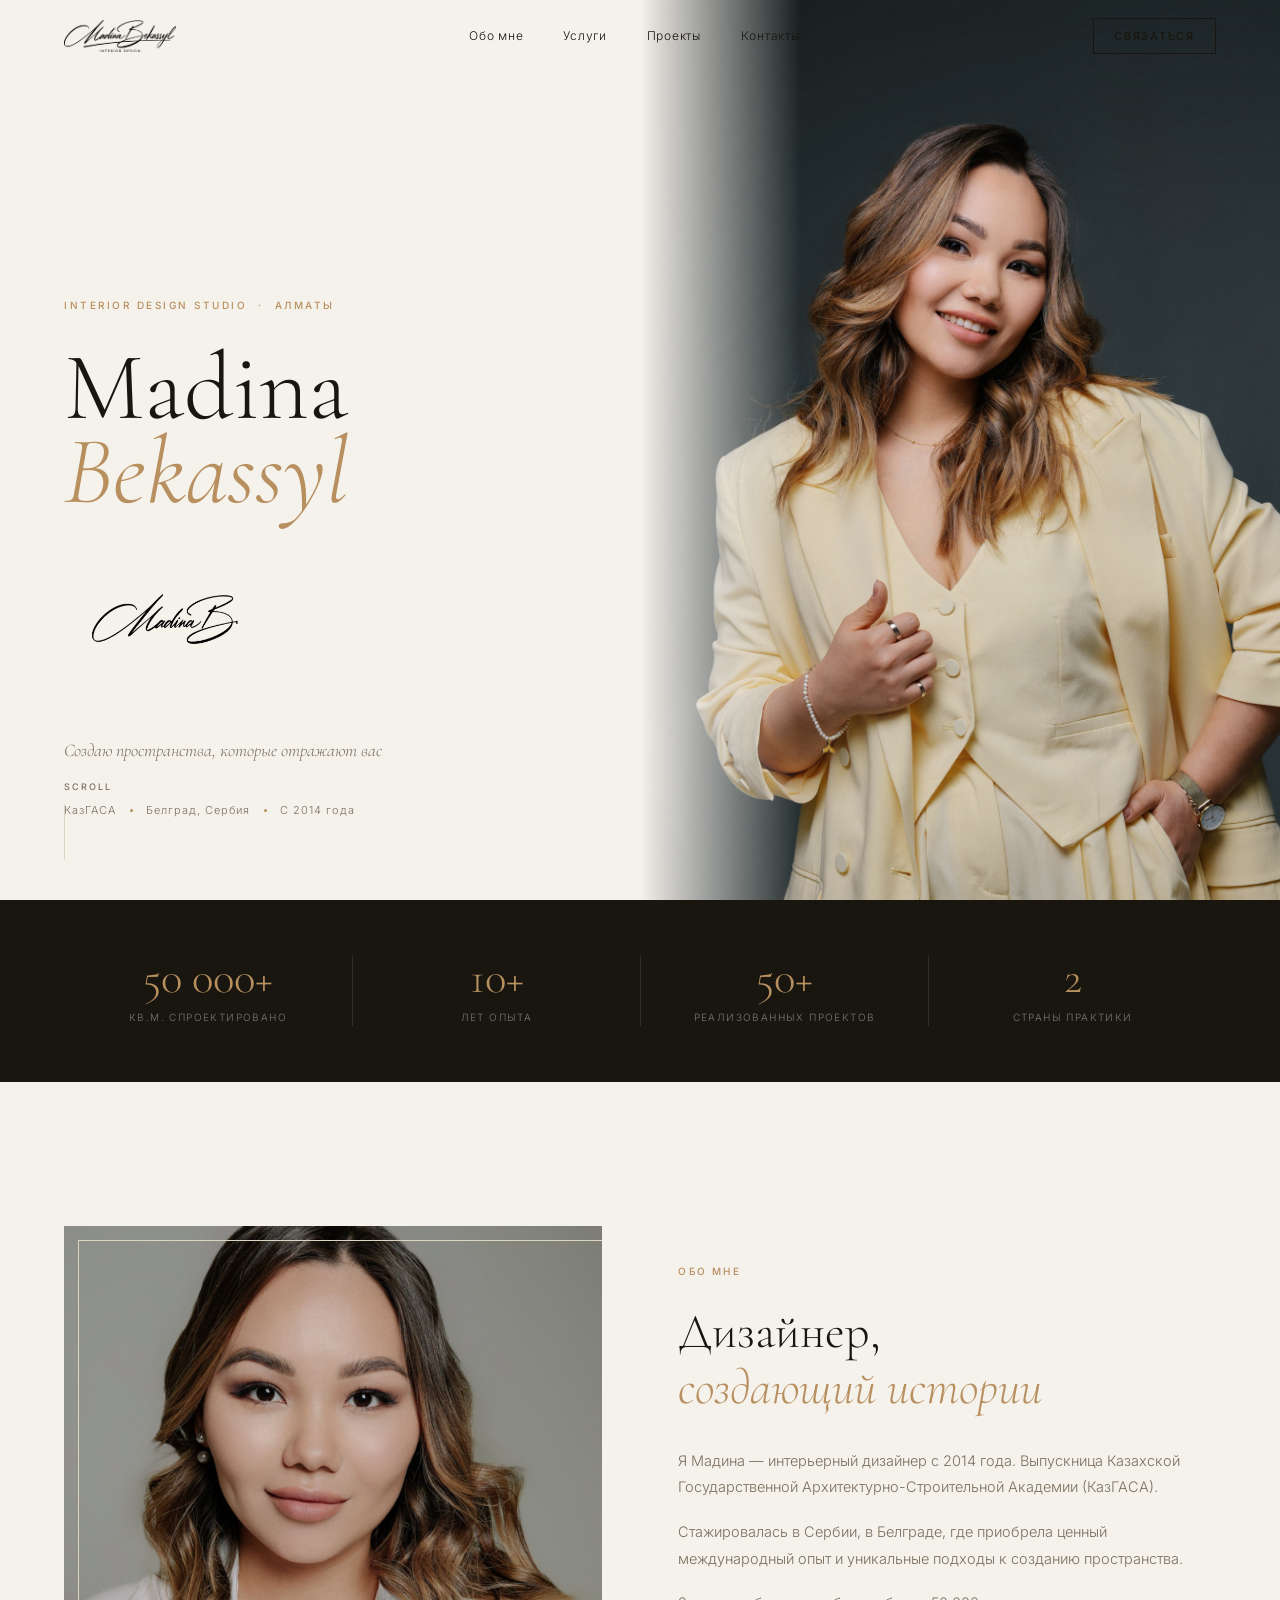
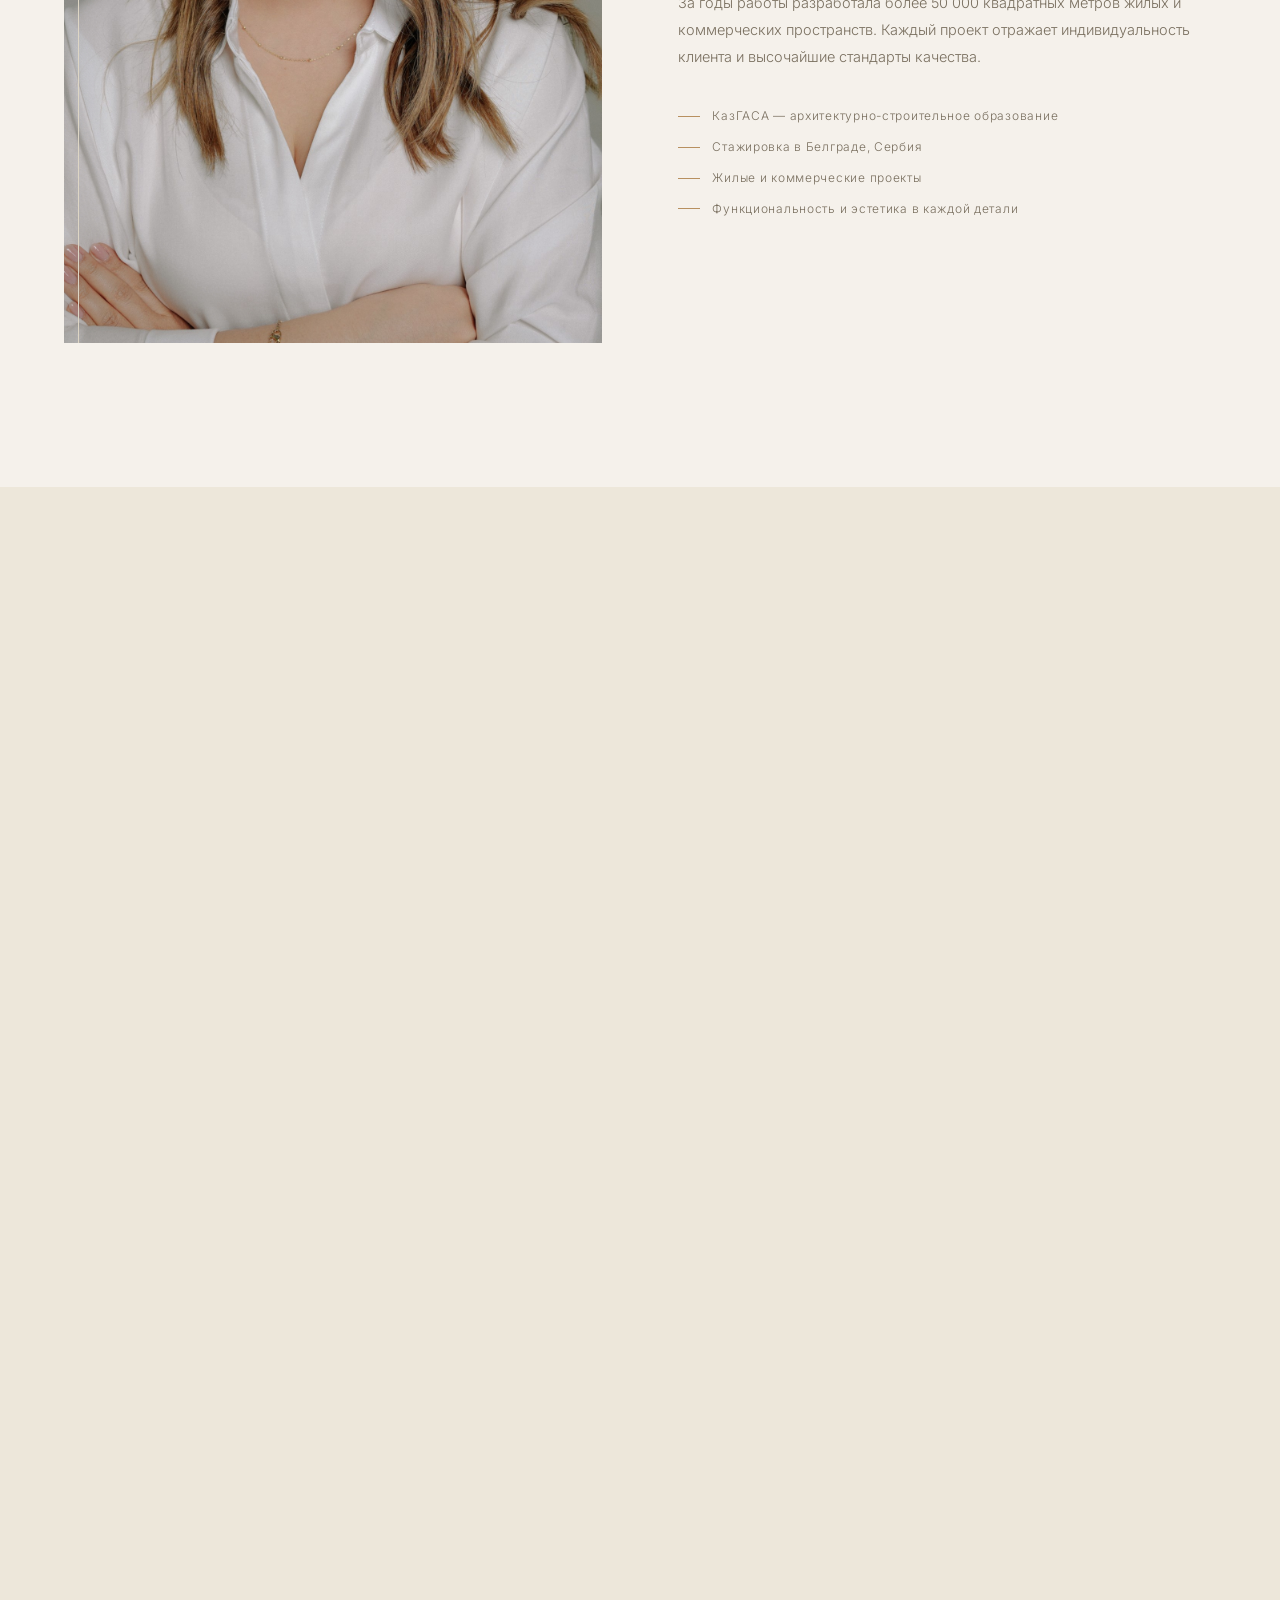
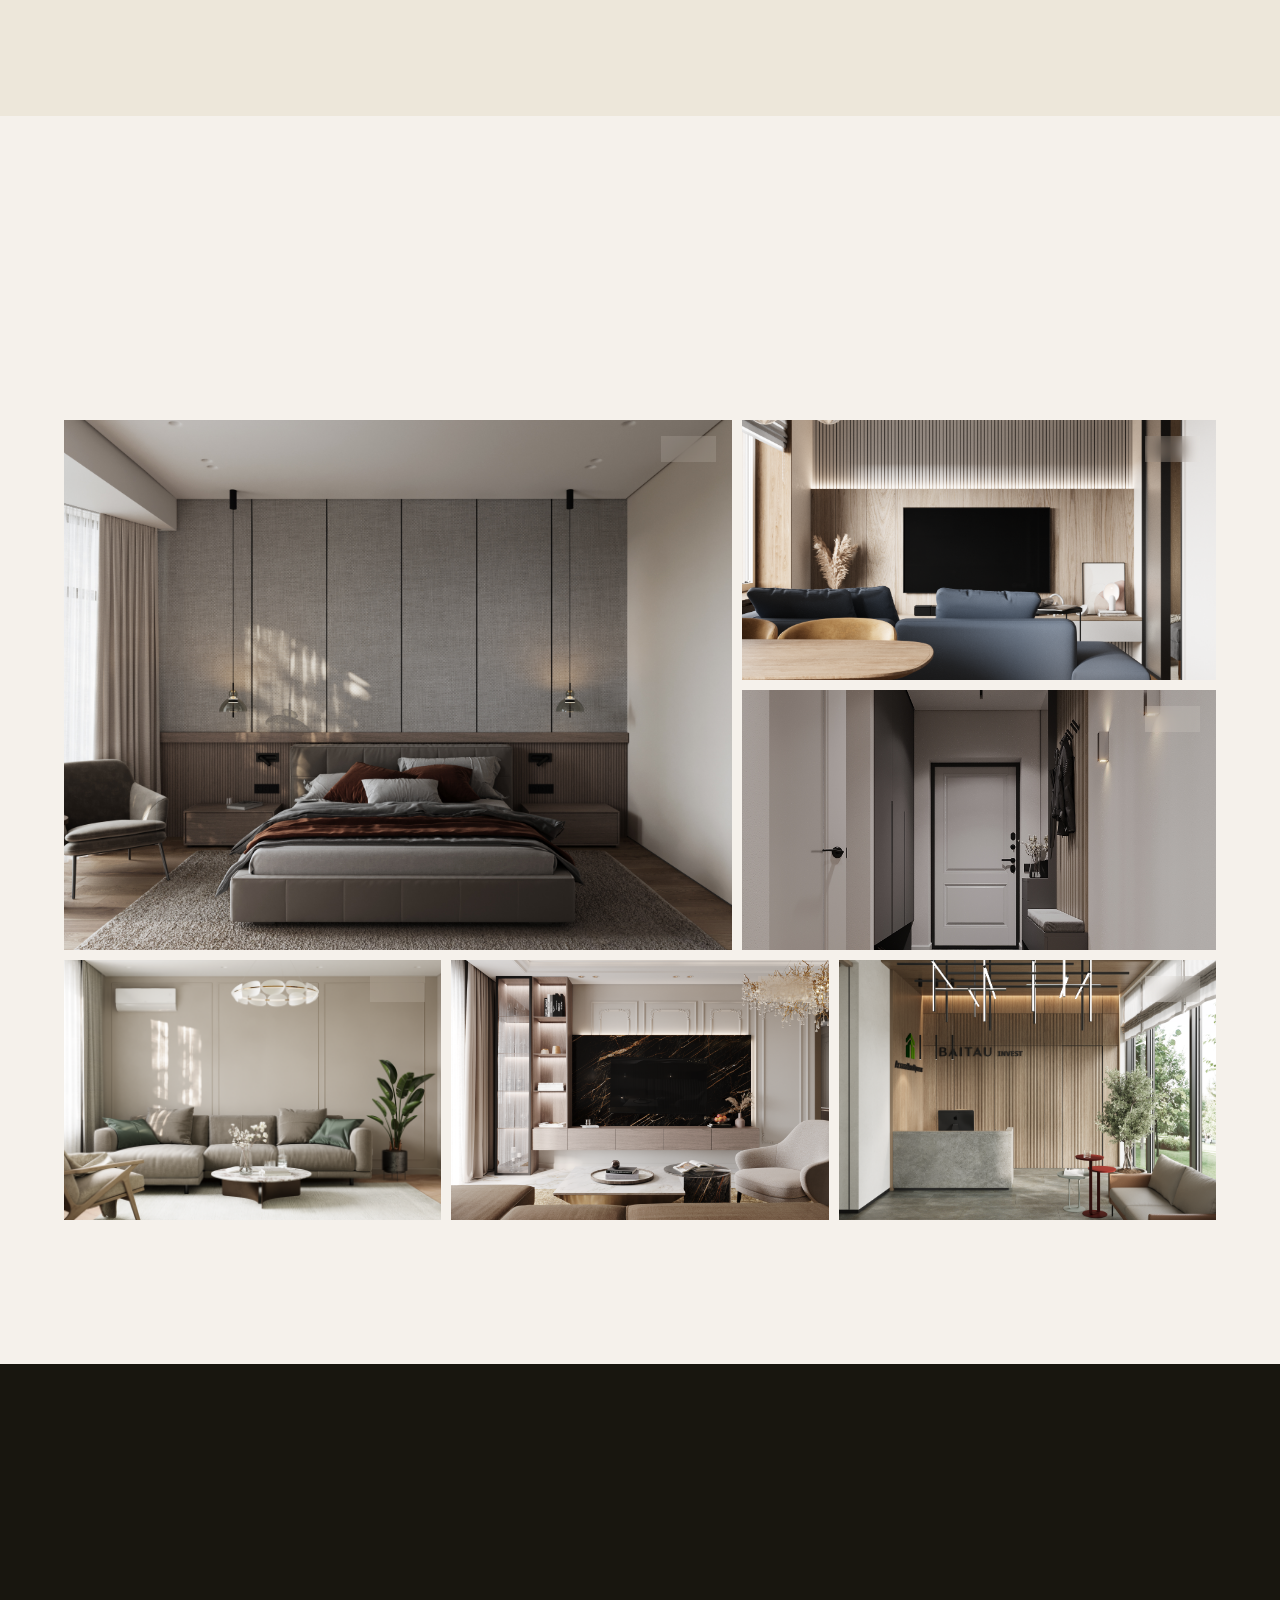
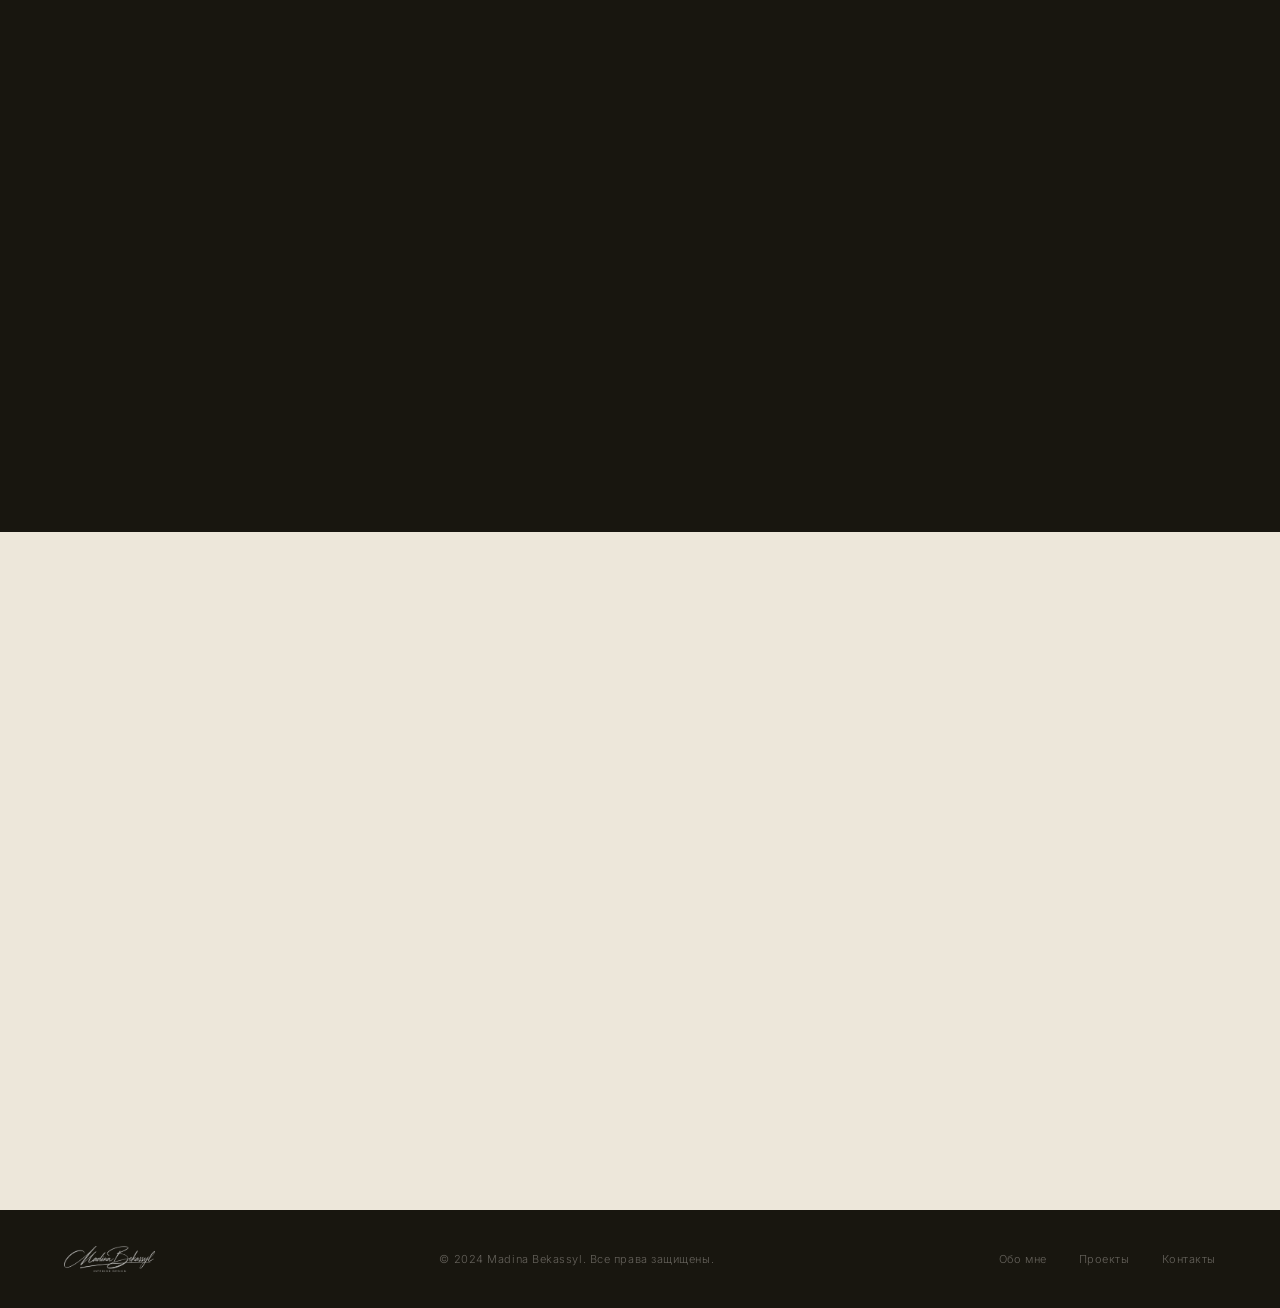
==== docs/index.html @ 517160d8 "feat: add docs/ for GitHub Pages Co-Authored-By: Claude Sonnet 4.6 <noreply@anthropic.com>" ====
<!DOCTYPE html>
<html lang="ru">
<head>
  <meta charset="UTF-8">
  <meta name="viewport" content="width=device-width, initial-scale=1.0">
  <meta name="description" content="Madina Bekassyl — интерьерный дизайнер. Жилые и коммерческие пространства в Алматы. С 2014 года.">
  <title>Madina Bekassyl — Interior Design</title>

  <link rel="preconnect" href="https://fonts.googleapis.com">
  <link rel="preconnect" href="https://fonts.gstatic.com" crossorigin>
  <link href="https://fonts.googleapis.com/css2?family=Cormorant+Garamond:ital,wght@0,300;0,400;0,500;1,300;1,400;1,500&family=Inter:wght@300;400;500&display=swap" rel="stylesheet">

  <style>
    /* ─── Tokens ─────────────────────────────────────────────────── */
    :root {
      --bg:          #F5F1EB;
      --bg-warm:     #EDE7DA;
      --bg-dark:     #18160F;
      --text:        #18160F;
      --muted:       #7A7060;
      --gold:        #B89060;
      --gold-dim:    #9A7448;
      --border:      #DDD5C4;
      --white:       #FFFFFF;

      --serif: 'Cormorant Garamond', Georgia, serif;
      --sans:  'Inter', system-ui, sans-serif;

      --pad:   clamp(1.25rem, 5vw, 5rem);
      --max:   1440px;
      --nav-h: 72px;

      --ease-out: cubic-bezier(0.22, 1, 0.36, 1);
    }

    /* ─── Reset ──────────────────────────────────────────────────── */
    *, *::before, *::after { box-sizing: border-box; margin: 0; padding: 0; }
    html { scroll-behavior: smooth; }
    body {
      background: var(--bg);
      color: var(--text);
      font-family: var(--sans);
      font-size: 16px;
      font-weight: 300;
      line-height: 1.7;
      -webkit-font-smoothing: antialiased;
      overflow-x: hidden;
    }
    img { display: block; max-width: 100%; height: auto; }
    a   { color: inherit; text-decoration: none; }
    button { background: none; border: none; cursor: pointer; font: inherit; }

    /* ─── Helpers ─────────────────────────────────────────────────── */
    .label {
      display: inline-block;
      font-size: 10px;
      font-weight: 500;
      letter-spacing: .22em;
      text-transform: uppercase;
      color: var(--gold);
      margin-bottom: 1.5rem;
    }

    /* Scroll reveal */
    .r { opacity: 0; transform: translateY(28px); transition: opacity .75s var(--ease-out), transform .75s var(--ease-out); }
    .r.d1 { transition-delay: .12s; }
    .r.d2 { transition-delay: .24s; }
    .r.d3 { transition-delay: .36s; }
    .r.d4 { transition-delay: .48s; }
    .r.on { opacity: 1; transform: none; }

    /* ─── NAV ─────────────────────────────────────────────────────── */
    .nav {
      position: fixed;
      inset: 0 0 auto;
      z-index: 200;
      height: var(--nav-h);
      transition: background .35s var(--ease-out), box-shadow .35s var(--ease-out);
    }
    .nav.s {
      background: rgba(245,241,235,.94);
      backdrop-filter: blur(14px);
      -webkit-backdrop-filter: blur(14px);
      box-shadow: 0 1px 0 var(--border);
    }
    .nav__i {
      max-width: var(--max);
      margin: auto;
      padding: 0 var(--pad);
      height: 100%;
      display: flex;
      align-items: center;
      justify-content: space-between;
    }
    .nav__logo { height: 32px; }
    .nav__logo img { height: 100%; width: auto; }

    .nav__links { display: flex; gap: 2.5rem; align-items: center; }
    .nav__lk {
      font-size: 12px;
      letter-spacing: .06em;
      color: var(--text);
      position: relative;
      transition: color .2s;
    }
    .nav__lk::after {
      content: '';
      position: absolute;
      bottom: -3px; left: 0; right: 0;
      height: 1px;
      background: var(--gold);
      transform: scaleX(0);
      transform-origin: right;
      transition: transform .3s var(--ease-out);
    }
    .nav__lk:hover { color: var(--gold); }
    .nav__lk:hover::after { transform: scaleX(1); transform-origin: left; }

    .nav__cta {
      font-size: 11px;
      font-weight: 500;
      letter-spacing: .16em;
      text-transform: uppercase;
      border: 1px solid var(--text);
      padding: .45rem 1.25rem;
      transition: background .2s, color .2s;
    }
    .nav__cta:hover { background: var(--text); color: var(--bg); }

    /* burger */
    .nav__burger { display: none; flex-direction: column; gap: 5px; width: 28px; }
    .nav__burger span { display: block; height: 1px; background: var(--text); transition: transform .3s, opacity .3s; }
    .nav__burger.o span:nth-child(1) { transform: rotate(45deg) translate(4px, 4px); }
    .nav__burger.o span:nth-child(2) { opacity: 0; }
    .nav__burger.o span:nth-child(3) { transform: rotate(-45deg) translate(4px, -4px); }

    /* ─── MOBILE MENU ─────────────────────────────────────────────── */
    .mob {
      position: fixed; inset: 0; z-index: 190;
      background: var(--bg);
      display: flex; flex-direction: column;
      align-items: center; justify-content: center; gap: 2rem;
      transform: translateX(100%);
      transition: transform .4s var(--ease-out);
    }
    .mob.o { transform: none; }
    .mob__lk {
      font-family: var(--serif);
      font-size: clamp(2rem, 7vw, 3rem);
      font-weight: 300;
      color: var(--text);
      transition: color .2s;
    }
    .mob__lk:hover { color: var(--gold); }

    /* ─── HERO ────────────────────────────────────────────────────── */
    .hero {
      display: grid;
      grid-template-columns: 1fr 1fr;
      min-height: 100vh;
      overflow: hidden;
    }

    .hero__l {
      display: flex;
      flex-direction: column;
      justify-content: flex-end;
      padding: calc(var(--nav-h) + 5rem) var(--pad) 5rem;
      position: relative; z-index: 2;
    }

    .hero__eyebrow {
      font-size: 10px; font-weight: 500;
      letter-spacing: .25em; text-transform: uppercase;
      color: var(--gold); margin-bottom: 2rem;
      opacity: 0; transform: translateY(18px);
      animation: up .8s var(--ease-out) .15s forwards;
    }

    .hero__title {
      font-family: var(--serif);
      font-size: clamp(4.5rem, 7.5vw, 9rem);
      font-weight: 300; line-height: .88;
      margin-bottom: 2.25rem;
      opacity: 0; transform: translateY(30px);
      animation: up .9s var(--ease-out) .3s forwards;
    }
    .hero__title em { font-style: italic; color: var(--gold); display: block; }

    .hero__sig {
      width: clamp(180px, 20vw, 280px);
      margin-bottom: 2.5rem;
      opacity: 0;
      animation: fi 1.1s var(--ease-out) .55s forwards;
    }
    .hero__sig img { width: 100%; }

    .hero__tagline {
      font-family: var(--serif);
      font-size: clamp(1.05rem, 1.4vw, 1.35rem);
      font-style: italic; font-weight: 300;
      color: var(--muted); margin-bottom: 2.25rem;
      opacity: 0; transform: translateY(18px);
      animation: up .8s var(--ease-out) .7s forwards;
    }

    .hero__meta {
      display: flex; align-items: center; gap: .85rem;
      font-size: 11px; letter-spacing: .09em; color: var(--muted);
      opacity: 0;
      animation: fi .8s var(--ease-out) .88s forwards;
    }
    .hero__dot { width: 3px; height: 3px; border-radius: 50%; background: var(--gold); flex-shrink: 0; }

    /* right photo */
    .hero__r { position: relative; overflow: hidden; }
    .hero__r img {
      position: absolute; inset: 0;
      width: 100%; height: 100%;
      object-fit: cover; object-position: center top;
    }
    .hero__r::before {
      content: '';
      position: absolute; inset: 0; z-index: 1;
      background: linear-gradient(to right, var(--bg) 0%, transparent 25%);
    }

    /* scroll indicator */
    .hero__scroll {
      position: absolute;
      bottom: 2.5rem; left: var(--pad);
      display: flex; flex-direction: column;
      align-items: flex-start; gap: .6rem;
      font-size: 9px; font-weight: 500;
      letter-spacing: .22em; text-transform: uppercase;
      color: var(--muted); z-index: 3;
      opacity: 0;
      animation: fi 1s var(--ease-out) 1.2s forwards;
    }
    .hero__scroll-ln {
      width: 1px; height: 56px;
      background: var(--border); overflow: hidden; position: relative;
    }
    .hero__scroll-ln::after {
      content: '';
      position: absolute; top: -100%; left: 0; right: 0; height: 100%;
      background: var(--gold);
      animation: sl 2s ease-in-out 1.6s infinite;
    }

    @keyframes up { to { opacity:1; transform:none; } }
    @keyframes fi { to { opacity:1; } }
    @keyframes sl { 0%{top:-100%} 100%{top:100%} }

    /* ─── STATS BAR ───────────────────────────────────────────────── */
    .stats {
      background: var(--bg-dark);
      padding: 3.5rem var(--pad);
    }
    .stats__i {
      max-width: var(--max); margin: auto;
      display: grid; grid-template-columns: repeat(4,1fr);
    }
    .stats__cell {
      text-align: center;
      padding: 0 1.5rem;
      border-left: 1px solid rgba(255,255,255,.1);
    }
    .stats__cell:first-child { border-left: none; }
    .stats__n {
      display: block;
      font-family: var(--serif);
      font-size: clamp(2rem, 3.5vw, 3.25rem);
      font-weight: 300; color: var(--gold);
      line-height: 1; margin-bottom: .5rem;
    }
    .stats__l {
      display: block;
      font-size: 10px; letter-spacing: .14em; text-transform: uppercase;
      color: rgba(245,241,235,.45);
    }

    /* ─── ABOUT ───────────────────────────────────────────────────── */
    .about {
      padding: 9rem var(--pad);
      max-width: var(--max); margin: auto;
      display: grid; grid-template-columns: 1fr 1fr;
      gap: clamp(3rem, 6vw, 7rem);
      align-items: center;
    }

    .about__img {
      position: relative;
      aspect-ratio: 3/4; overflow: hidden;
    }
    .about__img img {
      width: 100%; height: 100%; object-fit: cover;
      transition: transform .8s var(--ease-out);
    }
    .about__img:hover img { transform: scale(1.04); }
    .about__img-frame {
      position: absolute; inset: 0;
      border: 1px solid var(--border);
      transform: translate(14px, 14px);
      pointer-events: none;
    }

    .about__h {
      font-family: var(--serif);
      font-size: clamp(2.4rem, 3.8vw, 3.5rem);
      font-weight: 300; line-height: 1.15;
      margin-bottom: 2rem;
    }
    .about__h em { font-style: italic; color: var(--gold); }

    .about__body { margin-bottom: 2.25rem; }
    .about__body p { font-size: 14.5px; color: var(--muted); line-height: 1.85; margin-bottom: 1.1rem; }

    .about__creds { display: flex; flex-direction: column; gap: .65rem; margin-bottom: 2.75rem; }
    .about__cred {
      display: flex; align-items: center; gap: .75rem;
      font-size: 12px; letter-spacing: .06em; color: var(--muted);
    }
    .about__cred::before { content: ''; width: 22px; height: 1px; background: var(--gold); flex-shrink: 0; }

    /* Buttons */
    .btn {
      display: inline-flex; align-items: center; gap: .65rem;
      font-size: 11px; font-weight: 500;
      letter-spacing: .18em; text-transform: uppercase;
      transition: all .25s;
    }
    .btn::after { content: '→'; transition: transform .25s; }
    .btn:hover::after { transform: translateX(5px); }
    .btn--border {
      padding: .9rem 2rem;
      border: 1px solid var(--text); color: var(--text);
    }
    .btn--border:hover { background: var(--text); color: var(--bg); }
    .btn--gold {
      padding: .9rem 2rem;
      background: var(--gold); border: 1px solid var(--gold); color: var(--white);
    }
    .btn--gold:hover { background: var(--gold-dim); border-color: var(--gold-dim); }

    /* ─── SERVICES ────────────────────────────────────────────────── */
    .svcs { background: var(--bg-warm); padding: 9rem var(--pad); }
    .svcs__i { max-width: var(--max); margin: auto; }

    .svcs__hd { margin-bottom: 4.5rem; }
    .svcs__hd h2 {
      font-family: var(--serif);
      font-size: clamp(2.4rem, 3.8vw, 3.5rem);
      font-weight: 300; line-height: 1.15;
    }

    .svcs__grid {
      display: grid; grid-template-columns: repeat(2,1fr); gap: 2px;
    }

    .svc {
      background: var(--white);
      padding: 3rem;
      display: flex; flex-direction: column;
      transition: background .3s, color .3s;
    }
    .svc:hover { background: var(--bg-dark); color: var(--bg); }

    .svc__n {
      font-family: var(--serif);
      font-size: 4.5rem; font-weight: 300; line-height: 1;
      color: var(--border); margin-bottom: 1.5rem;
      transition: color .3s;
    }
    .svc:hover .svc__n { color: rgba(255,255,255,.06); }

    .svc__title {
      font-family: var(--serif);
      font-size: 1.55rem; font-weight: 400;
      margin-bottom: .9rem; line-height: 1.25;
    }

    .svc__desc {
      font-size: 13.5px; line-height: 1.8;
      color: var(--muted); flex: 1; margin-bottom: 1.75rem;
      transition: color .3s;
    }
    .svc:hover .svc__desc { color: rgba(245,241,235,.5); }

    .svc__price {
      font-family: var(--serif);
      font-size: 1.15rem; font-weight: 500;
      color: var(--gold); letter-spacing: .02em;
    }

    /* ─── PORTFOLIO ───────────────────────────────────────────────── */
    .folio { padding: 9rem var(--pad); max-width: var(--max); margin: auto; }

    .folio__hd {
      display: flex; justify-content: space-between;
      align-items: flex-end; margin-bottom: 3.5rem;
    }
    .folio__hd h2 {
      font-family: var(--serif);
      font-size: clamp(2.4rem, 3.8vw, 3.5rem);
      font-weight: 300; line-height: 1.15;
    }
    .folio__count {
      font-size: 11px; letter-spacing: .12em; color: var(--muted);
      text-transform: uppercase; padding-bottom: .5rem;
    }

    .folio__grid {
      display: grid;
      grid-template-columns: repeat(12, 1fr);
      grid-auto-rows: 260px;
      gap: 10px;
    }

    /* layout: big-small-small / small-small-small */
    .pi:nth-child(1) { grid-column: span 7; grid-row: span 2; }
    .pi:nth-child(2) { grid-column: span 5; }
    .pi:nth-child(3) { grid-column: span 5; }
    .pi:nth-child(4) { grid-column: span 4; }
    .pi:nth-child(5) { grid-column: span 4; }
    .pi:nth-child(6) { grid-column: span 4; }

    .pi {
      position: relative; overflow: hidden;
      cursor: pointer;
      background: var(--bg-warm);
    }

    .pi__img { position: absolute; inset: 0; width: 100%; height: 100%; }
    .pi__img img {
      width: 100%; height: 100%; object-fit: cover;
      transition: transform .85s var(--ease-out);
    }
    .pi:hover .pi__img img { transform: scale(1.07); }

    .pi__ov {
      position: absolute; inset: 0;
      background: linear-gradient(to top, rgba(18,16,10,.82) 0%, rgba(18,16,10,.15) 55%, transparent 100%);
      display: flex; flex-direction: column; justify-content: flex-end;
      padding: 1.75rem 2rem;
      opacity: 0; transition: opacity .4s var(--ease-out);
    }
    .pi:hover .pi__ov { opacity: 1; }

    .pi__name {
      font-family: var(--serif);
      font-size: 1.5rem; font-weight: 300;
      color: var(--white); line-height: 1.2;
      margin-bottom: .3rem;
    }
    .pi__sub { font-size: 11px; letter-spacing: .1em; color: rgba(255,255,255,.6); }

    .pi__tag {
      position: absolute; top: 1rem; right: 1rem;
      font-size: 10px; font-weight: 500; letter-spacing: .15em;
      text-transform: uppercase;
      background: rgba(245,241,235,.14);
      backdrop-filter: blur(8px);
      color: transparent; padding: .3rem .75rem;
      transition: color .3s;
    }
    .pi:hover .pi__tag { color: var(--white); }

    /* ─── PROCESS ─────────────────────────────────────────────────── */
    .proc { background: var(--bg-dark); padding: 9rem var(--pad); }
    .proc__i { max-width: var(--max); margin: auto; }

    .proc__hd { margin-bottom: 5rem; }
    .proc__hd .label { color: var(--gold); }
    .proc__hd h2 {
      font-family: var(--serif);
      font-size: clamp(2.4rem, 3.8vw, 3.5rem);
      font-weight: 300; line-height: 1.15; color: var(--bg);
    }
    .proc__hd h2 em { font-style: italic; color: var(--gold); }

    .proc__steps { display: grid; grid-template-columns: repeat(3,1fr); gap: 4rem; }

    .pstep { border-top: 1px solid rgba(255,255,255,.1); padding-top: 2rem; }
    .pstep__n {
      font-family: var(--serif);
      font-size: 3.5rem; font-weight: 300;
      color: var(--gold); line-height: 1; margin-bottom: 1.1rem;
    }
    .pstep__t {
      font-size: .9rem; font-weight: 500;
      letter-spacing: .06em; color: var(--bg);
      margin-bottom: .75rem;
    }
    .pstep__d { font-size: 13.5px; line-height: 1.8; color: rgba(245,241,235,.45); }

    /* ─── CONTACT ─────────────────────────────────────────────────── */
    .contact { background: var(--bg-warm); padding: 9rem var(--pad); }
    .contact__i {
      max-width: var(--max); margin: auto;
      display: grid; grid-template-columns: 1fr 1fr;
      gap: clamp(3rem, 8vw, 9rem); align-items: start;
    }

    .contact__h {
      font-family: var(--serif);
      font-size: clamp(2.5rem, 4.5vw, 4.5rem);
      font-weight: 300; line-height: 1.08;
      margin-bottom: 1.75rem;
    }
    .contact__h em { font-style: italic; color: var(--gold); }

    .contact__p {
      font-size: 14px; color: var(--muted); line-height: 1.85;
      margin-bottom: 2.75rem;
    }

    .contact__r { padding-top: 3.5rem; }
    .contact__items { display: flex; flex-direction: column; gap: 2.25rem; }

    .ci__label {
      font-size: 9px; font-weight: 600;
      letter-spacing: .24em; text-transform: uppercase;
      color: var(--gold); margin-bottom: .45rem;
    }
    .ci__val {
      font-family: var(--serif);
      font-size: 1.25rem; font-weight: 400; color: var(--text);
    }
    .ci__val a { transition: color .2s; }
    .ci__val a:hover { color: var(--gold); }

    /* ─── FOOTER ──────────────────────────────────────────────────── */
    .ft {
      background: var(--bg-dark);
      padding: 2.25rem var(--pad);
    }
    .ft__i {
      max-width: var(--max); margin: auto;
      display: flex; align-items: center; justify-content: space-between;
    }
    .ft__logo img { height: 26px; width: auto; opacity: .65; }
    .ft__copy { font-size: 11px; letter-spacing: .05em; color: rgba(245,241,235,.35); }
    .ft__links { display: flex; gap: 2rem; }
    .ft__lk {
      font-size: 11px; letter-spacing: .05em;
      color: rgba(245,241,235,.35); transition: color .2s;
    }
    .ft__lk:hover { color: var(--gold); }

    /* ─── RESPONSIVE ──────────────────────────────────────────────── */
    @media (max-width: 1100px) {
      .hero { grid-template-columns: 1fr; }
      .hero__r { height: 55vw; min-height: 280px; }
      .hero__r::before { background: linear-gradient(to bottom, var(--bg) 0%, transparent 25%); }
      .hero__scroll { display: none; }

      .about { grid-template-columns: 1fr; }

      .stats__i { grid-template-columns: repeat(2,1fr); }
      .stats__cell:nth-child(2n+1) { border-left: none; }
      .stats__cell:nth-child(n+3) { border-top: 1px solid rgba(255,255,255,.1); padding-top: 1.5rem; margin-top: 1.5rem; }

      .proc__steps { grid-template-columns: repeat(2,1fr); }

      .contact__i { grid-template-columns: 1fr; }
      .contact__r { padding-top: 0; }
    }

    @media (max-width: 768px) {
      :root { --pad: 1.25rem; }

      .nav__links, .nav__cta { display: none; }
      .nav__burger { display: flex; }

      .hero__l { padding: calc(var(--nav-h) + 2rem) var(--pad) 2.5rem; }
      .hero__title { font-size: clamp(3.5rem, 14vw, 5.5rem); }
      .hero__sig { width: 180px; }

      .svcs__grid { grid-template-columns: 1fr; }
      .svc { padding: 2rem; }

      .folio__grid { grid-template-columns: 1fr; grid-auto-rows: 58vw; }
      .pi:nth-child(n) { grid-column: span 1; grid-row: span 1; }
      .folio__hd { flex-direction: column; align-items: flex-start; gap: .5rem; }

      .proc__steps { grid-template-columns: 1fr; gap: 2.5rem; }

      .ft__i { flex-direction: column; gap: 1.25rem; text-align: center; }
      .ft__links { justify-content: center; }
    }
  </style>
</head>
<body>

<!-- ─── MOBILE MENU ────────────────────────────────────────────────────── -->
<div class="mob" id="mob">
  <a href="#about"     class="mob__lk" data-ml>Обо мне</a>
  <a href="#services"  class="mob__lk" data-ml>Услуги</a>
  <a href="#portfolio" class="mob__lk" data-ml>Проекты</a>
  <a href="#contact"   class="mob__lk" data-ml>Контакты</a>
</div>

<!-- ─── NAV ────────────────────────────────────────────────────────────── -->
<nav class="nav" id="nav">
  <div class="nav__i">
    <a href="./" class="nav__logo">
      <img src="static/images/logo/logo-black.png" alt="Madina Bekassyl">
    </a>
    <div class="nav__links">
      <a href="#about"     class="nav__lk">Обо мне</a>
      <a href="#services"  class="nav__lk">Услуги</a>
      <a href="#portfolio" class="nav__lk">Проекты</a>
      <a href="#contact"   class="nav__lk">Контакты</a>
    </div>
    <a href="#contact" class="nav__cta">Связаться</a>
    <button class="nav__burger" id="burger" aria-label="Menu">
      <span></span><span></span><span></span>
    </button>
  </div>
</nav>

<!-- ─── HERO ────────────────────────────────────────────────────────────── -->
<section class="hero" id="home">
  <div class="hero__l">
    <span class="hero__eyebrow">Interior Design Studio &nbsp;·&nbsp; Алматы</span>
    <h1 class="hero__title">
      Madina<br>
      <em>Bekassyl</em>
    </h1>
    <div class="hero__sig">
      <img src="static/images/logo/signature-black.gif" alt="Signature">
    </div>
    <p class="hero__tagline">Создаю пространства, которые отражают вас</p>
    <div class="hero__meta">
      <span>КазГАСА</span>
      <span class="hero__dot"></span>
      <span>Белград, Сербия</span>
      <span class="hero__dot"></span>
      <span>С 2014 года</span>
    </div>
  </div>
  <div class="hero__r">
    <img src="static/images/photos/portrait.jpg" alt="Madina Bekassyl — Interior Designer">
  </div>
  <a href="#about" class="hero__scroll">
    <span>Scroll</span>
    <div class="hero__scroll-ln"></div>
  </a>
</section>

<!-- ─── STATS ────────────────────────────────────────────────────────────── -->
<div class="stats">
  <div class="stats__i">
    <div class="stats__cell r">
      <strong class="stats__n">50 000+</strong>
      <span class="stats__l">кв.м. спроектировано</span>
    </div>
    <div class="stats__cell r d1">
      <strong class="stats__n">10+</strong>
      <span class="stats__l">лет опыта</span>
    </div>
    <div class="stats__cell r d2">
      <strong class="stats__n">50+</strong>
      <span class="stats__l">реализованных проектов</span>
    </div>
    <div class="stats__cell r d3">
      <strong class="stats__n">2</strong>
      <span class="stats__l">страны практики</span>
    </div>
  </div>
</div>

<!-- ─── ABOUT ────────────────────────────────────────────────────────────── -->
<section id="about">
  <div class="about">
    <div class="about__img r">
      <img src="static/images/photos/portrait-2.jpg" alt="Madina Bekassyl">
      <div class="about__img-frame"></div>
    </div>
    <div class="about__content">
      <span class="label">Обо мне</span>
      <h2 class="about__h r">
        Дизайнер,<br><em>создающий истории</em>
      </h2>
      <div class="about__body r d1">
        <p>Я Мадина — интерьерный дизайнер с 2014 года. Выпускница Казахской Государственной Архитектурно-Строительной Академии (КазГАСА).</p>
        <p>Стажировалась в Сербии, в Белграде, где приобрела ценный международный опыт и уникальные подходы к созданию пространства.</p>
        <p>За годы работы разработала более 50 000 квадратных метров жилых и коммерческих пространств. Каждый проект отражает индивидуальность клиента и высочайшие стандарты качества.</p>
      </div>
      <div class="about__creds r d2">
        <div class="about__cred">КазГАСА — архитектурно-строительное образование</div>
        <div class="about__cred">Стажировка в Белграде, Сербия</div>
        <div class="about__cred">Жилые и коммерческие проекты</div>
        <div class="about__cred">Функциональность и эстетика в каждой детали</div>
      </div>
      <a href="#contact" class="btn btn--border r d3">Обсудить проект</a>
    </div>
  </div>
</section>

<!-- ─── SERVICES ──────────────────────────────────────────────────────────── -->
<section id="services" class="svcs">
  <div class="svcs__i">
    <div class="svcs__hd r">
      <span class="label">Услуги</span>
      <h2>Что я предлагаю</h2>
    </div>
    <div class="svcs__grid">
      <div class="svc r">
        <span class="svc__n">01</span>
        <h3 class="svc__title">Полный дизайн-проект</h3>
        <p class="svc__desc">Максимально наполненный проект: планировочные решения, коллажи, реалистичные 3D-визуализации (4–8 ракурсов), рабочие чертежи для строительной бригады, ведомость и техзадание по индивидуальной мебели.</p>
        <div class="svc__price">12 000 ₸ / кв.м.</div>
      </div>
      <div class="svc r d1">
        <span class="svc__n">02</span>
        <h3 class="svc__title">Эскизный проект</h3>
        <p class="svc__desc">Планировочное решение, коллажи с реальными материалами и мебелью в рамках бюджета, рабочие чертежи и ведомость к проекту. Идеально для объектов до 150 кв.м. Гибкая система расчёта.</p>
        <div class="svc__price">9 000 ₸ / кв.м.</div>
      </div>
      <div class="svc r d2">
        <span class="svc__n">03</span>
        <h3 class="svc__title">Планировочное решение</h3>
        <p class="svc__desc">Замер помещения, обмерный план, разработка 2–3 вариантов планировки на основе брифа. Расстановка мебели и сантехники с габаритными размерами. Можно заказать отдельно.</p>
        <div class="svc__price">2 000 ₸ / кв.м.</div>
      </div>
      <div class="svc r d3">
        <span class="svc__n">04</span>
        <h3 class="svc__title">Авторское сопровождение</h3>
        <p class="svc__desc">Контроль соответствия проекту, выезды в салоны, согласование материалов и отделки, постоянная связь с прорабом, приёмка ключевых этапов стройки, оперативное решение вопросов.</p>
        <div class="svc__price">150 000 ₸ / мес.</div>
      </div>
    </div>
  </div>
</section>

<!-- ─── PORTFOLIO ─────────────────────────────────────────────────────────── -->
<section id="portfolio" class="folio">
  <div class="folio__hd r">
    <div>
      <span class="label">Портфолио</span>
      <h2>Избранные проекты</h2>
    </div>
    <span class="folio__count">6 проектов</span>
  </div>

  <div class="folio__grid">

    <div class="pi r">
      <div class="pi__img">
        <img src="static/images/projects/belle-view/bedroom-1.jpg" alt="Belle View" loading="lazy">
      </div>
      <div class="pi__ov">
        <h3 class="pi__name">Belle View</h3>
        <p class="pi__sub">2024 &nbsp;·&nbsp; Современный стиль</p>
      </div>
      <span class="pi__tag">2024</span>
    </div>

    <div class="pi r d1">
      <div class="pi__img">
        <img src="static/images/projects/kazybek/cover.png" alt="Kazybek Bi" loading="lazy">
      </div>
      <div class="pi__ov">
        <h3 class="pi__name">Kazybek Bi</h3>
        <p class="pi__sub">2024 &nbsp;·&nbsp; Современный стиль</p>
      </div>
      <span class="pi__tag">2024</span>
    </div>

    <div class="pi r d2">
      <div class="pi__img">
        <img src="static/images/projects/arena-park/cover.jpg" alt="Arena Park" loading="lazy">
      </div>
      <div class="pi__ov">
        <h3 class="pi__name">Arena Park</h3>
        <p class="pi__sub">2024 &nbsp;·&nbsp; Минимализм</p>
      </div>
      <span class="pi__tag">2024</span>
    </div>

    <div class="pi r">
      <div class="pi__img">
        <img src="static/images/projects/arena-park-2/cover.png" alt="Arena Park II" loading="lazy">
      </div>
      <div class="pi__ov">
        <h3 class="pi__name">Arena Park II</h3>
        <p class="pi__sub">2024 &nbsp;·&nbsp; Современный стиль</p>
      </div>
      <span class="pi__tag">2024</span>
    </div>

    <div class="pi r d1">
      <div class="pi__img">
        <img src="static/images/projects/arman/cover.png" alt="Arman" loading="lazy">
      </div>
      <div class="pi__ov">
        <h3 class="pi__name">Arman</h3>
        <p class="pi__sub">2024 &nbsp;·&nbsp; Современный с классикой</p>
      </div>
      <span class="pi__tag">2024</span>
    </div>

    <div class="pi r d2">
      <div class="pi__img">
        <img src="static/images/projects/office/cover.png" alt="Office" loading="lazy">
      </div>
      <div class="pi__ov">
        <h3 class="pi__name">Office</h3>
        <p class="pi__sub">Коммерческий &nbsp;·&nbsp; Современный</p>
      </div>
      <span class="pi__tag">2024</span>
    </div>

  </div>
</section>

<!-- ─── PROCESS ───────────────────────────────────────────────────────────── -->
<section class="proc">
  <div class="proc__i">
    <div class="proc__hd r">
      <span class="label">Как я работаю</span>
      <h2>Процесс создания<br><em>вашего пространства</em></h2>
    </div>
    <div class="proc__steps">
      <div class="pstep r">
        <div class="pstep__n">01</div>
        <h3 class="pstep__t">Знакомство и бриф</h3>
        <p class="pstep__d">Встреча, обсуждение пожеланий, стиля, бюджета и сроков. Заполнение подробного брифа для точного понимания задачи и характера будущего пространства.</p>
      </div>
      <div class="pstep r d1">
        <div class="pstep__n">02</div>
        <h3 class="pstep__t">Концепция и планировка</h3>
        <p class="pstep__d">Разработка 2–3 планировочных решений. Выбор и детальная проработка концепции с коллажами, референсами и подбором реальных материалов в рамках бюджета.</p>
      </div>
      <div class="pstep r d2">
        <div class="pstep__n">03</div>
        <h3 class="pstep__t">Визуализация и сдача</h3>
        <p class="pstep__d">Реалистичные 3D-визуализации по утверждённым коллажам, полный комплект рабочих чертежей, ведомость материалов и авторское сопровождение реализации.</p>
      </div>
    </div>
  </div>
</section>

<!-- ─── CONTACT ───────────────────────────────────────────────────────────── -->
<section id="contact" class="contact">
  <div class="contact__i">
    <div class="contact__l r">
      <span class="label">Контакты</span>
      <h2 class="contact__h">
        Готовы создать<br>
        <em>ваше пространство?</em>
      </h2>
      <p class="contact__p">
        Если вы думаете о дизайн-проекте или просто хотите узнать больше — напишите мне. Я отвечу в течение 24 часов и с удовольствием обсужу вашу идею.
      </p>
      <a href="mailto:madinabks.interiordesign@gmail.com" class="btn btn--border">Написать письмо</a>
    </div>
    <div class="contact__r r d1">
      <div class="contact__items">
        <div>
          <div class="ci__label">Email</div>
          <div class="ci__val">
            <a href="mailto:madinabks.interiordesign@gmail.com">madinabks.interiordesign@gmail.com</a>
          </div>
        </div>
        <div>
          <div class="ci__label">Телефон</div>
          <div class="ci__val">
            <a href="tel:+77072067072">+7 (707) 206 70 72</a>
          </div>
        </div>
        <div>
          <div class="ci__label">Instagram</div>
          <div class="ci__val">
            <a href="https://instagram.com/madinabks.interiors" target="_blank" rel="noopener">@madinabks.interiors</a>
          </div>
        </div>
        <div>
          <div class="ci__label">Локация</div>
          <div class="ci__val">Алматы, Казахстан</div>
        </div>
      </div>
    </div>
  </div>
</section>

<!-- ─── FOOTER ────────────────────────────────────────────────────────────── -->
<footer class="ft">
  <div class="ft__i">
    <div class="ft__logo">
      <img src="static/images/logo/logo-white.png" alt="Madina Bekassyl">
    </div>
    <span class="ft__copy">© 2024 Madina Bekassyl. Все права защищены.</span>
    <div class="ft__links">
      <a href="#about"     class="ft__lk">Обо мне</a>
      <a href="#portfolio" class="ft__lk">Проекты</a>
      <a href="#contact"   class="ft__lk">Контакты</a>
    </div>
  </div>
</footer>

<script>
  // Nav scroll shadow
  const nav = document.getElementById('nav');
  window.addEventListener('scroll', () => {
    nav.classList.toggle('s', window.scrollY > 40);
  }, { passive: true });

  // Mobile menu
  const burger = document.getElementById('burger');
  const mob    = document.getElementById('mob');
  burger.addEventListener('click', () => {
    const open = mob.classList.toggle('o');
    burger.classList.toggle('o', open);
    document.body.style.overflow = open ? 'hidden' : '';
  });
  document.querySelectorAll('[data-ml]').forEach(lk => {
    lk.addEventListener('click', () => {
      mob.classList.remove('o');
      burger.classList.remove('o');
      document.body.style.overflow = '';
    });
  });

  // Scroll reveal
  const io = new IntersectionObserver((entries) => {
    entries.forEach(e => {
      if (e.isIntersecting) {
        e.target.classList.add('on');
        io.unobserve(e.target);
      }
    });
  }, { threshold: 0.08, rootMargin: '0px 0px -40px 0px' });
  document.querySelectorAll('.r').forEach(el => io.observe(el));
</script>

</body>
</html>
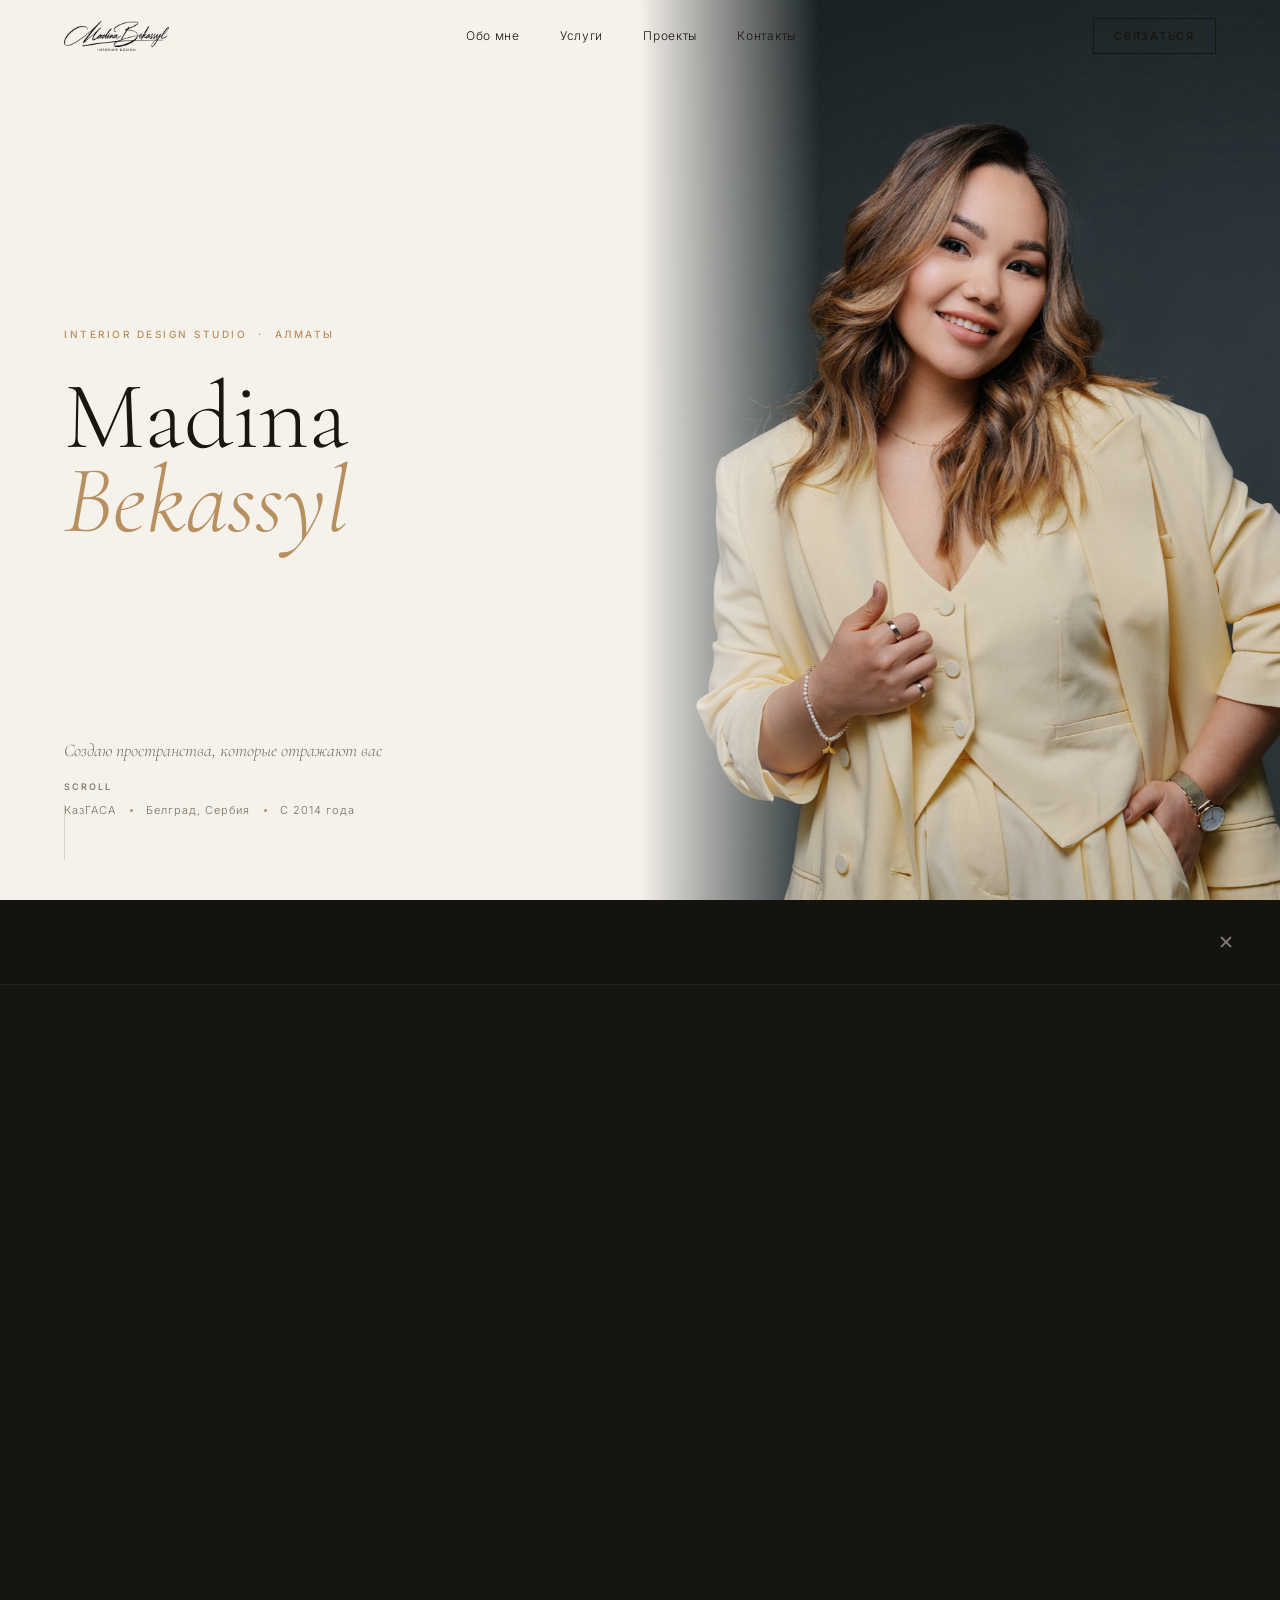
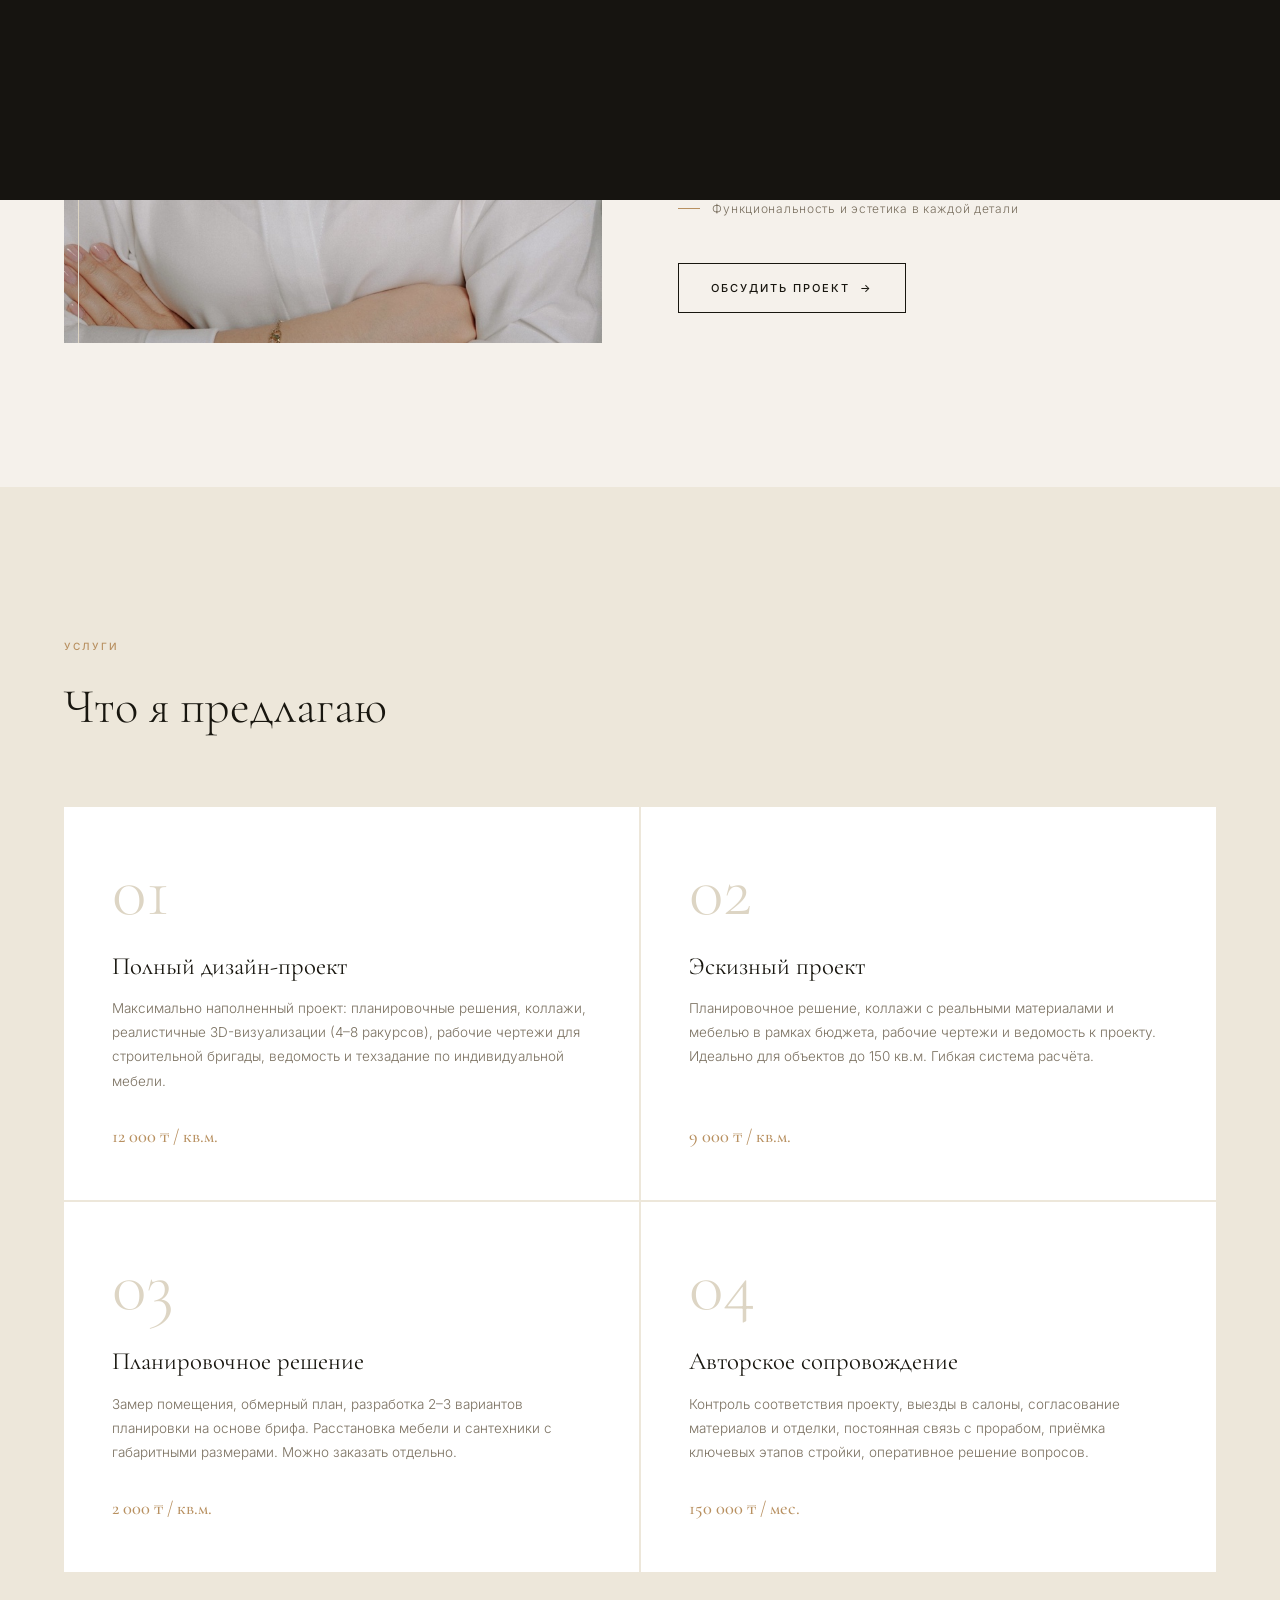
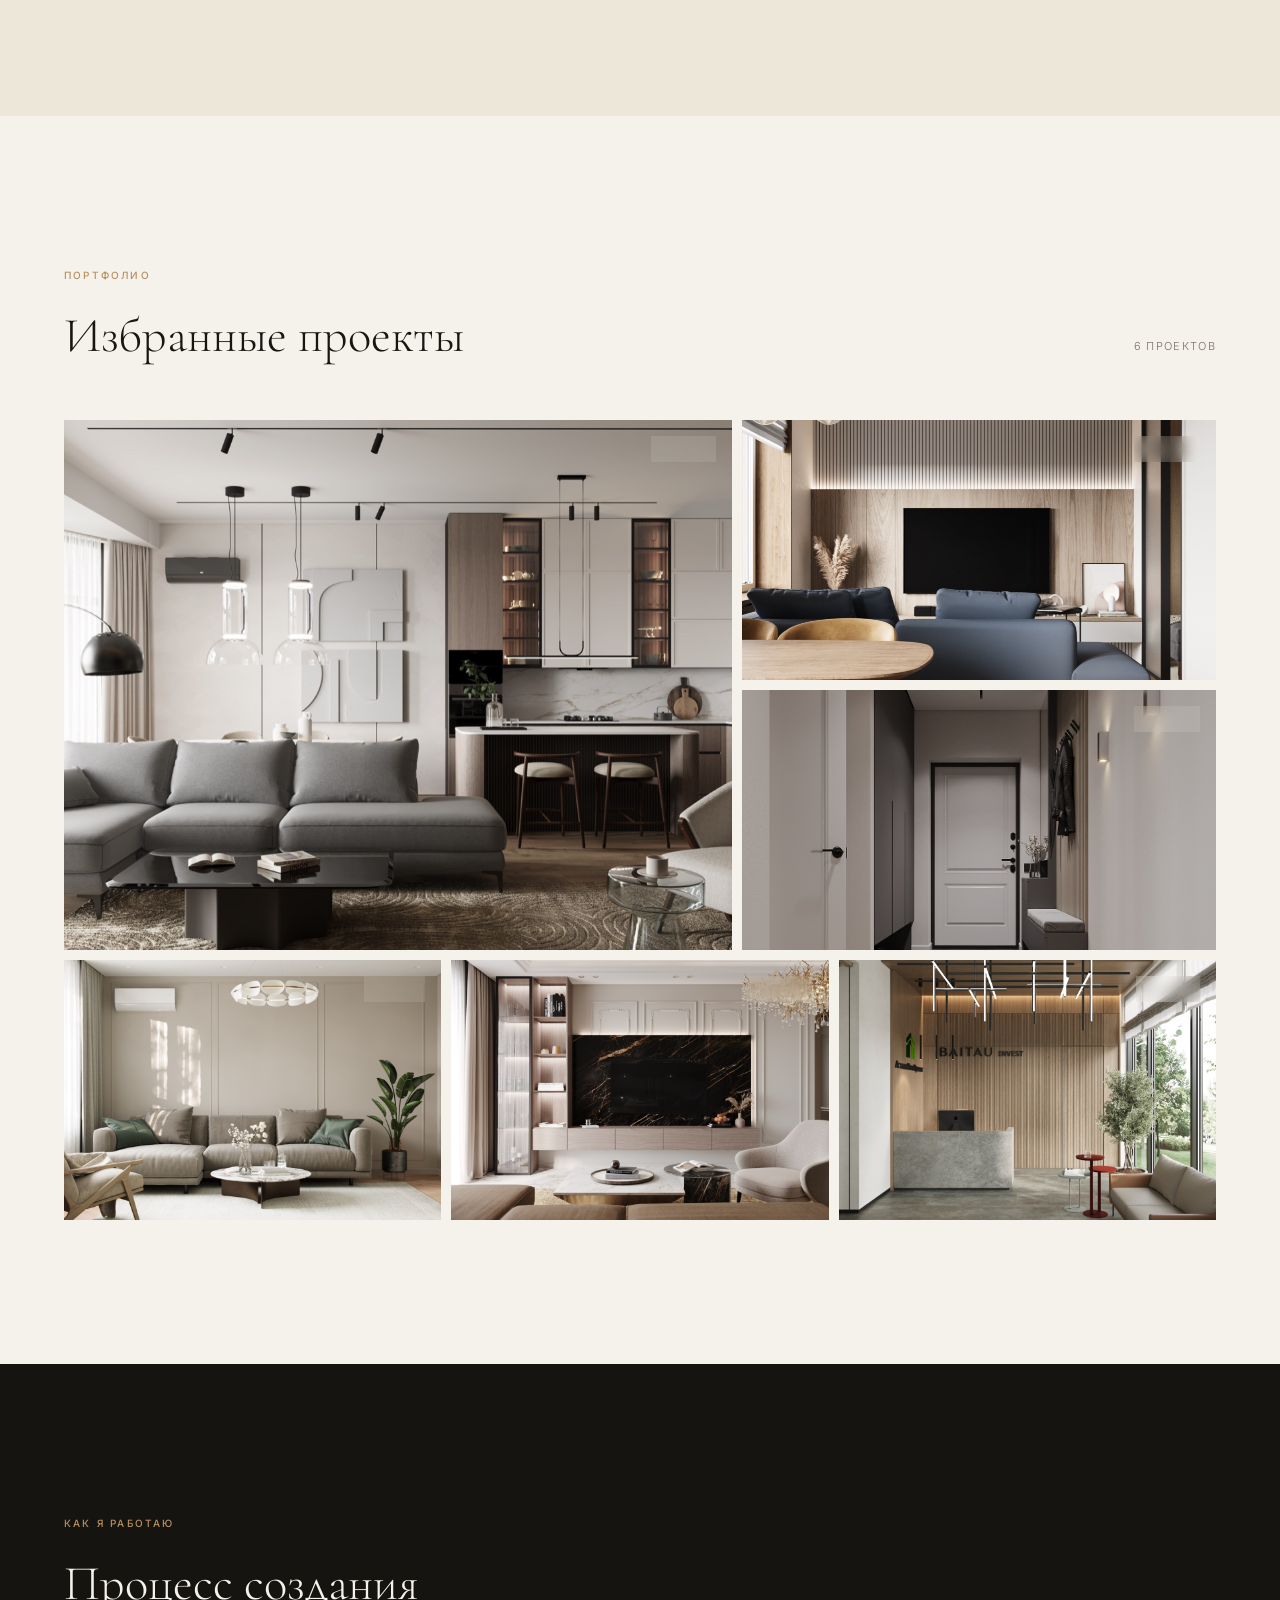
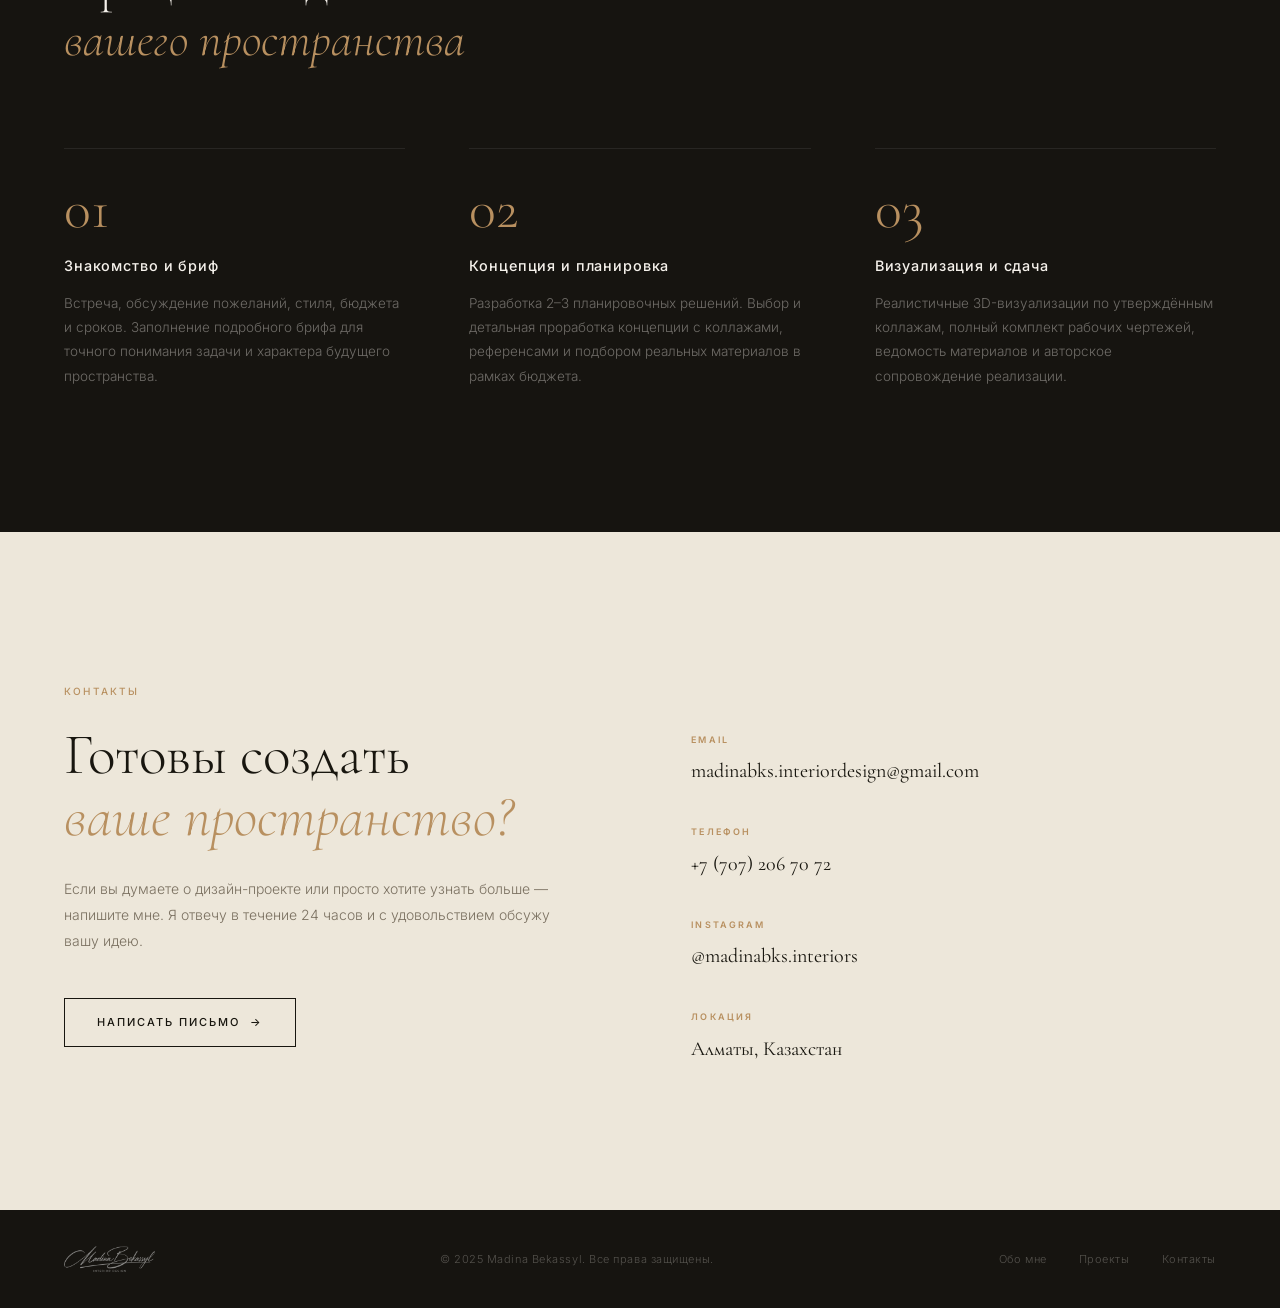
==== commit 4e8f32d2: "feat: redesign portfolio site with full gallery and lightbox - Rewrote docs/index.html with project " ====
--- a/docs/index.html
+++ b/docs/index.html
@@ -11,17 +11,17 @@
   <link href="https://fonts.googleapis.com/css2?family=Cormorant+Garamond:ital,wght@0,300;0,400;0,500;1,300;1,400;1,500&family=Inter:wght@300;400;500&display=swap" rel="stylesheet">
 
   <style>
-    /* ─── Tokens ─────────────────────────────────────────────────── */
+    /* ─── Tokens ─────────────────────────────────────────── */
     :root {
-      --bg:          #F5F1EB;
-      --bg-warm:     #EDE7DA;
-      --bg-dark:     #18160F;
-      --text:        #18160F;
-      --muted:       #7A7060;
-      --gold:        #B89060;
-      --gold-dim:    #9A7448;
-      --border:      #DDD5C4;
-      --white:       #FFFFFF;
+      --bg:       #F5F1EB;
+      --bg-warm:  #EDE7DA;
+      --bg-dark:  #161410;
+      --text:     #18160F;
+      --muted:    #7A7060;
+      --gold:     #B89060;
+      --gold-dim: #9A7448;
+      --border:   #DDD5C4;
+      --white:    #FFFFFF;
 
       --serif: 'Cormorant Garamond', Georgia, serif;
       --sans:  'Inter', system-ui, sans-serif;
@@ -29,11 +29,10 @@
       --pad:   clamp(1.25rem, 5vw, 5rem);
       --max:   1440px;
       --nav-h: 72px;
-
-      --ease-out: cubic-bezier(0.22, 1, 0.36, 1);
-    }
-
-    /* ─── Reset ──────────────────────────────────────────────────── */
+      --ease:  cubic-bezier(0.22, 1, 0.36, 1);
+    }
+
+    /* ─── Reset ──────────────────────────────────────────── */
     *, *::before, *::after { box-sizing: border-box; margin: 0; padding: 0; }
     html { scroll-behavior: smooth; }
     body {
@@ -46,36 +45,62 @@
       -webkit-font-smoothing: antialiased;
       overflow-x: hidden;
     }
-    img { display: block; max-width: 100%; height: auto; }
-    a   { color: inherit; text-decoration: none; }
+    img, video { display: block; max-width: 100%; height: auto; }
+    a { color: inherit; text-decoration: none; }
     button { background: none; border: none; cursor: pointer; font: inherit; }
 
-    /* ─── Helpers ─────────────────────────────────────────────────── */
+    /* ─── Custom cursor ──────────────────────────────────── */
+    .cur-ring {
+      position: fixed; top: 0; left: 0;
+      width: 36px; height: 36px;
+      border: 1px solid rgba(184,144,96,.5);
+      border-radius: 50%;
+      pointer-events: none; z-index: 9999;
+      transform: translate(-50%, -50%);
+      transition: width .22s var(--ease), height .22s var(--ease),
+                  border-color .22s, background .22s, opacity .3s;
+      will-change: left, top;
+      opacity: 0;
+    }
+    .cur-dot {
+      position: fixed; top: 0; left: 0;
+      width: 5px; height: 5px;
+      background: var(--gold);
+      border-radius: 50%;
+      pointer-events: none; z-index: 9999;
+      transform: translate(-50%, -50%);
+      will-change: left, top;
+      opacity: 0; transition: opacity .3s;
+    }
+    .has-cursor .cur-ring,
+    .has-cursor .cur-dot { opacity: 1; }
+    .cur-hover .cur-ring {
+      width: 52px; height: 52px;
+      border-color: rgba(184,144,96,.7);
+      background: rgba(184,144,96,.04);
+    }
+
+    /* ─── Helpers ────────────────────────────────────────── */
     .label {
       display: inline-block;
-      font-size: 10px;
-      font-weight: 500;
-      letter-spacing: .22em;
-      text-transform: uppercase;
-      color: var(--gold);
-      margin-bottom: 1.5rem;
-    }
-
-    /* Scroll reveal */
-    .r { opacity: 0; transform: translateY(28px); transition: opacity .75s var(--ease-out), transform .75s var(--ease-out); }
-    .r.d1 { transition-delay: .12s; }
-    .r.d2 { transition-delay: .24s; }
-    .r.d3 { transition-delay: .36s; }
-    .r.d4 { transition-delay: .48s; }
+      font-size: 10px; font-weight: 500;
+      letter-spacing: .22em; text-transform: uppercase;
+      color: var(--gold); margin-bottom: 1.5rem;
+    }
+    .r {
+      opacity: 0; transform: translateY(26px);
+      transition: opacity .75s var(--ease), transform .75s var(--ease);
+    }
+    .r.d1 { transition-delay: .1s; }
+    .r.d2 { transition-delay: .2s; }
+    .r.d3 { transition-delay: .3s; }
     .r.on { opacity: 1; transform: none; }
 
-    /* ─── NAV ─────────────────────────────────────────────────────── */
+    /* ─── Nav ────────────────────────────────────────────── */
     .nav {
-      position: fixed;
-      inset: 0 0 auto;
-      z-index: 200;
+      position: fixed; inset: 0 0 auto; z-index: 200;
       height: var(--nav-h);
-      transition: background .35s var(--ease-out), box-shadow .35s var(--ease-out);
+      transition: background .35s var(--ease), box-shadow .35s var(--ease);
     }
     .nav.s {
       background: rgba(245,241,235,.94);
@@ -84,135 +109,108 @@
       box-shadow: 0 1px 0 var(--border);
     }
     .nav__i {
-      max-width: var(--max);
-      margin: auto;
-      padding: 0 var(--pad);
-      height: 100%;
-      display: flex;
-      align-items: center;
-      justify-content: space-between;
-    }
-    .nav__logo { height: 32px; }
+      max-width: var(--max); margin: auto;
+      padding: 0 var(--pad); height: 100%;
+      display: flex; align-items: center; justify-content: space-between;
+    }
+    .nav__logo { height: 30px; }
     .nav__logo img { height: 100%; width: auto; }
-
     .nav__links { display: flex; gap: 2.5rem; align-items: center; }
     .nav__lk {
-      font-size: 12px;
-      letter-spacing: .06em;
-      color: var(--text);
-      position: relative;
-      transition: color .2s;
+      font-size: 12px; letter-spacing: .06em; color: var(--text);
+      position: relative; transition: color .2s;
     }
     .nav__lk::after {
-      content: '';
-      position: absolute;
-      bottom: -3px; left: 0; right: 0;
-      height: 1px;
+      content: ''; position: absolute;
+      bottom: -3px; left: 0; right: 0; height: 1px;
       background: var(--gold);
-      transform: scaleX(0);
-      transform-origin: right;
-      transition: transform .3s var(--ease-out);
+      transform: scaleX(0); transform-origin: right;
+      transition: transform .3s var(--ease);
     }
     .nav__lk:hover { color: var(--gold); }
     .nav__lk:hover::after { transform: scaleX(1); transform-origin: left; }
-
     .nav__cta {
-      font-size: 11px;
-      font-weight: 500;
-      letter-spacing: .16em;
-      text-transform: uppercase;
-      border: 1px solid var(--text);
-      padding: .45rem 1.25rem;
+      font-size: 11px; font-weight: 500;
+      letter-spacing: .16em; text-transform: uppercase;
+      border: 1px solid var(--text); padding: .45rem 1.25rem;
       transition: background .2s, color .2s;
     }
     .nav__cta:hover { background: var(--text); color: var(--bg); }
-
-    /* burger */
     .nav__burger { display: none; flex-direction: column; gap: 5px; width: 28px; }
-    .nav__burger span { display: block; height: 1px; background: var(--text); transition: transform .3s, opacity .3s; }
+    .nav__burger span {
+      display: block; height: 1px; background: var(--text);
+      transition: transform .3s, opacity .3s;
+    }
     .nav__burger.o span:nth-child(1) { transform: rotate(45deg) translate(4px, 4px); }
     .nav__burger.o span:nth-child(2) { opacity: 0; }
     .nav__burger.o span:nth-child(3) { transform: rotate(-45deg) translate(4px, -4px); }
 
-    /* ─── MOBILE MENU ─────────────────────────────────────────────── */
+    /* ─── Mobile menu ────────────────────────────────────── */
     .mob {
       position: fixed; inset: 0; z-index: 190;
       background: var(--bg);
       display: flex; flex-direction: column;
       align-items: center; justify-content: center; gap: 2rem;
       transform: translateX(100%);
-      transition: transform .4s var(--ease-out);
+      transition: transform .45s var(--ease);
     }
     .mob.o { transform: none; }
     .mob__lk {
-      font-family: var(--serif);
-      font-size: clamp(2rem, 7vw, 3rem);
-      font-weight: 300;
-      color: var(--text);
-      transition: color .2s;
+      font-family: var(--serif); font-size: clamp(2rem, 7vw, 3rem);
+      font-weight: 300; transition: color .2s;
     }
     .mob__lk:hover { color: var(--gold); }
 
-    /* ─── HERO ────────────────────────────────────────────────────── */
+    /* ─── Hero ───────────────────────────────────────────── */
     .hero {
-      display: grid;
-      grid-template-columns: 1fr 1fr;
-      min-height: 100vh;
-      overflow: hidden;
-    }
-
+      display: grid; grid-template-columns: 1fr 1fr;
+      min-height: 100vh; overflow: hidden;
+    }
     .hero__l {
-      display: flex;
-      flex-direction: column;
-      justify-content: flex-end;
+      display: flex; flex-direction: column; justify-content: flex-end;
       padding: calc(var(--nav-h) + 5rem) var(--pad) 5rem;
       position: relative; z-index: 2;
     }
-
     .hero__eyebrow {
       font-size: 10px; font-weight: 500;
       letter-spacing: .25em; text-transform: uppercase;
       color: var(--gold); margin-bottom: 2rem;
       opacity: 0; transform: translateY(18px);
-      animation: up .8s var(--ease-out) .15s forwards;
-    }
-
+      animation: up .8s var(--ease) .15s forwards;
+    }
     .hero__title {
       font-family: var(--serif);
       font-size: clamp(4.5rem, 7.5vw, 9rem);
       font-weight: 300; line-height: .88;
       margin-bottom: 2.25rem;
       opacity: 0; transform: translateY(30px);
-      animation: up .9s var(--ease-out) .3s forwards;
+      animation: up .9s var(--ease) .3s forwards;
     }
     .hero__title em { font-style: italic; color: var(--gold); display: block; }
-
     .hero__sig {
-      width: clamp(180px, 20vw, 280px);
+      width: clamp(160px, 18vw, 250px);
       margin-bottom: 2.5rem;
-      opacity: 0;
-      animation: fi 1.1s var(--ease-out) .55s forwards;
-    }
+      opacity: 0; animation: fi 1.1s var(--ease) .55s forwards;
+    }
+    .hero__sig video,
     .hero__sig img { width: 100%; }
-
     .hero__tagline {
       font-family: var(--serif);
       font-size: clamp(1.05rem, 1.4vw, 1.35rem);
       font-style: italic; font-weight: 300;
       color: var(--muted); margin-bottom: 2.25rem;
       opacity: 0; transform: translateY(18px);
-      animation: up .8s var(--ease-out) .7s forwards;
-    }
-
+      animation: up .8s var(--ease) .7s forwards;
+    }
     .hero__meta {
       display: flex; align-items: center; gap: .85rem;
       font-size: 11px; letter-spacing: .09em; color: var(--muted);
-      opacity: 0;
-      animation: fi .8s var(--ease-out) .88s forwards;
-    }
-    .hero__dot { width: 3px; height: 3px; border-radius: 50%; background: var(--gold); flex-shrink: 0; }
-
-    /* right photo */
+      opacity: 0; animation: fi .8s var(--ease) .88s forwards;
+    }
+    .hero__dot {
+      width: 3px; height: 3px;
+      border-radius: 50%; background: var(--gold); flex-shrink: 0;
+    }
     .hero__r { position: relative; overflow: hidden; }
     .hero__r img {
       position: absolute; inset: 0;
@@ -220,22 +218,16 @@
       object-fit: cover; object-position: center top;
     }
     .hero__r::before {
-      content: '';
-      position: absolute; inset: 0; z-index: 1;
-      background: linear-gradient(to right, var(--bg) 0%, transparent 25%);
-    }
-
-    /* scroll indicator */
+      content: ''; position: absolute; inset: 0; z-index: 1;
+      background: linear-gradient(to right, var(--bg) 0%, transparent 28%);
+    }
     .hero__scroll {
-      position: absolute;
-      bottom: 2.5rem; left: var(--pad);
-      display: flex; flex-direction: column;
-      align-items: flex-start; gap: .6rem;
+      position: absolute; bottom: 2.5rem; left: var(--pad);
+      display: flex; flex-direction: column; align-items: flex-start; gap: .6rem;
       font-size: 9px; font-weight: 500;
       letter-spacing: .22em; text-transform: uppercase;
       color: var(--muted); z-index: 3;
-      opacity: 0;
-      animation: fi 1s var(--ease-out) 1.2s forwards;
+      opacity: 0; animation: fi 1s var(--ease) 1.2s forwards;
     }
     .hero__scroll-ln {
       width: 1px; height: 56px;
@@ -247,83 +239,73 @@
       background: var(--gold);
       animation: sl 2s ease-in-out 1.6s infinite;
     }
-
-    @keyframes up { to { opacity:1; transform:none; } }
-    @keyframes fi { to { opacity:1; } }
-    @keyframes sl { 0%{top:-100%} 100%{top:100%} }
-
-    /* ─── STATS BAR ───────────────────────────────────────────────── */
-    .stats {
-      background: var(--bg-dark);
-      padding: 3.5rem var(--pad);
-    }
+    @keyframes up { to { opacity: 1; transform: none; } }
+    @keyframes fi { to { opacity: 1; } }
+    @keyframes sl { 0% { top: -100%; } 100% { top: 100%; } }
+
+    /* ─── Stats ──────────────────────────────────────────── */
+    .stats { background: var(--bg-dark); padding: 3.5rem var(--pad); }
     .stats__i {
       max-width: var(--max); margin: auto;
-      display: grid; grid-template-columns: repeat(4,1fr);
+      display: grid; grid-template-columns: repeat(4, 1fr);
     }
     .stats__cell {
-      text-align: center;
-      padding: 0 1.5rem;
-      border-left: 1px solid rgba(255,255,255,.1);
+      text-align: center; padding: 0 1.5rem;
+      border-left: 1px solid rgba(255,255,255,.08);
     }
     .stats__cell:first-child { border-left: none; }
     .stats__n {
-      display: block;
-      font-family: var(--serif);
+      display: block; font-family: var(--serif);
       font-size: clamp(2rem, 3.5vw, 3.25rem);
       font-weight: 300; color: var(--gold);
       line-height: 1; margin-bottom: .5rem;
     }
     .stats__l {
-      display: block;
-      font-size: 10px; letter-spacing: .14em; text-transform: uppercase;
-      color: rgba(245,241,235,.45);
-    }
-
-    /* ─── ABOUT ───────────────────────────────────────────────────── */
+      display: block; font-size: 10px;
+      letter-spacing: .14em; text-transform: uppercase;
+      color: rgba(245,241,235,.4);
+    }
+
+    /* ─── About ──────────────────────────────────────────── */
     .about {
       padding: 9rem var(--pad);
       max-width: var(--max); margin: auto;
       display: grid; grid-template-columns: 1fr 1fr;
-      gap: clamp(3rem, 6vw, 7rem);
-      align-items: center;
-    }
-
-    .about__img {
-      position: relative;
-      aspect-ratio: 3/4; overflow: hidden;
-    }
+      gap: clamp(3rem, 6vw, 7rem); align-items: center;
+    }
+    .about__img { position: relative; aspect-ratio: 3/4; overflow: hidden; }
     .about__img img {
       width: 100%; height: 100%; object-fit: cover;
-      transition: transform .8s var(--ease-out);
+      transition: transform .8s var(--ease);
     }
     .about__img:hover img { transform: scale(1.04); }
     .about__img-frame {
       position: absolute; inset: 0;
       border: 1px solid var(--border);
-      transform: translate(14px, 14px);
-      pointer-events: none;
-    }
-
+      transform: translate(14px, 14px); pointer-events: none;
+    }
     .about__h {
       font-family: var(--serif);
       font-size: clamp(2.4rem, 3.8vw, 3.5rem);
-      font-weight: 300; line-height: 1.15;
-      margin-bottom: 2rem;
+      font-weight: 300; line-height: 1.15; margin-bottom: 2rem;
     }
     .about__h em { font-style: italic; color: var(--gold); }
-
     .about__body { margin-bottom: 2.25rem; }
-    .about__body p { font-size: 14.5px; color: var(--muted); line-height: 1.85; margin-bottom: 1.1rem; }
-
+    .about__body p {
+      font-size: 14.5px; color: var(--muted);
+      line-height: 1.85; margin-bottom: 1.1rem;
+    }
     .about__creds { display: flex; flex-direction: column; gap: .65rem; margin-bottom: 2.75rem; }
     .about__cred {
       display: flex; align-items: center; gap: .75rem;
       font-size: 12px; letter-spacing: .06em; color: var(--muted);
     }
-    .about__cred::before { content: ''; width: 22px; height: 1px; background: var(--gold); flex-shrink: 0; }
-
-    /* Buttons */
+    .about__cred::before {
+      content: ''; width: 22px; height: 1px;
+      background: var(--gold); flex-shrink: 0;
+    }
+
+    /* ─── Buttons ────────────────────────────────────────── */
     .btn {
       display: inline-flex; align-items: center; gap: .65rem;
       font-size: 11px; font-weight: 500;
@@ -343,59 +325,45 @@
     }
     .btn--gold:hover { background: var(--gold-dim); border-color: var(--gold-dim); }
 
-    /* ─── SERVICES ────────────────────────────────────────────────── */
+    /* ─── Services ───────────────────────────────────────── */
     .svcs { background: var(--bg-warm); padding: 9rem var(--pad); }
     .svcs__i { max-width: var(--max); margin: auto; }
-
     .svcs__hd { margin-bottom: 4.5rem; }
     .svcs__hd h2 {
       font-family: var(--serif);
       font-size: clamp(2.4rem, 3.8vw, 3.5rem);
       font-weight: 300; line-height: 1.15;
     }
-
-    .svcs__grid {
-      display: grid; grid-template-columns: repeat(2,1fr); gap: 2px;
-    }
-
+    .svcs__grid { display: grid; grid-template-columns: repeat(2, 1fr); gap: 2px; }
     .svc {
-      background: var(--white);
-      padding: 3rem;
+      background: var(--white); padding: 3rem;
       display: flex; flex-direction: column;
       transition: background .3s, color .3s;
     }
     .svc:hover { background: var(--bg-dark); color: var(--bg); }
-
     .svc__n {
-      font-family: var(--serif);
-      font-size: 4.5rem; font-weight: 300; line-height: 1;
-      color: var(--border); margin-bottom: 1.5rem;
-      transition: color .3s;
-    }
-    .svc:hover .svc__n { color: rgba(255,255,255,.06); }
-
+      font-family: var(--serif); font-size: 4.5rem;
+      font-weight: 300; line-height: 1; color: var(--border);
+      margin-bottom: 1.5rem; transition: color .3s;
+    }
+    .svc:hover .svc__n { color: rgba(255,255,255,.05); }
     .svc__title {
-      font-family: var(--serif);
-      font-size: 1.55rem; font-weight: 400;
-      margin-bottom: .9rem; line-height: 1.25;
-    }
-
+      font-family: var(--serif); font-size: 1.55rem;
+      font-weight: 400; margin-bottom: .9rem; line-height: 1.25;
+    }
     .svc__desc {
       font-size: 13.5px; line-height: 1.8;
       color: var(--muted); flex: 1; margin-bottom: 1.75rem;
       transition: color .3s;
     }
-    .svc:hover .svc__desc { color: rgba(245,241,235,.5); }
-
+    .svc:hover .svc__desc { color: rgba(245,241,235,.45); }
     .svc__price {
       font-family: var(--serif);
-      font-size: 1.15rem; font-weight: 500;
-      color: var(--gold); letter-spacing: .02em;
-    }
-
-    /* ─── PORTFOLIO ───────────────────────────────────────────────── */
+      font-size: 1.15rem; font-weight: 500; color: var(--gold);
+    }
+
+    /* ─── Portfolio ──────────────────────────────────────── */
     .folio { padding: 9rem var(--pad); max-width: var(--max); margin: auto; }
-
     .folio__hd {
       display: flex; justify-content: space-between;
       align-items: flex-end; margin-bottom: 3.5rem;
@@ -406,70 +374,67 @@
       font-weight: 300; line-height: 1.15;
     }
     .folio__count {
-      font-size: 11px; letter-spacing: .12em; color: var(--muted);
-      text-transform: uppercase; padding-bottom: .5rem;
-    }
-
+      font-size: 11px; letter-spacing: .12em;
+      color: var(--muted); text-transform: uppercase; padding-bottom: .5rem;
+    }
     .folio__grid {
-      display: grid;
-      grid-template-columns: repeat(12, 1fr);
-      grid-auto-rows: 260px;
-      gap: 10px;
-    }
-
-    /* layout: big-small-small / small-small-small */
+      display: grid; grid-template-columns: repeat(12, 1fr);
+      grid-auto-rows: 260px; gap: 10px;
+    }
     .pi:nth-child(1) { grid-column: span 7; grid-row: span 2; }
     .pi:nth-child(2) { grid-column: span 5; }
     .pi:nth-child(3) { grid-column: span 5; }
     .pi:nth-child(4) { grid-column: span 4; }
     .pi:nth-child(5) { grid-column: span 4; }
     .pi:nth-child(6) { grid-column: span 4; }
-
     .pi {
-      position: relative; overflow: hidden;
-      cursor: pointer;
+      position: relative; overflow: hidden; cursor: pointer;
       background: var(--bg-warm);
     }
-
     .pi__img { position: absolute; inset: 0; width: 100%; height: 100%; }
     .pi__img img {
       width: 100%; height: 100%; object-fit: cover;
-      transition: transform .85s var(--ease-out);
+      transition: transform .85s var(--ease);
     }
     .pi:hover .pi__img img { transform: scale(1.07); }
-
     .pi__ov {
       position: absolute; inset: 0;
-      background: linear-gradient(to top, rgba(18,16,10,.82) 0%, rgba(18,16,10,.15) 55%, transparent 100%);
+      background: linear-gradient(to top,
+        rgba(14,11,7,.9) 0%, rgba(14,11,7,.25) 50%, transparent 100%);
       display: flex; flex-direction: column; justify-content: flex-end;
       padding: 1.75rem 2rem;
-      opacity: 0; transition: opacity .4s var(--ease-out);
+      opacity: 0; transition: opacity .4s var(--ease);
     }
     .pi:hover .pi__ov { opacity: 1; }
-
     .pi__name {
-      font-family: var(--serif);
-      font-size: 1.5rem; font-weight: 300;
-      color: var(--white); line-height: 1.2;
-      margin-bottom: .3rem;
-    }
-    .pi__sub { font-size: 11px; letter-spacing: .1em; color: rgba(255,255,255,.6); }
-
-    .pi__tag {
+      font-family: var(--serif); font-size: 1.6rem;
+      font-weight: 300; color: var(--white); line-height: 1.2; margin-bottom: .25rem;
+    }
+    .pi__sub {
+      font-size: 11px; letter-spacing: .09em;
+      color: rgba(255,255,255,.5); margin-bottom: 1rem;
+    }
+    .pi__cta {
+      display: inline-flex; align-items: center; gap: .5rem;
+      font-size: 10px; font-weight: 500;
+      letter-spacing: .18em; text-transform: uppercase;
+      color: var(--gold); transition: gap .25s;
+    }
+    .pi__cta::after { content: '→'; }
+    .pi:hover .pi__cta { gap: .75rem; }
+    .pi__badge {
       position: absolute; top: 1rem; right: 1rem;
-      font-size: 10px; font-weight: 500; letter-spacing: .15em;
-      text-transform: uppercase;
-      background: rgba(245,241,235,.14);
-      backdrop-filter: blur(8px);
-      color: transparent; padding: .3rem .75rem;
+      font-size: 10px; font-weight: 500; letter-spacing: .1em;
+      background: rgba(245,241,235,.12);
+      backdrop-filter: blur(8px); -webkit-backdrop-filter: blur(8px);
+      color: transparent; padding: .3rem .7rem;
       transition: color .3s;
     }
-    .pi:hover .pi__tag { color: var(--white); }
-
-    /* ─── PROCESS ─────────────────────────────────────────────────── */
+    .pi:hover .pi__badge { color: rgba(255,255,255,.8); }
+
+    /* ─── Process ────────────────────────────────────────── */
     .proc { background: var(--bg-dark); padding: 9rem var(--pad); }
     .proc__i { max-width: var(--max); margin: auto; }
-
     .proc__hd { margin-bottom: 5rem; }
     .proc__hd .label { color: var(--gold); }
     .proc__hd h2 {
@@ -478,122 +443,243 @@
       font-weight: 300; line-height: 1.15; color: var(--bg);
     }
     .proc__hd h2 em { font-style: italic; color: var(--gold); }
-
-    .proc__steps { display: grid; grid-template-columns: repeat(3,1fr); gap: 4rem; }
-
-    .pstep { border-top: 1px solid rgba(255,255,255,.1); padding-top: 2rem; }
+    .proc__steps { display: grid; grid-template-columns: repeat(3, 1fr); gap: 4rem; }
+    .pstep { border-top: 1px solid rgba(255,255,255,.08); padding-top: 2rem; }
     .pstep__n {
-      font-family: var(--serif);
-      font-size: 3.5rem; font-weight: 300;
-      color: var(--gold); line-height: 1; margin-bottom: 1.1rem;
+      font-family: var(--serif); font-size: 3.5rem;
+      font-weight: 300; color: var(--gold); line-height: 1; margin-bottom: 1.1rem;
     }
     .pstep__t {
       font-size: .9rem; font-weight: 500;
-      letter-spacing: .06em; color: var(--bg);
-      margin-bottom: .75rem;
-    }
-    .pstep__d { font-size: 13.5px; line-height: 1.8; color: rgba(245,241,235,.45); }
-
-    /* ─── CONTACT ─────────────────────────────────────────────────── */
+      letter-spacing: .06em; color: var(--bg); margin-bottom: .75rem;
+    }
+    .pstep__d { font-size: 13.5px; line-height: 1.8; color: rgba(245,241,235,.4); }
+
+    /* ─── Contact ────────────────────────────────────────── */
     .contact { background: var(--bg-warm); padding: 9rem var(--pad); }
     .contact__i {
       max-width: var(--max); margin: auto;
       display: grid; grid-template-columns: 1fr 1fr;
       gap: clamp(3rem, 8vw, 9rem); align-items: start;
     }
-
     .contact__h {
       font-family: var(--serif);
       font-size: clamp(2.5rem, 4.5vw, 4.5rem);
-      font-weight: 300; line-height: 1.08;
-      margin-bottom: 1.75rem;
+      font-weight: 300; line-height: 1.08; margin-bottom: 1.75rem;
     }
     .contact__h em { font-style: italic; color: var(--gold); }
-
     .contact__p {
-      font-size: 14px; color: var(--muted); line-height: 1.85;
-      margin-bottom: 2.75rem;
-    }
-
+      font-size: 14px; color: var(--muted);
+      line-height: 1.85; margin-bottom: 2.75rem;
+    }
     .contact__r { padding-top: 3.5rem; }
     .contact__items { display: flex; flex-direction: column; gap: 2.25rem; }
-
     .ci__label {
       font-size: 9px; font-weight: 600;
       letter-spacing: .24em; text-transform: uppercase;
       color: var(--gold); margin-bottom: .45rem;
     }
     .ci__val {
-      font-family: var(--serif);
-      font-size: 1.25rem; font-weight: 400; color: var(--text);
+      font-family: var(--serif); font-size: 1.25rem;
+      font-weight: 400; color: var(--text);
     }
     .ci__val a { transition: color .2s; }
     .ci__val a:hover { color: var(--gold); }
 
-    /* ─── FOOTER ──────────────────────────────────────────────────── */
-    .ft {
-      background: var(--bg-dark);
-      padding: 2.25rem var(--pad);
-    }
+    /* ─── Footer ─────────────────────────────────────────── */
+    .ft { background: var(--bg-dark); padding: 2.25rem var(--pad); }
     .ft__i {
       max-width: var(--max); margin: auto;
       display: flex; align-items: center; justify-content: space-between;
     }
-    .ft__logo img { height: 26px; width: auto; opacity: .65; }
-    .ft__copy { font-size: 11px; letter-spacing: .05em; color: rgba(245,241,235,.35); }
+    .ft__logo img { height: 26px; width: auto; opacity: .5; }
+    .ft__copy { font-size: 11px; letter-spacing: .05em; color: rgba(245,241,235,.28); }
     .ft__links { display: flex; gap: 2rem; }
     .ft__lk {
       font-size: 11px; letter-spacing: .05em;
-      color: rgba(245,241,235,.35); transition: color .2s;
+      color: rgba(245,241,235,.28); transition: color .2s;
     }
     .ft__lk:hover { color: var(--gold); }
 
-    /* ─── RESPONSIVE ──────────────────────────────────────────────── */
+    /* ─── Gallery modal ──────────────────────────────────── */
+    .gal {
+      position: fixed; inset: 0; z-index: 300;
+      background: var(--bg-dark);
+      transform: translateY(100%);
+      transition: transform .6s var(--ease);
+      display: flex; flex-direction: column;
+      overflow: hidden;
+    }
+    .gal.open { transform: none; }
+
+    .gal__head {
+      flex-shrink: 0;
+      background: rgba(22,20,16,.92);
+      backdrop-filter: blur(20px); -webkit-backdrop-filter: blur(20px);
+      padding: 1.25rem 2rem;
+      display: flex; align-items: center;
+      justify-content: space-between; gap: 2rem;
+      border-bottom: 1px solid rgba(255,255,255,.06);
+    }
+    .gal__name {
+      font-family: var(--serif); font-size: 1.65rem;
+      font-weight: 300; color: var(--white); line-height: 1.1;
+    }
+    .gal__meta {
+      font-size: 11px; letter-spacing: .07em;
+      color: rgba(255,255,255,.35); margin-top: .2rem;
+    }
+    .gal__close {
+      flex-shrink: 0; width: 44px; height: 44px;
+      display: flex; align-items: center; justify-content: center;
+      color: rgba(255,255,255,.45); font-size: 1.2rem;
+      transition: color .2s, transform .35s var(--ease);
+    }
+    .gal__close:hover { color: var(--white); transform: rotate(90deg); }
+
+    .gal__body {
+      flex: 1; overflow-y: auto;
+      padding: 1.5rem 2rem 3rem;
+    }
+    .gal__grid { columns: 3; column-gap: 8px; }
+    .gal__item {
+      break-inside: avoid; margin-bottom: 8px;
+      overflow: hidden; cursor: zoom-in; position: relative;
+      opacity: 0; transform: translateY(16px);
+      transition: opacity .5s var(--ease), transform .5s var(--ease);
+    }
+    .gal__item.vis { opacity: 1; transform: none; }
+    .gal__item img {
+      width: 100%; height: auto; display: block;
+      transition: transform .6s var(--ease);
+    }
+    .gal__item:hover img { transform: scale(1.04); }
+    .gal__item::after {
+      content: ''; position: absolute; inset: 0;
+      background: rgba(184,144,96,.06);
+      opacity: 0; transition: opacity .25s;
+    }
+    .gal__item:hover::after { opacity: 1; }
+
+    /* ─── Lightbox ───────────────────────────────────────── */
+    .lb {
+      position: fixed; inset: 0; z-index: 400;
+      background: rgba(9,7,5,.97);
+      opacity: 0; visibility: hidden;
+      transition: opacity .28s, visibility .28s;
+      display: flex; flex-direction: column;
+    }
+    .lb.open { opacity: 1; visibility: visible; }
+
+    .lb__head {
+      flex-shrink: 0; padding: 1.25rem 1.5rem;
+      display: flex; align-items: center; justify-content: space-between;
+    }
+    .lb__counter {
+      font-size: 12px; letter-spacing: .12em;
+      color: rgba(255,255,255,.3);
+    }
+    .lb__close {
+      width: 44px; height: 44px;
+      display: flex; align-items: center; justify-content: center;
+      color: rgba(255,255,255,.38); font-size: 1.1rem;
+      transition: color .2s, transform .35s var(--ease);
+    }
+    .lb__close:hover { color: var(--white); transform: rotate(90deg); }
+
+    .lb__stage {
+      flex: 1; display: flex; align-items: center; justify-content: center;
+      position: relative; padding: 0 4.5rem; min-height: 0;
+    }
+    .lb__img {
+      max-width: 100%; max-height: 100%;
+      object-fit: contain; display: block;
+      transition: opacity .18s;
+    }
+    .lb__img.fade { opacity: 0; }
+
+    .lb__btn {
+      position: absolute; top: 50%; transform: translateY(-50%);
+      width: 52px; height: 52px;
+      display: flex; align-items: center; justify-content: center;
+      border: 1px solid rgba(255,255,255,.1);
+      color: rgba(255,255,255,.45); font-size: 1.25rem;
+      transition: border-color .2s, color .2s, background .2s;
+    }
+    .lb__btn:hover {
+      border-color: rgba(255,255,255,.35); color: var(--white);
+      background: rgba(255,255,255,.04);
+    }
+    .lb__prev { left: 1rem; }
+    .lb__next { right: 1rem; }
+
+    .lb__thumbs {
+      flex-shrink: 0; height: 82px;
+      display: flex; align-items: center; gap: 5px;
+      padding: 0 1.5rem; overflow-x: auto; scrollbar-width: none;
+    }
+    .lb__thumbs::-webkit-scrollbar { display: none; }
+    .lb__thumb {
+      flex-shrink: 0; width: 60px; height: 56px;
+      overflow: hidden; opacity: .3;
+      border: 1px solid transparent; cursor: pointer;
+      transition: opacity .22s, border-color .22s;
+    }
+    .lb__thumb.a { opacity: 1; border-color: var(--gold); }
+    .lb__thumb img { width: 100%; height: 100%; object-fit: cover; }
+
+    /* ─── Responsive ─────────────────────────────────────── */
     @media (max-width: 1100px) {
       .hero { grid-template-columns: 1fr; }
       .hero__r { height: 55vw; min-height: 280px; }
-      .hero__r::before { background: linear-gradient(to bottom, var(--bg) 0%, transparent 25%); }
+      .hero__r::before { background: linear-gradient(to bottom, var(--bg) 0%, transparent 28%); }
       .hero__scroll { display: none; }
-
       .about { grid-template-columns: 1fr; }
-
-      .stats__i { grid-template-columns: repeat(2,1fr); }
+      .stats__i { grid-template-columns: repeat(2, 1fr); }
       .stats__cell:nth-child(2n+1) { border-left: none; }
-      .stats__cell:nth-child(n+3) { border-top: 1px solid rgba(255,255,255,.1); padding-top: 1.5rem; margin-top: 1.5rem; }
-
-      .proc__steps { grid-template-columns: repeat(2,1fr); }
-
+      .stats__cell:nth-child(n+3) {
+        border-top: 1px solid rgba(255,255,255,.08);
+        padding-top: 1.5rem; margin-top: 1.5rem;
+      }
+      .proc__steps { grid-template-columns: repeat(2, 1fr); }
       .contact__i { grid-template-columns: 1fr; }
       .contact__r { padding-top: 0; }
+      .gal__grid { columns: 2; }
     }
 
     @media (max-width: 768px) {
       :root { --pad: 1.25rem; }
-
       .nav__links, .nav__cta { display: none; }
       .nav__burger { display: flex; }
-
+      .cur-ring, .cur-dot { display: none !important; }
       .hero__l { padding: calc(var(--nav-h) + 2rem) var(--pad) 2.5rem; }
       .hero__title { font-size: clamp(3.5rem, 14vw, 5.5rem); }
-      .hero__sig { width: 180px; }
-
+      .hero__sig { width: 150px; }
       .svcs__grid { grid-template-columns: 1fr; }
       .svc { padding: 2rem; }
-
       .folio__grid { grid-template-columns: 1fr; grid-auto-rows: 58vw; }
       .pi:nth-child(n) { grid-column: span 1; grid-row: span 1; }
       .folio__hd { flex-direction: column; align-items: flex-start; gap: .5rem; }
-
       .proc__steps { grid-template-columns: 1fr; gap: 2.5rem; }
-
       .ft__i { flex-direction: column; gap: 1.25rem; text-align: center; }
       .ft__links { justify-content: center; }
+      .gal__grid { columns: 1; }
+      .gal__body { padding: 1rem 1rem 2.5rem; }
+      .gal__head { padding: 1rem 1.25rem; }
+      .lb__stage { padding: 0 3rem; }
+      .lb__btn { width: 42px; height: 42px; font-size: 1rem; }
+      .lb__prev { left: .3rem; }
+      .lb__next { right: .3rem; }
     }
   </style>
 </head>
 <body>
 
-<!-- ─── MOBILE MENU ────────────────────────────────────────────────────── -->
+<!-- ─── Custom cursor ──────────────────────────────────── -->
+<div class="cur-ring" id="curRing"></div>
+<div class="cur-dot"  id="curDot"></div>
+
+<!-- ─── Mobile menu ───────────────────────────────────── -->
 <div class="mob" id="mob">
   <a href="#about"     class="mob__lk" data-ml>Обо мне</a>
   <a href="#services"  class="mob__lk" data-ml>Услуги</a>
@@ -601,7 +687,7 @@
   <a href="#contact"   class="mob__lk" data-ml>Контакты</a>
 </div>
 
-<!-- ─── NAV ────────────────────────────────────────────────────────────── -->
+<!-- ─── Nav ───────────────────────────────────────────── -->
 <nav class="nav" id="nav">
   <div class="nav__i">
     <a href="./" class="nav__logo">
@@ -620,16 +706,18 @@
   </div>
 </nav>
 
-<!-- ─── HERO ────────────────────────────────────────────────────────────── -->
+<!-- ─── Hero ──────────────────────────────────────────── -->
 <section class="hero" id="home">
   <div class="hero__l">
     <span class="hero__eyebrow">Interior Design Studio &nbsp;·&nbsp; Алматы</span>
     <h1 class="hero__title">
-      Madina<br>
-      <em>Bekassyl</em>
+      Madina<br><em>Bekassyl</em>
     </h1>
     <div class="hero__sig">
-      <img src="static/images/logo/signature-black.gif" alt="Signature">
+      <video autoplay loop muted playsinline>
+        <source src="static/images/logo/signature-black.mp4" type="video/mp4">
+        <img src="static/images/logo/signature-black.gif" alt="Signature">
+      </video>
     </div>
     <p class="hero__tagline">Создаю пространства, которые отражают вас</p>
     <div class="hero__meta">
@@ -649,7 +737,7 @@
   </a>
 </section>
 
-<!-- ─── STATS ────────────────────────────────────────────────────────────── -->
+<!-- ─── Stats ─────────────────────────────────────────── -->
 <div class="stats">
   <div class="stats__i">
     <div class="stats__cell r">
@@ -671,7 +759,7 @@
   </div>
 </div>
 
-<!-- ─── ABOUT ────────────────────────────────────────────────────────────── -->
+<!-- ─── About ─────────────────────────────────────────── -->
 <section id="about">
   <div class="about">
     <div class="about__img r">
@@ -680,9 +768,7 @@
     </div>
     <div class="about__content">
       <span class="label">Обо мне</span>
-      <h2 class="about__h r">
-        Дизайнер,<br><em>создающий истории</em>
-      </h2>
+      <h2 class="about__h r">Дизайнер,<br><em>создающий истории</em></h2>
       <div class="about__body r d1">
         <p>Я Мадина — интерьерный дизайнер с 2014 года. Выпускница Казахской Государственной Архитектурно-Строительной Академии (КазГАСА).</p>
         <p>Стажировалась в Сербии, в Белграде, где приобрела ценный международный опыт и уникальные подходы к созданию пространства.</p>
@@ -699,7 +785,7 @@
   </div>
 </section>
 
-<!-- ─── SERVICES ──────────────────────────────────────────────────────────── -->
+<!-- ─── Services ──────────────────────────────────────── -->
 <section id="services" class="svcs">
   <div class="svcs__i">
     <div class="svcs__hd r">
@@ -735,7 +821,7 @@
   </div>
 </section>
 
-<!-- ─── PORTFOLIO ─────────────────────────────────────────────────────────── -->
+<!-- ─── Portfolio ──────────────────────────────────────── -->
 <section id="portfolio" class="folio">
   <div class="folio__hd r">
     <div>
@@ -747,76 +833,82 @@
 
   <div class="folio__grid">
 
-    <div class="pi r">
+    <div class="pi r" onclick="openGallery('belle-view')">
       <div class="pi__img">
-        <img src="static/images/projects/belle-view/bedroom-1.jpg" alt="Belle View" loading="lazy">
+        <img src="static/images/projects/belle-view/01.jpg" alt="Belle View" loading="lazy">
       </div>
       <div class="pi__ov">
         <h3 class="pi__name">Belle View</h3>
-        <p class="pi__sub">2024 &nbsp;·&nbsp; Современный стиль</p>
-      </div>
-      <span class="pi__tag">2024</span>
-    </div>
-
-    <div class="pi r d1">
+        <p class="pi__sub">2024 &nbsp;·&nbsp; Жилой &nbsp;·&nbsp; Современный стиль</p>
+        <span class="pi__cta">Открыть галерею</span>
+      </div>
+      <span class="pi__badge">11 фото</span>
+    </div>
+
+    <div class="pi r d1" onclick="openGallery('kazybek')">
       <div class="pi__img">
-        <img src="static/images/projects/kazybek/cover.png" alt="Kazybek Bi" loading="lazy">
+        <img src="static/images/projects/kazybek/01.jpg" alt="Kazybek Bi" loading="lazy">
       </div>
       <div class="pi__ov">
         <h3 class="pi__name">Kazybek Bi</h3>
-        <p class="pi__sub">2024 &nbsp;·&nbsp; Современный стиль</p>
-      </div>
-      <span class="pi__tag">2024</span>
-    </div>
-
-    <div class="pi r d2">
+        <p class="pi__sub">2024 &nbsp;·&nbsp; Жилой &nbsp;·&nbsp; Современный стиль</p>
+        <span class="pi__cta">Открыть галерею</span>
+      </div>
+      <span class="pi__badge">10 фото</span>
+    </div>
+
+    <div class="pi r d2" onclick="openGallery('arena-park')">
       <div class="pi__img">
-        <img src="static/images/projects/arena-park/cover.jpg" alt="Arena Park" loading="lazy">
+        <img src="static/images/projects/arena-park/01.jpg" alt="Arena Park" loading="lazy">
       </div>
       <div class="pi__ov">
         <h3 class="pi__name">Arena Park</h3>
-        <p class="pi__sub">2024 &nbsp;·&nbsp; Минимализм</p>
-      </div>
-      <span class="pi__tag">2024</span>
-    </div>
-
-    <div class="pi r">
+        <p class="pi__sub">2024 &nbsp;·&nbsp; Жилой &nbsp;·&nbsp; Минимализм</p>
+        <span class="pi__cta">Открыть галерею</span>
+      </div>
+      <span class="pi__badge">13 фото</span>
+    </div>
+
+    <div class="pi r" onclick="openGallery('arena-park-2')">
       <div class="pi__img">
-        <img src="static/images/projects/arena-park-2/cover.png" alt="Arena Park II" loading="lazy">
+        <img src="static/images/projects/arena-park-2/02.jpg" alt="Arena Park II" loading="lazy">
       </div>
       <div class="pi__ov">
         <h3 class="pi__name">Arena Park II</h3>
-        <p class="pi__sub">2024 &nbsp;·&nbsp; Современный стиль</p>
-      </div>
-      <span class="pi__tag">2024</span>
-    </div>
-
-    <div class="pi r d1">
+        <p class="pi__sub">2024 &nbsp;·&nbsp; Жилой &nbsp;·&nbsp; Современный стиль</p>
+        <span class="pi__cta">Открыть галерею</span>
+      </div>
+      <span class="pi__badge">9 фото</span>
+    </div>
+
+    <div class="pi r d1" onclick="openGallery('arman')">
       <div class="pi__img">
-        <img src="static/images/projects/arman/cover.png" alt="Arman" loading="lazy">
+        <img src="static/images/projects/arman/01.jpg" alt="Arman" loading="lazy">
       </div>
       <div class="pi__ov">
         <h3 class="pi__name">Arman</h3>
-        <p class="pi__sub">2024 &nbsp;·&nbsp; Современный с классикой</p>
-      </div>
-      <span class="pi__tag">2024</span>
-    </div>
-
-    <div class="pi r d2">
+        <p class="pi__sub">2024 &nbsp;·&nbsp; Жилой &nbsp;·&nbsp; Современный с классикой</p>
+        <span class="pi__cta">Открыть галерею</span>
+      </div>
+      <span class="pi__badge">12 фото</span>
+    </div>
+
+    <div class="pi r d2" onclick="openGallery('office')">
       <div class="pi__img">
-        <img src="static/images/projects/office/cover.png" alt="Office" loading="lazy">
+        <img src="static/images/projects/office/01.jpg" alt="Office" loading="lazy">
       </div>
       <div class="pi__ov">
         <h3 class="pi__name">Office</h3>
         <p class="pi__sub">Коммерческий &nbsp;·&nbsp; Современный</p>
-      </div>
-      <span class="pi__tag">2024</span>
+        <span class="pi__cta">Открыть галерею</span>
+      </div>
+      <span class="pi__badge">11 фото</span>
     </div>
 
   </div>
 </section>
 
-<!-- ─── PROCESS ───────────────────────────────────────────────────────────── -->
+<!-- ─── Process ───────────────────────────────────────── -->
 <section class="proc">
   <div class="proc__i">
     <div class="proc__hd r">
@@ -843,14 +935,13 @@
   </div>
 </section>
 
-<!-- ─── CONTACT ───────────────────────────────────────────────────────────── -->
+<!-- ─── Contact ───────────────────────────────────────── -->
 <section id="contact" class="contact">
   <div class="contact__i">
     <div class="contact__l r">
       <span class="label">Контакты</span>
       <h2 class="contact__h">
-        Готовы создать<br>
-        <em>ваше пространство?</em>
+        Готовы создать<br><em>ваше пространство?</em>
       </h2>
       <p class="contact__p">
         Если вы думаете о дизайн-проекте или просто хотите узнать больше — напишите мне. Я отвечу в течение 24 часов и с удовольствием обсужу вашу идею.
@@ -867,9 +958,7 @@
         </div>
         <div>
           <div class="ci__label">Телефон</div>
-          <div class="ci__val">
-            <a href="tel:+77072067072">+7 (707) 206 70 72</a>
-          </div>
+          <div class="ci__val"><a href="tel:+77072067072">+7 (707) 206 70 72</a></div>
         </div>
         <div>
           <div class="ci__label">Instagram</div>
@@ -886,13 +975,13 @@
   </div>
 </section>
 
-<!-- ─── FOOTER ────────────────────────────────────────────────────────────── -->
+<!-- ─── Footer ────────────────────────────────────────── -->
 <footer class="ft">
   <div class="ft__i">
     <div class="ft__logo">
       <img src="static/images/logo/logo-white.png" alt="Madina Bekassyl">
     </div>
-    <span class="ft__copy">© 2024 Madina Bekassyl. Все права защищены.</span>
+    <span class="ft__copy">© 2025 Madina Bekassyl. Все права защищены.</span>
     <div class="ft__links">
       <a href="#about"     class="ft__lk">Обо мне</a>
       <a href="#portfolio" class="ft__lk">Проекты</a>
@@ -901,39 +990,216 @@
   </div>
 </footer>
 
+<!-- ─── Gallery modal ─────────────────────────────────── -->
+<div class="gal" id="gal" role="dialog" aria-modal="true" aria-label="Галерея проекта">
+  <header class="gal__head">
+    <div>
+      <div class="gal__name" id="galName"></div>
+      <div class="gal__meta" id="galMeta"></div>
+    </div>
+    <button class="gal__close" id="galClose" aria-label="Закрыть галерею">✕</button>
+  </header>
+  <div class="gal__body">
+    <div class="gal__grid" id="galGrid"></div>
+  </div>
+</div>
+
+<!-- ─── Lightbox ──────────────────────────────────────── -->
+<div class="lb" id="lb" role="dialog" aria-modal="true" aria-label="Просмотр фото">
+  <header class="lb__head">
+    <div class="lb__counter" id="lbCounter"></div>
+    <button class="lb__close" id="lbClose" aria-label="Закрыть">✕</button>
+  </header>
+  <div class="lb__stage">
+    <button class="lb__btn lb__prev" id="lbPrev" aria-label="Предыдущее">&#8249;</button>
+    <img class="lb__img" id="lbImg" src="" alt="">
+    <button class="lb__btn lb__next" id="lbNext" aria-label="Следующее">&#8250;</button>
+  </div>
+  <div class="lb__thumbs" id="lbThumbs"></div>
+</div>
+
 <script>
-  // Nav scroll shadow
-  const nav = document.getElementById('nav');
-  window.addEventListener('scroll', () => {
-    nav.classList.toggle('s', window.scrollY > 40);
-  }, { passive: true });
-
-  // Mobile menu
-  const burger = document.getElementById('burger');
-  const mob    = document.getElementById('mob');
-  burger.addEventListener('click', () => {
-    const open = mob.classList.toggle('o');
-    burger.classList.toggle('o', open);
-    document.body.style.overflow = open ? 'hidden' : '';
+/* ── Project registry ─────────────────────────────────── */
+const PROJECTS = {
+  'belle-view':   { name: 'Belle View',    meta: '2024 · Жилой · Современный стиль', count: 11 },
+  'kazybek':      { name: 'Kazybek Bi',    meta: '2024 · Жилой · Современный стиль', count: 10 },
+  'arena-park':   { name: 'Arena Park',    meta: '2024 · Жилой · Минимализм',        count: 13 },
+  'arena-park-2': { name: 'Arena Park II', meta: '2024 · Жилой · Современный стиль', count: 9  },
+  'arman':        { name: 'Arman',         meta: '2024 · Жилой · Современный стиль', count: 12 },
+  'office':       { name: 'Office',        meta: 'Коммерческий · Современный',       count: 11 },
+};
+
+function projectImages(id, count) {
+  return Array.from({ length: count }, (_, i) =>
+    `static/images/projects/${id}/${String(i + 1).padStart(2, '0')}.jpg`
+  );
+}
+
+/* ── Gallery state ────────────────────────────────────── */
+let curProject = null;
+
+function openGallery(id) {
+  const p = PROJECTS[id];
+  if (!p) return;
+  curProject = { id, ...p, images: projectImages(id, p.count) };
+
+  document.getElementById('galName').textContent = p.name;
+  document.getElementById('galMeta').textContent = `${p.meta} · ${p.count} фото`;
+
+  const grid = document.getElementById('galGrid');
+  grid.innerHTML = curProject.images.map((src, i) =>
+    `<div class="gal__item" data-idx="${i}">
+       <img src="${src}" alt="${p.name} — фото ${i + 1}" loading="lazy">
+     </div>`
+  ).join('');
+
+  const modal = document.getElementById('gal');
+  modal.classList.add('open');
+  document.getElementById('gal').querySelector('.gal__body').scrollTop = 0;
+  document.body.style.overflow = 'hidden';
+
+  /* Stagger items into view using IntersectionObserver */
+  const io = new IntersectionObserver(entries => {
+    entries.forEach(e => {
+      if (e.isIntersecting) { e.target.classList.add('vis'); io.unobserve(e.target); }
+    });
+  }, { threshold: 0.05, root: document.getElementById('gal').querySelector('.gal__body') });
+
+  grid.querySelectorAll('.gal__item').forEach((el, i) => {
+    el.style.transitionDelay = Math.min(i, 9) * 55 + 'ms';
+    io.observe(el);
+    el.addEventListener('click', () => openLightbox(+el.dataset.idx));
   });
-  document.querySelectorAll('[data-ml]').forEach(lk => {
-    lk.addEventListener('click', () => {
-      mob.classList.remove('o');
-      burger.classList.remove('o');
-      document.body.style.overflow = '';
-    });
+}
+
+function closeGallery() {
+  document.getElementById('gal').classList.remove('open');
+  document.body.style.overflow = '';
+  curProject = null;
+}
+
+/* ── Lightbox state ───────────────────────────────────── */
+let lbIdx = 0;
+
+function openLightbox(idx) {
+  lbIdx = idx;
+  renderLightbox();
+  document.getElementById('lb').classList.add('open');
+}
+
+function renderLightbox() {
+  const { images, name } = curProject;
+  const img = document.getElementById('lbImg');
+
+  img.classList.add('fade');
+  const src = images[lbIdx];
+  const loader = new Image();
+  loader.onload = () => {
+    img.src = src;
+    img.alt = `${name} — фото ${lbIdx + 1}`;
+    img.classList.remove('fade');
+  };
+  loader.src = src;
+  if (img.src === loader.src) img.classList.remove('fade'); /* already cached */
+
+  document.getElementById('lbCounter').textContent = `${lbIdx + 1} / ${images.length}`;
+
+  const thumbs = document.getElementById('lbThumbs');
+  thumbs.innerHTML = images.map((s, i) =>
+    `<div class="lb__thumb${i === lbIdx ? ' a' : ''}" data-i="${i}">
+       <img src="${s}" alt="">
+     </div>`
+  ).join('');
+
+  thumbs.querySelectorAll('.lb__thumb').forEach(t =>
+    t.addEventListener('click', () => { lbIdx = +t.dataset.i; renderLightbox(); })
+  );
+
+  const active = thumbs.querySelector('.a');
+  if (active) active.scrollIntoView({ behavior: 'smooth', block: 'nearest', inline: 'center' });
+}
+
+function lbNext() { lbIdx = (lbIdx + 1) % curProject.images.length; renderLightbox(); }
+function lbPrev() { lbIdx = (lbIdx - 1 + curProject.images.length) % curProject.images.length; renderLightbox(); }
+function closeLb() { document.getElementById('lb').classList.remove('open'); }
+
+document.getElementById('galClose').addEventListener('click', closeGallery);
+document.getElementById('lbClose').addEventListener('click', closeLb);
+document.getElementById('lbNext').addEventListener('click', lbNext);
+document.getElementById('lbPrev').addEventListener('click', lbPrev);
+
+document.addEventListener('keydown', e => {
+  if (document.getElementById('lb').classList.contains('open')) {
+    if (e.key === 'ArrowRight') lbNext();
+    else if (e.key === 'ArrowLeft') lbPrev();
+    else if (e.key === 'Escape') closeLb();
+  } else if (document.getElementById('gal').classList.contains('open')) {
+    if (e.key === 'Escape') closeGallery();
+  }
+});
+
+/* Swipe on lightbox */
+let tsX = 0;
+const lbEl = document.getElementById('lb');
+lbEl.addEventListener('touchstart', e => { tsX = e.touches[0].clientX; }, { passive: true });
+lbEl.addEventListener('touchend',   e => {
+  const dx = e.changedTouches[0].clientX - tsX;
+  if (Math.abs(dx) > 48) { dx < 0 ? lbNext() : lbPrev(); }
+});
+
+/* ── Nav scroll shadow ────────────────────────────────── */
+const navEl = document.getElementById('nav');
+window.addEventListener('scroll', () => {
+  navEl.classList.toggle('s', window.scrollY > 40);
+}, { passive: true });
+
+/* ── Mobile menu ──────────────────────────────────────── */
+const burger = document.getElementById('burger');
+const mob    = document.getElementById('mob');
+burger.addEventListener('click', () => {
+  const open = mob.classList.toggle('o');
+  burger.classList.toggle('o', open);
+  document.body.style.overflow = open ? 'hidden' : '';
+});
+document.querySelectorAll('[data-ml]').forEach(lk =>
+  lk.addEventListener('click', () => {
+    mob.classList.remove('o'); burger.classList.remove('o');
+    document.body.style.overflow = '';
+  })
+);
+
+/* ── Scroll reveal ────────────────────────────────────── */
+const revealIO = new IntersectionObserver(entries => {
+  entries.forEach(e => {
+    if (e.isIntersecting) { e.target.classList.add('on'); revealIO.unobserve(e.target); }
   });
-
-  // Scroll reveal
-  const io = new IntersectionObserver((entries) => {
-    entries.forEach(e => {
-      if (e.isIntersecting) {
-        e.target.classList.add('on');
-        io.unobserve(e.target);
-      }
-    });
-  }, { threshold: 0.08, rootMargin: '0px 0px -40px 0px' });
-  document.querySelectorAll('.r').forEach(el => io.observe(el));
+}, { threshold: 0.08, rootMargin: '0px 0px -40px 0px' });
+document.querySelectorAll('.r').forEach(el => revealIO.observe(el));
+
+/* ── Custom cursor ────────────────────────────────────── */
+const ring = document.getElementById('curRing');
+const dot  = document.getElementById('curDot');
+let mx = 0, my = 0, rx = 0, ry = 0;
+
+window.addEventListener('mousemove', e => {
+  mx = e.clientX; my = e.clientY;
+  dot.style.left = mx + 'px';
+  dot.style.top  = my + 'px';
+  document.body.classList.add('has-cursor');
+}, { passive: true });
+
+(function tick() {
+  rx += (mx - rx) * 0.1;
+  ry += (my - ry) * 0.1;
+  ring.style.left = rx + 'px';
+  ring.style.top  = ry + 'px';
+  requestAnimationFrame(tick);
+})();
+
+document.querySelectorAll('a, button, .pi, .svc').forEach(el => {
+  el.addEventListener('mouseenter', () => document.body.classList.add('cur-hover'));
+  el.addEventListener('mouseleave', () => document.body.classList.remove('cur-hover'));
+});
 </script>
 
 </body>
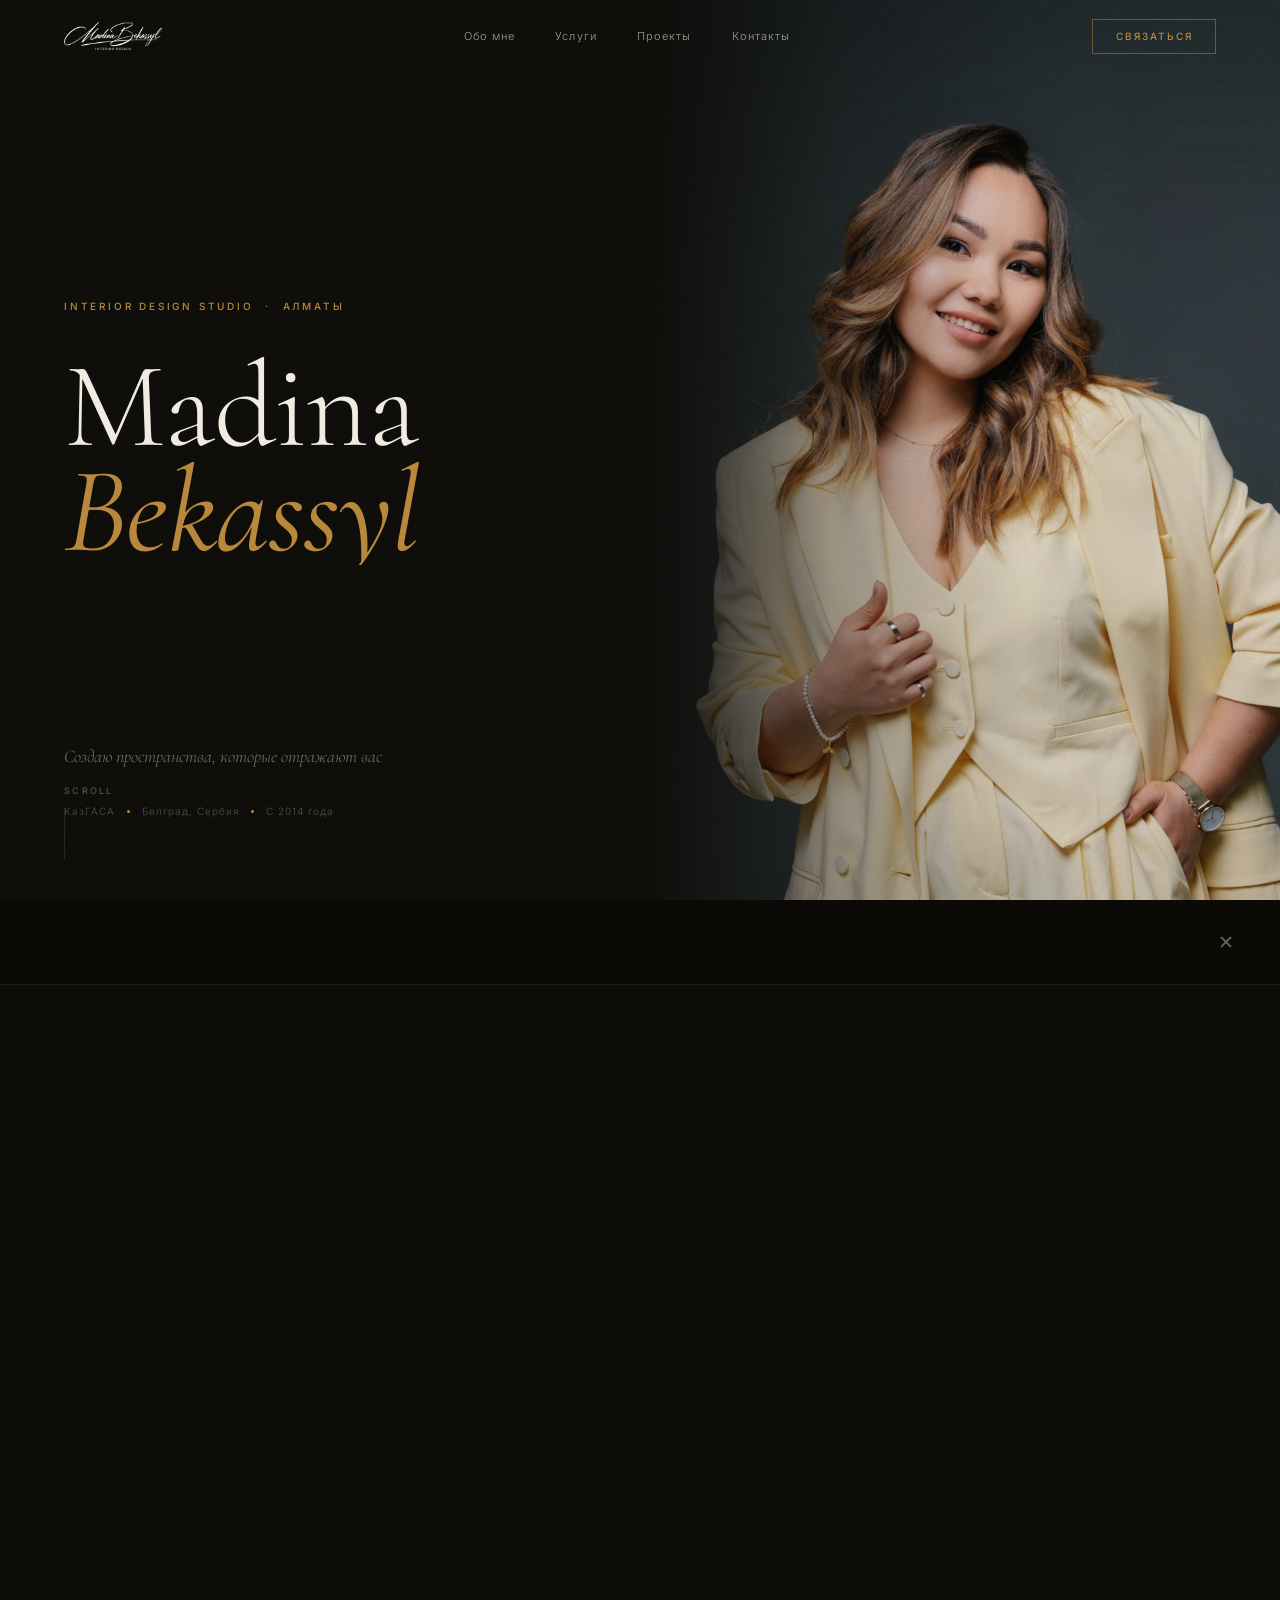
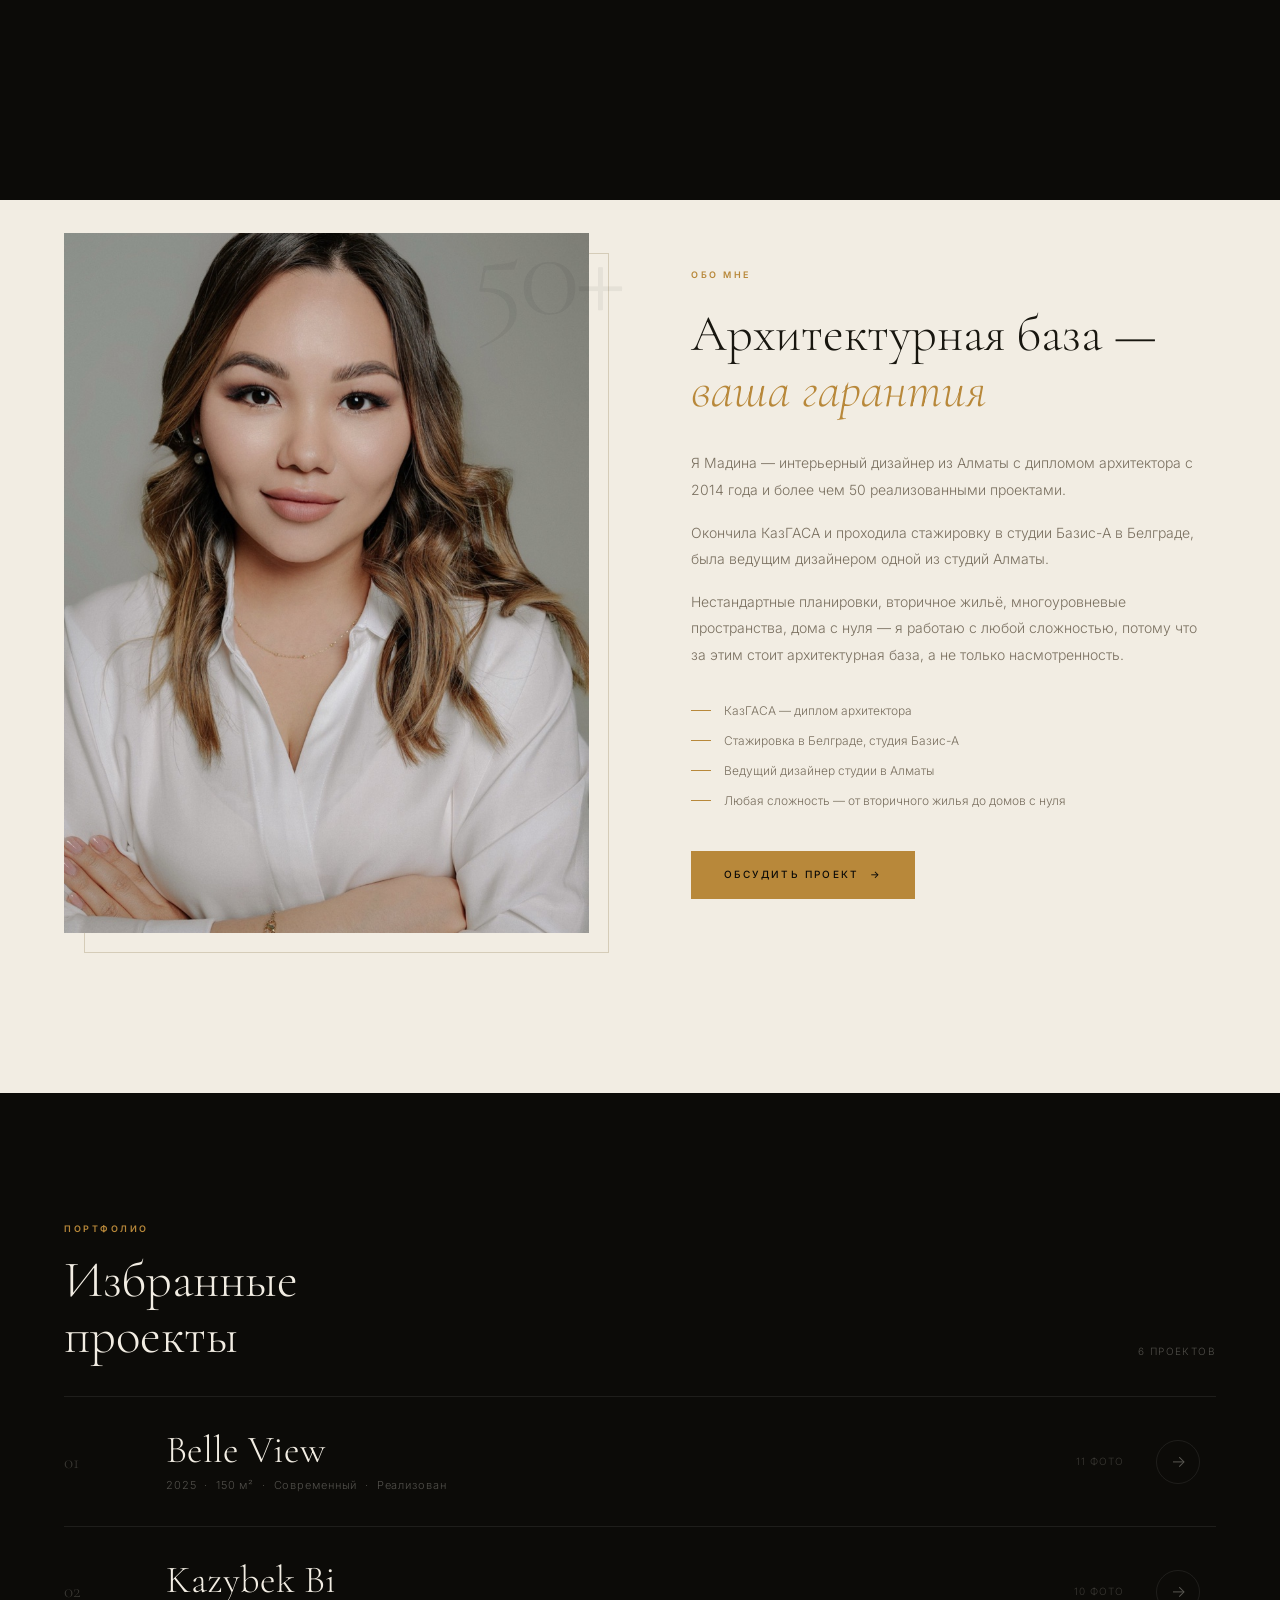
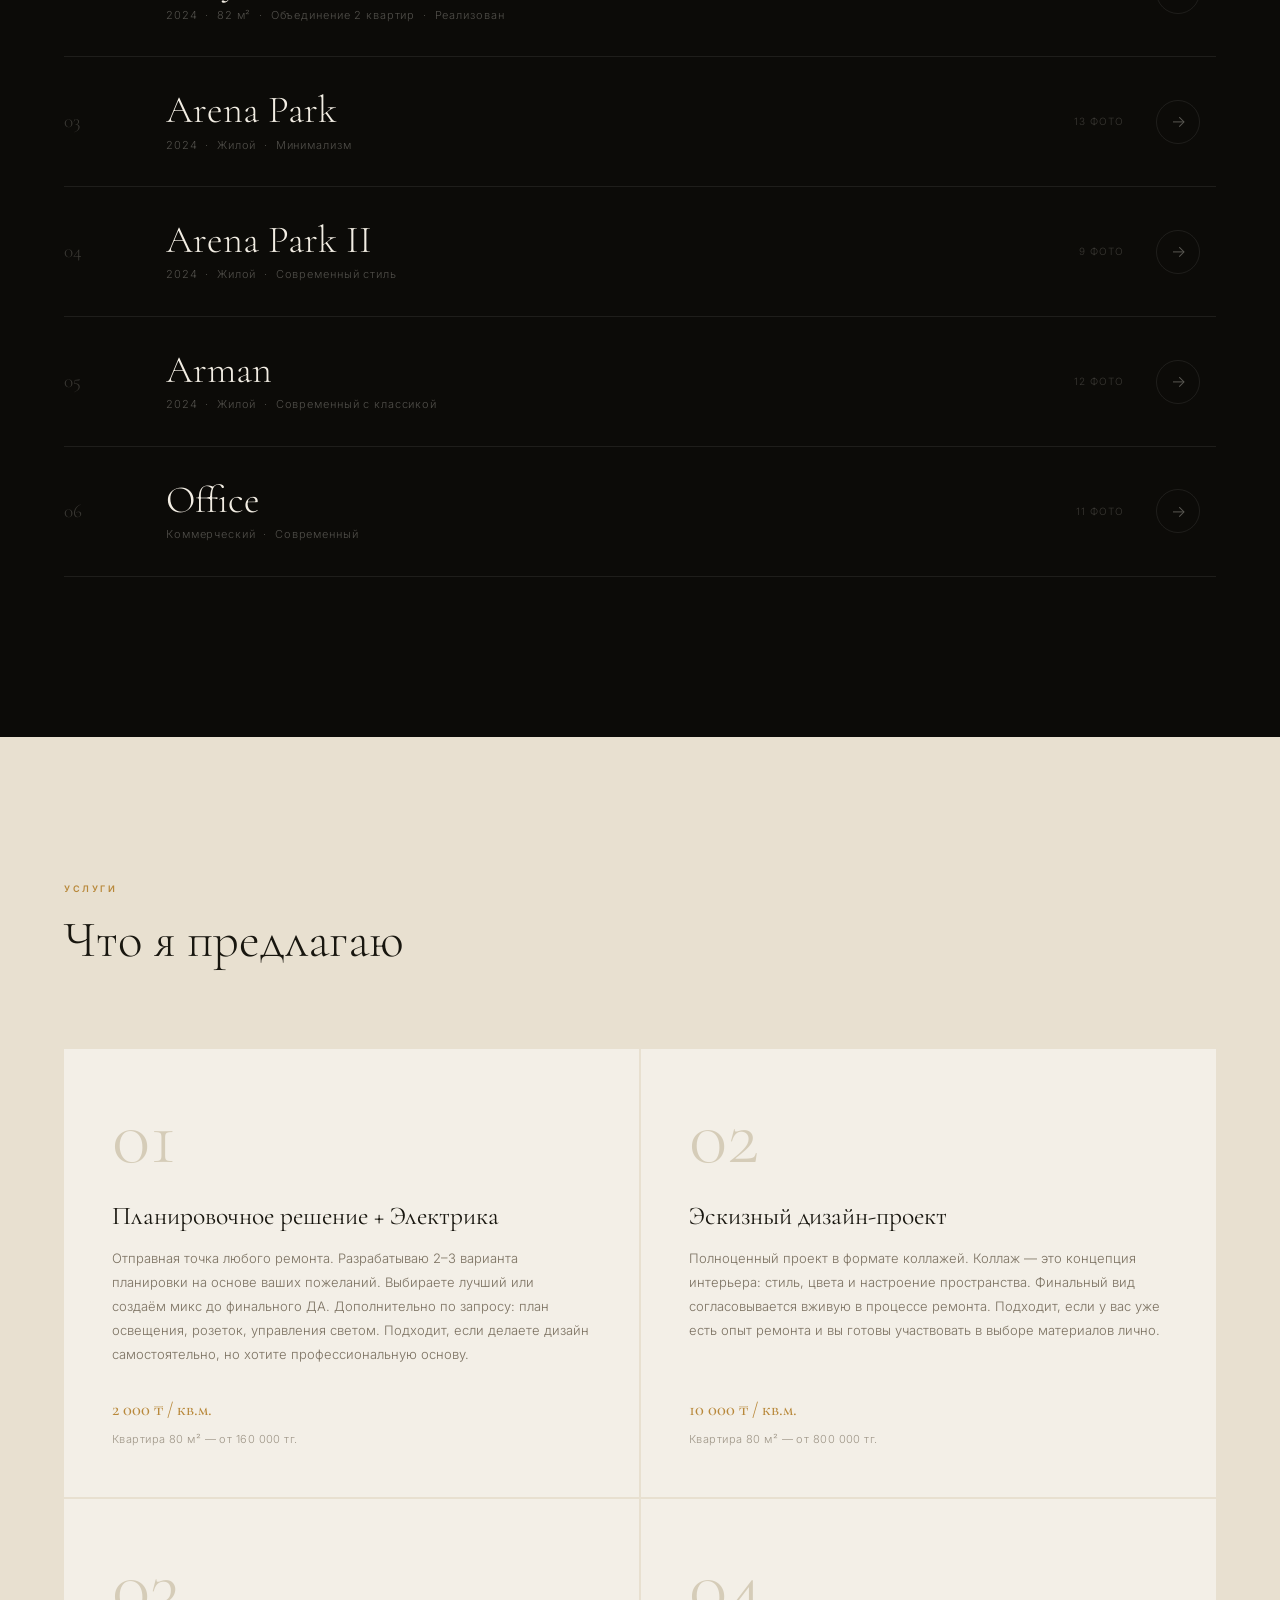
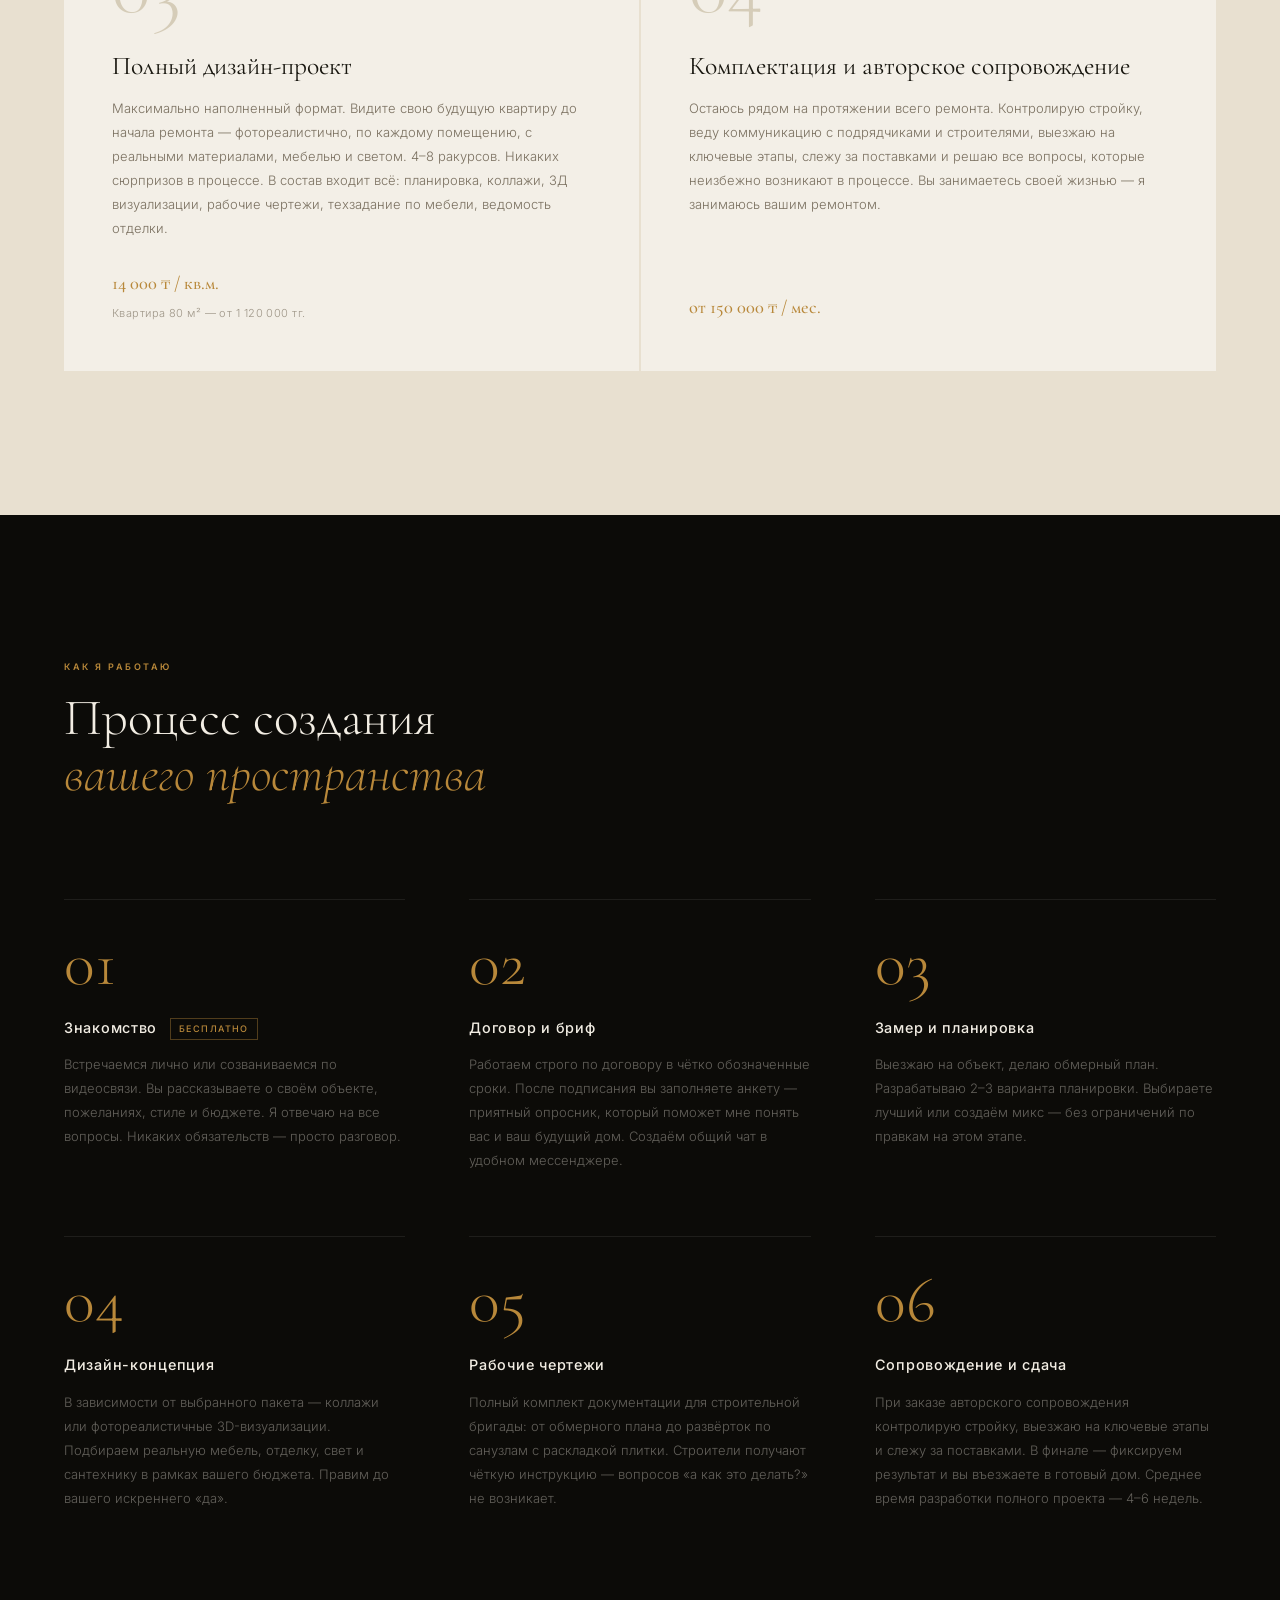
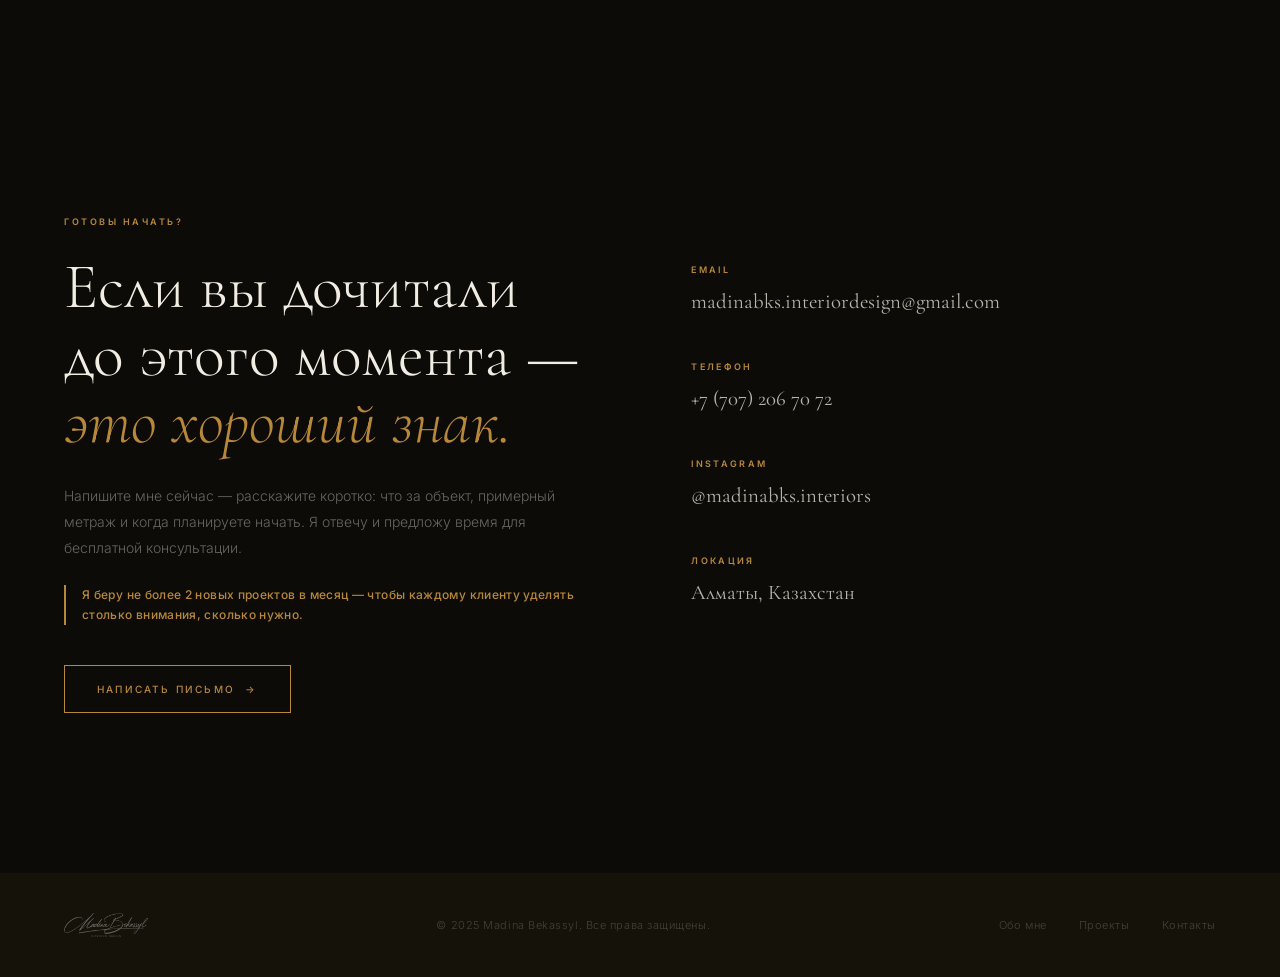
==== commit 45c351c6: "feat: redesign with Awwwards/fromanother.love style, update content from PDF - Split CSS and JS into" ====
--- a/docs/index.html
+++ b/docs/index.html
@@ -8,690 +8,39 @@
 
   <link rel="preconnect" href="https://fonts.googleapis.com">
   <link rel="preconnect" href="https://fonts.gstatic.com" crossorigin>
-  <link href="https://fonts.googleapis.com/css2?family=Cormorant+Garamond:ital,wght@0,300;0,400;0,500;1,300;1,400;1,500&family=Inter:wght@300;400;500&display=swap" rel="stylesheet">
-
-  <style>
-    /* ─── Tokens ─────────────────────────────────────────── */
-    :root {
-      --bg:       #F5F1EB;
-      --bg-warm:  #EDE7DA;
-      --bg-dark:  #161410;
-      --text:     #18160F;
-      --muted:    #7A7060;
-      --gold:     #B89060;
-      --gold-dim: #9A7448;
-      --border:   #DDD5C4;
-      --white:    #FFFFFF;
-
-      --serif: 'Cormorant Garamond', Georgia, serif;
-      --sans:  'Inter', system-ui, sans-serif;
-
-      --pad:   clamp(1.25rem, 5vw, 5rem);
-      --max:   1440px;
-      --nav-h: 72px;
-      --ease:  cubic-bezier(0.22, 1, 0.36, 1);
-    }
-
-    /* ─── Reset ──────────────────────────────────────────── */
-    *, *::before, *::after { box-sizing: border-box; margin: 0; padding: 0; }
-    html { scroll-behavior: smooth; }
-    body {
-      background: var(--bg);
-      color: var(--text);
-      font-family: var(--sans);
-      font-size: 16px;
-      font-weight: 300;
-      line-height: 1.7;
-      -webkit-font-smoothing: antialiased;
-      overflow-x: hidden;
-    }
-    img, video { display: block; max-width: 100%; height: auto; }
-    a { color: inherit; text-decoration: none; }
-    button { background: none; border: none; cursor: pointer; font: inherit; }
-
-    /* ─── Custom cursor ──────────────────────────────────── */
-    .cur-ring {
-      position: fixed; top: 0; left: 0;
-      width: 36px; height: 36px;
-      border: 1px solid rgba(184,144,96,.5);
-      border-radius: 50%;
-      pointer-events: none; z-index: 9999;
-      transform: translate(-50%, -50%);
-      transition: width .22s var(--ease), height .22s var(--ease),
-                  border-color .22s, background .22s, opacity .3s;
-      will-change: left, top;
-      opacity: 0;
-    }
-    .cur-dot {
-      position: fixed; top: 0; left: 0;
-      width: 5px; height: 5px;
-      background: var(--gold);
-      border-radius: 50%;
-      pointer-events: none; z-index: 9999;
-      transform: translate(-50%, -50%);
-      will-change: left, top;
-      opacity: 0; transition: opacity .3s;
-    }
-    .has-cursor .cur-ring,
-    .has-cursor .cur-dot { opacity: 1; }
-    .cur-hover .cur-ring {
-      width: 52px; height: 52px;
-      border-color: rgba(184,144,96,.7);
-      background: rgba(184,144,96,.04);
-    }
-
-    /* ─── Helpers ────────────────────────────────────────── */
-    .label {
-      display: inline-block;
-      font-size: 10px; font-weight: 500;
-      letter-spacing: .22em; text-transform: uppercase;
-      color: var(--gold); margin-bottom: 1.5rem;
-    }
-    .r {
-      opacity: 0; transform: translateY(26px);
-      transition: opacity .75s var(--ease), transform .75s var(--ease);
-    }
-    .r.d1 { transition-delay: .1s; }
-    .r.d2 { transition-delay: .2s; }
-    .r.d3 { transition-delay: .3s; }
-    .r.on { opacity: 1; transform: none; }
-
-    /* ─── Nav ────────────────────────────────────────────── */
-    .nav {
-      position: fixed; inset: 0 0 auto; z-index: 200;
-      height: var(--nav-h);
-      transition: background .35s var(--ease), box-shadow .35s var(--ease);
-    }
-    .nav.s {
-      background: rgba(245,241,235,.94);
-      backdrop-filter: blur(14px);
-      -webkit-backdrop-filter: blur(14px);
-      box-shadow: 0 1px 0 var(--border);
-    }
-    .nav__i {
-      max-width: var(--max); margin: auto;
-      padding: 0 var(--pad); height: 100%;
-      display: flex; align-items: center; justify-content: space-between;
-    }
-    .nav__logo { height: 30px; }
-    .nav__logo img { height: 100%; width: auto; }
-    .nav__links { display: flex; gap: 2.5rem; align-items: center; }
-    .nav__lk {
-      font-size: 12px; letter-spacing: .06em; color: var(--text);
-      position: relative; transition: color .2s;
-    }
-    .nav__lk::after {
-      content: ''; position: absolute;
-      bottom: -3px; left: 0; right: 0; height: 1px;
-      background: var(--gold);
-      transform: scaleX(0); transform-origin: right;
-      transition: transform .3s var(--ease);
-    }
-    .nav__lk:hover { color: var(--gold); }
-    .nav__lk:hover::after { transform: scaleX(1); transform-origin: left; }
-    .nav__cta {
-      font-size: 11px; font-weight: 500;
-      letter-spacing: .16em; text-transform: uppercase;
-      border: 1px solid var(--text); padding: .45rem 1.25rem;
-      transition: background .2s, color .2s;
-    }
-    .nav__cta:hover { background: var(--text); color: var(--bg); }
-    .nav__burger { display: none; flex-direction: column; gap: 5px; width: 28px; }
-    .nav__burger span {
-      display: block; height: 1px; background: var(--text);
-      transition: transform .3s, opacity .3s;
-    }
-    .nav__burger.o span:nth-child(1) { transform: rotate(45deg) translate(4px, 4px); }
-    .nav__burger.o span:nth-child(2) { opacity: 0; }
-    .nav__burger.o span:nth-child(3) { transform: rotate(-45deg) translate(4px, -4px); }
-
-    /* ─── Mobile menu ────────────────────────────────────── */
-    .mob {
-      position: fixed; inset: 0; z-index: 190;
-      background: var(--bg);
-      display: flex; flex-direction: column;
-      align-items: center; justify-content: center; gap: 2rem;
-      transform: translateX(100%);
-      transition: transform .45s var(--ease);
-    }
-    .mob.o { transform: none; }
-    .mob__lk {
-      font-family: var(--serif); font-size: clamp(2rem, 7vw, 3rem);
-      font-weight: 300; transition: color .2s;
-    }
-    .mob__lk:hover { color: var(--gold); }
-
-    /* ─── Hero ───────────────────────────────────────────── */
-    .hero {
-      display: grid; grid-template-columns: 1fr 1fr;
-      min-height: 100vh; overflow: hidden;
-    }
-    .hero__l {
-      display: flex; flex-direction: column; justify-content: flex-end;
-      padding: calc(var(--nav-h) + 5rem) var(--pad) 5rem;
-      position: relative; z-index: 2;
-    }
-    .hero__eyebrow {
-      font-size: 10px; font-weight: 500;
-      letter-spacing: .25em; text-transform: uppercase;
-      color: var(--gold); margin-bottom: 2rem;
-      opacity: 0; transform: translateY(18px);
-      animation: up .8s var(--ease) .15s forwards;
-    }
-    .hero__title {
-      font-family: var(--serif);
-      font-size: clamp(4.5rem, 7.5vw, 9rem);
-      font-weight: 300; line-height: .88;
-      margin-bottom: 2.25rem;
-      opacity: 0; transform: translateY(30px);
-      animation: up .9s var(--ease) .3s forwards;
-    }
-    .hero__title em { font-style: italic; color: var(--gold); display: block; }
-    .hero__sig {
-      width: clamp(160px, 18vw, 250px);
-      margin-bottom: 2.5rem;
-      opacity: 0; animation: fi 1.1s var(--ease) .55s forwards;
-    }
-    .hero__sig video,
-    .hero__sig img { width: 100%; }
-    .hero__tagline {
-      font-family: var(--serif);
-      font-size: clamp(1.05rem, 1.4vw, 1.35rem);
-      font-style: italic; font-weight: 300;
-      color: var(--muted); margin-bottom: 2.25rem;
-      opacity: 0; transform: translateY(18px);
-      animation: up .8s var(--ease) .7s forwards;
-    }
-    .hero__meta {
-      display: flex; align-items: center; gap: .85rem;
-      font-size: 11px; letter-spacing: .09em; color: var(--muted);
-      opacity: 0; animation: fi .8s var(--ease) .88s forwards;
-    }
-    .hero__dot {
-      width: 3px; height: 3px;
-      border-radius: 50%; background: var(--gold); flex-shrink: 0;
-    }
-    .hero__r { position: relative; overflow: hidden; }
-    .hero__r img {
-      position: absolute; inset: 0;
-      width: 100%; height: 100%;
-      object-fit: cover; object-position: center top;
-    }
-    .hero__r::before {
-      content: ''; position: absolute; inset: 0; z-index: 1;
-      background: linear-gradient(to right, var(--bg) 0%, transparent 28%);
-    }
-    .hero__scroll {
-      position: absolute; bottom: 2.5rem; left: var(--pad);
-      display: flex; flex-direction: column; align-items: flex-start; gap: .6rem;
-      font-size: 9px; font-weight: 500;
-      letter-spacing: .22em; text-transform: uppercase;
-      color: var(--muted); z-index: 3;
-      opacity: 0; animation: fi 1s var(--ease) 1.2s forwards;
-    }
-    .hero__scroll-ln {
-      width: 1px; height: 56px;
-      background: var(--border); overflow: hidden; position: relative;
-    }
-    .hero__scroll-ln::after {
-      content: '';
-      position: absolute; top: -100%; left: 0; right: 0; height: 100%;
-      background: var(--gold);
-      animation: sl 2s ease-in-out 1.6s infinite;
-    }
-    @keyframes up { to { opacity: 1; transform: none; } }
-    @keyframes fi { to { opacity: 1; } }
-    @keyframes sl { 0% { top: -100%; } 100% { top: 100%; } }
-
-    /* ─── Stats ──────────────────────────────────────────── */
-    .stats { background: var(--bg-dark); padding: 3.5rem var(--pad); }
-    .stats__i {
-      max-width: var(--max); margin: auto;
-      display: grid; grid-template-columns: repeat(4, 1fr);
-    }
-    .stats__cell {
-      text-align: center; padding: 0 1.5rem;
-      border-left: 1px solid rgba(255,255,255,.08);
-    }
-    .stats__cell:first-child { border-left: none; }
-    .stats__n {
-      display: block; font-family: var(--serif);
-      font-size: clamp(2rem, 3.5vw, 3.25rem);
-      font-weight: 300; color: var(--gold);
-      line-height: 1; margin-bottom: .5rem;
-    }
-    .stats__l {
-      display: block; font-size: 10px;
-      letter-spacing: .14em; text-transform: uppercase;
-      color: rgba(245,241,235,.4);
-    }
-
-    /* ─── About ──────────────────────────────────────────── */
-    .about {
-      padding: 9rem var(--pad);
-      max-width: var(--max); margin: auto;
-      display: grid; grid-template-columns: 1fr 1fr;
-      gap: clamp(3rem, 6vw, 7rem); align-items: center;
-    }
-    .about__img { position: relative; aspect-ratio: 3/4; overflow: hidden; }
-    .about__img img {
-      width: 100%; height: 100%; object-fit: cover;
-      transition: transform .8s var(--ease);
-    }
-    .about__img:hover img { transform: scale(1.04); }
-    .about__img-frame {
-      position: absolute; inset: 0;
-      border: 1px solid var(--border);
-      transform: translate(14px, 14px); pointer-events: none;
-    }
-    .about__h {
-      font-family: var(--serif);
-      font-size: clamp(2.4rem, 3.8vw, 3.5rem);
-      font-weight: 300; line-height: 1.15; margin-bottom: 2rem;
-    }
-    .about__h em { font-style: italic; color: var(--gold); }
-    .about__body { margin-bottom: 2.25rem; }
-    .about__body p {
-      font-size: 14.5px; color: var(--muted);
-      line-height: 1.85; margin-bottom: 1.1rem;
-    }
-    .about__creds { display: flex; flex-direction: column; gap: .65rem; margin-bottom: 2.75rem; }
-    .about__cred {
-      display: flex; align-items: center; gap: .75rem;
-      font-size: 12px; letter-spacing: .06em; color: var(--muted);
-    }
-    .about__cred::before {
-      content: ''; width: 22px; height: 1px;
-      background: var(--gold); flex-shrink: 0;
-    }
-
-    /* ─── Buttons ────────────────────────────────────────── */
-    .btn {
-      display: inline-flex; align-items: center; gap: .65rem;
-      font-size: 11px; font-weight: 500;
-      letter-spacing: .18em; text-transform: uppercase;
-      transition: all .25s;
-    }
-    .btn::after { content: '→'; transition: transform .25s; }
-    .btn:hover::after { transform: translateX(5px); }
-    .btn--border {
-      padding: .9rem 2rem;
-      border: 1px solid var(--text); color: var(--text);
-    }
-    .btn--border:hover { background: var(--text); color: var(--bg); }
-    .btn--gold {
-      padding: .9rem 2rem;
-      background: var(--gold); border: 1px solid var(--gold); color: var(--white);
-    }
-    .btn--gold:hover { background: var(--gold-dim); border-color: var(--gold-dim); }
-
-    /* ─── Services ───────────────────────────────────────── */
-    .svcs { background: var(--bg-warm); padding: 9rem var(--pad); }
-    .svcs__i { max-width: var(--max); margin: auto; }
-    .svcs__hd { margin-bottom: 4.5rem; }
-    .svcs__hd h2 {
-      font-family: var(--serif);
-      font-size: clamp(2.4rem, 3.8vw, 3.5rem);
-      font-weight: 300; line-height: 1.15;
-    }
-    .svcs__grid { display: grid; grid-template-columns: repeat(2, 1fr); gap: 2px; }
-    .svc {
-      background: var(--white); padding: 3rem;
-      display: flex; flex-direction: column;
-      transition: background .3s, color .3s;
-    }
-    .svc:hover { background: var(--bg-dark); color: var(--bg); }
-    .svc__n {
-      font-family: var(--serif); font-size: 4.5rem;
-      font-weight: 300; line-height: 1; color: var(--border);
-      margin-bottom: 1.5rem; transition: color .3s;
-    }
-    .svc:hover .svc__n { color: rgba(255,255,255,.05); }
-    .svc__title {
-      font-family: var(--serif); font-size: 1.55rem;
-      font-weight: 400; margin-bottom: .9rem; line-height: 1.25;
-    }
-    .svc__desc {
-      font-size: 13.5px; line-height: 1.8;
-      color: var(--muted); flex: 1; margin-bottom: 1.75rem;
-      transition: color .3s;
-    }
-    .svc:hover .svc__desc { color: rgba(245,241,235,.45); }
-    .svc__price {
-      font-family: var(--serif);
-      font-size: 1.15rem; font-weight: 500; color: var(--gold);
-    }
-
-    /* ─── Portfolio ──────────────────────────────────────── */
-    .folio { padding: 9rem var(--pad); max-width: var(--max); margin: auto; }
-    .folio__hd {
-      display: flex; justify-content: space-between;
-      align-items: flex-end; margin-bottom: 3.5rem;
-    }
-    .folio__hd h2 {
-      font-family: var(--serif);
-      font-size: clamp(2.4rem, 3.8vw, 3.5rem);
-      font-weight: 300; line-height: 1.15;
-    }
-    .folio__count {
-      font-size: 11px; letter-spacing: .12em;
-      color: var(--muted); text-transform: uppercase; padding-bottom: .5rem;
-    }
-    .folio__grid {
-      display: grid; grid-template-columns: repeat(12, 1fr);
-      grid-auto-rows: 260px; gap: 10px;
-    }
-    .pi:nth-child(1) { grid-column: span 7; grid-row: span 2; }
-    .pi:nth-child(2) { grid-column: span 5; }
-    .pi:nth-child(3) { grid-column: span 5; }
-    .pi:nth-child(4) { grid-column: span 4; }
-    .pi:nth-child(5) { grid-column: span 4; }
-    .pi:nth-child(6) { grid-column: span 4; }
-    .pi {
-      position: relative; overflow: hidden; cursor: pointer;
-      background: var(--bg-warm);
-    }
-    .pi__img { position: absolute; inset: 0; width: 100%; height: 100%; }
-    .pi__img img {
-      width: 100%; height: 100%; object-fit: cover;
-      transition: transform .85s var(--ease);
-    }
-    .pi:hover .pi__img img { transform: scale(1.07); }
-    .pi__ov {
-      position: absolute; inset: 0;
-      background: linear-gradient(to top,
-        rgba(14,11,7,.9) 0%, rgba(14,11,7,.25) 50%, transparent 100%);
-      display: flex; flex-direction: column; justify-content: flex-end;
-      padding: 1.75rem 2rem;
-      opacity: 0; transition: opacity .4s var(--ease);
-    }
-    .pi:hover .pi__ov { opacity: 1; }
-    .pi__name {
-      font-family: var(--serif); font-size: 1.6rem;
-      font-weight: 300; color: var(--white); line-height: 1.2; margin-bottom: .25rem;
-    }
-    .pi__sub {
-      font-size: 11px; letter-spacing: .09em;
-      color: rgba(255,255,255,.5); margin-bottom: 1rem;
-    }
-    .pi__cta {
-      display: inline-flex; align-items: center; gap: .5rem;
-      font-size: 10px; font-weight: 500;
-      letter-spacing: .18em; text-transform: uppercase;
-      color: var(--gold); transition: gap .25s;
-    }
-    .pi__cta::after { content: '→'; }
-    .pi:hover .pi__cta { gap: .75rem; }
-    .pi__badge {
-      position: absolute; top: 1rem; right: 1rem;
-      font-size: 10px; font-weight: 500; letter-spacing: .1em;
-      background: rgba(245,241,235,.12);
-      backdrop-filter: blur(8px); -webkit-backdrop-filter: blur(8px);
-      color: transparent; padding: .3rem .7rem;
-      transition: color .3s;
-    }
-    .pi:hover .pi__badge { color: rgba(255,255,255,.8); }
-
-    /* ─── Process ────────────────────────────────────────── */
-    .proc { background: var(--bg-dark); padding: 9rem var(--pad); }
-    .proc__i { max-width: var(--max); margin: auto; }
-    .proc__hd { margin-bottom: 5rem; }
-    .proc__hd .label { color: var(--gold); }
-    .proc__hd h2 {
-      font-family: var(--serif);
-      font-size: clamp(2.4rem, 3.8vw, 3.5rem);
-      font-weight: 300; line-height: 1.15; color: var(--bg);
-    }
-    .proc__hd h2 em { font-style: italic; color: var(--gold); }
-    .proc__steps { display: grid; grid-template-columns: repeat(3, 1fr); gap: 4rem; }
-    .pstep { border-top: 1px solid rgba(255,255,255,.08); padding-top: 2rem; }
-    .pstep__n {
-      font-family: var(--serif); font-size: 3.5rem;
-      font-weight: 300; color: var(--gold); line-height: 1; margin-bottom: 1.1rem;
-    }
-    .pstep__t {
-      font-size: .9rem; font-weight: 500;
-      letter-spacing: .06em; color: var(--bg); margin-bottom: .75rem;
-    }
-    .pstep__d { font-size: 13.5px; line-height: 1.8; color: rgba(245,241,235,.4); }
-
-    /* ─── Contact ────────────────────────────────────────── */
-    .contact { background: var(--bg-warm); padding: 9rem var(--pad); }
-    .contact__i {
-      max-width: var(--max); margin: auto;
-      display: grid; grid-template-columns: 1fr 1fr;
-      gap: clamp(3rem, 8vw, 9rem); align-items: start;
-    }
-    .contact__h {
-      font-family: var(--serif);
-      font-size: clamp(2.5rem, 4.5vw, 4.5rem);
-      font-weight: 300; line-height: 1.08; margin-bottom: 1.75rem;
-    }
-    .contact__h em { font-style: italic; color: var(--gold); }
-    .contact__p {
-      font-size: 14px; color: var(--muted);
-      line-height: 1.85; margin-bottom: 2.75rem;
-    }
-    .contact__r { padding-top: 3.5rem; }
-    .contact__items { display: flex; flex-direction: column; gap: 2.25rem; }
-    .ci__label {
-      font-size: 9px; font-weight: 600;
-      letter-spacing: .24em; text-transform: uppercase;
-      color: var(--gold); margin-bottom: .45rem;
-    }
-    .ci__val {
-      font-family: var(--serif); font-size: 1.25rem;
-      font-weight: 400; color: var(--text);
-    }
-    .ci__val a { transition: color .2s; }
-    .ci__val a:hover { color: var(--gold); }
-
-    /* ─── Footer ─────────────────────────────────────────── */
-    .ft { background: var(--bg-dark); padding: 2.25rem var(--pad); }
-    .ft__i {
-      max-width: var(--max); margin: auto;
-      display: flex; align-items: center; justify-content: space-between;
-    }
-    .ft__logo img { height: 26px; width: auto; opacity: .5; }
-    .ft__copy { font-size: 11px; letter-spacing: .05em; color: rgba(245,241,235,.28); }
-    .ft__links { display: flex; gap: 2rem; }
-    .ft__lk {
-      font-size: 11px; letter-spacing: .05em;
-      color: rgba(245,241,235,.28); transition: color .2s;
-    }
-    .ft__lk:hover { color: var(--gold); }
-
-    /* ─── Gallery modal ──────────────────────────────────── */
-    .gal {
-      position: fixed; inset: 0; z-index: 300;
-      background: var(--bg-dark);
-      transform: translateY(100%);
-      transition: transform .6s var(--ease);
-      display: flex; flex-direction: column;
-      overflow: hidden;
-    }
-    .gal.open { transform: none; }
-
-    .gal__head {
-      flex-shrink: 0;
-      background: rgba(22,20,16,.92);
-      backdrop-filter: blur(20px); -webkit-backdrop-filter: blur(20px);
-      padding: 1.25rem 2rem;
-      display: flex; align-items: center;
-      justify-content: space-between; gap: 2rem;
-      border-bottom: 1px solid rgba(255,255,255,.06);
-    }
-    .gal__name {
-      font-family: var(--serif); font-size: 1.65rem;
-      font-weight: 300; color: var(--white); line-height: 1.1;
-    }
-    .gal__meta {
-      font-size: 11px; letter-spacing: .07em;
-      color: rgba(255,255,255,.35); margin-top: .2rem;
-    }
-    .gal__close {
-      flex-shrink: 0; width: 44px; height: 44px;
-      display: flex; align-items: center; justify-content: center;
-      color: rgba(255,255,255,.45); font-size: 1.2rem;
-      transition: color .2s, transform .35s var(--ease);
-    }
-    .gal__close:hover { color: var(--white); transform: rotate(90deg); }
-
-    .gal__body {
-      flex: 1; overflow-y: auto;
-      padding: 1.5rem 2rem 3rem;
-    }
-    .gal__grid { columns: 3; column-gap: 8px; }
-    .gal__item {
-      break-inside: avoid; margin-bottom: 8px;
-      overflow: hidden; cursor: zoom-in; position: relative;
-      opacity: 0; transform: translateY(16px);
-      transition: opacity .5s var(--ease), transform .5s var(--ease);
-    }
-    .gal__item.vis { opacity: 1; transform: none; }
-    .gal__item img {
-      width: 100%; height: auto; display: block;
-      transition: transform .6s var(--ease);
-    }
-    .gal__item:hover img { transform: scale(1.04); }
-    .gal__item::after {
-      content: ''; position: absolute; inset: 0;
-      background: rgba(184,144,96,.06);
-      opacity: 0; transition: opacity .25s;
-    }
-    .gal__item:hover::after { opacity: 1; }
-
-    /* ─── Lightbox ───────────────────────────────────────── */
-    .lb {
-      position: fixed; inset: 0; z-index: 400;
-      background: rgba(9,7,5,.97);
-      opacity: 0; visibility: hidden;
-      transition: opacity .28s, visibility .28s;
-      display: flex; flex-direction: column;
-    }
-    .lb.open { opacity: 1; visibility: visible; }
-
-    .lb__head {
-      flex-shrink: 0; padding: 1.25rem 1.5rem;
-      display: flex; align-items: center; justify-content: space-between;
-    }
-    .lb__counter {
-      font-size: 12px; letter-spacing: .12em;
-      color: rgba(255,255,255,.3);
-    }
-    .lb__close {
-      width: 44px; height: 44px;
-      display: flex; align-items: center; justify-content: center;
-      color: rgba(255,255,255,.38); font-size: 1.1rem;
-      transition: color .2s, transform .35s var(--ease);
-    }
-    .lb__close:hover { color: var(--white); transform: rotate(90deg); }
-
-    .lb__stage {
-      flex: 1; display: flex; align-items: center; justify-content: center;
-      position: relative; padding: 0 4.5rem; min-height: 0;
-    }
-    .lb__img {
-      max-width: 100%; max-height: 100%;
-      object-fit: contain; display: block;
-      transition: opacity .18s;
-    }
-    .lb__img.fade { opacity: 0; }
-
-    .lb__btn {
-      position: absolute; top: 50%; transform: translateY(-50%);
-      width: 52px; height: 52px;
-      display: flex; align-items: center; justify-content: center;
-      border: 1px solid rgba(255,255,255,.1);
-      color: rgba(255,255,255,.45); font-size: 1.25rem;
-      transition: border-color .2s, color .2s, background .2s;
-    }
-    .lb__btn:hover {
-      border-color: rgba(255,255,255,.35); color: var(--white);
-      background: rgba(255,255,255,.04);
-    }
-    .lb__prev { left: 1rem; }
-    .lb__next { right: 1rem; }
-
-    .lb__thumbs {
-      flex-shrink: 0; height: 82px;
-      display: flex; align-items: center; gap: 5px;
-      padding: 0 1.5rem; overflow-x: auto; scrollbar-width: none;
-    }
-    .lb__thumbs::-webkit-scrollbar { display: none; }
-    .lb__thumb {
-      flex-shrink: 0; width: 60px; height: 56px;
-      overflow: hidden; opacity: .3;
-      border: 1px solid transparent; cursor: pointer;
-      transition: opacity .22s, border-color .22s;
-    }
-    .lb__thumb.a { opacity: 1; border-color: var(--gold); }
-    .lb__thumb img { width: 100%; height: 100%; object-fit: cover; }
-
-    /* ─── Responsive ─────────────────────────────────────── */
-    @media (max-width: 1100px) {
-      .hero { grid-template-columns: 1fr; }
-      .hero__r { height: 55vw; min-height: 280px; }
-      .hero__r::before { background: linear-gradient(to bottom, var(--bg) 0%, transparent 28%); }
-      .hero__scroll { display: none; }
-      .about { grid-template-columns: 1fr; }
-      .stats__i { grid-template-columns: repeat(2, 1fr); }
-      .stats__cell:nth-child(2n+1) { border-left: none; }
-      .stats__cell:nth-child(n+3) {
-        border-top: 1px solid rgba(255,255,255,.08);
-        padding-top: 1.5rem; margin-top: 1.5rem;
-      }
-      .proc__steps { grid-template-columns: repeat(2, 1fr); }
-      .contact__i { grid-template-columns: 1fr; }
-      .contact__r { padding-top: 0; }
-      .gal__grid { columns: 2; }
-    }
-
-    @media (max-width: 768px) {
-      :root { --pad: 1.25rem; }
-      .nav__links, .nav__cta { display: none; }
-      .nav__burger { display: flex; }
-      .cur-ring, .cur-dot { display: none !important; }
-      .hero__l { padding: calc(var(--nav-h) + 2rem) var(--pad) 2.5rem; }
-      .hero__title { font-size: clamp(3.5rem, 14vw, 5.5rem); }
-      .hero__sig { width: 150px; }
-      .svcs__grid { grid-template-columns: 1fr; }
-      .svc { padding: 2rem; }
-      .folio__grid { grid-template-columns: 1fr; grid-auto-rows: 58vw; }
-      .pi:nth-child(n) { grid-column: span 1; grid-row: span 1; }
-      .folio__hd { flex-direction: column; align-items: flex-start; gap: .5rem; }
-      .proc__steps { grid-template-columns: 1fr; gap: 2.5rem; }
-      .ft__i { flex-direction: column; gap: 1.25rem; text-align: center; }
-      .ft__links { justify-content: center; }
-      .gal__grid { columns: 1; }
-      .gal__body { padding: 1rem 1rem 2.5rem; }
-      .gal__head { padding: 1rem 1.25rem; }
-      .lb__stage { padding: 0 3rem; }
-      .lb__btn { width: 42px; height: 42px; font-size: 1rem; }
-      .lb__prev { left: .3rem; }
-      .lb__next { right: .3rem; }
-    }
-  </style>
+  <link href="https://fonts.googleapis.com/css2?family=Cormorant:ital,wght@0,300;0,400;0,500;1,300;1,400;1,500&family=Cormorant+Garamond:ital,wght@0,300;0,400;0,500;1,300;1,400;1,500&family=Inter:wght@300;400;500&display=swap" rel="stylesheet">
+  <link rel="stylesheet" href="static/css/style.css">
 </head>
 <body>
 
-<!-- ─── Custom cursor ──────────────────────────────────── -->
-<div class="cur-ring" id="curRing"></div>
-<div class="cur-dot"  id="curDot"></div>
-
-<!-- ─── Mobile menu ───────────────────────────────────── -->
-<div class="mob" id="mob">
-  <a href="#about"     class="mob__lk" data-ml>Обо мне</a>
-  <a href="#services"  class="mob__lk" data-ml>Услуги</a>
-  <a href="#portfolio" class="mob__lk" data-ml>Проекты</a>
-  <a href="#contact"   class="mob__lk" data-ml>Контакты</a>
-</div>
-
-<!-- ─── Nav ───────────────────────────────────────────── -->
-<nav class="nav" id="nav">
+<!-- Noise texture -->
+<div class="noise" aria-hidden="true"></div>
+
+<!-- Preloader -->
+<div class="preloader" id="preloader" aria-hidden="true">
+  <div class="preloader__count">0</div>
+  <div class="preloader__bar">
+    <div class="preloader__bar-fill"></div>
+  </div>
+</div>
+
+<!-- Custom cursor -->
+<div class="cur-dot"  id="curDot"  aria-hidden="true"></div>
+<div class="cur-ring" id="curRing" aria-hidden="true"></div>
+
+<!-- Mobile menu -->
+<div class="mob" id="mob" aria-label="Мобильное меню">
+  <a href="#about"     class="mob__lk">Обо мне</a>
+  <a href="#services"  class="mob__lk">Услуги</a>
+  <a href="#portfolio" class="mob__lk">Проекты</a>
+  <a href="#contact"   class="mob__lk">Контакты</a>
+</div>
+
+<!-- Nav -->
+<nav class="nav" id="nav" aria-label="Главное меню">
   <div class="nav__i">
     <a href="./" class="nav__logo">
-      <img src="static/images/logo/logo-black.png" alt="Madina Bekassyl">
+      <img src="static/images/logo/logo-white.png" alt="Madina Bekassyl">
     </a>
     <div class="nav__links">
       <a href="#about"     class="nav__lk">Обо мне</a>
@@ -700,255 +49,316 @@
       <a href="#contact"   class="nav__lk">Контакты</a>
     </div>
     <a href="#contact" class="nav__cta">Связаться</a>
-    <button class="nav__burger" id="burger" aria-label="Menu">
+    <button class="nav__burger" id="burger" aria-label="Открыть меню">
       <span></span><span></span><span></span>
     </button>
   </div>
 </nav>
 
-<!-- ─── Hero ──────────────────────────────────────────── -->
+<!-- Hero -->
 <section class="hero" id="home">
   <div class="hero__l">
-    <span class="hero__eyebrow">Interior Design Studio &nbsp;·&nbsp; Алматы</span>
+    <span class="hero__tag">Interior Design Studio &nbsp;·&nbsp; Алматы</span>
     <h1 class="hero__title">
-      Madina<br><em>Bekassyl</em>
+      <span class="hero__title-line"><span>Madina</span></span>
+      <span class="hero__title-line italic"><span>Bekassyl</span></span>
     </h1>
     <div class="hero__sig">
       <video autoplay loop muted playsinline>
         <source src="static/images/logo/signature-black.mp4" type="video/mp4">
-        <img src="static/images/logo/signature-black.gif" alt="Signature">
+        <img src="static/images/logo/signature-black.gif" alt="Подпись Мадины">
       </video>
     </div>
     <p class="hero__tagline">Создаю пространства, которые отражают вас</p>
     <div class="hero__meta">
       <span>КазГАСА</span>
-      <span class="hero__dot"></span>
+      <span class="hero__sep"></span>
       <span>Белград, Сербия</span>
-      <span class="hero__dot"></span>
+      <span class="hero__sep"></span>
       <span>С 2014 года</span>
     </div>
   </div>
   <div class="hero__r">
     <img src="static/images/photos/portrait.jpg" alt="Madina Bekassyl — Interior Designer">
   </div>
-  <a href="#about" class="hero__scroll">
+  <a href="#about" class="hero__scroll" aria-label="Прокрутить вниз">
     <span>Scroll</span>
-    <div class="hero__scroll-ln"></div>
+    <div class="hero__scroll-line"></div>
   </a>
 </section>
 
-<!-- ─── Stats ─────────────────────────────────────────── -->
+<!-- Marquee -->
+<div class="marquee" aria-hidden="true">
+  <div class="marquee__track">
+    <div class="marquee__item">
+      Interior Design <span class="marquee__dot"></span>
+      Алматы <span class="marquee__dot"></span>
+      С 2014 года <span class="marquee__dot"></span>
+      50 000+ кв.м. <span class="marquee__dot"></span>
+      50+ проектов <span class="marquee__dot"></span>
+      2 страны <span class="marquee__dot"></span>
+      КазГАСА <span class="marquee__dot"></span>
+      Белград
+    </div>
+    <div class="marquee__item">
+      Interior Design <span class="marquee__dot"></span>
+      Алматы <span class="marquee__dot"></span>
+      С 2014 года <span class="marquee__dot"></span>
+      50 000+ кв.м. <span class="marquee__dot"></span>
+      50+ проектов <span class="marquee__dot"></span>
+      2 страны <span class="marquee__dot"></span>
+      КазГАСА <span class="marquee__dot"></span>
+      Белград
+    </div>
+  </div>
+</div>
+
+<!-- Stats -->
 <div class="stats">
   <div class="stats__i">
-    <div class="stats__cell r">
+    <div class="stats__cell reveal">
       <strong class="stats__n">50 000+</strong>
       <span class="stats__l">кв.м. спроектировано</span>
     </div>
-    <div class="stats__cell r d1">
+    <div class="stats__cell reveal d1">
       <strong class="stats__n">10+</strong>
       <span class="stats__l">лет опыта</span>
     </div>
-    <div class="stats__cell r d2">
+    <div class="stats__cell reveal d2">
       <strong class="stats__n">50+</strong>
       <span class="stats__l">реализованных проектов</span>
     </div>
-    <div class="stats__cell r d3">
+    <div class="stats__cell reveal d3">
       <strong class="stats__n">2</strong>
       <span class="stats__l">страны практики</span>
     </div>
   </div>
 </div>
 
-<!-- ─── About ─────────────────────────────────────────── -->
-<section id="about">
+<!-- Statement — fromanother.love inspired -->
+<div class="statement">
+  <div class="statement__i">
+    <p class="statement__text reveal">
+      Со мной вы получаете не просто красивый интерьер&nbsp;—
+      вы получаете пространство, которое правильно построено,
+      продуманно спроектировано и прослужит вам десятилетия.
+    </p>
+    <div class="statement__line reveal d1" aria-hidden="true"></div>
+    <span class="statement__sub reveal d2">Madina Bekassyl &nbsp;·&nbsp; Interior Design &nbsp;·&nbsp; Алматы</span>
+  </div>
+</div>
+
+<!-- About -->
+<section id="about" class="about-section">
   <div class="about">
-    <div class="about__img r">
-      <img src="static/images/photos/portrait-2.jpg" alt="Madina Bekassyl">
-      <div class="about__img-frame"></div>
+    <div class="about__visual reveal">
+      <div class="about__img">
+        <img src="static/images/photos/portrait-2.jpg" alt="Madina Bekassyl">
+      </div>
+      <div class="about__frame" aria-hidden="true"></div>
+      <div class="about__num" aria-hidden="true">50+</div>
     </div>
     <div class="about__content">
-      <span class="label">Обо мне</span>
-      <h2 class="about__h r">Дизайнер,<br><em>создающий истории</em></h2>
-      <div class="about__body r d1">
-        <p>Я Мадина — интерьерный дизайнер с 2014 года. Выпускница Казахской Государственной Архитектурно-Строительной Академии (КазГАСА).</p>
-        <p>Стажировалась в Сербии, в Белграде, где приобрела ценный международный опыт и уникальные подходы к созданию пространства.</p>
-        <p>За годы работы разработала более 50 000 квадратных метров жилых и коммерческих пространств. Каждый проект отражает индивидуальность клиента и высочайшие стандарты качества.</p>
-      </div>
-      <div class="about__creds r d2">
-        <div class="about__cred">КазГАСА — архитектурно-строительное образование</div>
-        <div class="about__cred">Стажировка в Белграде, Сербия</div>
-        <div class="about__cred">Жилые и коммерческие проекты</div>
-        <div class="about__cred">Функциональность и эстетика в каждой детали</div>
-      </div>
-      <a href="#contact" class="btn btn--border r d3">Обсудить проект</a>
-    </div>
-  </div>
-</section>
-
-<!-- ─── Services ──────────────────────────────────────── -->
+      <span class="about__tag reveal">Обо мне</span>
+      <h2 class="about__h reveal">Архитектурная база&nbsp;—<br><em>ваша гарантия</em></h2>
+      <div class="about__text reveal d1">
+        <p>Я Мадина — интерьерный дизайнер из Алматы с дипломом архитектора с 2014 года и более чем 50 реализованными проектами.</p>
+        <p>Окончила КазГАСА и проходила стажировку в студии Базис-А в Белграде, была ведущим дизайнером одной из студий Алматы.</p>
+        <p>Нестандартные планировки, вторичное жильё, многоуровневые пространства, дома с нуля — я работаю с любой сложностью, потому что за этим стоит архитектурная база, а не только насмотренность.</p>
+      </div>
+      <div class="about__creds reveal d2">
+        <div class="about__cred">КазГАСА — диплом архитектора</div>
+        <div class="about__cred">Стажировка в Белграде, студия Базис-А</div>
+        <div class="about__cred">Ведущий дизайнер студии в Алматы</div>
+        <div class="about__cred">Любая сложность — от вторичного жилья до домов с нуля</div>
+      </div>
+      <a href="#contact" class="btn btn--gold reveal d3">Обсудить проект</a>
+    </div>
+  </div>
+</section>
+
+<!-- Portfolio -->
+<section id="portfolio" class="folio">
+  <div class="folio__i">
+
+    <div class="folio__hd reveal">
+      <div>
+        <span class="folio__tag">Портфолио</span>
+        <h2 class="folio__h">Избранные<br>проекты</h2>
+      </div>
+      <span class="folio__count">6 проектов</span>
+    </div>
+
+    <ul class="proj-list">
+      <li class="proj-item reveal" data-project="belle-view">
+        <div class="proj-item__inner">
+          <span class="proj-item__num">01</span>
+          <div class="proj-item__info">
+            <div class="proj-item__name">Belle View</div>
+            <div class="proj-item__sub">2025 &nbsp;·&nbsp; 150 м² &nbsp;·&nbsp; Современный &nbsp;·&nbsp; Реализован</div>
+          </div>
+          <span class="proj-item__badge">11 фото</span>
+          <div class="proj-item__arrow">→</div>
+        </div>
+      </li>
+      <li class="proj-item reveal d1" data-project="kazybek">
+        <div class="proj-item__inner">
+          <span class="proj-item__num">02</span>
+          <div class="proj-item__info">
+            <div class="proj-item__name">Kazybek Bi</div>
+            <div class="proj-item__sub">2024 &nbsp;·&nbsp; 82 м² &nbsp;·&nbsp; Объединение 2 квартир &nbsp;·&nbsp; Реализован</div>
+          </div>
+          <span class="proj-item__badge">10 фото</span>
+          <div class="proj-item__arrow">→</div>
+        </div>
+      </li>
+      <li class="proj-item reveal d2" data-project="arena-park">
+        <div class="proj-item__inner">
+          <span class="proj-item__num">03</span>
+          <div class="proj-item__info">
+            <div class="proj-item__name">Arena Park</div>
+            <div class="proj-item__sub">2024 &nbsp;·&nbsp; Жилой &nbsp;·&nbsp; Минимализм</div>
+          </div>
+          <span class="proj-item__badge">13 фото</span>
+          <div class="proj-item__arrow">→</div>
+        </div>
+      </li>
+      <li class="proj-item reveal" data-project="arena-park-2">
+        <div class="proj-item__inner">
+          <span class="proj-item__num">04</span>
+          <div class="proj-item__info">
+            <div class="proj-item__name">Arena Park II</div>
+            <div class="proj-item__sub">2024 &nbsp;·&nbsp; Жилой &nbsp;·&nbsp; Современный стиль</div>
+          </div>
+          <span class="proj-item__badge">9 фото</span>
+          <div class="proj-item__arrow">→</div>
+        </div>
+      </li>
+      <li class="proj-item reveal d1" data-project="arman">
+        <div class="proj-item__inner">
+          <span class="proj-item__num">05</span>
+          <div class="proj-item__info">
+            <div class="proj-item__name">Arman</div>
+            <div class="proj-item__sub">2024 &nbsp;·&nbsp; Жилой &nbsp;·&nbsp; Современный с классикой</div>
+          </div>
+          <span class="proj-item__badge">12 фото</span>
+          <div class="proj-item__arrow">→</div>
+        </div>
+      </li>
+      <li class="proj-item reveal d2" data-project="office">
+        <div class="proj-item__inner">
+          <span class="proj-item__num">06</span>
+          <div class="proj-item__info">
+            <div class="proj-item__name">Office</div>
+            <div class="proj-item__sub">Коммерческий &nbsp;·&nbsp; Современный</div>
+          </div>
+          <span class="proj-item__badge">11 фото</span>
+          <div class="proj-item__arrow">→</div>
+        </div>
+      </li>
+    </ul>
+
+  </div>
+</section>
+
+<!-- Floating hover image for project list -->
+<div class="proj-hover-img" id="projHoverImg" aria-hidden="true">
+  <img src="" alt="">
+</div>
+
+<!-- Services -->
 <section id="services" class="svcs">
   <div class="svcs__i">
-    <div class="svcs__hd r">
-      <span class="label">Услуги</span>
-      <h2>Что я предлагаю</h2>
+    <div class="svcs__hd">
+      <span class="svcs__tag reveal">Услуги</span>
+      <h2 class="svcs__h reveal">Что я предлагаю</h2>
     </div>
     <div class="svcs__grid">
-      <div class="svc r">
+      <div class="svc reveal">
         <span class="svc__n">01</span>
+        <h3 class="svc__title">Планировочное решение + Электрика</h3>
+        <p class="svc__desc">Отправная точка любого ремонта. Разрабатываю 2–3 варианта планировки на основе ваших пожеланий. Выбираете лучший или создаём микс до финального ДА. Дополнительно по запросу: план освещения, розеток, управления светом. Подходит, если делаете дизайн самостоятельно, но хотите профессиональную основу.</p>
+        <div class="svc__price">2 000 ₸ / кв.м. <span class="svc__example">Квартира 80 м² — от 160 000 тг.</span></div>
+      </div>
+      <div class="svc reveal d1">
+        <span class="svc__n">02</span>
+        <h3 class="svc__title">Эскизный дизайн-проект</h3>
+        <p class="svc__desc">Полноценный проект в формате коллажей. Коллаж — это концепция интерьера: стиль, цвета и настроение пространства. Финальный вид согласовывается вживую в процессе ремонта. Подходит, если у вас уже есть опыт ремонта и вы готовы участвовать в выборе материалов лично.</p>
+        <div class="svc__price">10 000 ₸ / кв.м. <span class="svc__example">Квартира 80 м² — от 800 000 тг.</span></div>
+      </div>
+      <div class="svc reveal d2">
+        <span class="svc__n">03</span>
         <h3 class="svc__title">Полный дизайн-проект</h3>
-        <p class="svc__desc">Максимально наполненный проект: планировочные решения, коллажи, реалистичные 3D-визуализации (4–8 ракурсов), рабочие чертежи для строительной бригады, ведомость и техзадание по индивидуальной мебели.</p>
-        <div class="svc__price">12 000 ₸ / кв.м.</div>
-      </div>
-      <div class="svc r d1">
-        <span class="svc__n">02</span>
-        <h3 class="svc__title">Эскизный проект</h3>
-        <p class="svc__desc">Планировочное решение, коллажи с реальными материалами и мебелью в рамках бюджета, рабочие чертежи и ведомость к проекту. Идеально для объектов до 150 кв.м. Гибкая система расчёта.</p>
-        <div class="svc__price">9 000 ₸ / кв.м.</div>
-      </div>
-      <div class="svc r d2">
-        <span class="svc__n">03</span>
-        <h3 class="svc__title">Планировочное решение</h3>
-        <p class="svc__desc">Замер помещения, обмерный план, разработка 2–3 вариантов планировки на основе брифа. Расстановка мебели и сантехники с габаритными размерами. Можно заказать отдельно.</p>
-        <div class="svc__price">2 000 ₸ / кв.м.</div>
-      </div>
-      <div class="svc r d3">
+        <p class="svc__desc">Максимально наполненный формат. Видите свою будущую квартиру до начала ремонта — фотореалистично, по каждому помещению, с реальными материалами, мебелью и светом. 4–8 ракурсов. Никаких сюрпризов в процессе. В состав входит всё: планировка, коллажи, 3Д визуализации, рабочие чертежи, техзадание по мебели, ведомость отделки.</p>
+        <div class="svc__price">14 000 ₸ / кв.м. <span class="svc__example">Квартира 80 м² — от 1 120 000 тг.</span></div>
+      </div>
+      <div class="svc reveal d3">
         <span class="svc__n">04</span>
-        <h3 class="svc__title">Авторское сопровождение</h3>
-        <p class="svc__desc">Контроль соответствия проекту, выезды в салоны, согласование материалов и отделки, постоянная связь с прорабом, приёмка ключевых этапов стройки, оперативное решение вопросов.</p>
-        <div class="svc__price">150 000 ₸ / мес.</div>
-      </div>
-    </div>
-  </div>
-</section>
-
-<!-- ─── Portfolio ──────────────────────────────────────── -->
-<section id="portfolio" class="folio">
-  <div class="folio__hd r">
-    <div>
-      <span class="label">Портфолио</span>
-      <h2>Избранные проекты</h2>
-    </div>
-    <span class="folio__count">6 проектов</span>
-  </div>
-
-  <div class="folio__grid">
-
-    <div class="pi r" onclick="openGallery('belle-view')">
-      <div class="pi__img">
-        <img src="static/images/projects/belle-view/01.jpg" alt="Belle View" loading="lazy">
-      </div>
-      <div class="pi__ov">
-        <h3 class="pi__name">Belle View</h3>
-        <p class="pi__sub">2024 &nbsp;·&nbsp; Жилой &nbsp;·&nbsp; Современный стиль</p>
-        <span class="pi__cta">Открыть галерею</span>
-      </div>
-      <span class="pi__badge">11 фото</span>
-    </div>
-
-    <div class="pi r d1" onclick="openGallery('kazybek')">
-      <div class="pi__img">
-        <img src="static/images/projects/kazybek/01.jpg" alt="Kazybek Bi" loading="lazy">
-      </div>
-      <div class="pi__ov">
-        <h3 class="pi__name">Kazybek Bi</h3>
-        <p class="pi__sub">2024 &nbsp;·&nbsp; Жилой &nbsp;·&nbsp; Современный стиль</p>
-        <span class="pi__cta">Открыть галерею</span>
-      </div>
-      <span class="pi__badge">10 фото</span>
-    </div>
-
-    <div class="pi r d2" onclick="openGallery('arena-park')">
-      <div class="pi__img">
-        <img src="static/images/projects/arena-park/01.jpg" alt="Arena Park" loading="lazy">
-      </div>
-      <div class="pi__ov">
-        <h3 class="pi__name">Arena Park</h3>
-        <p class="pi__sub">2024 &nbsp;·&nbsp; Жилой &nbsp;·&nbsp; Минимализм</p>
-        <span class="pi__cta">Открыть галерею</span>
-      </div>
-      <span class="pi__badge">13 фото</span>
-    </div>
-
-    <div class="pi r" onclick="openGallery('arena-park-2')">
-      <div class="pi__img">
-        <img src="static/images/projects/arena-park-2/02.jpg" alt="Arena Park II" loading="lazy">
-      </div>
-      <div class="pi__ov">
-        <h3 class="pi__name">Arena Park II</h3>
-        <p class="pi__sub">2024 &nbsp;·&nbsp; Жилой &nbsp;·&nbsp; Современный стиль</p>
-        <span class="pi__cta">Открыть галерею</span>
-      </div>
-      <span class="pi__badge">9 фото</span>
-    </div>
-
-    <div class="pi r d1" onclick="openGallery('arman')">
-      <div class="pi__img">
-        <img src="static/images/projects/arman/01.jpg" alt="Arman" loading="lazy">
-      </div>
-      <div class="pi__ov">
-        <h3 class="pi__name">Arman</h3>
-        <p class="pi__sub">2024 &nbsp;·&nbsp; Жилой &nbsp;·&nbsp; Современный с классикой</p>
-        <span class="pi__cta">Открыть галерею</span>
-      </div>
-      <span class="pi__badge">12 фото</span>
-    </div>
-
-    <div class="pi r d2" onclick="openGallery('office')">
-      <div class="pi__img">
-        <img src="static/images/projects/office/01.jpg" alt="Office" loading="lazy">
-      </div>
-      <div class="pi__ov">
-        <h3 class="pi__name">Office</h3>
-        <p class="pi__sub">Коммерческий &nbsp;·&nbsp; Современный</p>
-        <span class="pi__cta">Открыть галерею</span>
-      </div>
-      <span class="pi__badge">11 фото</span>
-    </div>
-
-  </div>
-</section>
-
-<!-- ─── Process ───────────────────────────────────────── -->
+        <h3 class="svc__title">Комплектация и авторское сопровождение</h3>
+        <p class="svc__desc">Остаюсь рядом на протяжении всего ремонта. Контролирую стройку, веду коммуникацию с подрядчиками и строителями, выезжаю на ключевые этапы, слежу за поставками и решаю все вопросы, которые неизбежно возникают в процессе. Вы занимаетесь своей жизнью — я занимаюсь вашим ремонтом.</p>
+        <div class="svc__price">от 150 000 ₸ / мес.</div>
+      </div>
+    </div>
+  </div>
+</section>
+
+<!-- Process -->
 <section class="proc">
   <div class="proc__i">
-    <div class="proc__hd r">
-      <span class="label">Как я работаю</span>
-      <h2>Процесс создания<br><em>вашего пространства</em></h2>
+    <div class="proc__hd">
+      <span class="proc__tag reveal">Как я работаю</span>
+      <h2 class="proc__h reveal">Процесс создания<br><em>вашего пространства</em></h2>
     </div>
     <div class="proc__steps">
-      <div class="pstep r">
+      <div class="pstep reveal">
         <div class="pstep__n">01</div>
-        <h3 class="pstep__t">Знакомство и бриф</h3>
-        <p class="pstep__d">Встреча, обсуждение пожеланий, стиля, бюджета и сроков. Заполнение подробного брифа для точного понимания задачи и характера будущего пространства.</p>
-      </div>
-      <div class="pstep r d1">
+        <h3 class="pstep__t">Знакомство <span class="pstep__free">бесплатно</span></h3>
+        <p class="pstep__d">Встречаемся лично или созваниваемся по видеосвязи. Вы рассказываете о своём объекте, пожеланиях, стиле и бюджете. Я отвечаю на все вопросы. Никаких обязательств — просто разговор.</p>
+      </div>
+      <div class="pstep reveal d1">
         <div class="pstep__n">02</div>
-        <h3 class="pstep__t">Концепция и планировка</h3>
-        <p class="pstep__d">Разработка 2–3 планировочных решений. Выбор и детальная проработка концепции с коллажами, референсами и подбором реальных материалов в рамках бюджета.</p>
-      </div>
-      <div class="pstep r d2">
+        <h3 class="pstep__t">Договор и бриф</h3>
+        <p class="pstep__d">Работаем строго по договору в чётко обозначенные сроки. После подписания вы заполняете анкету — приятный опросник, который поможет мне понять вас и ваш будущий дом. Создаём общий чат в удобном мессенджере.</p>
+      </div>
+      <div class="pstep reveal d2">
         <div class="pstep__n">03</div>
-        <h3 class="pstep__t">Визуализация и сдача</h3>
-        <p class="pstep__d">Реалистичные 3D-визуализации по утверждённым коллажам, полный комплект рабочих чертежей, ведомость материалов и авторское сопровождение реализации.</p>
-      </div>
-    </div>
-  </div>
-</section>
-
-<!-- ─── Contact ───────────────────────────────────────── -->
+        <h3 class="pstep__t">Замер и планировка</h3>
+        <p class="pstep__d">Выезжаю на объект, делаю обмерный план. Разрабатываю 2–3 варианта планировки. Выбираете лучший или создаём микс — без ограничений по правкам на этом этапе.</p>
+      </div>
+      <div class="pstep reveal">
+        <div class="pstep__n">04</div>
+        <h3 class="pstep__t">Дизайн-концепция</h3>
+        <p class="pstep__d">В зависимости от выбранного пакета — коллажи или фотореалистичные 3D-визуализации. Подбираем реальную мебель, отделку, свет и сантехнику в рамках вашего бюджета. Правим до вашего искреннего «да».</p>
+      </div>
+      <div class="pstep reveal d1">
+        <div class="pstep__n">05</div>
+        <h3 class="pstep__t">Рабочие чертежи</h3>
+        <p class="pstep__d">Полный комплект документации для строительной бригады: от обмерного плана до развёрток по санузлам с раскладкой плитки. Строители получают чёткую инструкцию — вопросов «а как это делать?» не возникает.</p>
+      </div>
+      <div class="pstep reveal d2">
+        <div class="pstep__n">06</div>
+        <h3 class="pstep__t">Сопровождение и сдача</h3>
+        <p class="pstep__d">При заказе авторского сопровождения контролирую стройку, выезжаю на ключевые этапы и слежу за поставками. В финале — фиксируем результат и вы въезжаете в готовый дом. Среднее время разработки полного проекта — 4–6 недель.</p>
+      </div>
+    </div>
+  </div>
+</section>
+
+<!-- Contact -->
 <section id="contact" class="contact">
   <div class="contact__i">
-    <div class="contact__l r">
-      <span class="label">Контакты</span>
-      <h2 class="contact__h">
-        Готовы создать<br><em>ваше пространство?</em>
+    <div class="contact__l">
+      <span class="contact__tag reveal">Готовы начать?</span>
+      <h2 class="contact__h reveal">
+        Если вы дочитали<br>до этого момента —<br><em>это хороший знак.</em>
       </h2>
-      <p class="contact__p">
-        Если вы думаете о дизайн-проекте или просто хотите узнать больше — напишите мне. Я отвечу в течение 24 часов и с удовольствием обсужу вашу идею.
+      <p class="contact__p reveal d1">
+        Напишите мне сейчас — расскажите коротко: что за объект, примерный метраж и когда планируете начать. Я отвечу и предложу время для бесплатной консультации.
       </p>
-      <a href="mailto:madinabks.interiordesign@gmail.com" class="btn btn--border">Написать письмо</a>
-    </div>
-    <div class="contact__r r d1">
+      <p class="contact__usп reveal d1">Я беру не более 2 новых проектов в месяц&nbsp;— чтобы каждому клиенту уделять столько внимания, сколько нужно.</p>
+      <a href="mailto:madinabks.interiordesign@gmail.com" class="btn btn--outline reveal d2">Написать письмо</a>
+    </div>
+    <div class="contact__r reveal d1">
       <div class="contact__items">
         <div>
           <div class="ci__label">Email</div>
@@ -975,22 +385,22 @@
   </div>
 </section>
 
-<!-- ─── Footer ────────────────────────────────────────── -->
-<footer class="ft">
-  <div class="ft__i">
-    <div class="ft__logo">
+<!-- Footer -->
+<footer class="footer">
+  <div class="footer__i">
+    <div class="footer__logo">
       <img src="static/images/logo/logo-white.png" alt="Madina Bekassyl">
     </div>
-    <span class="ft__copy">© 2025 Madina Bekassyl. Все права защищены.</span>
-    <div class="ft__links">
-      <a href="#about"     class="ft__lk">Обо мне</a>
-      <a href="#portfolio" class="ft__lk">Проекты</a>
-      <a href="#contact"   class="ft__lk">Контакты</a>
+    <span class="footer__copy">© 2025 Madina Bekassyl. Все права защищены.</span>
+    <div class="footer__links">
+      <a href="#about"     class="footer__lk">Обо мне</a>
+      <a href="#portfolio" class="footer__lk">Проекты</a>
+      <a href="#contact"   class="footer__lk">Контакты</a>
     </div>
   </div>
 </footer>
 
-<!-- ─── Gallery modal ─────────────────────────────────── -->
+<!-- Gallery modal -->
 <div class="gal" id="gal" role="dialog" aria-modal="true" aria-label="Галерея проекта">
   <header class="gal__head">
     <div>
@@ -1004,7 +414,7 @@
   </div>
 </div>
 
-<!-- ─── Lightbox ──────────────────────────────────────── -->
+<!-- Lightbox -->
 <div class="lb" id="lb" role="dialog" aria-modal="true" aria-label="Просмотр фото">
   <header class="lb__head">
     <div class="lb__counter" id="lbCounter"></div>
@@ -1018,189 +428,6 @@
   <div class="lb__thumbs" id="lbThumbs"></div>
 </div>
 
-<script>
-/* ── Project registry ─────────────────────────────────── */
-const PROJECTS = {
-  'belle-view':   { name: 'Belle View',    meta: '2024 · Жилой · Современный стиль', count: 11 },
-  'kazybek':      { name: 'Kazybek Bi',    meta: '2024 · Жилой · Современный стиль', count: 10 },
-  'arena-park':   { name: 'Arena Park',    meta: '2024 · Жилой · Минимализм',        count: 13 },
-  'arena-park-2': { name: 'Arena Park II', meta: '2024 · Жилой · Современный стиль', count: 9  },
-  'arman':        { name: 'Arman',         meta: '2024 · Жилой · Современный стиль', count: 12 },
-  'office':       { name: 'Office',        meta: 'Коммерческий · Современный',       count: 11 },
-};
-
-function projectImages(id, count) {
-  return Array.from({ length: count }, (_, i) =>
-    `static/images/projects/${id}/${String(i + 1).padStart(2, '0')}.jpg`
-  );
-}
-
-/* ── Gallery state ────────────────────────────────────── */
-let curProject = null;
-
-function openGallery(id) {
-  const p = PROJECTS[id];
-  if (!p) return;
-  curProject = { id, ...p, images: projectImages(id, p.count) };
-
-  document.getElementById('galName').textContent = p.name;
-  document.getElementById('galMeta').textContent = `${p.meta} · ${p.count} фото`;
-
-  const grid = document.getElementById('galGrid');
-  grid.innerHTML = curProject.images.map((src, i) =>
-    `<div class="gal__item" data-idx="${i}">
-       <img src="${src}" alt="${p.name} — фото ${i + 1}" loading="lazy">
-     </div>`
-  ).join('');
-
-  const modal = document.getElementById('gal');
-  modal.classList.add('open');
-  document.getElementById('gal').querySelector('.gal__body').scrollTop = 0;
-  document.body.style.overflow = 'hidden';
-
-  /* Stagger items into view using IntersectionObserver */
-  const io = new IntersectionObserver(entries => {
-    entries.forEach(e => {
-      if (e.isIntersecting) { e.target.classList.add('vis'); io.unobserve(e.target); }
-    });
-  }, { threshold: 0.05, root: document.getElementById('gal').querySelector('.gal__body') });
-
-  grid.querySelectorAll('.gal__item').forEach((el, i) => {
-    el.style.transitionDelay = Math.min(i, 9) * 55 + 'ms';
-    io.observe(el);
-    el.addEventListener('click', () => openLightbox(+el.dataset.idx));
-  });
-}
-
-function closeGallery() {
-  document.getElementById('gal').classList.remove('open');
-  document.body.style.overflow = '';
-  curProject = null;
-}
-
-/* ── Lightbox state ───────────────────────────────────── */
-let lbIdx = 0;
-
-function openLightbox(idx) {
-  lbIdx = idx;
-  renderLightbox();
-  document.getElementById('lb').classList.add('open');
-}
-
-function renderLightbox() {
-  const { images, name } = curProject;
-  const img = document.getElementById('lbImg');
-
-  img.classList.add('fade');
-  const src = images[lbIdx];
-  const loader = new Image();
-  loader.onload = () => {
-    img.src = src;
-    img.alt = `${name} — фото ${lbIdx + 1}`;
-    img.classList.remove('fade');
-  };
-  loader.src = src;
-  if (img.src === loader.src) img.classList.remove('fade'); /* already cached */
-
-  document.getElementById('lbCounter').textContent = `${lbIdx + 1} / ${images.length}`;
-
-  const thumbs = document.getElementById('lbThumbs');
-  thumbs.innerHTML = images.map((s, i) =>
-    `<div class="lb__thumb${i === lbIdx ? ' a' : ''}" data-i="${i}">
-       <img src="${s}" alt="">
-     </div>`
-  ).join('');
-
-  thumbs.querySelectorAll('.lb__thumb').forEach(t =>
-    t.addEventListener('click', () => { lbIdx = +t.dataset.i; renderLightbox(); })
-  );
-
-  const active = thumbs.querySelector('.a');
-  if (active) active.scrollIntoView({ behavior: 'smooth', block: 'nearest', inline: 'center' });
-}
-
-function lbNext() { lbIdx = (lbIdx + 1) % curProject.images.length; renderLightbox(); }
-function lbPrev() { lbIdx = (lbIdx - 1 + curProject.images.length) % curProject.images.length; renderLightbox(); }
-function closeLb() { document.getElementById('lb').classList.remove('open'); }
-
-document.getElementById('galClose').addEventListener('click', closeGallery);
-document.getElementById('lbClose').addEventListener('click', closeLb);
-document.getElementById('lbNext').addEventListener('click', lbNext);
-document.getElementById('lbPrev').addEventListener('click', lbPrev);
-
-document.addEventListener('keydown', e => {
-  if (document.getElementById('lb').classList.contains('open')) {
-    if (e.key === 'ArrowRight') lbNext();
-    else if (e.key === 'ArrowLeft') lbPrev();
-    else if (e.key === 'Escape') closeLb();
-  } else if (document.getElementById('gal').classList.contains('open')) {
-    if (e.key === 'Escape') closeGallery();
-  }
-});
-
-/* Swipe on lightbox */
-let tsX = 0;
-const lbEl = document.getElementById('lb');
-lbEl.addEventListener('touchstart', e => { tsX = e.touches[0].clientX; }, { passive: true });
-lbEl.addEventListener('touchend',   e => {
-  const dx = e.changedTouches[0].clientX - tsX;
-  if (Math.abs(dx) > 48) { dx < 0 ? lbNext() : lbPrev(); }
-});
-
-/* ── Nav scroll shadow ────────────────────────────────── */
-const navEl = document.getElementById('nav');
-window.addEventListener('scroll', () => {
-  navEl.classList.toggle('s', window.scrollY > 40);
-}, { passive: true });
-
-/* ── Mobile menu ──────────────────────────────────────── */
-const burger = document.getElementById('burger');
-const mob    = document.getElementById('mob');
-burger.addEventListener('click', () => {
-  const open = mob.classList.toggle('o');
-  burger.classList.toggle('o', open);
-  document.body.style.overflow = open ? 'hidden' : '';
-});
-document.querySelectorAll('[data-ml]').forEach(lk =>
-  lk.addEventListener('click', () => {
-    mob.classList.remove('o'); burger.classList.remove('o');
-    document.body.style.overflow = '';
-  })
-);
-
-/* ── Scroll reveal ────────────────────────────────────── */
-const revealIO = new IntersectionObserver(entries => {
-  entries.forEach(e => {
-    if (e.isIntersecting) { e.target.classList.add('on'); revealIO.unobserve(e.target); }
-  });
-}, { threshold: 0.08, rootMargin: '0px 0px -40px 0px' });
-document.querySelectorAll('.r').forEach(el => revealIO.observe(el));
-
-/* ── Custom cursor ────────────────────────────────────── */
-const ring = document.getElementById('curRing');
-const dot  = document.getElementById('curDot');
-let mx = 0, my = 0, rx = 0, ry = 0;
-
-window.addEventListener('mousemove', e => {
-  mx = e.clientX; my = e.clientY;
-  dot.style.left = mx + 'px';
-  dot.style.top  = my + 'px';
-  document.body.classList.add('has-cursor');
-}, { passive: true });
-
-(function tick() {
-  rx += (mx - rx) * 0.1;
-  ry += (my - ry) * 0.1;
-  ring.style.left = rx + 'px';
-  ring.style.top  = ry + 'px';
-  requestAnimationFrame(tick);
-})();
-
-document.querySelectorAll('a, button, .pi, .svc').forEach(el => {
-  el.addEventListener('mouseenter', () => document.body.classList.add('cur-hover'));
-  el.addEventListener('mouseleave', () => document.body.classList.remove('cur-hover'));
-});
-</script>
-
+<script src="static/js/app.js"></script>
 </body>
 </html>
--- a/docs/static/css/style.css
+++ b/docs/static/css/style.css
@@ -0,0 +1,842 @@
+/* =====================================================
+   style.css — Madina Bekassyl Interior Design
+   ===================================================== */
+
+/* === TOKENS ========================================= */
+:root {
+  --bg:       #F2EDE3;
+  --bg-dark:  #0C0B08;
+  --bg-mid:   #141209;
+  --bg-warm:  #E8E0D0;
+  --text:     #18160F;
+  --gold:     #B8883A;
+  --gold-dim: #9A7030;
+  --muted:    #7A7060;
+  --border:   rgba(255,255,255,0.08);
+  --border-l: #D5CCB8;
+
+  --serif:         'Cormorant Garamond', Georgia, serif;
+  --serif-display: 'Cormorant', 'Cormorant Garamond', Georgia, serif;
+  --sans:  'Inter', system-ui, sans-serif;
+
+  --ease:    cubic-bezier(0.22, 1, 0.36, 1);
+  --ease-in: cubic-bezier(0.55, 0, 1, 0.45);
+
+  --pad:  clamp(1.5rem, 5vw, 5rem);
+  --max:  1440px;
+  --nav-h: 72px;
+}
+
+/* === RESET =========================================== */
+*, *::before, *::after { box-sizing: border-box; margin: 0; padding: 0; }
+html { scroll-behavior: smooth; }
+body {
+  background: var(--bg);
+  color: var(--text);
+  font-family: var(--sans);
+  font-weight: 300;
+  font-size: 16px;
+  line-height: 1.7;
+  -webkit-font-smoothing: antialiased;
+  overflow-x: hidden;
+}
+img, video { display: block; max-width: 100%; height: auto; }
+a { color: inherit; text-decoration: none; }
+button { background: none; border: none; cursor: pointer; font: inherit; color: inherit; }
+
+.wrap { max-width: var(--max); margin: auto; padding: 0 var(--pad); }
+
+/* === NOISE =========================================== */
+.noise {
+  position: fixed; inset: 0; z-index: 9000;
+  pointer-events: none;
+  opacity: 0.04;
+  background-image: url("data:image/svg+xml,%3Csvg xmlns='http://www.w3.org/2000/svg' width='250' height='250'%3E%3Cfilter id='n'%3E%3CfeTurbulence type='fractalNoise' baseFrequency='0.85' numOctaves='4' stitchTiles='stitch'/%3E%3C/filter%3E%3Crect width='250' height='250' filter='url(%23n)'/%3E%3C/svg%3E");
+}
+
+/* === PRELOADER ======================================= */
+.preloader {
+  position: fixed; inset: 0; z-index: 9500;
+  background: var(--bg-dark);
+  display: flex; flex-direction: column;
+  align-items: center; justify-content: center;
+  transition: opacity 0.9s var(--ease), visibility 0.9s;
+}
+.preloader.out { opacity: 0; visibility: hidden; pointer-events: none; }
+
+.preloader__count {
+  font-family: var(--serif);
+  font-size: clamp(5rem, 14vw, 12rem);
+  font-weight: 300;
+  color: var(--bg);
+  line-height: 1;
+  letter-spacing: -0.02em;
+  transition: opacity 0.5s;
+}
+.preloader__bar {
+  margin-top: 1.5rem;
+  width: clamp(200px, 30vw, 360px);
+  height: 1px;
+  background: rgba(255,255,255,0.08);
+  position: relative;
+  overflow: hidden;
+}
+.preloader__bar-fill {
+  position: absolute; inset: 0 100% 0 0;
+  background: var(--gold);
+  transition: right 0.04s linear;
+}
+
+/* === CURSOR ========================================== */
+.cur-dot {
+  position: fixed; top: 0; left: 0; z-index: 8998;
+  width: 6px; height: 6px;
+  background: var(--gold);
+  border-radius: 50%;
+  pointer-events: none;
+  transform: translate(-50%, -50%);
+  opacity: 0; transition: opacity 0.3s;
+  will-change: left, top;
+}
+.cur-ring {
+  position: fixed; top: 0; left: 0; z-index: 8997;
+  width: 38px; height: 38px;
+  border: 1px solid rgba(184, 136, 58, 0.45);
+  border-radius: 50%;
+  pointer-events: none;
+  transform: translate(-50%, -50%);
+  opacity: 0; transition: opacity 0.3s, width 0.35s var(--ease), height 0.35s var(--ease), border-color 0.3s;
+  will-change: left, top;
+}
+.has-cursor .cur-dot,
+.has-cursor .cur-ring { opacity: 1; }
+.cur-hover .cur-ring { width: 58px; height: 58px; border-color: rgba(184, 136, 58, 0.65); }
+
+/* === NAV ============================================= */
+.nav {
+  position: fixed; inset: 0 0 auto; z-index: 500;
+  height: var(--nav-h);
+  transition: background 0.4s var(--ease), box-shadow 0.4s var(--ease);
+}
+.nav.scrolled {
+  background: rgba(12, 11, 8, 0.94);
+  backdrop-filter: blur(16px);
+  -webkit-backdrop-filter: blur(16px);
+  box-shadow: 0 1px 0 var(--border);
+}
+.nav__i {
+  max-width: var(--max); margin: auto;
+  padding: 0 var(--pad); height: 100%;
+  display: flex; align-items: center; justify-content: space-between;
+}
+.nav__logo { height: 28px; }
+.nav__logo img { height: 100%; width: auto; }
+.nav__links { display: flex; gap: 2.5rem; align-items: center; }
+.nav__lk {
+  font-size: 11px; letter-spacing: 0.1em;
+  color: rgba(242, 237, 227, 0.65);
+  position: relative; transition: color 0.2s;
+}
+.nav__lk::after {
+  content: ''; position: absolute;
+  bottom: -3px; left: 0; right: 0; height: 1px;
+  background: var(--gold);
+  transform: scaleX(0); transform-origin: right;
+  transition: transform 0.3s var(--ease);
+}
+.nav__lk:hover { color: rgba(242, 237, 227, 1); }
+.nav__lk:hover::after { transform: scaleX(1); transform-origin: left; }
+.nav__cta {
+  font-size: 10px; font-weight: 500;
+  letter-spacing: 0.2em; text-transform: uppercase;
+  border: 1px solid rgba(184, 136, 58, 0.5); color: var(--gold);
+  padding: 0.5rem 1.4rem;
+  transition: background 0.25s, color 0.25s, border-color 0.25s;
+}
+.nav__cta:hover { background: var(--gold); border-color: var(--gold); color: var(--bg-dark); }
+.nav__burger { display: none; flex-direction: column; gap: 5px; width: 26px; }
+.nav__burger span { display: block; height: 1px; background: rgba(242, 237, 227, 0.7); transition: transform 0.3s, opacity 0.3s; }
+.nav__burger.open span:nth-child(1) { transform: rotate(45deg) translate(4px, 4px); }
+.nav__burger.open span:nth-child(2) { opacity: 0; }
+.nav__burger.open span:nth-child(3) { transform: rotate(-45deg) translate(4px, -4px); }
+
+/* === MOBILE MENU ===================================== */
+.mob {
+  position: fixed; inset: 0; z-index: 490;
+  background: var(--bg-dark);
+  display: flex; flex-direction: column;
+  align-items: center; justify-content: center; gap: 2rem;
+  transform: translateX(100%);
+  transition: transform 0.5s var(--ease);
+}
+.mob.open { transform: none; }
+.mob__lk {
+  font-family: var(--serif);
+  font-size: clamp(2.5rem, 8vw, 4rem);
+  font-weight: 300; color: var(--bg);
+  transition: color 0.2s;
+}
+.mob__lk:hover { color: var(--gold); }
+
+/* === HERO ============================================ */
+.hero {
+  min-height: 100vh;
+  background: var(--bg-dark);
+  display: grid; grid-template-columns: 1fr 1fr;
+  position: relative; overflow: hidden;
+}
+.hero__l {
+  display: flex; flex-direction: column; justify-content: flex-end;
+  padding: calc(var(--nav-h) + 6rem) var(--pad) 5rem;
+  position: relative; z-index: 2;
+}
+.hero__tag {
+  font-size: 10px; font-weight: 500;
+  letter-spacing: 0.28em; text-transform: uppercase;
+  color: var(--gold); margin-bottom: 2.5rem;
+  opacity: 0; transform: translateY(16px);
+  animation: fadeUp 0.9s var(--ease) 2.8s forwards;
+}
+.hero__title {
+  font-family: var(--serif-display);
+  font-size: clamp(5rem, 9.5vw, 12rem);
+  font-weight: 300;
+  line-height: 0.86;
+  letter-spacing: -0.01em;
+  color: var(--bg);
+  margin-bottom: 2.5rem;
+}
+.hero__title-line { display: block; overflow: hidden; }
+.hero__title-line span {
+  display: block;
+  transform: translateY(110%);
+  animation: slideUp 1.1s var(--ease) forwards;
+}
+.hero__title-line:nth-child(1) span { animation-delay: 2.9s; }
+.hero__title-line:nth-child(2) span { animation-delay: 3.05s; }
+.hero__title-line.italic { font-style: italic; font-weight: 400; color: var(--gold); }
+
+.hero__sig {
+  width: clamp(130px, 15vw, 200px);
+  margin-bottom: 2.5rem;
+  opacity: 0;
+  animation: fadeIn 1s var(--ease) 3.3s forwards;
+}
+.hero__sig video, .hero__sig img { width: 100%; filter: invert(1); }
+
+.hero__tagline {
+  font-family: var(--serif);
+  font-size: clamp(1rem, 1.4vw, 1.3rem);
+  font-style: italic; color: rgba(242, 237, 227, 0.45);
+  margin-bottom: 2rem;
+  opacity: 0; transform: translateY(14px);
+  animation: fadeUp 0.8s var(--ease) 3.4s forwards;
+}
+.hero__meta {
+  display: flex; align-items: center; gap: 0.75rem;
+  font-size: 10px; letter-spacing: 0.1em;
+  color: rgba(242, 237, 227, 0.3);
+  opacity: 0;
+  animation: fadeIn 0.8s var(--ease) 3.6s forwards;
+}
+.hero__sep { width: 3px; height: 3px; border-radius: 50%; background: var(--gold); flex-shrink: 0; }
+
+.hero__r { position: relative; overflow: hidden; }
+.hero__r img {
+  position: absolute; inset: 0;
+  width: 100%; height: 100%;
+  object-fit: cover; object-position: center top;
+  transform: scale(1.08);
+  animation: imgReveal 1.5s var(--ease) 3s forwards;
+}
+.hero__r::after {
+  content: ''; position: absolute; inset: 0; z-index: 1;
+  background: linear-gradient(to right, var(--bg-dark) 0%, rgba(12,11,8,0.3) 30%, transparent 60%);
+}
+.hero__r::before {
+  content: ''; position: absolute; inset: 0; z-index: 2;
+  background: var(--bg-dark);
+  transform-origin: left;
+  transform: scaleX(1);
+  animation: wipe 1s var(--ease-in) 2.8s forwards;
+}
+
+.hero__scroll {
+  position: absolute; bottom: 2.5rem; left: var(--pad); z-index: 3;
+  display: flex; flex-direction: column; align-items: flex-start; gap: 0.6rem;
+  font-size: 9px; font-weight: 500; letter-spacing: 0.25em; text-transform: uppercase;
+  color: rgba(242, 237, 227, 0.3);
+  opacity: 0; animation: fadeIn 1s var(--ease) 4s forwards;
+}
+.hero__scroll-line {
+  width: 1px; height: 52px;
+  background: rgba(255,255,255,0.1); overflow: hidden; position: relative;
+}
+.hero__scroll-line::after {
+  content: '';
+  position: absolute; top: -100%; left: 0; right: 0; height: 100%;
+  background: var(--gold);
+  animation: scrollLine 2.2s ease-in-out 4.2s infinite;
+}
+
+@keyframes fadeUp { to { opacity: 1; transform: none; } }
+@keyframes fadeIn { to { opacity: 1; } }
+@keyframes slideUp { to { transform: none; } }
+@keyframes imgReveal { to { transform: scale(1); } }
+@keyframes wipe { to { transform: scaleX(0); } }
+@keyframes scrollLine { 0% { top: -100%; } 100% { top: 100%; } }
+
+/* === MARQUEE ========================================= */
+.marquee {
+  background: var(--gold);
+  padding: 1.1rem 0;
+  overflow: hidden;
+  position: relative;
+}
+.marquee__track {
+  display: flex; gap: 0;
+  white-space: nowrap;
+  animation: marqueeMove 20s linear infinite;
+  will-change: transform;
+}
+.marquee__item {
+  display: flex; align-items: center; gap: 2rem;
+  padding-right: 2rem;
+  font-size: 11px; font-weight: 500;
+  letter-spacing: 0.2em; text-transform: uppercase;
+  color: var(--bg-dark); flex-shrink: 0;
+}
+.marquee__dot { width: 4px; height: 4px; border-radius: 50%; background: rgba(12,11,8,0.35); flex-shrink: 0; }
+@keyframes marqueeMove { 0% { transform: translateX(0); } 100% { transform: translateX(-50%); } }
+
+/* === STATEMENT (fromanother.love style) ============= */
+.statement {
+  background: var(--bg-dark);
+  padding: 8rem var(--pad);
+  border-top: 1px solid var(--border);
+}
+.statement__i {
+  max-width: 860px; margin: auto;
+  text-align: center;
+  display: flex; flex-direction: column; align-items: center; gap: 2.5rem;
+}
+.statement__text {
+  font-family: var(--serif-display);
+  font-size: clamp(1.35rem, 2.4vw, 2.2rem);
+  font-weight: 300; font-style: italic;
+  color: rgba(242, 237, 227, 0.72);
+  line-height: 1.6;
+}
+.statement__line {
+  width: 48px; height: 1px;
+  background: var(--gold);
+}
+.statement__sub {
+  font-size: 10px; font-weight: 500;
+  letter-spacing: 0.26em; text-transform: uppercase;
+  color: rgba(242, 237, 227, 0.25);
+}
+
+/* === ABOUT =========================================== */
+.about {
+  padding: 10rem var(--pad);
+  max-width: var(--max); margin: auto;
+  display: grid; grid-template-columns: 1fr 1fr;
+  gap: clamp(4rem, 8vw, 9rem);
+  align-items: center;
+}
+.about__visual { position: relative; }
+.about__img {
+  aspect-ratio: 3/4; overflow: hidden; position: relative;
+}
+.about__img img {
+  width: 100%; height: 100%; object-fit: cover;
+  transition: transform 1s var(--ease);
+}
+.about__img:hover img { transform: scale(1.05); }
+.about__frame {
+  position: absolute;
+  top: 1.25rem; right: -1.25rem; bottom: -1.25rem; left: 1.25rem;
+  border: 1px solid var(--border-l);
+  pointer-events: none; z-index: -1;
+}
+.about__num {
+  position: absolute; top: -1.5rem; right: -2rem;
+  font-family: var(--serif);
+  font-size: clamp(5rem, 10vw, 10rem);
+  font-weight: 300; line-height: 1;
+  color: rgba(26, 24, 15, 0.055);
+  letter-spacing: -0.04em;
+  pointer-events: none; user-select: none;
+}
+
+.about__tag {
+  font-size: 9px; font-weight: 600;
+  letter-spacing: 0.28em; text-transform: uppercase;
+  color: var(--gold); margin-bottom: 1.5rem; display: block;
+}
+.about__h {
+  font-family: var(--serif);
+  font-size: clamp(2.5rem, 4vw, 4rem);
+  font-weight: 300; line-height: 1.1;
+  margin-bottom: 2rem;
+}
+.about__h em { font-style: italic; color: var(--gold); }
+.about__text { margin-bottom: 2rem; }
+.about__text p { font-size: 14px; color: var(--muted); line-height: 1.9; margin-bottom: 1rem; }
+
+.about__creds { display: flex; flex-direction: column; gap: 0.6rem; margin-bottom: 2.5rem; }
+.about__cred {
+  display: flex; align-items: center; gap: 0.8rem;
+  font-size: 12px; color: var(--muted);
+}
+.about__cred::before { content: ''; width: 20px; height: 1px; background: var(--gold); flex-shrink: 0; }
+
+/* === STATS =========================================== */
+.stats { background: var(--bg-dark); padding: 4rem var(--pad); }
+.stats__i {
+  max-width: var(--max); margin: auto;
+  display: grid; grid-template-columns: repeat(4, 1fr);
+}
+.stats__cell {
+  text-align: center; padding: 0 1.5rem;
+  border-left: 1px solid var(--border);
+}
+.stats__cell:first-child { border-left: none; }
+.stats__n {
+  display: block; font-family: var(--serif);
+  font-size: clamp(2rem, 3.5vw, 3.5rem);
+  font-weight: 300; color: var(--gold);
+  line-height: 1; margin-bottom: 0.5rem;
+}
+.stats__l {
+  display: block; font-size: 10px;
+  letter-spacing: 0.14em; text-transform: uppercase;
+  color: rgba(242, 237, 227, 0.3);
+}
+
+/* === PORTFOLIO ======================================= */
+.folio {
+  background: var(--bg-dark);
+  padding: 8rem var(--pad) 10rem;
+}
+.folio__i { max-width: var(--max); margin: auto; }
+.folio__hd {
+  display: flex; justify-content: space-between; align-items: flex-end;
+  border-bottom: 1px solid var(--border);
+  padding-bottom: 2rem; margin-bottom: 0;
+}
+.folio__tag {
+  font-size: 9px; font-weight: 600;
+  letter-spacing: 0.28em; text-transform: uppercase;
+  color: var(--gold); margin-bottom: 1rem; display: block;
+}
+.folio__h {
+  font-family: var(--serif);
+  font-size: clamp(2.5rem, 4vw, 4rem);
+  font-weight: 300; color: var(--bg); line-height: 1.1;
+}
+.folio__count {
+  font-size: 10px; letter-spacing: 0.14em; text-transform: uppercase;
+  color: rgba(242, 237, 227, 0.3); padding-bottom: 0.3rem;
+}
+
+/* Project list — Awwwards style */
+.proj-list { list-style: none; }
+.proj-item {
+  border-bottom: 1px solid var(--border);
+  cursor: pointer; position: relative; overflow: hidden;
+}
+.proj-item__inner {
+  display: grid;
+  grid-template-columns: 70px 1fr auto 60px;
+  align-items: center; gap: 2rem;
+  padding: 2rem 0;
+  transition: padding 0.4s var(--ease);
+}
+.proj-item:hover .proj-item__inner { padding: 2.5rem 0; }
+
+.proj-item__num {
+  font-family: var(--serif);
+  font-size: clamp(1rem, 1.5vw, 1.35rem);
+  font-weight: 300;
+  color: rgba(242, 237, 227, 0.2);
+  transition: color 0.3s;
+}
+.proj-item:hover .proj-item__num { color: var(--gold); }
+
+.proj-item__info {}
+.proj-item__name {
+  font-family: var(--serif);
+  font-size: clamp(1.6rem, 3vw, 3rem);
+  font-weight: 300; line-height: 1.1;
+  color: var(--bg);
+  transition: color 0.3s, transform 0.4s var(--ease);
+}
+.proj-item:hover .proj-item__name { transform: translateX(8px); color: rgba(242, 237, 227, 0.9); }
+.proj-item__sub {
+  font-size: 11px; letter-spacing: 0.08em;
+  color: rgba(242, 237, 227, 0.3);
+  margin-top: 0.25rem;
+  transition: transform 0.4s var(--ease);
+}
+.proj-item:hover .proj-item__sub { transform: translateX(8px); }
+
+.proj-item__badge {
+  font-size: 10px; letter-spacing: 0.1em;
+  color: rgba(242, 237, 227, 0.2);
+  text-transform: uppercase;
+}
+
+.proj-item__arrow {
+  width: 44px; height: 44px;
+  border: 1px solid var(--border);
+  border-radius: 50%;
+  display: flex; align-items: center; justify-content: center;
+  color: rgba(242, 237, 227, 0.35);
+  font-size: 1rem;
+  transition: border-color 0.3s, color 0.3s, background 0.3s, transform 0.4s var(--ease);
+}
+.proj-item:hover .proj-item__arrow {
+  border-color: var(--gold); color: var(--gold);
+  transform: rotate(45deg);
+}
+
+/* Floating hover image */
+.proj-hover-img {
+  position: fixed;
+  width: 340px; height: 240px;
+  pointer-events: none; z-index: 400;
+  overflow: hidden;
+  opacity: 0; transform: scale(0.92) rotate(-1deg);
+  transition: opacity 0.4s var(--ease), transform 0.4s var(--ease);
+}
+.proj-hover-img.visible { opacity: 1; transform: scale(1) rotate(0deg); }
+.proj-hover-img img { width: 100%; height: 100%; object-fit: cover; }
+
+/* === SERVICES ======================================== */
+.svcs { padding: 9rem var(--pad); background: var(--bg-warm); }
+.svcs__i { max-width: var(--max); margin: auto; }
+.svcs__hd { margin-bottom: 5rem; }
+.svcs__tag {
+  font-size: 9px; font-weight: 600;
+  letter-spacing: 0.28em; text-transform: uppercase;
+  color: var(--gold); margin-bottom: 1rem; display: block;
+}
+.svcs__h {
+  font-family: var(--serif);
+  font-size: clamp(2.5rem, 4vw, 4rem);
+  font-weight: 300; line-height: 1.1;
+}
+.svcs__grid { display: grid; grid-template-columns: repeat(2, 1fr); gap: 2px; }
+.svc {
+  background: rgba(255,255,255,0.5);
+  padding: 3rem; display: flex; flex-direction: column;
+  transition: background 0.35s, color 0.35s;
+}
+.svc:hover { background: var(--bg-dark); color: var(--bg); }
+.svc__n {
+  font-family: var(--serif); font-size: 5rem;
+  font-weight: 300; color: var(--border-l);
+  line-height: 1; margin-bottom: 1.5rem;
+  transition: color 0.35s;
+}
+.svc:hover .svc__n { color: rgba(255,255,255,0.06); }
+.svc__title {
+  font-family: var(--serif); font-size: 1.6rem;
+  font-weight: 400; margin-bottom: 0.9rem; line-height: 1.2;
+}
+.svc__desc {
+  font-size: 13px; line-height: 1.85;
+  color: var(--muted); flex: 1; margin-bottom: 1.75rem;
+  transition: color 0.35s;
+}
+.svc:hover .svc__desc { color: rgba(242, 237, 227, 0.4); }
+.svc__price {
+  font-family: var(--serif);
+  font-size: 1.15rem; font-weight: 500; color: var(--gold);
+}
+.svc__example {
+  display: block;
+  font-family: var(--sans);
+  font-size: 11px; font-weight: 300;
+  letter-spacing: 0.04em;
+  color: rgba(122, 112, 96, 0.7);
+  margin-top: 0.3rem;
+  transition: color 0.35s;
+}
+.svc:hover .svc__example { color: rgba(242, 237, 227, 0.3); }
+
+/* === PROCESS ========================================= */
+.proc { padding: 9rem var(--pad); background: var(--bg-dark); }
+.proc__i { max-width: var(--max); margin: auto; }
+.proc__hd { margin-bottom: 6rem; }
+.proc__tag {
+  font-size: 9px; font-weight: 600;
+  letter-spacing: 0.28em; text-transform: uppercase;
+  color: var(--gold); margin-bottom: 1rem; display: block;
+}
+.proc__h {
+  font-family: var(--serif);
+  font-size: clamp(2.5rem, 4vw, 4rem);
+  font-weight: 300; color: var(--bg); line-height: 1.1;
+}
+.proc__h em { font-style: italic; color: var(--gold); }
+.proc__steps { display: grid; grid-template-columns: repeat(3, 1fr); gap: 4rem; }
+.pstep { border-top: 1px solid var(--border); padding-top: 2rem; }
+.pstep__n {
+  font-family: var(--serif); font-size: 4rem;
+  font-weight: 300; color: var(--gold); line-height: 1; margin-bottom: 1.25rem;
+}
+.pstep__t {
+  font-size: 0.9rem; font-weight: 500;
+  letter-spacing: 0.05em; color: var(--bg); margin-bottom: 0.75rem;
+}
+.pstep__d { font-size: 13px; line-height: 1.85; color: rgba(242, 237, 227, 0.38); }
+.pstep__free {
+  display: inline-block;
+  font-family: var(--sans);
+  font-size: 9px; font-weight: 500;
+  letter-spacing: 0.16em; text-transform: uppercase;
+  color: var(--gold);
+  border: 1px solid rgba(184, 136, 58, 0.4);
+  padding: 0.15rem 0.5rem;
+  vertical-align: middle; margin-left: 0.5rem;
+}
+
+/* === CONTACT ========================================= */
+.contact { padding: 10rem var(--pad); background: var(--bg-dark); }
+.contact__i {
+  max-width: var(--max); margin: auto;
+  display: grid; grid-template-columns: 1fr 1fr;
+  gap: clamp(4rem, 8vw, 9rem); align-items: start;
+}
+.contact__tag {
+  font-size: 9px; font-weight: 600;
+  letter-spacing: 0.28em; text-transform: uppercase;
+  color: var(--gold); margin-bottom: 1.5rem; display: block;
+}
+.contact__h {
+  font-family: var(--serif);
+  font-size: clamp(2.5rem, 5vw, 5rem);
+  font-weight: 300; color: var(--bg); line-height: 1.05;
+  margin-bottom: 1.75rem;
+}
+.contact__h em { font-style: italic; color: var(--gold); }
+.contact__p { font-size: 14px; color: rgba(242, 237, 227, 0.4); line-height: 1.85; margin-bottom: 1.5rem; }
+.contact__usп {
+  font-size: 12px; font-weight: 500;
+  letter-spacing: 0.03em;
+  color: var(--gold);
+  border-left: 2px solid var(--gold);
+  padding-left: 1rem;
+  margin-bottom: 2.5rem;
+  line-height: 1.7;
+}
+
+.contact__r { padding-top: 3rem; }
+.contact__items { display: flex; flex-direction: column; gap: 2.5rem; }
+.ci__label {
+  font-size: 9px; font-weight: 600;
+  letter-spacing: 0.26em; text-transform: uppercase;
+  color: var(--gold); margin-bottom: 0.4rem;
+}
+.ci__val {
+  font-family: var(--serif); font-size: 1.3rem;
+  font-weight: 400; color: rgba(242, 237, 227, 0.75);
+}
+.ci__val a { transition: color 0.2s; }
+.ci__val a:hover { color: var(--gold); }
+
+/* === BUTTONS ========================================= */
+.btn {
+  display: inline-flex; align-items: center; gap: 0.65rem;
+  font-size: 10px; font-weight: 500;
+  letter-spacing: 0.22em; text-transform: uppercase;
+  transition: all 0.25s var(--ease);
+}
+.btn::after { content: '→'; transition: transform 0.25s; }
+.btn:hover::after { transform: translateX(5px); }
+.btn--gold {
+  padding: 0.9rem 2rem;
+  background: var(--gold); border: 1px solid var(--gold);
+  color: var(--bg-dark);
+}
+.btn--gold:hover { background: var(--gold-dim); border-color: var(--gold-dim); }
+.btn--outline {
+  padding: 0.9rem 2rem;
+  border: 1px solid var(--gold); color: var(--gold);
+}
+.btn--outline:hover { background: var(--gold); color: var(--bg-dark); }
+
+/* === FOOTER ========================================== */
+.footer { background: var(--bg-mid); padding: 2.5rem var(--pad); }
+.footer__i {
+  max-width: var(--max); margin: auto;
+  display: flex; align-items: center; justify-content: space-between;
+}
+.footer__logo img { height: 24px; width: auto; opacity: 0.35; }
+.footer__copy { font-size: 11px; letter-spacing: 0.05em; color: rgba(242, 237, 227, 0.22); }
+.footer__links { display: flex; gap: 2rem; }
+.footer__lk {
+  font-size: 11px; letter-spacing: 0.05em;
+  color: rgba(242, 237, 227, 0.22); transition: color 0.2s;
+}
+.footer__lk:hover { color: var(--gold); }
+
+/* === SCROLL REVEAL =================================== */
+.reveal {
+  opacity: 0; transform: translateY(36px);
+  transition: opacity 0.85s var(--ease), transform 0.85s var(--ease);
+}
+.reveal.d1 { transition-delay: 0.1s; }
+.reveal.d2 { transition-delay: 0.2s; }
+.reveal.d3 { transition-delay: 0.3s; }
+.reveal.d4 { transition-delay: 0.4s; }
+.reveal.on { opacity: 1; transform: none; }
+
+/* === GALLERY MODAL =================================== */
+.gal {
+  position: fixed; inset: 0; z-index: 600;
+  background: var(--bg-dark);
+  transform: translateY(100%);
+  transition: transform 0.65s var(--ease);
+  display: flex; flex-direction: column;
+  overflow: hidden;
+}
+.gal.open { transform: none; }
+.gal__head {
+  flex-shrink: 0;
+  background: rgba(12,11,8,0.92);
+  backdrop-filter: blur(20px);
+  padding: 1.25rem 2rem;
+  display: flex; align-items: center; justify-content: space-between; gap: 2rem;
+  border-bottom: 1px solid var(--border);
+}
+.gal__name {
+  font-family: var(--serif); font-size: 1.7rem;
+  font-weight: 300; color: var(--bg); line-height: 1.1;
+}
+.gal__meta { font-size: 11px; color: rgba(242, 237, 227, 0.3); margin-top: 0.2rem; }
+.gal__close {
+  width: 44px; height: 44px;
+  display: flex; align-items: center; justify-content: center;
+  color: rgba(242, 237, 227, 0.4); font-size: 1.2rem;
+  transition: color 0.2s, transform 0.35s var(--ease);
+}
+.gal__close:hover { color: var(--bg); transform: rotate(90deg); }
+.gal__body { flex: 1; overflow-y: auto; padding: 1.5rem 2rem 3rem; }
+.gal__grid { columns: 3; column-gap: 8px; }
+.gal__item {
+  break-inside: avoid; margin-bottom: 8px;
+  overflow: hidden; cursor: zoom-in; position: relative;
+  opacity: 0; transform: translateY(14px);
+  transition: opacity 0.5s var(--ease), transform 0.5s var(--ease);
+}
+.gal__item.vis { opacity: 1; transform: none; }
+.gal__item img { width: 100%; height: auto; display: block; transition: transform 0.65s var(--ease); }
+.gal__item:hover img { transform: scale(1.04); }
+.gal__item::after {
+  content: ''; position: absolute; inset: 0;
+  background: rgba(184, 136, 58, 0.05);
+  opacity: 0; transition: opacity 0.25s;
+}
+.gal__item:hover::after { opacity: 1; }
+
+/* === LIGHTBOX ======================================== */
+.lb {
+  position: fixed; inset: 0; z-index: 700;
+  background: rgba(8, 7, 5, 0.97);
+  opacity: 0; visibility: hidden;
+  transition: opacity 0.28s, visibility 0.28s;
+  display: flex; flex-direction: column;
+}
+.lb.open { opacity: 1; visibility: visible; }
+.lb__head {
+  flex-shrink: 0; padding: 1.25rem 1.5rem;
+  display: flex; align-items: center; justify-content: space-between;
+}
+.lb__counter { font-size: 12px; letter-spacing: 0.12em; color: rgba(255,255,255,0.28); }
+.lb__close {
+  width: 44px; height: 44px;
+  display: flex; align-items: center; justify-content: center;
+  color: rgba(255,255,255,0.35); font-size: 1.1rem;
+  transition: color 0.2s, transform 0.35s var(--ease);
+}
+.lb__close:hover { color: #fff; transform: rotate(90deg); }
+.lb__stage {
+  flex: 1; display: flex; align-items: center; justify-content: center;
+  position: relative; padding: 0 5rem; min-height: 0;
+}
+.lb__img {
+  max-width: 100%; max-height: 100%;
+  object-fit: contain; display: block;
+  transition: opacity 0.18s;
+}
+.lb__img.fade { opacity: 0; }
+.lb__btn {
+  position: absolute; top: 50%; transform: translateY(-50%);
+  width: 52px; height: 52px;
+  display: flex; align-items: center; justify-content: center;
+  border: 1px solid rgba(255,255,255,0.1);
+  color: rgba(255,255,255,0.38); font-size: 1.3rem;
+  transition: border-color 0.2s, color 0.2s, background 0.2s;
+}
+.lb__btn:hover { border-color: rgba(255,255,255,0.32); color: #fff; background: rgba(255,255,255,0.04); }
+.lb__prev { left: 1rem; }
+.lb__next { right: 1rem; }
+.lb__thumbs {
+  flex-shrink: 0; height: 84px;
+  display: flex; align-items: center; gap: 5px;
+  padding: 0 1.5rem; overflow-x: auto; scrollbar-width: none;
+}
+.lb__thumbs::-webkit-scrollbar { display: none; }
+.lb__thumb {
+  flex-shrink: 0; width: 62px; height: 56px;
+  overflow: hidden; opacity: 0.28;
+  border: 1px solid transparent; cursor: pointer;
+  transition: opacity 0.22s, border-color 0.22s;
+}
+.lb__thumb.active { opacity: 1; border-color: var(--gold); }
+.lb__thumb img { width: 100%; height: 100%; object-fit: cover; }
+
+/* === RESPONSIVE ====================================== */
+@media (max-width: 1100px) {
+  .hero { grid-template-columns: 1fr; }
+  .hero__r { height: 60vw; min-height: 300px; }
+  .hero__r::after { background: linear-gradient(to bottom, var(--bg-dark) 0%, transparent 30%); }
+  .hero__scroll { display: none; }
+  .about { grid-template-columns: 1fr; }
+  .about__num { display: none; }
+  .stats__i { grid-template-columns: repeat(2, 1fr); }
+  .stats__cell:nth-child(2n+1) { border-left: none; }
+  .stats__cell:nth-child(n+3) { border-top: 1px solid var(--border); padding-top: 1.5rem; margin-top: 1.5rem; }
+  .proc__steps { grid-template-columns: repeat(2, 1fr); }
+  .contact__i { grid-template-columns: 1fr; }
+  .contact__r { padding-top: 0; }
+  .gal__grid { columns: 2; }
+  .proj-item__inner { grid-template-columns: 50px 1fr 52px; }
+  .proj-item__badge { display: none; }
+}
+
+@media (max-width: 768px) {
+  :root { --pad: 1.25rem; }
+  .nav__links, .nav__cta { display: none; }
+  .nav__burger { display: flex; }
+  .cur-dot, .cur-ring { display: none !important; }
+  .hero__l { padding: calc(var(--nav-h) + 2rem) var(--pad) 2.5rem; }
+  .svcs__grid { grid-template-columns: 1fr; }
+  .svc { padding: 2rem; }
+  .proc__steps { grid-template-columns: 1fr; gap: 2.5rem; }
+  .folio__hd { flex-direction: column; align-items: flex-start; gap: 0.5rem; }
+  .proj-item__inner { grid-template-columns: 44px 1fr 44px; gap: 1rem; }
+  .proj-hover-img { display: none; }
+  .footer__i { flex-direction: column; gap: 1.25rem; text-align: center; }
+  .footer__links { justify-content: center; }
+  .gal__grid { columns: 1; }
+  .gal__body { padding: 1rem 1rem 2rem; }
+  .lb__stage { padding: 0 3rem; }
+  .lb__btn { width: 40px; height: 40px; font-size: 1rem; }
+  .lb__prev { left: 0.25rem; }
+  .lb__next { right: 0.25rem; }
+}
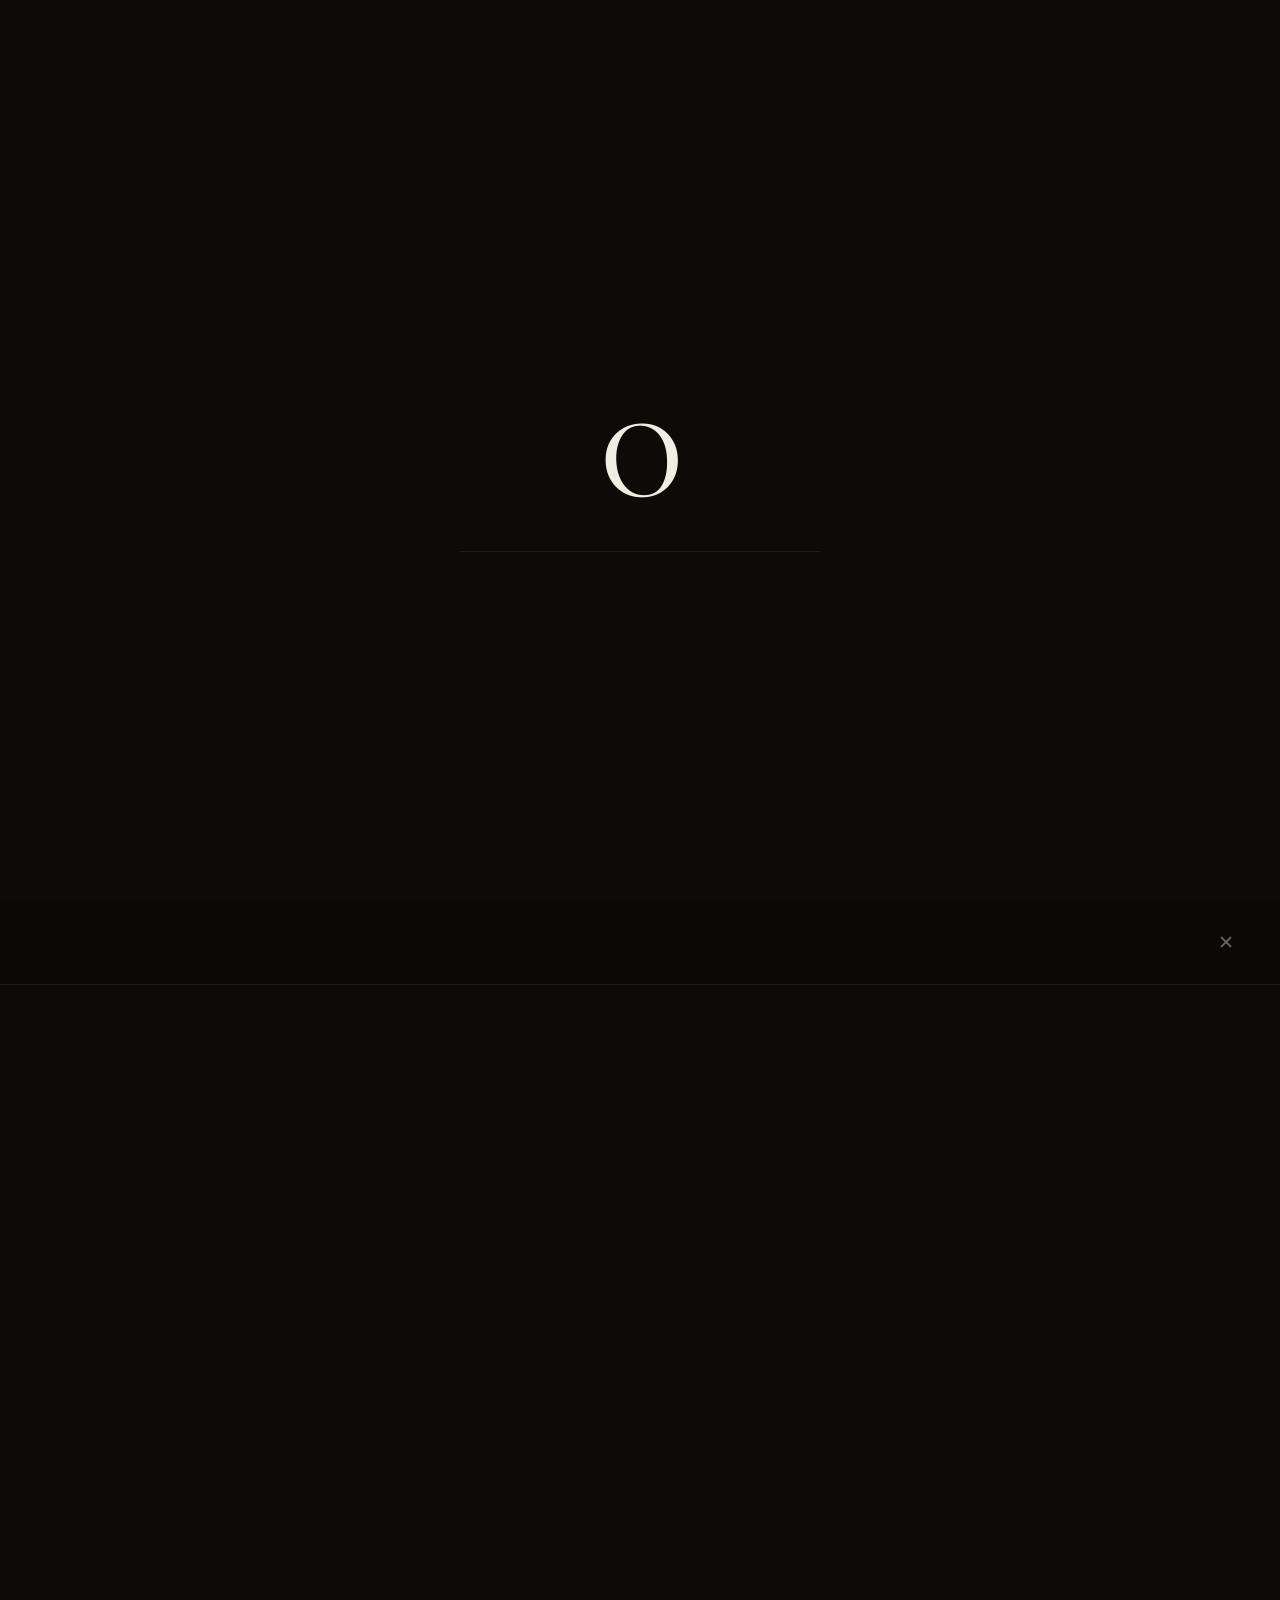
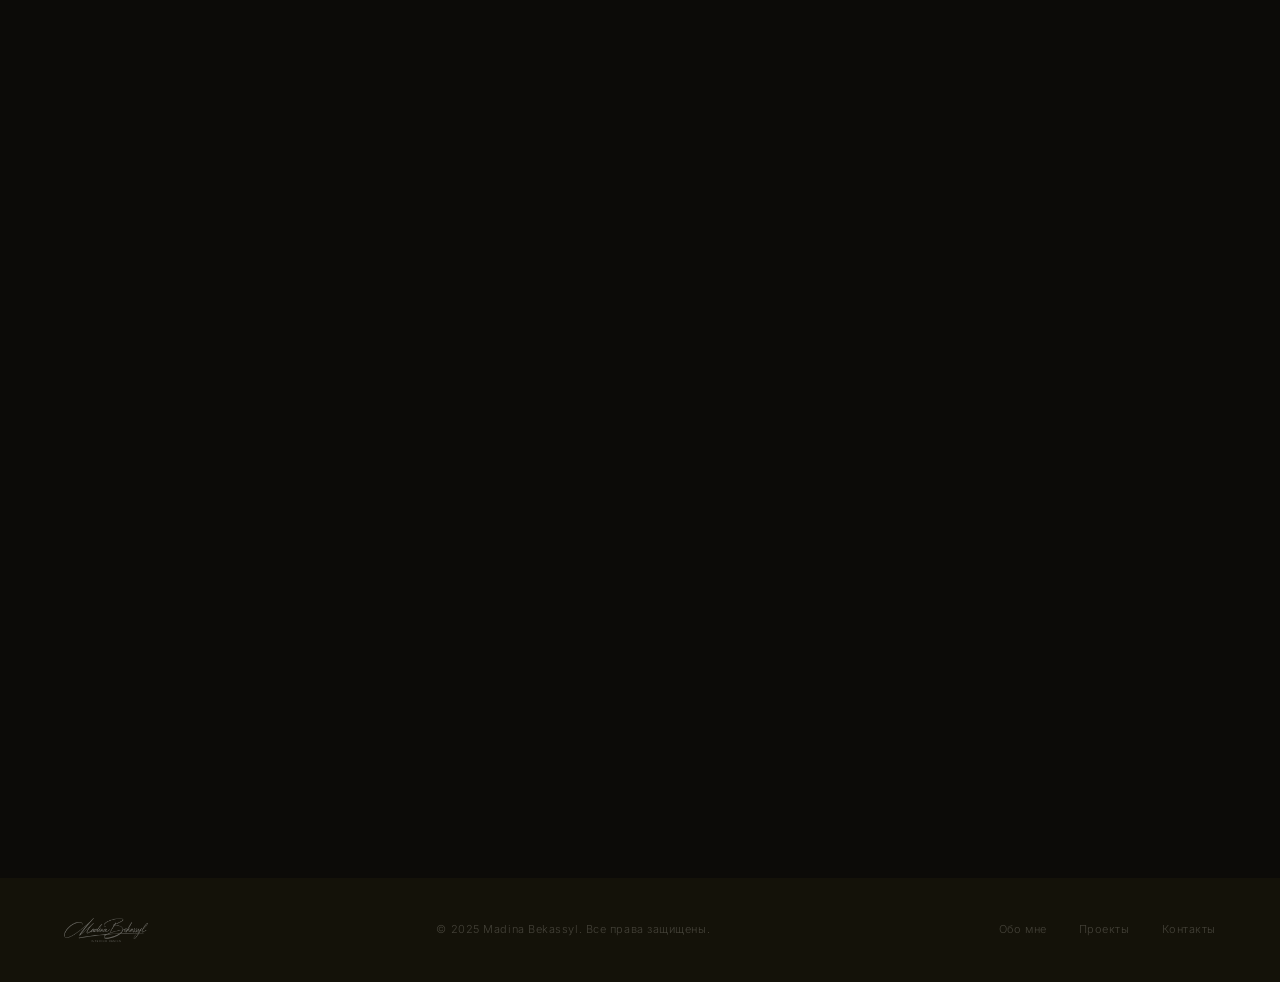
==== commit 2afce0ba: "feat: redesign site with Three.js particle sphere, Lenis smooth scroll, GSAP animations - Full floem" ====
--- a/docs/index.html
+++ b/docs/index.html
@@ -3,7 +3,7 @@
 <head>
   <meta charset="UTF-8">
   <meta name="viewport" content="width=device-width, initial-scale=1.0">
-  <meta name="description" content="Madina Bekassyl — интерьерный дизайнер. Жилые и коммерческие пространства в Алматы. С 2014 года.">
+  <meta name="description" content="Madina Bekassyl — интерьерный дизайнер с дипломом архитектора. Жилые и коммерческие пространства в Алматы. С 2014 года.">
   <title>Madina Bekassyl — Interior Design</title>
 
   <link rel="preconnect" href="https://fonts.googleapis.com">
@@ -19,9 +19,7 @@
 <!-- Preloader -->
 <div class="preloader" id="preloader" aria-hidden="true">
   <div class="preloader__count">0</div>
-  <div class="preloader__bar">
-    <div class="preloader__bar-fill"></div>
-  </div>
+  <div class="preloader__bar"><div class="preloader__bar-fill"></div></div>
 </div>
 
 <!-- Custom cursor -->
@@ -29,7 +27,7 @@
 <div class="cur-ring" id="curRing" aria-hidden="true"></div>
 
 <!-- Mobile menu -->
-<div class="mob" id="mob" aria-label="Мобильное меню">
+<div class="mob" id="mob">
   <a href="#about"     class="mob__lk">Обо мне</a>
   <a href="#services"  class="mob__lk">Услуги</a>
   <a href="#portfolio" class="mob__lk">Проекты</a>
@@ -37,7 +35,7 @@
 </div>
 
 <!-- Nav -->
-<nav class="nav" id="nav" aria-label="Главное меню">
+<nav class="nav" id="nav">
   <div class="nav__i">
     <a href="./" class="nav__logo">
       <img src="static/images/logo/logo-white.png" alt="Madina Bekassyl">
@@ -55,48 +53,52 @@
   </div>
 </nav>
 
-<!-- Hero -->
+<!-- ─── HERO ─────────────────────────────────────────── -->
 <section class="hero" id="home">
-  <div class="hero__l">
-    <span class="hero__tag">Interior Design Studio &nbsp;·&nbsp; Алматы</span>
+  <canvas class="hero__canvas" id="heroCanvas" aria-hidden="true"></canvas>
+
+  <div class="hero__content">
+    <span class="hero__tag" data-anim="fade">Interior Design Studio &nbsp;·&nbsp; Алматы</span>
+
     <h1 class="hero__title">
-      <span class="hero__title-line"><span>Madina</span></span>
-      <span class="hero__title-line italic"><span>Bekassyl</span></span>
+      <span class="hero__title-line" data-anim="slide"><span>Madina</span></span>
+      <span class="hero__title-line italic" data-anim="slide"><span>Bekassyl</span></span>
     </h1>
-    <div class="hero__sig">
+
+    <div class="hero__sig" data-anim="fade">
       <video autoplay loop muted playsinline>
         <source src="static/images/logo/signature-black.mp4" type="video/mp4">
-        <img src="static/images/logo/signature-black.gif" alt="Подпись Мадины">
+        <img src="static/images/logo/signature-black.gif" alt="">
       </video>
     </div>
-    <p class="hero__tagline">Создаю пространства, которые отражают вас</p>
-    <div class="hero__meta">
+
+    <p class="hero__tagline" data-anim="fade">Создаю пространства, которые отражают вас</p>
+
+    <div class="hero__meta" data-anim="fade">
       <span>КазГАСА</span>
       <span class="hero__sep"></span>
-      <span>Белград, Сербия</span>
+      <span>Белград</span>
       <span class="hero__sep"></span>
       <span>С 2014 года</span>
     </div>
   </div>
-  <div class="hero__r">
-    <img src="static/images/photos/portrait.jpg" alt="Madina Bekassyl — Interior Designer">
-  </div>
+
   <a href="#about" class="hero__scroll" aria-label="Прокрутить вниз">
     <span>Scroll</span>
     <div class="hero__scroll-line"></div>
   </a>
 </section>
 
-<!-- Marquee -->
+<!-- ─── MARQUEE ──────────────────────────────────────── -->
 <div class="marquee" aria-hidden="true">
   <div class="marquee__track">
     <div class="marquee__item">
       Interior Design <span class="marquee__dot"></span>
       Алматы <span class="marquee__dot"></span>
       С 2014 года <span class="marquee__dot"></span>
-      50 000+ кв.м. <span class="marquee__dot"></span>
       50+ проектов <span class="marquee__dot"></span>
       2 страны <span class="marquee__dot"></span>
+      Диплом архитектора <span class="marquee__dot"></span>
       КазГАСА <span class="marquee__dot"></span>
       Белград
     </div>
@@ -104,84 +106,83 @@
       Interior Design <span class="marquee__dot"></span>
       Алматы <span class="marquee__dot"></span>
       С 2014 года <span class="marquee__dot"></span>
-      50 000+ кв.м. <span class="marquee__dot"></span>
       50+ проектов <span class="marquee__dot"></span>
       2 страны <span class="marquee__dot"></span>
+      Диплом архитектора <span class="marquee__dot"></span>
       КазГАСА <span class="marquee__dot"></span>
       Белград
     </div>
   </div>
 </div>
 
-<!-- Stats -->
+<!-- ─── STATS ─────────────────────────────────────────── -->
 <div class="stats">
   <div class="stats__i">
-    <div class="stats__cell reveal">
-      <strong class="stats__n">50 000+</strong>
-      <span class="stats__l">кв.м. спроектировано</span>
-    </div>
-    <div class="stats__cell reveal d1">
+    <div class="stats__cell js-reveal">
+      <strong class="stats__n">50+</strong>
+      <span class="stats__l">реализованных проектов</span>
+    </div>
+    <div class="stats__cell js-reveal">
       <strong class="stats__n">10+</strong>
       <span class="stats__l">лет опыта</span>
     </div>
-    <div class="stats__cell reveal d2">
-      <strong class="stats__n">50+</strong>
-      <span class="stats__l">реализованных проектов</span>
-    </div>
-    <div class="stats__cell reveal d3">
+    <div class="stats__cell js-reveal">
+      <strong class="stats__n">14 000 ₸</strong>
+      <span class="stats__l">полный проект / кв.м.</span>
+    </div>
+    <div class="stats__cell js-reveal">
       <strong class="stats__n">2</strong>
-      <span class="stats__l">страны практики</span>
-    </div>
-  </div>
-</div>
-
-<!-- Statement — fromanother.love inspired -->
+      <span class="stats__l">проекта в месяц — не больше</span>
+    </div>
+  </div>
+</div>
+
+<!-- ─── STATEMENT ────────────────────────────────────── -->
 <div class="statement">
   <div class="statement__i">
-    <p class="statement__text reveal">
-      Со мной вы получаете не просто красивый интерьер&nbsp;—
-      вы получаете пространство, которое правильно построено,
-      продуманно спроектировано и прослужит вам десятилетия.
+    <p class="statement__text js-reveal">
+      Со мной вы получаете не просто красивый интерьер&nbsp;— вы получаете
+      пространство, которое правильно построено, продуманно спроектировано
+      и прослужит вам десятилетия.
     </p>
-    <div class="statement__line reveal d1" aria-hidden="true"></div>
-    <span class="statement__sub reveal d2">Madina Bekassyl &nbsp;·&nbsp; Interior Design &nbsp;·&nbsp; Алматы</span>
-  </div>
-</div>
-
-<!-- About -->
-<section id="about" class="about-section">
+    <div class="statement__line js-reveal"></div>
+    <span class="statement__sub js-reveal">Madina Bekassyl &nbsp;·&nbsp; Interior Design &nbsp;·&nbsp; Алматы</span>
+  </div>
+</div>
+
+<!-- ─── ABOUT ─────────────────────────────────────────── -->
+<section id="about" class="about-wrap">
   <div class="about">
-    <div class="about__visual reveal">
+    <div class="about__visual js-reveal">
       <div class="about__img">
-        <img src="static/images/photos/portrait-2.jpg" alt="Madina Bekassyl">
+        <img src="static/images/photos/portrait-2.jpg" alt="Madina Bekassyl" data-parallax>
       </div>
       <div class="about__frame" aria-hidden="true"></div>
       <div class="about__num" aria-hidden="true">50+</div>
     </div>
     <div class="about__content">
-      <span class="about__tag reveal">Обо мне</span>
-      <h2 class="about__h reveal">Архитектурная база&nbsp;—<br><em>ваша гарантия</em></h2>
-      <div class="about__text reveal d1">
+      <span class="about__tag js-reveal">Обо мне</span>
+      <h2 class="about__h js-reveal">Архитектурная база&nbsp;—<br><em>ваша гарантия</em></h2>
+      <div class="about__text js-reveal">
         <p>Я Мадина — интерьерный дизайнер из Алматы с дипломом архитектора с 2014 года и более чем 50 реализованными проектами.</p>
         <p>Окончила КазГАСА и проходила стажировку в студии Базис-А в Белграде, была ведущим дизайнером одной из студий Алматы.</p>
         <p>Нестандартные планировки, вторичное жильё, многоуровневые пространства, дома с нуля — я работаю с любой сложностью, потому что за этим стоит архитектурная база, а не только насмотренность.</p>
       </div>
-      <div class="about__creds reveal d2">
+      <div class="about__creds js-reveal">
         <div class="about__cred">КазГАСА — диплом архитектора</div>
         <div class="about__cred">Стажировка в Белграде, студия Базис-А</div>
         <div class="about__cred">Ведущий дизайнер студии в Алматы</div>
         <div class="about__cred">Любая сложность — от вторичного жилья до домов с нуля</div>
       </div>
-      <a href="#contact" class="btn btn--gold reveal d3">Обсудить проект</a>
-    </div>
-  </div>
-</section>
-
-<!-- Portfolio -->
+      <a href="#contact" class="btn btn--gold js-reveal">Обсудить проект</a>
+    </div>
+  </div>
+</section>
+
+<!-- ─── PORTFOLIO ─────────────────────────────────────── -->
 <section id="portfolio" class="folio">
   <div class="folio__i">
-
-    <div class="folio__hd reveal">
+    <div class="folio__hd js-reveal">
       <div>
         <span class="folio__tag">Портфолио</span>
         <h2 class="folio__h">Избранные<br>проекты</h2>
@@ -190,7 +191,7 @@
     </div>
 
     <ul class="proj-list">
-      <li class="proj-item reveal" data-project="belle-view">
+      <li class="proj-item js-reveal" data-project="belle-view">
         <div class="proj-item__inner">
           <span class="proj-item__num">01</span>
           <div class="proj-item__info">
@@ -201,7 +202,7 @@
           <div class="proj-item__arrow">→</div>
         </div>
       </li>
-      <li class="proj-item reveal d1" data-project="kazybek">
+      <li class="proj-item js-reveal" data-project="kazybek">
         <div class="proj-item__inner">
           <span class="proj-item__num">02</span>
           <div class="proj-item__info">
@@ -212,7 +213,7 @@
           <div class="proj-item__arrow">→</div>
         </div>
       </li>
-      <li class="proj-item reveal d2" data-project="arena-park">
+      <li class="proj-item js-reveal" data-project="arena-park">
         <div class="proj-item__inner">
           <span class="proj-item__num">03</span>
           <div class="proj-item__info">
@@ -223,7 +224,7 @@
           <div class="proj-item__arrow">→</div>
         </div>
       </li>
-      <li class="proj-item reveal" data-project="arena-park-2">
+      <li class="proj-item js-reveal" data-project="arena-park-2">
         <div class="proj-item__inner">
           <span class="proj-item__num">04</span>
           <div class="proj-item__info">
@@ -234,7 +235,7 @@
           <div class="proj-item__arrow">→</div>
         </div>
       </li>
-      <li class="proj-item reveal d1" data-project="arman">
+      <li class="proj-item js-reveal" data-project="arman">
         <div class="proj-item__inner">
           <span class="proj-item__num">05</span>
           <div class="proj-item__info">
@@ -245,7 +246,7 @@
           <div class="proj-item__arrow">→</div>
         </div>
       </li>
-      <li class="proj-item reveal d2" data-project="office">
+      <li class="proj-item js-reveal" data-project="office">
         <div class="proj-item__inner">
           <span class="proj-item__num">06</span>
           <div class="proj-item__info">
@@ -257,114 +258,109 @@
         </div>
       </li>
     </ul>
-
-  </div>
-</section>
-
-<!-- Floating hover image for project list -->
-<div class="proj-hover-img" id="projHoverImg" aria-hidden="true">
-  <img src="" alt="">
-</div>
-
-<!-- Services -->
+  </div>
+</section>
+
+<!-- Floating hover image -->
+<div class="proj-hover-img" id="projHoverImg" aria-hidden="true"><img src="" alt=""></div>
+
+<!-- ─── SERVICES ──────────────────────────────────────── -->
 <section id="services" class="svcs">
   <div class="svcs__i">
     <div class="svcs__hd">
-      <span class="svcs__tag reveal">Услуги</span>
-      <h2 class="svcs__h reveal">Что я предлагаю</h2>
+      <span class="svcs__tag js-reveal">Услуги</span>
+      <h2 class="svcs__h js-reveal">Что я предлагаю</h2>
     </div>
     <div class="svcs__grid">
-      <div class="svc reveal">
+      <div class="svc js-reveal">
         <span class="svc__n">01</span>
         <h3 class="svc__title">Планировочное решение + Электрика</h3>
         <p class="svc__desc">Отправная точка любого ремонта. Разрабатываю 2–3 варианта планировки на основе ваших пожеланий. Выбираете лучший или создаём микс до финального ДА. Дополнительно по запросу: план освещения, розеток, управления светом. Подходит, если делаете дизайн самостоятельно, но хотите профессиональную основу.</p>
         <div class="svc__price">2 000 ₸ / кв.м. <span class="svc__example">Квартира 80 м² — от 160 000 тг.</span></div>
       </div>
-      <div class="svc reveal d1">
+      <div class="svc js-reveal">
         <span class="svc__n">02</span>
         <h3 class="svc__title">Эскизный дизайн-проект</h3>
-        <p class="svc__desc">Полноценный проект в формате коллажей. Коллаж — это концепция интерьера: стиль, цвета и настроение пространства. Финальный вид согласовывается вживую в процессе ремонта. Подходит, если у вас уже есть опыт ремонта и вы готовы участвовать в выборе материалов лично.</p>
+        <p class="svc__desc">Полноценный проект в формате коллажей — концепция интерьера: стиль, цвета и настроение пространства. Финальный вид согласовывается вживую в процессе ремонта. Подходит, если у вас уже есть опыт ремонта и вы готовы участвовать в выборе материалов лично.</p>
         <div class="svc__price">10 000 ₸ / кв.м. <span class="svc__example">Квартира 80 м² — от 800 000 тг.</span></div>
       </div>
-      <div class="svc reveal d2">
+      <div class="svc js-reveal">
         <span class="svc__n">03</span>
         <h3 class="svc__title">Полный дизайн-проект</h3>
-        <p class="svc__desc">Максимально наполненный формат. Видите свою будущую квартиру до начала ремонта — фотореалистично, по каждому помещению, с реальными материалами, мебелью и светом. 4–8 ракурсов. Никаких сюрпризов в процессе. В состав входит всё: планировка, коллажи, 3Д визуализации, рабочие чертежи, техзадание по мебели, ведомость отделки.</p>
+        <p class="svc__desc">Максимально наполненный формат. Видите свою будущую квартиру до начала ремонта — фотореалистично, по каждому помещению, с реальными материалами, мебелью и светом. 4–8 ракурсов. Никаких сюрпризов. В состав входит всё: планировка, коллажи, 3Д визуализации, рабочие чертежи, техзадание по мебели, ведомость отделки.</p>
         <div class="svc__price">14 000 ₸ / кв.м. <span class="svc__example">Квартира 80 м² — от 1 120 000 тг.</span></div>
       </div>
-      <div class="svc reveal d3">
+      <div class="svc js-reveal">
         <span class="svc__n">04</span>
         <h3 class="svc__title">Комплектация и авторское сопровождение</h3>
-        <p class="svc__desc">Остаюсь рядом на протяжении всего ремонта. Контролирую стройку, веду коммуникацию с подрядчиками и строителями, выезжаю на ключевые этапы, слежу за поставками и решаю все вопросы, которые неизбежно возникают в процессе. Вы занимаетесь своей жизнью — я занимаюсь вашим ремонтом.</p>
+        <p class="svc__desc">Остаюсь рядом на протяжении всего ремонта. Контролирую стройку, веду коммуникацию с подрядчиками, выезжаю на ключевые этапы, слежу за поставками и решаю все вопросы, которые неизбежно возникают в процессе. Вы занимаетесь своей жизнью — я занимаюсь вашим ремонтом.</p>
         <div class="svc__price">от 150 000 ₸ / мес.</div>
       </div>
     </div>
   </div>
 </section>
 
-<!-- Process -->
+<!-- ─── PROCESS ───────────────────────────────────────── -->
 <section class="proc">
   <div class="proc__i">
     <div class="proc__hd">
-      <span class="proc__tag reveal">Как я работаю</span>
-      <h2 class="proc__h reveal">Процесс создания<br><em>вашего пространства</em></h2>
+      <span class="proc__tag js-reveal">Как я работаю</span>
+      <h2 class="proc__h js-reveal">Процесс создания<br><em>вашего пространства</em></h2>
+      <p class="proc__lead js-reveal">Я хочу, чтобы процесс создания вашего интерьера был понятным и приятным на каждом этапе.</p>
     </div>
     <div class="proc__steps">
-      <div class="pstep reveal">
+      <div class="pstep js-reveal">
         <div class="pstep__n">01</div>
         <h3 class="pstep__t">Знакомство <span class="pstep__free">бесплатно</span></h3>
-        <p class="pstep__d">Встречаемся лично или созваниваемся по видеосвязи. Вы рассказываете о своём объекте, пожеланиях, стиле и бюджете. Я отвечаю на все вопросы. Никаких обязательств — просто разговор.</p>
-      </div>
-      <div class="pstep reveal d1">
+        <p class="pstep__d">Встречаемся лично или созваниваемся по видеосвязи. Вы рассказываете о своём объекте, пожеланиях, стиле и бюджете. Никаких обязательств — просто разговор.</p>
+      </div>
+      <div class="pstep js-reveal">
         <div class="pstep__n">02</div>
         <h3 class="pstep__t">Договор и бриф</h3>
-        <p class="pstep__d">Работаем строго по договору в чётко обозначенные сроки. После подписания вы заполняете анкету — приятный опросник, который поможет мне понять вас и ваш будущий дом. Создаём общий чат в удобном мессенджере.</p>
-      </div>
-      <div class="pstep reveal d2">
+        <p class="pstep__d">Работаем строго по договору в чётко обозначенные сроки. После подписания вы заполняете анкету и мы создаём общий чат в удобном мессенджере, где будет храниться вся история нашей работы.</p>
+      </div>
+      <div class="pstep js-reveal">
         <div class="pstep__n">03</div>
         <h3 class="pstep__t">Замер и планировка</h3>
         <p class="pstep__d">Выезжаю на объект, делаю обмерный план. Разрабатываю 2–3 варианта планировки. Выбираете лучший или создаём микс — без ограничений по правкам на этом этапе.</p>
       </div>
-      <div class="pstep reveal">
+      <div class="pstep js-reveal">
         <div class="pstep__n">04</div>
         <h3 class="pstep__t">Дизайн-концепция</h3>
-        <p class="pstep__d">В зависимости от выбранного пакета — коллажи или фотореалистичные 3D-визуализации. Подбираем реальную мебель, отделку, свет и сантехнику в рамках вашего бюджета. Правим до вашего искреннего «да».</p>
-      </div>
-      <div class="pstep reveal d1">
+        <p class="pstep__d">Коллажи или фотореалистичные 3D-визуализации в зависимости от пакета. Подбираем реальную мебель, отделку, свет и сантехнику в рамках вашего бюджета. Правим до вашего искреннего «да».</p>
+      </div>
+      <div class="pstep js-reveal">
         <div class="pstep__n">05</div>
         <h3 class="pstep__t">Рабочие чертежи</h3>
         <p class="pstep__d">Полный комплект документации для строительной бригады: от обмерного плана до развёрток по санузлам с раскладкой плитки. Строители получают чёткую инструкцию — вопросов «а как это делать?» не возникает.</p>
       </div>
-      <div class="pstep reveal d2">
+      <div class="pstep js-reveal">
         <div class="pstep__n">06</div>
         <h3 class="pstep__t">Сопровождение и сдача</h3>
-        <p class="pstep__d">При заказе авторского сопровождения контролирую стройку, выезжаю на ключевые этапы и слежу за поставками. В финале — фиксируем результат и вы въезжаете в готовый дом. Среднее время разработки полного проекта — 4–6 недель.</p>
-      </div>
-    </div>
-  </div>
-</section>
-
-<!-- Contact -->
+        <p class="pstep__d">При заказе авторского сопровождения контролирую стройку, выезжаю на ключевые этапы, слежу за поставками. В финале — фиксируем результат и вы въезжаете в готовый дом. Среднее время разработки полного проекта — 4–6 недель.</p>
+      </div>
+    </div>
+  </div>
+</section>
+
+<!-- ─── CONTACT ───────────────────────────────────────── -->
 <section id="contact" class="contact">
+  <canvas class="contact__canvas" id="contactCanvas" aria-hidden="true"></canvas>
   <div class="contact__i">
     <div class="contact__l">
-      <span class="contact__tag reveal">Готовы начать?</span>
-      <h2 class="contact__h reveal">
-        Если вы дочитали<br>до этого момента —<br><em>это хороший знак.</em>
+      <span class="contact__tag js-reveal">Готовы начать?</span>
+      <h2 class="contact__h js-reveal">
+        Если вы дочитали<br>до этого момента&nbsp;—<br><em>это хороший знак.</em>
       </h2>
-      <p class="contact__p reveal d1">
-        Напишите мне сейчас — расскажите коротко: что за объект, примерный метраж и когда планируете начать. Я отвечу и предложу время для бесплатной консультации.
-      </p>
-      <p class="contact__usп reveal d1">Я беру не более 2 новых проектов в месяц&nbsp;— чтобы каждому клиенту уделять столько внимания, сколько нужно.</p>
-      <a href="mailto:madinabks.interiordesign@gmail.com" class="btn btn--outline reveal d2">Написать письмо</a>
-    </div>
-    <div class="contact__r reveal d1">
+      <p class="contact__p js-reveal">Напишите мне сейчас — расскажите коротко: что за объект, примерный метраж и когда планируете начать. Я отвечу и предложу время для бесплатной консультации.</p>
+      <p class="contact__usp js-reveal">Я беру не более 2 новых проектов в месяц&nbsp;— чтобы каждому клиенту уделять столько внимания, сколько нужно.</p>
+      <a href="mailto:madinabks.interiordesign@gmail.com" class="btn btn--outline js-reveal">Написать письмо</a>
+    </div>
+    <div class="contact__r js-reveal">
       <div class="contact__items">
         <div>
           <div class="ci__label">Email</div>
-          <div class="ci__val">
-            <a href="mailto:madinabks.interiordesign@gmail.com">madinabks.interiordesign@gmail.com</a>
-          </div>
+          <div class="ci__val"><a href="mailto:madinabks.interiordesign@gmail.com">madinabks.interiordesign@gmail.com</a></div>
         </div>
         <div>
           <div class="ci__label">Телефон</div>
@@ -372,9 +368,7 @@
         </div>
         <div>
           <div class="ci__label">Instagram</div>
-          <div class="ci__val">
-            <a href="https://instagram.com/madinabks.interiors" target="_blank" rel="noopener">@madinabks.interiors</a>
-          </div>
+          <div class="ci__val"><a href="https://instagram.com/madinabks.interiors" target="_blank" rel="noopener">@madinabks.interiors</a></div>
         </div>
         <div>
           <div class="ci__label">Локация</div>
@@ -385,12 +379,10 @@
   </div>
 </section>
 
-<!-- Footer -->
+<!-- ─── FOOTER ────────────────────────────────────────── -->
 <footer class="footer">
   <div class="footer__i">
-    <div class="footer__logo">
-      <img src="static/images/logo/logo-white.png" alt="Madina Bekassyl">
-    </div>
+    <div class="footer__logo"><img src="static/images/logo/logo-white.png" alt="Madina Bekassyl"></div>
     <span class="footer__copy">© 2025 Madina Bekassyl. Все права защищены.</span>
     <div class="footer__links">
       <a href="#about"     class="footer__lk">Обо мне</a>
@@ -407,11 +399,9 @@
       <div class="gal__name" id="galName"></div>
       <div class="gal__meta" id="galMeta"></div>
     </div>
-    <button class="gal__close" id="galClose" aria-label="Закрыть галерею">✕</button>
+    <button class="gal__close" id="galClose" aria-label="Закрыть">✕</button>
   </header>
-  <div class="gal__body">
-    <div class="gal__grid" id="galGrid"></div>
-  </div>
+  <div class="gal__body"><div class="gal__grid" id="galGrid"></div></div>
 </div>
 
 <!-- Lightbox -->
@@ -421,13 +411,20 @@
     <button class="lb__close" id="lbClose" aria-label="Закрыть">✕</button>
   </header>
   <div class="lb__stage">
-    <button class="lb__btn lb__prev" id="lbPrev" aria-label="Предыдущее">&#8249;</button>
+    <button class="lb__btn lb__prev" id="lbPrev">&#8249;</button>
     <img class="lb__img" id="lbImg" src="" alt="">
-    <button class="lb__btn lb__next" id="lbNext" aria-label="Следующее">&#8250;</button>
+    <button class="lb__btn lb__next" id="lbNext">&#8250;</button>
   </div>
   <div class="lb__thumbs" id="lbThumbs"></div>
 </div>
 
+<!-- Three.js -->
+<script src="https://cdnjs.cloudflare.com/ajax/libs/three.js/r128/three.min.js"></script>
+<!-- Lenis smooth scroll -->
+<script src="https://cdn.jsdelivr.net/npm/@studio-freight/lenis@1.0.42/dist/lenis.min.js"></script>
+<!-- GSAP + ScrollTrigger -->
+<script src="https://cdnjs.cloudflare.com/ajax/libs/gsap/3.12.5/gsap.min.js"></script>
+<script src="https://cdnjs.cloudflare.com/ajax/libs/gsap/3.12.5/ScrollTrigger.min.js"></script>
 <script src="static/js/app.js"></script>
 </body>
 </html>
--- a/docs/static/css/style.css
+++ b/docs/static/css/style.css
@@ -1,5 +1,6 @@
 /* =====================================================
    style.css — Madina Bekassyl Interior Design
+   floema.com inspired — WebGL + Lenis + GSAP
    ===================================================== */
 
 /* === TOKENS ========================================= */
@@ -11,46 +12,44 @@
   --text:     #18160F;
   --gold:     #B8883A;
   --gold-dim: #9A7030;
+  --gold-lt:  #D4A85A;
   --muted:    #7A7060;
-  --border:   rgba(255,255,255,0.08);
+  --border:   rgba(255,255,255,0.07);
   --border-l: #D5CCB8;
 
   --serif:         'Cormorant Garamond', Georgia, serif;
   --serif-display: 'Cormorant', 'Cormorant Garamond', Georgia, serif;
-  --sans:  'Inter', system-ui, sans-serif;
+  --sans:          'Inter', system-ui, sans-serif;
 
   --ease:    cubic-bezier(0.22, 1, 0.36, 1);
   --ease-in: cubic-bezier(0.55, 0, 1, 0.45);
 
-  --pad:  clamp(1.5rem, 5vw, 5rem);
-  --max:  1440px;
+  --pad:   clamp(1.5rem, 5vw, 5rem);
+  --max:   1440px;
   --nav-h: 72px;
 }
 
 /* === RESET =========================================== */
 *, *::before, *::after { box-sizing: border-box; margin: 0; padding: 0; }
-html { scroll-behavior: smooth; }
+html { font-size: 16px; }
 body {
   background: var(--bg);
   color: var(--text);
   font-family: var(--sans);
   font-weight: 300;
-  font-size: 16px;
   line-height: 1.7;
   -webkit-font-smoothing: antialiased;
   overflow-x: hidden;
 }
+body.lenis-smooth { overflow: hidden; }
 img, video { display: block; max-width: 100%; height: auto; }
 a { color: inherit; text-decoration: none; }
 button { background: none; border: none; cursor: pointer; font: inherit; color: inherit; }
 
-.wrap { max-width: var(--max); margin: auto; padding: 0 var(--pad); }
-
 /* === NOISE =========================================== */
 .noise {
   position: fixed; inset: 0; z-index: 9000;
-  pointer-events: none;
-  opacity: 0.04;
+  pointer-events: none; opacity: 0.04;
   background-image: url("data:image/svg+xml,%3Csvg xmlns='http://www.w3.org/2000/svg' width='250' height='250'%3E%3Cfilter id='n'%3E%3CfeTurbulence type='fractalNoise' baseFrequency='0.85' numOctaves='4' stitchTiles='stitch'/%3E%3C/filter%3E%3Crect width='250' height='250' filter='url(%23n)'/%3E%3C/svg%3E");
 }
 
@@ -63,23 +62,16 @@
   transition: opacity 0.9s var(--ease), visibility 0.9s;
 }
 .preloader.out { opacity: 0; visibility: hidden; pointer-events: none; }
-
 .preloader__count {
-  font-family: var(--serif);
+  font-family: var(--serif-display);
   font-size: clamp(5rem, 14vw, 12rem);
-  font-weight: 300;
-  color: var(--bg);
-  line-height: 1;
-  letter-spacing: -0.02em;
-  transition: opacity 0.5s;
+  font-weight: 300; color: var(--bg);
+  line-height: 1; letter-spacing: -0.02em;
 }
 .preloader__bar {
   margin-top: 1.5rem;
-  width: clamp(200px, 30vw, 360px);
-  height: 1px;
-  background: rgba(255,255,255,0.08);
-  position: relative;
-  overflow: hidden;
+  width: clamp(200px, 30vw, 360px); height: 1px;
+  background: rgba(255,255,255,0.08); position: relative; overflow: hidden;
 }
 .preloader__bar-fill {
   position: absolute; inset: 0 100% 0 0;
@@ -91,71 +83,59 @@
 .cur-dot {
   position: fixed; top: 0; left: 0; z-index: 8998;
   width: 6px; height: 6px;
-  background: var(--gold);
-  border-radius: 50%;
-  pointer-events: none;
-  transform: translate(-50%, -50%);
-  opacity: 0; transition: opacity 0.3s;
-  will-change: left, top;
+  background: var(--gold); border-radius: 50%;
+  pointer-events: none; transform: translate(-50%, -50%);
+  opacity: 0; transition: opacity 0.3s; will-change: left, top;
 }
 .cur-ring {
   position: fixed; top: 0; left: 0; z-index: 8997;
   width: 38px; height: 38px;
-  border: 1px solid rgba(184, 136, 58, 0.45);
-  border-radius: 50%;
-  pointer-events: none;
-  transform: translate(-50%, -50%);
+  border: 1px solid rgba(184,136,58,0.45); border-radius: 50%;
+  pointer-events: none; transform: translate(-50%, -50%);
   opacity: 0; transition: opacity 0.3s, width 0.35s var(--ease), height 0.35s var(--ease), border-color 0.3s;
   will-change: left, top;
 }
 .has-cursor .cur-dot,
 .has-cursor .cur-ring { opacity: 1; }
-.cur-hover .cur-ring { width: 58px; height: 58px; border-color: rgba(184, 136, 58, 0.65); }
+.cur-hover .cur-ring { width: 56px; height: 56px; border-color: rgba(184,136,58,0.65); }
 
 /* === NAV ============================================= */
 .nav {
   position: fixed; inset: 0 0 auto; z-index: 500;
   height: var(--nav-h);
-  transition: background 0.4s var(--ease), box-shadow 0.4s var(--ease);
+  transition: background 0.4s var(--ease), box-shadow 0.4s;
 }
 .nav.scrolled {
-  background: rgba(12, 11, 8, 0.94);
-  backdrop-filter: blur(16px);
-  -webkit-backdrop-filter: blur(16px);
+  background: rgba(12,11,8,0.92);
+  backdrop-filter: blur(20px); -webkit-backdrop-filter: blur(20px);
   box-shadow: 0 1px 0 var(--border);
 }
 .nav__i {
-  max-width: var(--max); margin: auto;
-  padding: 0 var(--pad); height: 100%;
-  display: flex; align-items: center; justify-content: space-between;
+  max-width: var(--max); margin: auto; padding: 0 var(--pad);
+  height: 100%; display: flex; align-items: center; justify-content: space-between;
 }
 .nav__logo { height: 28px; }
 .nav__logo img { height: 100%; width: auto; }
-.nav__links { display: flex; gap: 2.5rem; align-items: center; }
+.nav__links { display: flex; gap: 2.5rem; }
 .nav__lk {
   font-size: 11px; letter-spacing: 0.1em;
-  color: rgba(242, 237, 227, 0.65);
-  position: relative; transition: color 0.2s;
+  color: rgba(242,237,227,0.6); position: relative; transition: color 0.2s;
 }
 .nav__lk::after {
-  content: ''; position: absolute;
-  bottom: -3px; left: 0; right: 0; height: 1px;
-  background: var(--gold);
-  transform: scaleX(0); transform-origin: right;
+  content: ''; position: absolute; bottom: -3px; left: 0; right: 0; height: 1px;
+  background: var(--gold); transform: scaleX(0); transform-origin: right;
   transition: transform 0.3s var(--ease);
 }
-.nav__lk:hover { color: rgba(242, 237, 227, 1); }
+.nav__lk:hover { color: rgba(242,237,227,1); }
 .nav__lk:hover::after { transform: scaleX(1); transform-origin: left; }
 .nav__cta {
-  font-size: 10px; font-weight: 500;
-  letter-spacing: 0.2em; text-transform: uppercase;
-  border: 1px solid rgba(184, 136, 58, 0.5); color: var(--gold);
-  padding: 0.5rem 1.4rem;
+  font-size: 10px; font-weight: 500; letter-spacing: 0.2em; text-transform: uppercase;
+  border: 1px solid rgba(184,136,58,0.5); color: var(--gold); padding: 0.5rem 1.4rem;
   transition: background 0.25s, color 0.25s, border-color 0.25s;
 }
 .nav__cta:hover { background: var(--gold); border-color: var(--gold); color: var(--bg-dark); }
 .nav__burger { display: none; flex-direction: column; gap: 5px; width: 26px; }
-.nav__burger span { display: block; height: 1px; background: rgba(242, 237, 227, 0.7); transition: transform 0.3s, opacity 0.3s; }
+.nav__burger span { display: block; height: 1px; background: rgba(242,237,227,0.7); transition: transform 0.3s, opacity 0.3s; }
 .nav__burger.open span:nth-child(1) { transform: rotate(45deg) translate(4px, 4px); }
 .nav__burger.open span:nth-child(2) { opacity: 0; }
 .nav__burger.open span:nth-child(3) { transform: rotate(-45deg) translate(4px, -4px); }
@@ -166,106 +146,104 @@
   background: var(--bg-dark);
   display: flex; flex-direction: column;
   align-items: center; justify-content: center; gap: 2rem;
-  transform: translateX(100%);
-  transition: transform 0.5s var(--ease);
+  transform: translateX(100%); transition: transform 0.5s var(--ease);
 }
 .mob.open { transform: none; }
 .mob__lk {
-  font-family: var(--serif);
+  font-family: var(--serif-display);
   font-size: clamp(2.5rem, 8vw, 4rem);
-  font-weight: 300; color: var(--bg);
-  transition: color 0.2s;
+  font-weight: 300; color: var(--bg); transition: color 0.2s;
 }
 .mob__lk:hover { color: var(--gold); }
 
 /* === HERO ============================================ */
 .hero {
+  position: relative;
   min-height: 100vh;
   background: var(--bg-dark);
-  display: grid; grid-template-columns: 1fr 1fr;
-  position: relative; overflow: hidden;
-}
-.hero__l {
-  display: flex; flex-direction: column; justify-content: flex-end;
-  padding: calc(var(--nav-h) + 6rem) var(--pad) 5rem;
+  display: flex; align-items: flex-end;
+  overflow: hidden;
+}
+
+/* WebGL canvas — full hero background */
+.hero__canvas {
+  position: absolute; inset: 0;
+  width: 100%; height: 100%;
+  z-index: 0;
+  opacity: 0; transition: opacity 1.5s ease;
+}
+.hero__canvas.ready { opacity: 1; }
+
+/* Gradient overlay to blend canvas into left text area */
+.hero::after {
+  content: ''; position: absolute;
+  inset: 0; z-index: 1;
+  background: linear-gradient(
+    to right,
+    rgba(12,11,8,0.92) 0%,
+    rgba(12,11,8,0.7)  40%,
+    rgba(12,11,8,0.25) 65%,
+    rgba(12,11,8,0.05) 100%
+  );
+  pointer-events: none;
+}
+
+.hero__content {
   position: relative; z-index: 2;
-}
+  padding: calc(var(--nav-h) + 5rem) var(--pad) 5rem;
+  max-width: 780px;
+}
+
 .hero__tag {
   font-size: 10px; font-weight: 500;
   letter-spacing: 0.28em; text-transform: uppercase;
-  color: var(--gold); margin-bottom: 2.5rem;
+  color: var(--gold); margin-bottom: 2.5rem; display: block;
   opacity: 0; transform: translateY(16px);
   animation: fadeUp 0.9s var(--ease) 2.8s forwards;
 }
+
 .hero__title {
   font-family: var(--serif-display);
   font-size: clamp(5rem, 9.5vw, 12rem);
-  font-weight: 300;
-  line-height: 0.86;
-  letter-spacing: -0.01em;
-  color: var(--bg);
+  font-weight: 300; line-height: 0.86;
+  letter-spacing: -0.01em; color: var(--bg);
   margin-bottom: 2.5rem;
 }
 .hero__title-line { display: block; overflow: hidden; }
 .hero__title-line span {
-  display: block;
-  transform: translateY(110%);
+  display: block; transform: translateY(110%);
   animation: slideUp 1.1s var(--ease) forwards;
 }
 .hero__title-line:nth-child(1) span { animation-delay: 2.9s; }
 .hero__title-line:nth-child(2) span { animation-delay: 3.05s; }
-.hero__title-line.italic { font-style: italic; font-weight: 400; color: var(--gold); }
+.hero__title-line.italic { font-style: italic; color: var(--gold); }
 
 .hero__sig {
-  width: clamp(130px, 15vw, 200px);
-  margin-bottom: 2.5rem;
-  opacity: 0;
-  animation: fadeIn 1s var(--ease) 3.3s forwards;
+  width: clamp(120px, 13vw, 190px); margin-bottom: 2.5rem;
+  opacity: 0; animation: fadeIn 1s var(--ease) 3.3s forwards;
 }
 .hero__sig video, .hero__sig img { width: 100%; filter: invert(1); }
 
 .hero__tagline {
-  font-family: var(--serif);
+  font-family: var(--serif-display);
   font-size: clamp(1rem, 1.4vw, 1.3rem);
-  font-style: italic; color: rgba(242, 237, 227, 0.45);
+  font-style: italic; color: rgba(242,237,227,0.42);
   margin-bottom: 2rem;
   opacity: 0; transform: translateY(14px);
   animation: fadeUp 0.8s var(--ease) 3.4s forwards;
 }
 .hero__meta {
   display: flex; align-items: center; gap: 0.75rem;
-  font-size: 10px; letter-spacing: 0.1em;
-  color: rgba(242, 237, 227, 0.3);
-  opacity: 0;
-  animation: fadeIn 0.8s var(--ease) 3.6s forwards;
+  font-size: 10px; letter-spacing: 0.1em; color: rgba(242,237,227,0.28);
+  opacity: 0; animation: fadeIn 0.8s var(--ease) 3.6s forwards;
 }
 .hero__sep { width: 3px; height: 3px; border-radius: 50%; background: var(--gold); flex-shrink: 0; }
-
-.hero__r { position: relative; overflow: hidden; }
-.hero__r img {
-  position: absolute; inset: 0;
-  width: 100%; height: 100%;
-  object-fit: cover; object-position: center top;
-  transform: scale(1.08);
-  animation: imgReveal 1.5s var(--ease) 3s forwards;
-}
-.hero__r::after {
-  content: ''; position: absolute; inset: 0; z-index: 1;
-  background: linear-gradient(to right, var(--bg-dark) 0%, rgba(12,11,8,0.3) 30%, transparent 60%);
-}
-.hero__r::before {
-  content: ''; position: absolute; inset: 0; z-index: 2;
-  background: var(--bg-dark);
-  transform-origin: left;
-  transform: scaleX(1);
-  animation: wipe 1s var(--ease-in) 2.8s forwards;
-}
 
 .hero__scroll {
   position: absolute; bottom: 2.5rem; left: var(--pad); z-index: 3;
   display: flex; flex-direction: column; align-items: flex-start; gap: 0.6rem;
   font-size: 9px; font-weight: 500; letter-spacing: 0.25em; text-transform: uppercase;
-  color: rgba(242, 237, 227, 0.3);
+  color: rgba(242,237,227,0.28);
   opacity: 0; animation: fadeIn 1s var(--ease) 4s forwards;
 }
 .hero__scroll-line {
@@ -273,124 +251,28 @@
   background: rgba(255,255,255,0.1); overflow: hidden; position: relative;
 }
 .hero__scroll-line::after {
-  content: '';
-  position: absolute; top: -100%; left: 0; right: 0; height: 100%;
-  background: var(--gold);
-  animation: scrollLine 2.2s ease-in-out 4.2s infinite;
-}
-
-@keyframes fadeUp { to { opacity: 1; transform: none; } }
-@keyframes fadeIn { to { opacity: 1; } }
+  content: ''; position: absolute; top: -100%; left: 0; right: 0; height: 100%;
+  background: var(--gold); animation: scrollLine 2.2s ease-in-out 4.2s infinite;
+}
+
+@keyframes fadeUp  { to { opacity: 1; transform: none; } }
+@keyframes fadeIn  { to { opacity: 1; } }
 @keyframes slideUp { to { transform: none; } }
-@keyframes imgReveal { to { transform: scale(1); } }
-@keyframes wipe { to { transform: scaleX(0); } }
 @keyframes scrollLine { 0% { top: -100%; } 100% { top: 100%; } }
 
 /* === MARQUEE ========================================= */
-.marquee {
-  background: var(--gold);
-  padding: 1.1rem 0;
-  overflow: hidden;
-  position: relative;
-}
+.marquee { background: var(--gold); padding: 1.1rem 0; overflow: hidden; }
 .marquee__track {
-  display: flex; gap: 0;
-  white-space: nowrap;
-  animation: marqueeMove 20s linear infinite;
-  will-change: transform;
+  display: flex; white-space: nowrap;
+  animation: marqueeMove 22s linear infinite; will-change: transform;
 }
 .marquee__item {
-  display: flex; align-items: center; gap: 2rem;
-  padding-right: 2rem;
-  font-size: 11px; font-weight: 500;
-  letter-spacing: 0.2em; text-transform: uppercase;
+  display: flex; align-items: center; gap: 2rem; padding-right: 2rem;
+  font-size: 11px; font-weight: 500; letter-spacing: 0.2em; text-transform: uppercase;
   color: var(--bg-dark); flex-shrink: 0;
 }
-.marquee__dot { width: 4px; height: 4px; border-radius: 50%; background: rgba(12,11,8,0.35); flex-shrink: 0; }
+.marquee__dot { width: 4px; height: 4px; border-radius: 50%; background: rgba(12,11,8,0.3); flex-shrink: 0; }
 @keyframes marqueeMove { 0% { transform: translateX(0); } 100% { transform: translateX(-50%); } }
-
-/* === STATEMENT (fromanother.love style) ============= */
-.statement {
-  background: var(--bg-dark);
-  padding: 8rem var(--pad);
-  border-top: 1px solid var(--border);
-}
-.statement__i {
-  max-width: 860px; margin: auto;
-  text-align: center;
-  display: flex; flex-direction: column; align-items: center; gap: 2.5rem;
-}
-.statement__text {
-  font-family: var(--serif-display);
-  font-size: clamp(1.35rem, 2.4vw, 2.2rem);
-  font-weight: 300; font-style: italic;
-  color: rgba(242, 237, 227, 0.72);
-  line-height: 1.6;
-}
-.statement__line {
-  width: 48px; height: 1px;
-  background: var(--gold);
-}
-.statement__sub {
-  font-size: 10px; font-weight: 500;
-  letter-spacing: 0.26em; text-transform: uppercase;
-  color: rgba(242, 237, 227, 0.25);
-}
-
-/* === ABOUT =========================================== */
-.about {
-  padding: 10rem var(--pad);
-  max-width: var(--max); margin: auto;
-  display: grid; grid-template-columns: 1fr 1fr;
-  gap: clamp(4rem, 8vw, 9rem);
-  align-items: center;
-}
-.about__visual { position: relative; }
-.about__img {
-  aspect-ratio: 3/4; overflow: hidden; position: relative;
-}
-.about__img img {
-  width: 100%; height: 100%; object-fit: cover;
-  transition: transform 1s var(--ease);
-}
-.about__img:hover img { transform: scale(1.05); }
-.about__frame {
-  position: absolute;
-  top: 1.25rem; right: -1.25rem; bottom: -1.25rem; left: 1.25rem;
-  border: 1px solid var(--border-l);
-  pointer-events: none; z-index: -1;
-}
-.about__num {
-  position: absolute; top: -1.5rem; right: -2rem;
-  font-family: var(--serif);
-  font-size: clamp(5rem, 10vw, 10rem);
-  font-weight: 300; line-height: 1;
-  color: rgba(26, 24, 15, 0.055);
-  letter-spacing: -0.04em;
-  pointer-events: none; user-select: none;
-}
-
-.about__tag {
-  font-size: 9px; font-weight: 600;
-  letter-spacing: 0.28em; text-transform: uppercase;
-  color: var(--gold); margin-bottom: 1.5rem; display: block;
-}
-.about__h {
-  font-family: var(--serif);
-  font-size: clamp(2.5rem, 4vw, 4rem);
-  font-weight: 300; line-height: 1.1;
-  margin-bottom: 2rem;
-}
-.about__h em { font-style: italic; color: var(--gold); }
-.about__text { margin-bottom: 2rem; }
-.about__text p { font-size: 14px; color: var(--muted); line-height: 1.9; margin-bottom: 1rem; }
-
-.about__creds { display: flex; flex-direction: column; gap: 0.6rem; margin-bottom: 2.5rem; }
-.about__cred {
-  display: flex; align-items: center; gap: 0.8rem;
-  font-size: 12px; color: var(--muted);
-}
-.about__cred::before { content: ''; width: 20px; height: 1px; background: var(--gold); flex-shrink: 0; }
 
 /* === STATS =========================================== */
 .stats { background: var(--bg-dark); padding: 4rem var(--pad); }
@@ -398,119 +280,86 @@
   max-width: var(--max); margin: auto;
   display: grid; grid-template-columns: repeat(4, 1fr);
 }
-.stats__cell {
-  text-align: center; padding: 0 1.5rem;
-  border-left: 1px solid var(--border);
-}
+.stats__cell { text-align: center; padding: 0 1.5rem; border-left: 1px solid var(--border); }
 .stats__cell:first-child { border-left: none; }
 .stats__n {
-  display: block; font-family: var(--serif);
-  font-size: clamp(2rem, 3.5vw, 3.5rem);
-  font-weight: 300; color: var(--gold);
-  line-height: 1; margin-bottom: 0.5rem;
-}
-.stats__l {
-  display: block; font-size: 10px;
-  letter-spacing: 0.14em; text-transform: uppercase;
-  color: rgba(242, 237, 227, 0.3);
-}
+  display: block; font-family: var(--serif-display);
+  font-size: clamp(1.8rem, 3.2vw, 3.2rem);
+  font-weight: 300; color: var(--gold); line-height: 1; margin-bottom: 0.5rem;
+}
+.stats__l { display: block; font-size: 10px; letter-spacing: 0.14em; text-transform: uppercase; color: rgba(242,237,227,0.3); }
+
+/* === STATEMENT ======================================= */
+.statement { background: var(--bg-dark); padding: 8rem var(--pad); border-top: 1px solid var(--border); }
+.statement__i { max-width: 860px; margin: auto; text-align: center; display: flex; flex-direction: column; align-items: center; gap: 2.5rem; }
+.statement__text {
+  font-family: var(--serif-display);
+  font-size: clamp(1.35rem, 2.4vw, 2.2rem);
+  font-weight: 300; font-style: italic;
+  color: rgba(242,237,227,0.7); line-height: 1.65;
+}
+.statement__line { width: 48px; height: 1px; background: var(--gold); }
+.statement__sub { font-size: 10px; font-weight: 500; letter-spacing: 0.26em; text-transform: uppercase; color: rgba(242,237,227,0.22); }
+
+/* === ABOUT =========================================== */
+.about-wrap { background: var(--bg); }
+.about {
+  padding: 10rem var(--pad);
+  max-width: var(--max); margin: auto;
+  display: grid; grid-template-columns: 1fr 1fr;
+  gap: clamp(4rem, 8vw, 9rem); align-items: center;
+}
+.about__visual { position: relative; }
+.about__img { aspect-ratio: 3/4; overflow: hidden; position: relative; }
+.about__img img { width: 100%; height: 100%; object-fit: cover; transition: transform 1s var(--ease); will-change: transform; }
+.about__img:hover img { transform: scale(1.05); }
+.about__frame { position: absolute; top: 1.25rem; right: -1.25rem; bottom: -1.25rem; left: 1.25rem; border: 1px solid var(--border-l); pointer-events: none; z-index: -1; }
+.about__num { position: absolute; top: -1.5rem; right: -2rem; font-family: var(--serif-display); font-size: clamp(5rem, 10vw, 10rem); font-weight: 300; line-height: 1; color: rgba(26,24,15,0.055); letter-spacing: -0.04em; pointer-events: none; user-select: none; }
+.about__tag { font-size: 9px; font-weight: 600; letter-spacing: 0.28em; text-transform: uppercase; color: var(--gold); margin-bottom: 1.5rem; display: block; }
+.about__h { font-family: var(--serif-display); font-size: clamp(2.5rem, 4vw, 4rem); font-weight: 300; line-height: 1.1; margin-bottom: 2rem; }
+.about__h em { font-style: italic; color: var(--gold); }
+.about__text { margin-bottom: 2rem; }
+.about__text p { font-size: 14px; color: var(--muted); line-height: 1.9; margin-bottom: 1rem; }
+.about__creds { display: flex; flex-direction: column; gap: 0.6rem; margin-bottom: 2.5rem; }
+.about__cred { display: flex; align-items: center; gap: 0.8rem; font-size: 12px; color: var(--muted); }
+.about__cred::before { content: ''; width: 20px; height: 1px; background: var(--gold); flex-shrink: 0; }
+
+/* === BUTTONS ========================================= */
+.btn {
+  display: inline-flex; align-items: center; gap: 0.65rem;
+  font-size: 10px; font-weight: 500; letter-spacing: 0.22em; text-transform: uppercase;
+  transition: all 0.25s var(--ease);
+}
+.btn::after { content: '→'; transition: transform 0.25s; }
+.btn:hover::after { transform: translateX(5px); }
+.btn--gold { padding: 0.9rem 2rem; background: var(--gold); border: 1px solid var(--gold); color: var(--bg-dark); }
+.btn--gold:hover { background: var(--gold-dim); border-color: var(--gold-dim); }
+.btn--outline { padding: 0.9rem 2rem; border: 1px solid var(--gold); color: var(--gold); }
+.btn--outline:hover { background: var(--gold); color: var(--bg-dark); }
 
 /* === PORTFOLIO ======================================= */
-.folio {
-  background: var(--bg-dark);
-  padding: 8rem var(--pad) 10rem;
-}
+.folio { background: var(--bg-dark); padding: 8rem var(--pad) 10rem; }
 .folio__i { max-width: var(--max); margin: auto; }
-.folio__hd {
-  display: flex; justify-content: space-between; align-items: flex-end;
-  border-bottom: 1px solid var(--border);
-  padding-bottom: 2rem; margin-bottom: 0;
-}
-.folio__tag {
-  font-size: 9px; font-weight: 600;
-  letter-spacing: 0.28em; text-transform: uppercase;
-  color: var(--gold); margin-bottom: 1rem; display: block;
-}
-.folio__h {
-  font-family: var(--serif);
-  font-size: clamp(2.5rem, 4vw, 4rem);
-  font-weight: 300; color: var(--bg); line-height: 1.1;
-}
-.folio__count {
-  font-size: 10px; letter-spacing: 0.14em; text-transform: uppercase;
-  color: rgba(242, 237, 227, 0.3); padding-bottom: 0.3rem;
-}
-
-/* Project list — Awwwards style */
+.folio__hd { display: flex; justify-content: space-between; align-items: flex-end; border-bottom: 1px solid var(--border); padding-bottom: 2rem; }
+.folio__tag { font-size: 9px; font-weight: 600; letter-spacing: 0.28em; text-transform: uppercase; color: var(--gold); margin-bottom: 1rem; display: block; }
+.folio__h { font-family: var(--serif-display); font-size: clamp(2.5rem, 4vw, 4rem); font-weight: 300; color: var(--bg); line-height: 1.1; }
+.folio__count { font-size: 10px; letter-spacing: 0.14em; text-transform: uppercase; color: rgba(242,237,227,0.28); padding-bottom: 0.3rem; }
+
 .proj-list { list-style: none; }
-.proj-item {
-  border-bottom: 1px solid var(--border);
-  cursor: pointer; position: relative; overflow: hidden;
-}
-.proj-item__inner {
-  display: grid;
-  grid-template-columns: 70px 1fr auto 60px;
-  align-items: center; gap: 2rem;
-  padding: 2rem 0;
-  transition: padding 0.4s var(--ease);
-}
+.proj-item { border-bottom: 1px solid var(--border); cursor: pointer; position: relative; overflow: hidden; }
+.proj-item__inner { display: grid; grid-template-columns: 70px 1fr auto 60px; align-items: center; gap: 2rem; padding: 2rem 0; transition: padding 0.4s var(--ease); }
 .proj-item:hover .proj-item__inner { padding: 2.5rem 0; }
-
-.proj-item__num {
-  font-family: var(--serif);
-  font-size: clamp(1rem, 1.5vw, 1.35rem);
-  font-weight: 300;
-  color: rgba(242, 237, 227, 0.2);
-  transition: color 0.3s;
-}
+.proj-item__num { font-family: var(--serif-display); font-size: clamp(1rem, 1.5vw, 1.35rem); font-weight: 300; color: rgba(242,237,227,0.18); transition: color 0.3s; }
 .proj-item:hover .proj-item__num { color: var(--gold); }
-
-.proj-item__info {}
-.proj-item__name {
-  font-family: var(--serif);
-  font-size: clamp(1.6rem, 3vw, 3rem);
-  font-weight: 300; line-height: 1.1;
-  color: var(--bg);
-  transition: color 0.3s, transform 0.4s var(--ease);
-}
-.proj-item:hover .proj-item__name { transform: translateX(8px); color: rgba(242, 237, 227, 0.9); }
-.proj-item__sub {
-  font-size: 11px; letter-spacing: 0.08em;
-  color: rgba(242, 237, 227, 0.3);
-  margin-top: 0.25rem;
-  transition: transform 0.4s var(--ease);
-}
+.proj-item__name { font-family: var(--serif-display); font-size: clamp(1.6rem, 3vw, 3rem); font-weight: 300; line-height: 1.1; color: var(--bg); transition: transform 0.4s var(--ease); }
+.proj-item:hover .proj-item__name { transform: translateX(8px); }
+.proj-item__sub { font-size: 11px; letter-spacing: 0.08em; color: rgba(242,237,227,0.28); margin-top: 0.25rem; transition: transform 0.4s var(--ease); }
 .proj-item:hover .proj-item__sub { transform: translateX(8px); }
-
-.proj-item__badge {
-  font-size: 10px; letter-spacing: 0.1em;
-  color: rgba(242, 237, 227, 0.2);
-  text-transform: uppercase;
-}
-
-.proj-item__arrow {
-  width: 44px; height: 44px;
-  border: 1px solid var(--border);
-  border-radius: 50%;
-  display: flex; align-items: center; justify-content: center;
-  color: rgba(242, 237, 227, 0.35);
-  font-size: 1rem;
-  transition: border-color 0.3s, color 0.3s, background 0.3s, transform 0.4s var(--ease);
-}
-.proj-item:hover .proj-item__arrow {
-  border-color: var(--gold); color: var(--gold);
-  transform: rotate(45deg);
-}
-
-/* Floating hover image */
-.proj-hover-img {
-  position: fixed;
-  width: 340px; height: 240px;
-  pointer-events: none; z-index: 400;
-  overflow: hidden;
-  opacity: 0; transform: scale(0.92) rotate(-1deg);
-  transition: opacity 0.4s var(--ease), transform 0.4s var(--ease);
-}
+.proj-item__badge { font-size: 10px; letter-spacing: 0.1em; color: rgba(242,237,227,0.18); text-transform: uppercase; }
+.proj-item__arrow { width: 44px; height: 44px; border: 1px solid var(--border); border-radius: 50%; display: flex; align-items: center; justify-content: center; color: rgba(242,237,227,0.3); font-size: 1rem; transition: border-color 0.3s, color 0.3s, transform 0.4s var(--ease); }
+.proj-item:hover .proj-item__arrow { border-color: var(--gold); color: var(--gold); transform: rotate(45deg); }
+
+.proj-hover-img { position: fixed; width: 340px; height: 240px; pointer-events: none; z-index: 400; overflow: hidden; opacity: 0; transform: scale(0.92) rotate(-1deg); transition: opacity 0.4s var(--ease), transform 0.4s var(--ease); }
 .proj-hover-img.visible { opacity: 1; transform: scale(1) rotate(0deg); }
 .proj-hover-img img { width: 100%; height: 100%; object-fit: cover; }
 
@@ -518,294 +367,105 @@
 .svcs { padding: 9rem var(--pad); background: var(--bg-warm); }
 .svcs__i { max-width: var(--max); margin: auto; }
 .svcs__hd { margin-bottom: 5rem; }
-.svcs__tag {
-  font-size: 9px; font-weight: 600;
-  letter-spacing: 0.28em; text-transform: uppercase;
-  color: var(--gold); margin-bottom: 1rem; display: block;
-}
-.svcs__h {
-  font-family: var(--serif);
-  font-size: clamp(2.5rem, 4vw, 4rem);
-  font-weight: 300; line-height: 1.1;
-}
+.svcs__tag { font-size: 9px; font-weight: 600; letter-spacing: 0.28em; text-transform: uppercase; color: var(--gold); margin-bottom: 1rem; display: block; }
+.svcs__h { font-family: var(--serif-display); font-size: clamp(2.5rem, 4vw, 4rem); font-weight: 300; line-height: 1.1; }
 .svcs__grid { display: grid; grid-template-columns: repeat(2, 1fr); gap: 2px; }
-.svc {
-  background: rgba(255,255,255,0.5);
-  padding: 3rem; display: flex; flex-direction: column;
-  transition: background 0.35s, color 0.35s;
-}
+.svc { background: rgba(255,255,255,0.5); padding: 3rem; display: flex; flex-direction: column; transition: background 0.35s, color 0.35s; }
 .svc:hover { background: var(--bg-dark); color: var(--bg); }
-.svc__n {
-  font-family: var(--serif); font-size: 5rem;
-  font-weight: 300; color: var(--border-l);
-  line-height: 1; margin-bottom: 1.5rem;
-  transition: color 0.35s;
-}
-.svc:hover .svc__n { color: rgba(255,255,255,0.06); }
-.svc__title {
-  font-family: var(--serif); font-size: 1.6rem;
-  font-weight: 400; margin-bottom: 0.9rem; line-height: 1.2;
-}
-.svc__desc {
-  font-size: 13px; line-height: 1.85;
-  color: var(--muted); flex: 1; margin-bottom: 1.75rem;
-  transition: color 0.35s;
-}
-.svc:hover .svc__desc { color: rgba(242, 237, 227, 0.4); }
-.svc__price {
-  font-family: var(--serif);
-  font-size: 1.15rem; font-weight: 500; color: var(--gold);
-}
-.svc__example {
-  display: block;
-  font-family: var(--sans);
-  font-size: 11px; font-weight: 300;
-  letter-spacing: 0.04em;
-  color: rgba(122, 112, 96, 0.7);
-  margin-top: 0.3rem;
-  transition: color 0.35s;
-}
-.svc:hover .svc__example { color: rgba(242, 237, 227, 0.3); }
+.svc__n { font-family: var(--serif-display); font-size: 5rem; font-weight: 300; color: var(--border-l); line-height: 1; margin-bottom: 1.5rem; transition: color 0.35s; }
+.svc:hover .svc__n { color: rgba(255,255,255,0.05); }
+.svc__title { font-family: var(--serif-display); font-size: 1.6rem; font-weight: 400; margin-bottom: 0.9rem; line-height: 1.2; }
+.svc__desc { font-size: 13px; line-height: 1.85; color: var(--muted); flex: 1; margin-bottom: 1.75rem; transition: color 0.35s; }
+.svc:hover .svc__desc { color: rgba(242,237,227,0.4); }
+.svc__price { font-family: var(--serif-display); font-size: 1.15rem; font-weight: 500; color: var(--gold); }
+.svc__example { display: block; font-family: var(--sans); font-size: 11px; font-weight: 300; color: rgba(122,112,96,0.7); margin-top: 0.3rem; transition: color 0.35s; }
+.svc:hover .svc__example { color: rgba(242,237,227,0.3); }
 
 /* === PROCESS ========================================= */
 .proc { padding: 9rem var(--pad); background: var(--bg-dark); }
 .proc__i { max-width: var(--max); margin: auto; }
 .proc__hd { margin-bottom: 6rem; }
-.proc__tag {
-  font-size: 9px; font-weight: 600;
-  letter-spacing: 0.28em; text-transform: uppercase;
-  color: var(--gold); margin-bottom: 1rem; display: block;
-}
-.proc__h {
-  font-family: var(--serif);
-  font-size: clamp(2.5rem, 4vw, 4rem);
-  font-weight: 300; color: var(--bg); line-height: 1.1;
-}
+.proc__tag { font-size: 9px; font-weight: 600; letter-spacing: 0.28em; text-transform: uppercase; color: var(--gold); margin-bottom: 1rem; display: block; }
+.proc__h { font-family: var(--serif-display); font-size: clamp(2.5rem, 4vw, 4rem); font-weight: 300; color: var(--bg); line-height: 1.1; margin-bottom: 1.25rem; }
 .proc__h em { font-style: italic; color: var(--gold); }
+.proc__lead { font-size: 14px; color: rgba(242,237,227,0.38); max-width: 520px; line-height: 1.8; }
 .proc__steps { display: grid; grid-template-columns: repeat(3, 1fr); gap: 4rem; }
 .pstep { border-top: 1px solid var(--border); padding-top: 2rem; }
-.pstep__n {
-  font-family: var(--serif); font-size: 4rem;
-  font-weight: 300; color: var(--gold); line-height: 1; margin-bottom: 1.25rem;
-}
-.pstep__t {
-  font-size: 0.9rem; font-weight: 500;
-  letter-spacing: 0.05em; color: var(--bg); margin-bottom: 0.75rem;
-}
-.pstep__d { font-size: 13px; line-height: 1.85; color: rgba(242, 237, 227, 0.38); }
-.pstep__free {
-  display: inline-block;
-  font-family: var(--sans);
-  font-size: 9px; font-weight: 500;
-  letter-spacing: 0.16em; text-transform: uppercase;
-  color: var(--gold);
-  border: 1px solid rgba(184, 136, 58, 0.4);
-  padding: 0.15rem 0.5rem;
-  vertical-align: middle; margin-left: 0.5rem;
-}
+.pstep__n { font-family: var(--serif-display); font-size: 4rem; font-weight: 300; color: var(--gold); line-height: 1; margin-bottom: 1.25rem; }
+.pstep__t { font-size: 0.9rem; font-weight: 500; letter-spacing: 0.05em; color: var(--bg); margin-bottom: 0.75rem; }
+.pstep__d { font-size: 13px; line-height: 1.85; color: rgba(242,237,227,0.38); }
+.pstep__free { display: inline-block; font-family: var(--sans); font-size: 9px; font-weight: 500; letter-spacing: 0.16em; text-transform: uppercase; color: var(--gold); border: 1px solid rgba(184,136,58,0.4); padding: 0.15rem 0.5rem; vertical-align: middle; margin-left: 0.5rem; }
 
 /* === CONTACT ========================================= */
-.contact { padding: 10rem var(--pad); background: var(--bg-dark); }
-.contact__i {
-  max-width: var(--max); margin: auto;
-  display: grid; grid-template-columns: 1fr 1fr;
-  gap: clamp(4rem, 8vw, 9rem); align-items: start;
-}
-.contact__tag {
-  font-size: 9px; font-weight: 600;
-  letter-spacing: 0.28em; text-transform: uppercase;
-  color: var(--gold); margin-bottom: 1.5rem; display: block;
-}
-.contact__h {
-  font-family: var(--serif);
-  font-size: clamp(2.5rem, 5vw, 5rem);
-  font-weight: 300; color: var(--bg); line-height: 1.05;
-  margin-bottom: 1.75rem;
-}
+.contact { position: relative; padding: 10rem var(--pad); background: var(--bg-dark); overflow: hidden; }
+.contact__canvas { position: absolute; inset: 0; width: 100%; height: 100%; z-index: 0; opacity: 0.6; }
+.contact__i { position: relative; z-index: 1; max-width: var(--max); margin: auto; display: grid; grid-template-columns: 1fr 1fr; gap: clamp(4rem, 8vw, 9rem); align-items: start; }
+.contact__tag { font-size: 9px; font-weight: 600; letter-spacing: 0.28em; text-transform: uppercase; color: var(--gold); margin-bottom: 1.5rem; display: block; }
+.contact__h { font-family: var(--serif-display); font-size: clamp(2.5rem, 5vw, 5rem); font-weight: 300; color: var(--bg); line-height: 1.05; margin-bottom: 1.75rem; }
 .contact__h em { font-style: italic; color: var(--gold); }
-.contact__p { font-size: 14px; color: rgba(242, 237, 227, 0.4); line-height: 1.85; margin-bottom: 1.5rem; }
-.contact__usп {
-  font-size: 12px; font-weight: 500;
-  letter-spacing: 0.03em;
-  color: var(--gold);
-  border-left: 2px solid var(--gold);
-  padding-left: 1rem;
-  margin-bottom: 2.5rem;
-  line-height: 1.7;
-}
-
+.contact__p { font-size: 14px; color: rgba(242,237,227,0.4); line-height: 1.85; margin-bottom: 1.5rem; }
+.contact__usp { font-size: 12px; font-weight: 500; letter-spacing: 0.03em; color: var(--gold); border-left: 2px solid var(--gold); padding-left: 1rem; margin-bottom: 2.5rem; line-height: 1.7; }
 .contact__r { padding-top: 3rem; }
 .contact__items { display: flex; flex-direction: column; gap: 2.5rem; }
-.ci__label {
-  font-size: 9px; font-weight: 600;
-  letter-spacing: 0.26em; text-transform: uppercase;
-  color: var(--gold); margin-bottom: 0.4rem;
-}
-.ci__val {
-  font-family: var(--serif); font-size: 1.3rem;
-  font-weight: 400; color: rgba(242, 237, 227, 0.75);
-}
+.ci__label { font-size: 9px; font-weight: 600; letter-spacing: 0.26em; text-transform: uppercase; color: var(--gold); margin-bottom: 0.4rem; }
+.ci__val { font-family: var(--serif-display); font-size: 1.3rem; font-weight: 400; color: rgba(242,237,227,0.72); }
 .ci__val a { transition: color 0.2s; }
 .ci__val a:hover { color: var(--gold); }
 
-/* === BUTTONS ========================================= */
-.btn {
-  display: inline-flex; align-items: center; gap: 0.65rem;
-  font-size: 10px; font-weight: 500;
-  letter-spacing: 0.22em; text-transform: uppercase;
-  transition: all 0.25s var(--ease);
-}
-.btn::after { content: '→'; transition: transform 0.25s; }
-.btn:hover::after { transform: translateX(5px); }
-.btn--gold {
-  padding: 0.9rem 2rem;
-  background: var(--gold); border: 1px solid var(--gold);
-  color: var(--bg-dark);
-}
-.btn--gold:hover { background: var(--gold-dim); border-color: var(--gold-dim); }
-.btn--outline {
-  padding: 0.9rem 2rem;
-  border: 1px solid var(--gold); color: var(--gold);
-}
-.btn--outline:hover { background: var(--gold); color: var(--bg-dark); }
-
 /* === FOOTER ========================================== */
 .footer { background: var(--bg-mid); padding: 2.5rem var(--pad); }
-.footer__i {
-  max-width: var(--max); margin: auto;
-  display: flex; align-items: center; justify-content: space-between;
-}
+.footer__i { max-width: var(--max); margin: auto; display: flex; align-items: center; justify-content: space-between; }
 .footer__logo img { height: 24px; width: auto; opacity: 0.35; }
-.footer__copy { font-size: 11px; letter-spacing: 0.05em; color: rgba(242, 237, 227, 0.22); }
+.footer__copy { font-size: 11px; letter-spacing: 0.05em; color: rgba(242,237,227,0.22); }
 .footer__links { display: flex; gap: 2rem; }
-.footer__lk {
-  font-size: 11px; letter-spacing: 0.05em;
-  color: rgba(242, 237, 227, 0.22); transition: color 0.2s;
-}
+.footer__lk { font-size: 11px; letter-spacing: 0.05em; color: rgba(242,237,227,0.22); transition: color 0.2s; }
 .footer__lk:hover { color: var(--gold); }
 
-/* === SCROLL REVEAL =================================== */
-.reveal {
-  opacity: 0; transform: translateY(36px);
-  transition: opacity 0.85s var(--ease), transform 0.85s var(--ease);
-}
-.reveal.d1 { transition-delay: 0.1s; }
-.reveal.d2 { transition-delay: 0.2s; }
-.reveal.d3 { transition-delay: 0.3s; }
-.reveal.d4 { transition-delay: 0.4s; }
-.reveal.on { opacity: 1; transform: none; }
-
-/* === GALLERY MODAL =================================== */
-.gal {
-  position: fixed; inset: 0; z-index: 600;
-  background: var(--bg-dark);
-  transform: translateY(100%);
-  transition: transform 0.65s var(--ease);
-  display: flex; flex-direction: column;
-  overflow: hidden;
-}
+/* === GSAP REVEAL ===================================== */
+.js-reveal {
+  opacity: 0; transform: translateY(40px);
+  /* JS controls this */
+}
+
+/* === GALLERY ========================================= */
+.gal { position: fixed; inset: 0; z-index: 600; background: var(--bg-dark); transform: translateY(100%); transition: transform 0.65s var(--ease); display: flex; flex-direction: column; overflow: hidden; }
 .gal.open { transform: none; }
-.gal__head {
-  flex-shrink: 0;
-  background: rgba(12,11,8,0.92);
-  backdrop-filter: blur(20px);
-  padding: 1.25rem 2rem;
-  display: flex; align-items: center; justify-content: space-between; gap: 2rem;
-  border-bottom: 1px solid var(--border);
-}
-.gal__name {
-  font-family: var(--serif); font-size: 1.7rem;
-  font-weight: 300; color: var(--bg); line-height: 1.1;
-}
-.gal__meta { font-size: 11px; color: rgba(242, 237, 227, 0.3); margin-top: 0.2rem; }
-.gal__close {
-  width: 44px; height: 44px;
-  display: flex; align-items: center; justify-content: center;
-  color: rgba(242, 237, 227, 0.4); font-size: 1.2rem;
-  transition: color 0.2s, transform 0.35s var(--ease);
-}
+.gal__head { flex-shrink: 0; background: rgba(12,11,8,0.92); backdrop-filter: blur(20px); padding: 1.25rem 2rem; display: flex; align-items: center; justify-content: space-between; gap: 2rem; border-bottom: 1px solid var(--border); }
+.gal__name { font-family: var(--serif-display); font-size: 1.7rem; font-weight: 300; color: var(--bg); line-height: 1.1; }
+.gal__meta { font-size: 11px; color: rgba(242,237,227,0.3); margin-top: 0.2rem; }
+.gal__close { width: 44px; height: 44px; display: flex; align-items: center; justify-content: center; color: rgba(242,237,227,0.4); font-size: 1.2rem; transition: color 0.2s, transform 0.35s var(--ease); }
 .gal__close:hover { color: var(--bg); transform: rotate(90deg); }
 .gal__body { flex: 1; overflow-y: auto; padding: 1.5rem 2rem 3rem; }
 .gal__grid { columns: 3; column-gap: 8px; }
-.gal__item {
-  break-inside: avoid; margin-bottom: 8px;
-  overflow: hidden; cursor: zoom-in; position: relative;
-  opacity: 0; transform: translateY(14px);
-  transition: opacity 0.5s var(--ease), transform 0.5s var(--ease);
-}
+.gal__item { break-inside: avoid; margin-bottom: 8px; overflow: hidden; cursor: zoom-in; position: relative; opacity: 0; transform: translateY(14px); transition: opacity 0.5s var(--ease), transform 0.5s var(--ease); }
 .gal__item.vis { opacity: 1; transform: none; }
 .gal__item img { width: 100%; height: auto; display: block; transition: transform 0.65s var(--ease); }
 .gal__item:hover img { transform: scale(1.04); }
-.gal__item::after {
-  content: ''; position: absolute; inset: 0;
-  background: rgba(184, 136, 58, 0.05);
-  opacity: 0; transition: opacity 0.25s;
-}
+.gal__item::after { content: ''; position: absolute; inset: 0; background: rgba(184,136,58,0.05); opacity: 0; transition: opacity 0.25s; }
 .gal__item:hover::after { opacity: 1; }
 
 /* === LIGHTBOX ======================================== */
-.lb {
-  position: fixed; inset: 0; z-index: 700;
-  background: rgba(8, 7, 5, 0.97);
-  opacity: 0; visibility: hidden;
-  transition: opacity 0.28s, visibility 0.28s;
-  display: flex; flex-direction: column;
-}
+.lb { position: fixed; inset: 0; z-index: 700; background: rgba(8,7,5,0.97); opacity: 0; visibility: hidden; transition: opacity 0.28s, visibility 0.28s; display: flex; flex-direction: column; }
 .lb.open { opacity: 1; visibility: visible; }
-.lb__head {
-  flex-shrink: 0; padding: 1.25rem 1.5rem;
-  display: flex; align-items: center; justify-content: space-between;
-}
+.lb__head { flex-shrink: 0; padding: 1.25rem 1.5rem; display: flex; align-items: center; justify-content: space-between; }
 .lb__counter { font-size: 12px; letter-spacing: 0.12em; color: rgba(255,255,255,0.28); }
-.lb__close {
-  width: 44px; height: 44px;
-  display: flex; align-items: center; justify-content: center;
-  color: rgba(255,255,255,0.35); font-size: 1.1rem;
-  transition: color 0.2s, transform 0.35s var(--ease);
-}
+.lb__close { width: 44px; height: 44px; display: flex; align-items: center; justify-content: center; color: rgba(255,255,255,0.35); font-size: 1.1rem; transition: color 0.2s, transform 0.35s var(--ease); }
 .lb__close:hover { color: #fff; transform: rotate(90deg); }
-.lb__stage {
-  flex: 1; display: flex; align-items: center; justify-content: center;
-  position: relative; padding: 0 5rem; min-height: 0;
-}
-.lb__img {
-  max-width: 100%; max-height: 100%;
-  object-fit: contain; display: block;
-  transition: opacity 0.18s;
-}
+.lb__stage { flex: 1; display: flex; align-items: center; justify-content: center; position: relative; padding: 0 5rem; min-height: 0; }
+.lb__img { max-width: 100%; max-height: 100%; object-fit: contain; display: block; transition: opacity 0.18s; }
 .lb__img.fade { opacity: 0; }
-.lb__btn {
-  position: absolute; top: 50%; transform: translateY(-50%);
-  width: 52px; height: 52px;
-  display: flex; align-items: center; justify-content: center;
-  border: 1px solid rgba(255,255,255,0.1);
-  color: rgba(255,255,255,0.38); font-size: 1.3rem;
-  transition: border-color 0.2s, color 0.2s, background 0.2s;
-}
+.lb__btn { position: absolute; top: 50%; transform: translateY(-50%); width: 52px; height: 52px; display: flex; align-items: center; justify-content: center; border: 1px solid rgba(255,255,255,0.1); color: rgba(255,255,255,0.38); font-size: 1.3rem; transition: border-color 0.2s, color 0.2s, background 0.2s; }
 .lb__btn:hover { border-color: rgba(255,255,255,0.32); color: #fff; background: rgba(255,255,255,0.04); }
 .lb__prev { left: 1rem; }
 .lb__next { right: 1rem; }
-.lb__thumbs {
-  flex-shrink: 0; height: 84px;
-  display: flex; align-items: center; gap: 5px;
-  padding: 0 1.5rem; overflow-x: auto; scrollbar-width: none;
-}
+.lb__thumbs { flex-shrink: 0; height: 84px; display: flex; align-items: center; gap: 5px; padding: 0 1.5rem; overflow-x: auto; scrollbar-width: none; }
 .lb__thumbs::-webkit-scrollbar { display: none; }
-.lb__thumb {
-  flex-shrink: 0; width: 62px; height: 56px;
-  overflow: hidden; opacity: 0.28;
-  border: 1px solid transparent; cursor: pointer;
-  transition: opacity 0.22s, border-color 0.22s;
-}
+.lb__thumb { flex-shrink: 0; width: 62px; height: 56px; overflow: hidden; opacity: 0.28; border: 1px solid transparent; cursor: pointer; transition: opacity 0.22s, border-color 0.22s; }
 .lb__thumb.active { opacity: 1; border-color: var(--gold); }
 .lb__thumb img { width: 100%; height: 100%; object-fit: cover; }
 
 /* === RESPONSIVE ====================================== */
 @media (max-width: 1100px) {
-  .hero { grid-template-columns: 1fr; }
-  .hero__r { height: 60vw; min-height: 300px; }
-  .hero__r::after { background: linear-gradient(to bottom, var(--bg-dark) 0%, transparent 30%); }
-  .hero__scroll { display: none; }
   .about { grid-template-columns: 1fr; }
   .about__num { display: none; }
   .stats__i { grid-template-columns: repeat(2, 1fr); }
@@ -818,13 +478,11 @@
   .proj-item__inner { grid-template-columns: 50px 1fr 52px; }
   .proj-item__badge { display: none; }
 }
-
 @media (max-width: 768px) {
   :root { --pad: 1.25rem; }
   .nav__links, .nav__cta { display: none; }
   .nav__burger { display: flex; }
   .cur-dot, .cur-ring { display: none !important; }
-  .hero__l { padding: calc(var(--nav-h) + 2rem) var(--pad) 2.5rem; }
   .svcs__grid { grid-template-columns: 1fr; }
   .svc { padding: 2rem; }
   .proc__steps { grid-template-columns: 1fr; gap: 2.5rem; }
@@ -839,4 +497,6 @@
   .lb__btn { width: 40px; height: 40px; font-size: 1rem; }
   .lb__prev { left: 0.25rem; }
   .lb__next { right: 0.25rem; }
-}
+  .hero__content { padding-bottom: 4rem; }
+  .hero::after { background: linear-gradient(to bottom, rgba(12,11,8,0.9) 0%, rgba(12,11,8,0.7) 100%); }
+}
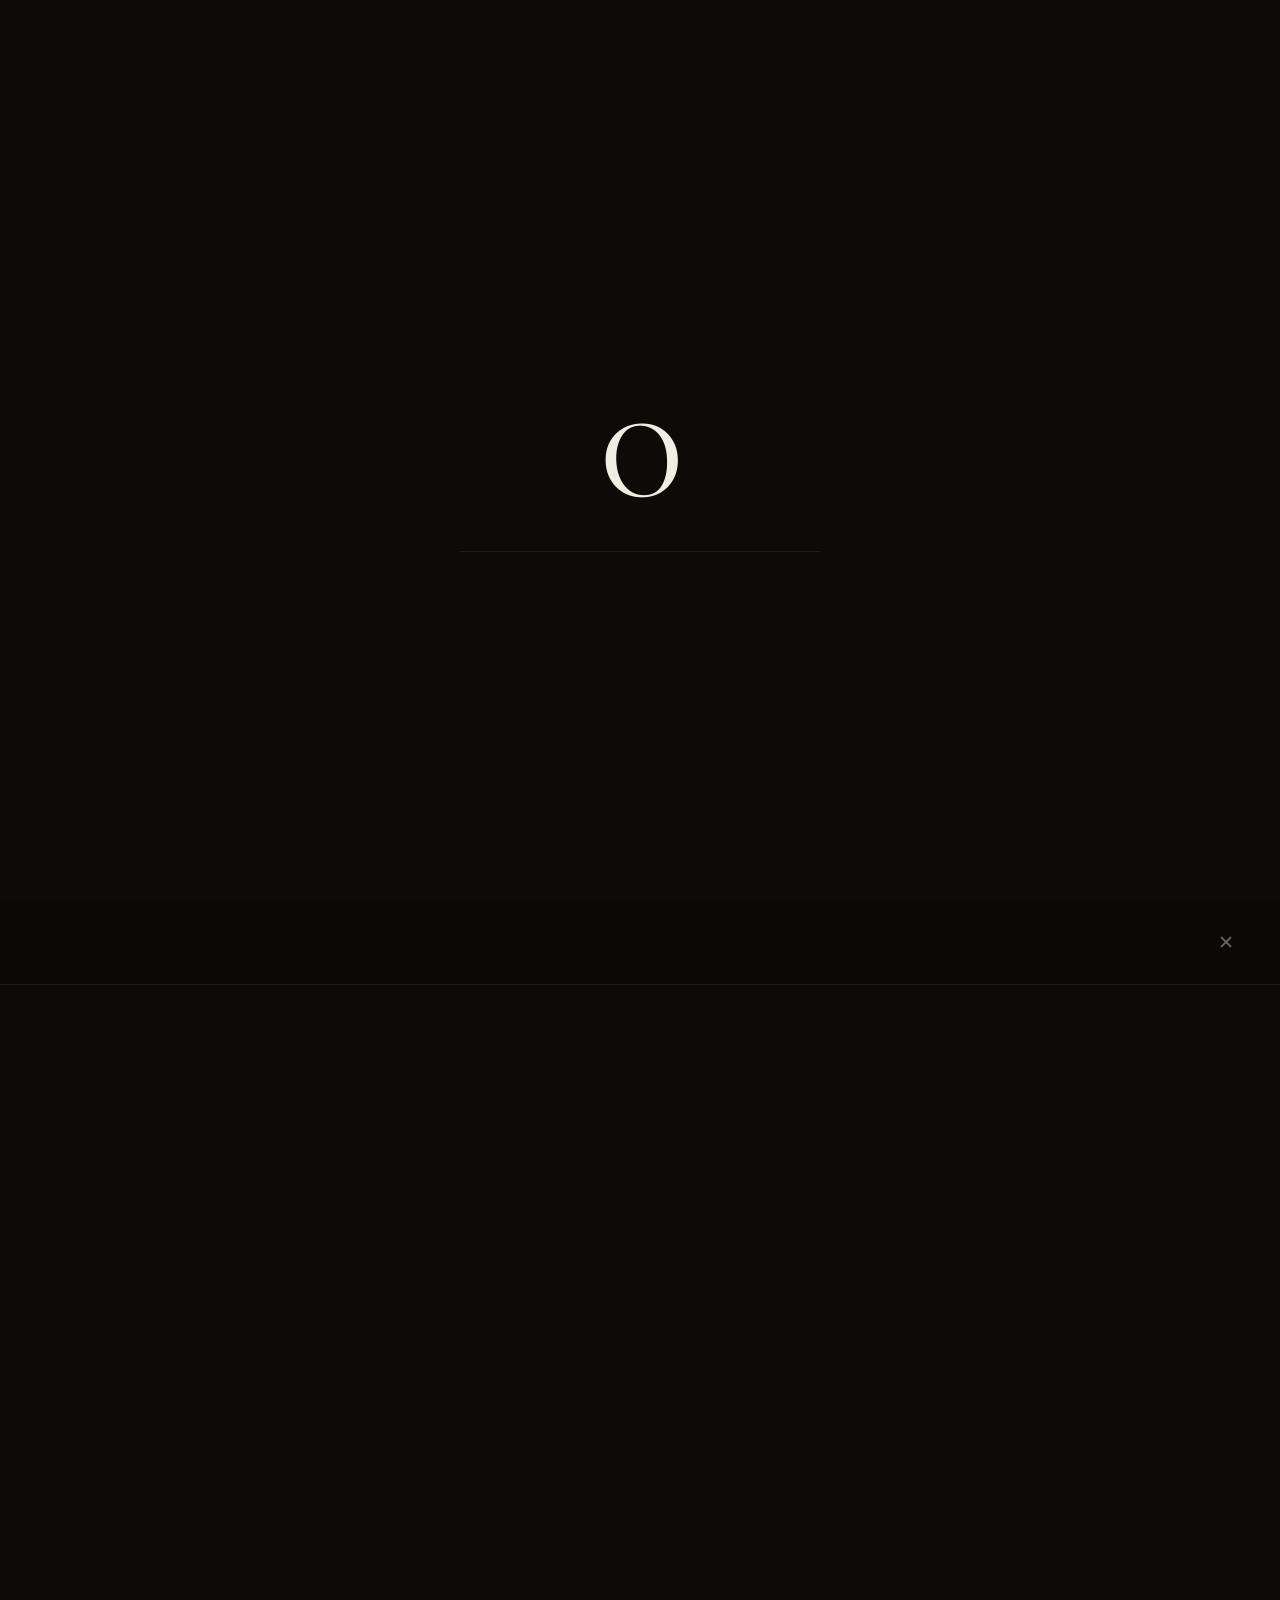
==== commit fe71312f: "feat: redesign with editorial layout, image portfolio grid, and architectural frames - Hero: new ful" ====
--- a/docs/index.html
+++ b/docs/index.html
@@ -13,20 +13,16 @@
 </head>
 <body>
 
-<!-- Noise texture -->
 <div class="noise" aria-hidden="true"></div>
 
-<!-- Preloader -->
 <div class="preloader" id="preloader" aria-hidden="true">
   <div class="preloader__count">0</div>
   <div class="preloader__bar"><div class="preloader__bar-fill"></div></div>
 </div>
 
-<!-- Custom cursor -->
 <div class="cur-dot"  id="curDot"  aria-hidden="true"></div>
 <div class="cur-ring" id="curRing" aria-hidden="true"></div>
 
-<!-- Mobile menu -->
 <div class="mob" id="mob">
   <a href="#about"     class="mob__lk">Обо мне</a>
   <a href="#services"  class="mob__lk">Услуги</a>
@@ -34,7 +30,6 @@
   <a href="#contact"   class="mob__lk">Контакты</a>
 </div>
 
-<!-- Nav -->
 <nav class="nav" id="nav">
   <div class="nav__i">
     <a href="./" class="nav__logo">
@@ -57,41 +52,53 @@
 <section class="hero" id="home">
   <canvas class="hero__canvas" id="heroCanvas" aria-hidden="true"></canvas>
 
-  <div class="hero__content">
-    <span class="hero__tag" data-anim="fade">Interior Design Studio &nbsp;·&nbsp; Алматы</span>
-
-    <h1 class="hero__title">
-      <span class="hero__title-line" data-anim="slide"><span>Madina</span></span>
-      <span class="hero__title-line italic" data-anim="slide"><span>Bekassyl</span></span>
-    </h1>
-
-    <div class="hero__sig" data-anim="fade">
-      <video autoplay loop muted playsinline>
-        <source src="static/images/logo/signature-black.mp4" type="video/mp4">
-        <img src="static/images/logo/signature-black.gif" alt="">
-      </video>
-    </div>
-
-    <p class="hero__tagline" data-anim="fade">Создаю пространства, которые отражают вас</p>
-
-    <div class="hero__meta" data-anim="fade">
-      <span>КазГАСА</span>
-      <span class="hero__sep"></span>
-      <span>Белград</span>
-      <span class="hero__sep"></span>
-      <span>С 2014 года</span>
-    </div>
-  </div>
-
-  <a href="#about" class="hero__scroll" aria-label="Прокрутить вниз">
-    <span>Scroll</span>
-    <div class="hero__scroll-line"></div>
-  </a>
+  <div class="hero__wrap">
+
+    <!-- Top row: tag + signature -->
+    <div class="hero__eyebrow">
+      <span class="hero__tag">Interior Design Studio &nbsp;·&nbsp; Алматы</span>
+      <div class="hero__sig" aria-hidden="true">
+        <video autoplay loop muted playsinline>
+          <source src="static/images/logo/signature-black.mp4" type="video/mp4">
+          <img src="static/images/logo/signature-black.gif" alt="">
+        </video>
+      </div>
+    </div>
+
+    <!-- Center: huge name + floating project image -->
+    <div class="hero__center">
+      <h1 class="hero__title">
+        <span class="hero__title-line"><span>Madina</span></span>
+        <span class="hero__title-line italic"><span>Bekassyl</span></span>
+      </h1>
+      <div class="hero__feat" aria-hidden="true">
+        <img src="static/images/projects/arman/01.jpg" alt="">
+      </div>
+    </div>
+
+    <!-- Bottom row: tagline + meta + scroll -->
+    <div class="hero__foot">
+      <p class="hero__tagline">Создаю пространства, которые отражают вас</p>
+      <div class="hero__meta">
+        <span>КазГАСА</span>
+        <span class="hero__sep"></span>
+        <span>Белград</span>
+        <span class="hero__sep"></span>
+        <span>С 2014 года</span>
+      </div>
+      <a href="#about" class="hero__scroll" aria-label="Прокрутить вниз">
+        <span>Scroll</span>
+        <div class="hero__scroll-line"></div>
+      </a>
+    </div>
+
+  </div>
 </section>
 
 <!-- ─── MARQUEE ──────────────────────────────────────── -->
 <div class="marquee" aria-hidden="true">
-  <div class="marquee__track">
+  <!-- Row 1: left →  -->
+  <div class="marquee__track marquee__track--fwd">
     <div class="marquee__item">
       Interior Design <span class="marquee__dot"></span>
       Алматы <span class="marquee__dot"></span>
@@ -100,9 +107,13 @@
       2 страны <span class="marquee__dot"></span>
       Диплом архитектора <span class="marquee__dot"></span>
       КазГАСА <span class="marquee__dot"></span>
-      Белград
-    </div>
-    <div class="marquee__item">
+      Белград <span class="marquee__dot"></span>
+      Interior Design <span class="marquee__dot"></span>
+      Алматы <span class="marquee__dot"></span>
+      С 2014 года <span class="marquee__dot"></span>
+      50+ проектов
+    </div>
+    <div class="marquee__item" aria-hidden="true">
       Interior Design <span class="marquee__dot"></span>
       Алматы <span class="marquee__dot"></span>
       С 2014 года <span class="marquee__dot"></span>
@@ -110,7 +121,34 @@
       2 страны <span class="marquee__dot"></span>
       Диплом архитектора <span class="marquee__dot"></span>
       КазГАСА <span class="marquee__dot"></span>
-      Белград
+      Белград <span class="marquee__dot"></span>
+      Interior Design <span class="marquee__dot"></span>
+      Алматы <span class="marquee__dot"></span>
+      С 2014 года <span class="marquee__dot"></span>
+      50+ проектов
+    </div>
+  </div>
+  <!-- Row 2: ← right (reverse) -->
+  <div class="marquee__track marquee__track--rev">
+    <div class="marquee__item">
+      Madina Bekassyl <span class="marquee__dot"></span>
+      Interior Design <span class="marquee__dot"></span>
+      Алматы <span class="marquee__dot"></span>
+      Жилые пространства <span class="marquee__dot"></span>
+      Коммерческие объекты <span class="marquee__dot"></span>
+      КазГАСА <span class="marquee__dot"></span>
+      Белград <span class="marquee__dot"></span>
+      Архитектурная база
+    </div>
+    <div class="marquee__item" aria-hidden="true">
+      Madina Bekassyl <span class="marquee__dot"></span>
+      Interior Design <span class="marquee__dot"></span>
+      Алматы <span class="marquee__dot"></span>
+      Жилые пространства <span class="marquee__dot"></span>
+      Коммерческие объекты <span class="marquee__dot"></span>
+      КазГАСА <span class="marquee__dot"></span>
+      Белград <span class="marquee__dot"></span>
+      Архитектурная база
     </div>
   </div>
 </div>
@@ -182,6 +220,7 @@
 <!-- ─── PORTFOLIO ─────────────────────────────────────── -->
 <section id="portfolio" class="folio">
   <div class="folio__i">
+
     <div class="folio__hd js-reveal">
       <div>
         <span class="folio__tag">Портфолио</span>
@@ -190,79 +229,101 @@
       <span class="folio__count">6 проектов</span>
     </div>
 
-    <ul class="proj-list">
-      <li class="proj-item js-reveal" data-project="belle-view">
-        <div class="proj-item__inner">
-          <span class="proj-item__num">01</span>
-          <div class="proj-item__info">
-            <div class="proj-item__name">Belle View</div>
-            <div class="proj-item__sub">2025 &nbsp;·&nbsp; 150 м² &nbsp;·&nbsp; Современный &nbsp;·&nbsp; Реализован</div>
-          </div>
-          <span class="proj-item__badge">11 фото</span>
-          <div class="proj-item__arrow">→</div>
-        </div>
-      </li>
-      <li class="proj-item js-reveal" data-project="kazybek">
-        <div class="proj-item__inner">
-          <span class="proj-item__num">02</span>
-          <div class="proj-item__info">
-            <div class="proj-item__name">Kazybek Bi</div>
-            <div class="proj-item__sub">2024 &nbsp;·&nbsp; 82 м² &nbsp;·&nbsp; Объединение 2 квартир &nbsp;·&nbsp; Реализован</div>
-          </div>
-          <span class="proj-item__badge">10 фото</span>
-          <div class="proj-item__arrow">→</div>
-        </div>
-      </li>
-      <li class="proj-item js-reveal" data-project="arena-park">
-        <div class="proj-item__inner">
-          <span class="proj-item__num">03</span>
-          <div class="proj-item__info">
-            <div class="proj-item__name">Arena Park</div>
-            <div class="proj-item__sub">2024 &nbsp;·&nbsp; Жилой &nbsp;·&nbsp; Минимализм</div>
-          </div>
-          <span class="proj-item__badge">13 фото</span>
-          <div class="proj-item__arrow">→</div>
-        </div>
-      </li>
-      <li class="proj-item js-reveal" data-project="arena-park-2">
-        <div class="proj-item__inner">
-          <span class="proj-item__num">04</span>
-          <div class="proj-item__info">
-            <div class="proj-item__name">Arena Park II</div>
-            <div class="proj-item__sub">2024 &nbsp;·&nbsp; Жилой &nbsp;·&nbsp; Современный стиль</div>
-          </div>
-          <span class="proj-item__badge">9 фото</span>
-          <div class="proj-item__arrow">→</div>
-        </div>
-      </li>
-      <li class="proj-item js-reveal" data-project="arman">
-        <div class="proj-item__inner">
-          <span class="proj-item__num">05</span>
-          <div class="proj-item__info">
-            <div class="proj-item__name">Arman</div>
-            <div class="proj-item__sub">2024 &nbsp;·&nbsp; Жилой &nbsp;·&nbsp; Современный с классикой</div>
-          </div>
-          <span class="proj-item__badge">12 фото</span>
-          <div class="proj-item__arrow">→</div>
-        </div>
-      </li>
-      <li class="proj-item js-reveal" data-project="office">
-        <div class="proj-item__inner">
-          <span class="proj-item__num">06</span>
-          <div class="proj-item__info">
-            <div class="proj-item__name">Office</div>
-            <div class="proj-item__sub">Коммерческий &nbsp;·&nbsp; Современный</div>
-          </div>
-          <span class="proj-item__badge">11 фото</span>
-          <div class="proj-item__arrow">→</div>
-        </div>
-      </li>
-    </ul>
-  </div>
-</section>
-
-<!-- Floating hover image -->
-<div class="proj-hover-img" id="projHoverImg" aria-hidden="true"><img src="" alt=""></div>
+    <div class="proj-grid">
+
+      <!-- 01 Belle View — full width -->
+      <div class="proj-card proj-card--full js-reveal" data-project="belle-view">
+        <div class="proj-card__img">
+          <img src="static/images/projects/belle-view/01.jpg" alt="Belle View" loading="lazy">
+        </div>
+        <div class="proj-card__body">
+          <span class="proj-card__num">01</span>
+          <div class="proj-card__info">
+            <div class="proj-card__name">Belle View</div>
+            <div class="proj-card__sub">2025 &nbsp;·&nbsp; 150 м² &nbsp;·&nbsp; Современный &nbsp;·&nbsp; Реализован</div>
+          </div>
+          <div class="proj-card__arr" aria-hidden="true">↗</div>
+        </div>
+      </div>
+
+      <!-- 02 Kazybek — left half -->
+      <div class="proj-card proj-card--half js-reveal" data-project="kazybek">
+        <div class="proj-card__img">
+          <img src="static/images/projects/kazybek/01.jpg" alt="Kazybek Bi" loading="lazy">
+        </div>
+        <div class="proj-card__body">
+          <span class="proj-card__num">02</span>
+          <div class="proj-card__info">
+            <div class="proj-card__name">Kazybek Bi</div>
+            <div class="proj-card__sub">2024 &nbsp;·&nbsp; 82 м² &nbsp;·&nbsp; Объединение квартир</div>
+          </div>
+          <div class="proj-card__arr" aria-hidden="true">↗</div>
+        </div>
+      </div>
+
+      <!-- 03 Arena Park — right half -->
+      <div class="proj-card proj-card--half js-reveal" data-project="arena-park">
+        <div class="proj-card__img">
+          <img src="static/images/projects/arena-park/01.jpg" alt="Arena Park" loading="lazy">
+        </div>
+        <div class="proj-card__body">
+          <span class="proj-card__num">03</span>
+          <div class="proj-card__info">
+            <div class="proj-card__name">Arena Park</div>
+            <div class="proj-card__sub">2024 &nbsp;·&nbsp; Жилой &nbsp;·&nbsp; Минимализм</div>
+          </div>
+          <div class="proj-card__arr" aria-hidden="true">↗</div>
+        </div>
+      </div>
+
+      <!-- 04 Arena Park II — wider (7 cols) -->
+      <div class="proj-card proj-card--wide js-reveal" data-project="arena-park-2">
+        <div class="proj-card__img">
+          <img src="static/images/projects/arena-park-2/01.jpg" alt="Arena Park II" loading="lazy">
+        </div>
+        <div class="proj-card__body">
+          <span class="proj-card__num">04</span>
+          <div class="proj-card__info">
+            <div class="proj-card__name">Arena Park II</div>
+            <div class="proj-card__sub">2024 &nbsp;·&nbsp; Жилой &nbsp;·&nbsp; Современный стиль</div>
+          </div>
+          <div class="proj-card__arr" aria-hidden="true">↗</div>
+        </div>
+      </div>
+
+      <!-- 05 Arman — narrower (5 cols) -->
+      <div class="proj-card proj-card--narrow js-reveal" data-project="arman">
+        <div class="proj-card__img">
+          <img src="static/images/projects/arman/01.jpg" alt="Arman" loading="lazy">
+        </div>
+        <div class="proj-card__body">
+          <span class="proj-card__num">05</span>
+          <div class="proj-card__info">
+            <div class="proj-card__name">Arman</div>
+            <div class="proj-card__sub">2024 &nbsp;·&nbsp; Жилой &nbsp;·&nbsp; Современный с классикой</div>
+          </div>
+          <div class="proj-card__arr" aria-hidden="true">↗</div>
+        </div>
+      </div>
+
+      <!-- 06 Office — full width -->
+      <div class="proj-card proj-card--full js-reveal" data-project="office">
+        <div class="proj-card__img">
+          <img src="static/images/projects/office/01.jpg" alt="Office" loading="lazy">
+        </div>
+        <div class="proj-card__body">
+          <span class="proj-card__num">06</span>
+          <div class="proj-card__info">
+            <div class="proj-card__name">Office</div>
+            <div class="proj-card__sub">Коммерческий &nbsp;·&nbsp; Современный</div>
+          </div>
+          <div class="proj-card__arr" aria-hidden="true">↗</div>
+        </div>
+      </div>
+
+    </div>
+  </div>
+</section>
 
 <!-- ─── SERVICES ──────────────────────────────────────── -->
 <section id="services" class="svcs">
@@ -418,11 +479,8 @@
   <div class="lb__thumbs" id="lbThumbs"></div>
 </div>
 
-<!-- Three.js -->
 <script src="https://cdnjs.cloudflare.com/ajax/libs/three.js/r128/three.min.js"></script>
-<!-- Lenis smooth scroll -->
 <script src="https://cdn.jsdelivr.net/npm/@studio-freight/lenis@1.0.42/dist/lenis.min.js"></script>
-<!-- GSAP + ScrollTrigger -->
 <script src="https://cdnjs.cloudflare.com/ajax/libs/gsap/3.12.5/gsap.min.js"></script>
 <script src="https://cdnjs.cloudflare.com/ajax/libs/gsap/3.12.5/ScrollTrigger.min.js"></script>
 <script src="static/js/app.js"></script>
--- a/docs/static/css/style.css
+++ b/docs/static/css/style.css
@@ -1,6 +1,6 @@
 /* =====================================================
    style.css — Madina Bekassyl Interior Design
-   floema.com inspired — WebGL + Lenis + GSAP
+   fromanother.love inspired — editorial, cinematic
    ===================================================== */
 
 /* === TOKENS ========================================= */
@@ -159,112 +159,131 @@
 /* === HERO ============================================ */
 .hero {
   position: relative;
-  min-height: 100vh;
+  height: 100vh;
+  height: 100dvh; /* dynamic viewport height — fixes mobile browser chrome + Telegram WebView */
+  min-height: 600px;
   background: var(--bg-dark);
-  display: flex; align-items: flex-end;
   overflow: hidden;
-}
-
-/* WebGL canvas — full hero background */
+  display: flex; flex-direction: column;
+}
+
 .hero__canvas {
   position: absolute; inset: 0;
-  width: 100%; height: 100%;
-  z-index: 0;
+  width: 100%; height: 100%; z-index: 0;
   opacity: 0; transition: opacity 1.5s ease;
 }
 .hero__canvas.ready { opacity: 1; }
 
-/* Gradient overlay to blend canvas into left text area */
+/* Vignette overlay: darker bottom + subtle left bias for text legibility */
 .hero::after {
-  content: ''; position: absolute;
-  inset: 0; z-index: 1;
-  background: linear-gradient(
-    to right,
-    rgba(12,11,8,0.92) 0%,
-    rgba(12,11,8,0.7)  40%,
-    rgba(12,11,8,0.25) 65%,
-    rgba(12,11,8,0.05) 100%
-  );
+  content: ''; position: absolute; inset: 0; z-index: 1;
+  background:
+    linear-gradient(to bottom, rgba(12,11,8,0.1) 0%, rgba(12,11,8,0.6) 100%),
+    linear-gradient(to right,  rgba(12,11,8,0.65) 0%, rgba(12,11,8,0.15) 60%, transparent 100%);
   pointer-events: none;
 }
 
-.hero__content {
+/* Main layout wrapper */
+.hero__wrap {
   position: relative; z-index: 2;
-  padding: calc(var(--nav-h) + 5rem) var(--pad) 5rem;
-  max-width: 780px;
-}
-
+  flex: 1; display: flex; flex-direction: column;
+  padding: calc(var(--nav-h) + 2.5rem) var(--pad) 3.5rem;
+  /* Safe area insets for iPhone notch / home indicator */
+  padding-bottom: max(3.5rem, env(safe-area-inset-bottom, 3.5rem));
+  max-width: var(--max); width: 100%; margin: 0 auto;
+}
+
+/* Top row: tag left, signature right */
+.hero__eyebrow {
+  display: flex; justify-content: space-between; align-items: flex-start;
+}
 .hero__tag {
   font-size: 10px; font-weight: 500;
   letter-spacing: 0.28em; text-transform: uppercase;
-  color: var(--gold); margin-bottom: 2.5rem; display: block;
-  opacity: 0; transform: translateY(16px);
-  animation: fadeUp 0.9s var(--ease) 2.8s forwards;
+  color: var(--gold); display: block; opacity: 0;
+}
+.hero__sig {
+  width: clamp(90px, 9vw, 150px);
+  opacity: 0;
+}
+.hero__sig video, .hero__sig img { width: 100%; filter: invert(1); }
+
+/* Center: huge name + floating project image */
+.hero__center {
+  flex: 1; display: flex; align-items: center;
+  position: relative; margin: 1.5rem 0;
 }
 
 .hero__title {
   font-family: var(--serif-display);
-  font-size: clamp(5rem, 9.5vw, 12rem);
-  font-weight: 300; line-height: 0.86;
-  letter-spacing: -0.01em; color: var(--bg);
-  margin-bottom: 2.5rem;
+  font-size: clamp(4.5rem, 12.5vw, 16rem);
+  font-weight: 300; line-height: 0.88;
+  letter-spacing: -0.02em; color: var(--bg);
 }
 .hero__title-line { display: block; overflow: hidden; }
-.hero__title-line span {
-  display: block; transform: translateY(110%);
-  animation: slideUp 1.1s var(--ease) forwards;
-}
-.hero__title-line:nth-child(1) span { animation-delay: 2.9s; }
-.hero__title-line:nth-child(2) span { animation-delay: 3.05s; }
-.hero__title-line.italic { font-style: italic; color: var(--gold); }
-
-.hero__sig {
-  width: clamp(120px, 13vw, 190px); margin-bottom: 2.5rem;
-  opacity: 0; animation: fadeIn 1s var(--ease) 3.3s forwards;
-}
-.hero__sig video, .hero__sig img { width: 100%; filter: invert(1); }
-
+.hero__title-line span { display: block; }
+.hero__title-line.italic {
+  font-style: italic; color: var(--gold);
+  padding-left: 0.08em;
+}
+
+/* Floating project image — clip-path reveal from bottom */
+.hero__feat {
+  position: absolute; right: 0; top: 50%;
+  transform: translateY(-50%);
+  width: clamp(160px, 22vw, 360px);
+  height: clamp(200px, 30vw, 480px);
+  overflow: hidden;
+  clip-path: inset(100% 0 0 0);
+}
+.hero__feat img {
+  width: 100%; height: 100%; object-fit: cover;
+  display: block;
+}
+
+/* Bottom row: tagline + meta + scroll */
+.hero__foot {
+  display: flex; align-items: flex-end; gap: 2.5rem; flex-wrap: wrap;
+}
 .hero__tagline {
   font-family: var(--serif-display);
-  font-size: clamp(1rem, 1.4vw, 1.3rem);
+  font-size: clamp(0.9rem, 1.25vw, 1.2rem);
   font-style: italic; color: rgba(242,237,227,0.42);
-  margin-bottom: 2rem;
-  opacity: 0; transform: translateY(14px);
-  animation: fadeUp 0.8s var(--ease) 3.4s forwards;
+  opacity: 0; flex: 1; min-width: 180px;
 }
 .hero__meta {
   display: flex; align-items: center; gap: 0.75rem;
   font-size: 10px; letter-spacing: 0.1em; color: rgba(242,237,227,0.28);
-  opacity: 0; animation: fadeIn 0.8s var(--ease) 3.6s forwards;
+  opacity: 0;
 }
 .hero__sep { width: 3px; height: 3px; border-radius: 50%; background: var(--gold); flex-shrink: 0; }
-
 .hero__scroll {
-  position: absolute; bottom: 2.5rem; left: var(--pad); z-index: 3;
   display: flex; flex-direction: column; align-items: flex-start; gap: 0.6rem;
   font-size: 9px; font-weight: 500; letter-spacing: 0.25em; text-transform: uppercase;
-  color: rgba(242,237,227,0.28);
-  opacity: 0; animation: fadeIn 1s var(--ease) 4s forwards;
+  color: rgba(242,237,227,0.28); opacity: 0;
 }
 .hero__scroll-line {
   width: 1px; height: 52px;
-  background: rgba(255,255,255,0.1); overflow: hidden; position: relative;
-}
-.hero__scroll-line::after {
-  content: ''; position: absolute; top: -100%; left: 0; right: 0; height: 100%;
-  background: var(--gold); animation: scrollLine 2.2s ease-in-out 4.2s infinite;
-}
-
-@keyframes fadeUp  { to { opacity: 1; transform: none; } }
-@keyframes fadeIn  { to { opacity: 1; } }
-@keyframes slideUp { to { transform: none; } }
-@keyframes scrollLine { 0% { top: -100%; } 100% { top: 100%; } }
+  background: rgba(255,255,255,0.12);
+}
 
 /* === MARQUEE ========================================= */
-.marquee { background: var(--gold); padding: 1.1rem 0; overflow: hidden; }
+.marquee {
+  background: var(--gold);
+  overflow: hidden;
+  padding: 0;
+}
 .marquee__track {
   display: flex; white-space: nowrap;
-  animation: marqueeMove 22s linear infinite; will-change: transform;
+  will-change: transform;
+}
+.marquee__track--fwd {
+  animation: marqueeLeft  26s linear infinite;
+  padding: 1rem 0 0.5rem;
+}
+.marquee__track--rev {
+  animation: marqueeRight 26s linear infinite;
+  padding: 0.5rem 0 1rem;
 }
 .marquee__item {
   display: flex; align-items: center; gap: 2rem; padding-right: 2rem;
@@ -272,7 +291,8 @@
   color: var(--bg-dark); flex-shrink: 0;
 }
 .marquee__dot { width: 4px; height: 4px; border-radius: 50%; background: rgba(12,11,8,0.3); flex-shrink: 0; }
-@keyframes marqueeMove { 0% { transform: translateX(0); } 100% { transform: translateX(-50%); } }
+@keyframes marqueeLeft  { 0% { transform: translateX(0); }    100% { transform: translateX(-50%); } }
+@keyframes marqueeRight { 0% { transform: translateX(-50%); } 100% { transform: translateX(0); } }
 
 /* === STATS =========================================== */
 .stats { background: var(--bg-dark); padding: 4rem var(--pad); }
@@ -340,28 +360,103 @@
 /* === PORTFOLIO ======================================= */
 .folio { background: var(--bg-dark); padding: 8rem var(--pad) 10rem; }
 .folio__i { max-width: var(--max); margin: auto; }
-.folio__hd { display: flex; justify-content: space-between; align-items: flex-end; border-bottom: 1px solid var(--border); padding-bottom: 2rem; }
+.folio__hd { display: flex; justify-content: space-between; align-items: flex-end; border-bottom: 1px solid var(--border); padding-bottom: 2rem; margin-bottom: 0; }
 .folio__tag { font-size: 9px; font-weight: 600; letter-spacing: 0.28em; text-transform: uppercase; color: var(--gold); margin-bottom: 1rem; display: block; }
 .folio__h { font-family: var(--serif-display); font-size: clamp(2.5rem, 4vw, 4rem); font-weight: 300; color: var(--bg); line-height: 1.1; }
 .folio__count { font-size: 10px; letter-spacing: 0.14em; text-transform: uppercase; color: rgba(242,237,227,0.28); padding-bottom: 0.3rem; }
 
-.proj-list { list-style: none; }
-.proj-item { border-bottom: 1px solid var(--border); cursor: pointer; position: relative; overflow: hidden; }
-.proj-item__inner { display: grid; grid-template-columns: 70px 1fr auto 60px; align-items: center; gap: 2rem; padding: 2rem 0; transition: padding 0.4s var(--ease); }
-.proj-item:hover .proj-item__inner { padding: 2.5rem 0; }
-.proj-item__num { font-family: var(--serif-display); font-size: clamp(1rem, 1.5vw, 1.35rem); font-weight: 300; color: rgba(242,237,227,0.18); transition: color 0.3s; }
-.proj-item:hover .proj-item__num { color: var(--gold); }
-.proj-item__name { font-family: var(--serif-display); font-size: clamp(1.6rem, 3vw, 3rem); font-weight: 300; line-height: 1.1; color: var(--bg); transition: transform 0.4s var(--ease); }
-.proj-item:hover .proj-item__name { transform: translateX(8px); }
-.proj-item__sub { font-size: 11px; letter-spacing: 0.08em; color: rgba(242,237,227,0.28); margin-top: 0.25rem; transition: transform 0.4s var(--ease); }
-.proj-item:hover .proj-item__sub { transform: translateX(8px); }
-.proj-item__badge { font-size: 10px; letter-spacing: 0.1em; color: rgba(242,237,227,0.18); text-transform: uppercase; }
-.proj-item__arrow { width: 44px; height: 44px; border: 1px solid var(--border); border-radius: 50%; display: flex; align-items: center; justify-content: center; color: rgba(242,237,227,0.3); font-size: 1rem; transition: border-color 0.3s, color 0.3s, transform 0.4s var(--ease); }
-.proj-item:hover .proj-item__arrow { border-color: var(--gold); color: var(--gold); transform: rotate(45deg); }
-
-.proj-hover-img { position: fixed; width: 340px; height: 240px; pointer-events: none; z-index: 400; overflow: hidden; opacity: 0; transform: scale(0.92) rotate(-1deg); transition: opacity 0.4s var(--ease), transform 0.4s var(--ease); }
-.proj-hover-img.visible { opacity: 1; transform: scale(1) rotate(0deg); }
-.proj-hover-img img { width: 100%; height: 100%; object-fit: cover; }
+/* Project image grid */
+.proj-grid {
+  display: grid;
+  grid-template-columns: repeat(12, 1fr);
+  gap: 4px;
+  margin-top: 4px;
+}
+
+.proj-card {
+  position: relative;
+  overflow: hidden;
+  cursor: pointer;
+  background: #0a0908;
+}
+
+/* Span variants */
+.proj-card--full   { grid-column: 1 / -1; height: clamp(320px, 36vw, 540px); }
+.proj-card--half   { grid-column: span 6; height: clamp(300px, 35vw, 520px); }
+.proj-card--wide   { grid-column: span 7; height: clamp(280px, 32vw, 480px); }
+.proj-card--narrow { grid-column: span 5; height: clamp(280px, 32vw, 480px); }
+
+/* Image fills the card */
+.proj-card__img {
+  position: absolute; inset: 0;
+  overflow: hidden;
+}
+.proj-card__img img {
+  width: 100%; height: 100%;
+  object-fit: cover; display: block;
+  transform: scale(1.07);
+  transition: transform 1s cubic-bezier(0.25, 0.46, 0.45, 0.94);
+}
+.proj-card:hover .proj-card__img img { transform: scale(1); }
+
+/* Gradient overlay */
+.proj-card__img::after {
+  content: ''; position: absolute; inset: 0;
+  background: linear-gradient(
+    to top,
+    rgba(12,11,8,0.92) 0%,
+    rgba(12,11,8,0.45) 35%,
+    rgba(12,11,8,0.08) 65%,
+    transparent 100%
+  );
+  transition: opacity 0.45s;
+}
+.proj-card:hover .proj-card__img::after { opacity: 0.7; }
+
+/* Info overlay */
+.proj-card__body {
+  position: absolute; inset: 0; z-index: 2;
+  padding: 1.75rem 2rem;
+  display: flex; flex-direction: column;
+  pointer-events: none;
+}
+.proj-card__num {
+  font-family: var(--serif-display);
+  font-size: 0.82rem; font-weight: 300;
+  color: rgba(255,255,255,0.22);
+  letter-spacing: 0.06em;
+}
+.proj-card__info {
+  margin-top: auto;
+  transform: translateY(6px);
+  transition: transform 0.42s var(--ease);
+}
+.proj-card:hover .proj-card__info { transform: none; }
+.proj-card__name {
+  font-family: var(--serif-display);
+  font-size: clamp(1.4rem, 2.2vw, 2.6rem);
+  font-weight: 300; color: var(--bg); line-height: 1.1;
+}
+.proj-card__sub {
+  font-size: 10px; letter-spacing: 0.1em; text-transform: uppercase;
+  color: rgba(242,237,227,0.35); margin-top: 0.4rem;
+}
+
+/* Arrow — top right, reveals on hover */
+.proj-card__arr {
+  position: absolute; top: 1.75rem; right: 2rem; z-index: 3;
+  width: 44px; height: 44px;
+  border: 1px solid rgba(255,255,255,0.12); border-radius: 50%;
+  display: flex; align-items: center; justify-content: center;
+  color: rgba(255,255,255,0.3); font-size: 1.05rem;
+  transform: scale(0.75) rotate(-45deg);
+  opacity: 0;
+  transition: opacity 0.34s var(--ease), transform 0.34s var(--ease), border-color 0.34s, color 0.34s;
+}
+.proj-card:hover .proj-card__arr {
+  opacity: 1; transform: scale(1) rotate(0deg);
+  border-color: var(--gold); color: var(--gold);
+}
 
 /* === SERVICES ======================================== */
 .svcs { padding: 9rem var(--pad); background: var(--bg-warm); }
@@ -422,10 +517,10 @@
 .footer__lk:hover { color: var(--gold); }
 
 /* === GSAP REVEAL ===================================== */
-.js-reveal {
-  opacity: 0; transform: translateY(40px);
-  /* JS controls this */
-}
+.js-reveal { opacity: 0; transform: translateY(40px); will-change: opacity, transform; }
+
+/* === PERFORMANCE ===================================== */
+.about-wrap, .svcs, .proc, .contact { content-visibility: auto; contain-intrinsic-size: 0 900px; }
 
 /* === GALLERY ========================================= */
 .gal { position: fixed; inset: 0; z-index: 600; background: var(--bg-dark); transform: translateY(100%); transition: transform 0.65s var(--ease); display: flex; flex-direction: column; overflow: hidden; }
@@ -464,6 +559,35 @@
 .lb__thumb.active { opacity: 1; border-color: var(--gold); }
 .lb__thumb img { width: 100%; height: 100%; object-fit: cover; }
 
+/* === TOUCH / HOVER NONE ============================== */
+/* On touch devices hover never fires — show info always visible */
+@media (hover: none) {
+  .proj-card__info { transform: none; }
+  .proj-card__arr {
+    opacity: 0.55;
+    transform: scale(0.9) rotate(0deg);
+    border-color: rgba(184,136,58,0.45);
+    color: rgba(184,136,58,0.7);
+  }
+}
+
+/* === REDUCED MOTION ================================== */
+@media (prefers-reduced-motion: reduce) {
+  .marquee__track--fwd,
+  .marquee__track--rev { animation: none; }
+  .hero__canvas { transition: none; }
+  .hero__feat { clip-path: inset(0%) !important; }
+  .js-reveal { opacity: 1; transform: none; }
+  *, *::before, *::after { transition-duration: 0.01ms !important; animation-duration: 0.01ms !important; }
+}
+
+/* === BACKDROP-FILTER FALLBACK ======================== */
+/* Telegram WebView and some Android browsers may not support it */
+@supports not (backdrop-filter: blur(1px)) {
+  .nav.scrolled { background: rgba(12,11,8,0.97); }
+  .gal__head    { background: rgba(12,11,8,0.99); }
+}
+
 /* === RESPONSIVE ====================================== */
 @media (max-width: 1100px) {
   .about { grid-template-columns: 1fr; }
@@ -475,8 +599,12 @@
   .contact__i { grid-template-columns: 1fr; }
   .contact__r { padding-top: 0; }
   .gal__grid { columns: 2; }
-  .proj-item__inner { grid-template-columns: 50px 1fr 52px; }
-  .proj-item__badge { display: none; }
+  /* Portfolio: 2-col at medium screens */
+  .proj-grid { grid-template-columns: 1fr 1fr; }
+  .proj-card--full   { grid-column: 1 / -1; }
+  .proj-card--half,
+  .proj-card--wide,
+  .proj-card--narrow { grid-column: span 1; height: clamp(240px, 30vw, 400px); }
 }
 @media (max-width: 768px) {
   :root { --pad: 1.25rem; }
@@ -486,9 +614,6 @@
   .svcs__grid { grid-template-columns: 1fr; }
   .svc { padding: 2rem; }
   .proc__steps { grid-template-columns: 1fr; gap: 2.5rem; }
-  .folio__hd { flex-direction: column; align-items: flex-start; gap: 0.5rem; }
-  .proj-item__inner { grid-template-columns: 44px 1fr 44px; gap: 1rem; }
-  .proj-hover-img { display: none; }
   .footer__i { flex-direction: column; gap: 1.25rem; text-align: center; }
   .footer__links { justify-content: center; }
   .gal__grid { columns: 1; }
@@ -497,6 +622,17 @@
   .lb__btn { width: 40px; height: 40px; font-size: 1rem; }
   .lb__prev { left: 0.25rem; }
   .lb__next { right: 0.25rem; }
-  .hero__content { padding-bottom: 4rem; }
-  .hero::after { background: linear-gradient(to bottom, rgba(12,11,8,0.9) 0%, rgba(12,11,8,0.7) 100%); }
-}
+  /* Hero mobile */
+  .hero__feat { display: none; }
+  .hero__foot { gap: 1.5rem; }
+  /* Portfolio mobile: single column */
+  .proj-grid { grid-template-columns: 1fr; gap: 3px; }
+  .proj-card--full,
+  .proj-card--half,
+  .proj-card--wide,
+  .proj-card--narrow { grid-column: 1; height: clamp(220px, 60vw, 360px); }
+  .proj-card__arr { display: none; }
+  .proj-card__body { padding: 1.25rem 1.5rem; }
+  /* About mobile */
+  .about { padding: 5rem var(--pad); }
+}
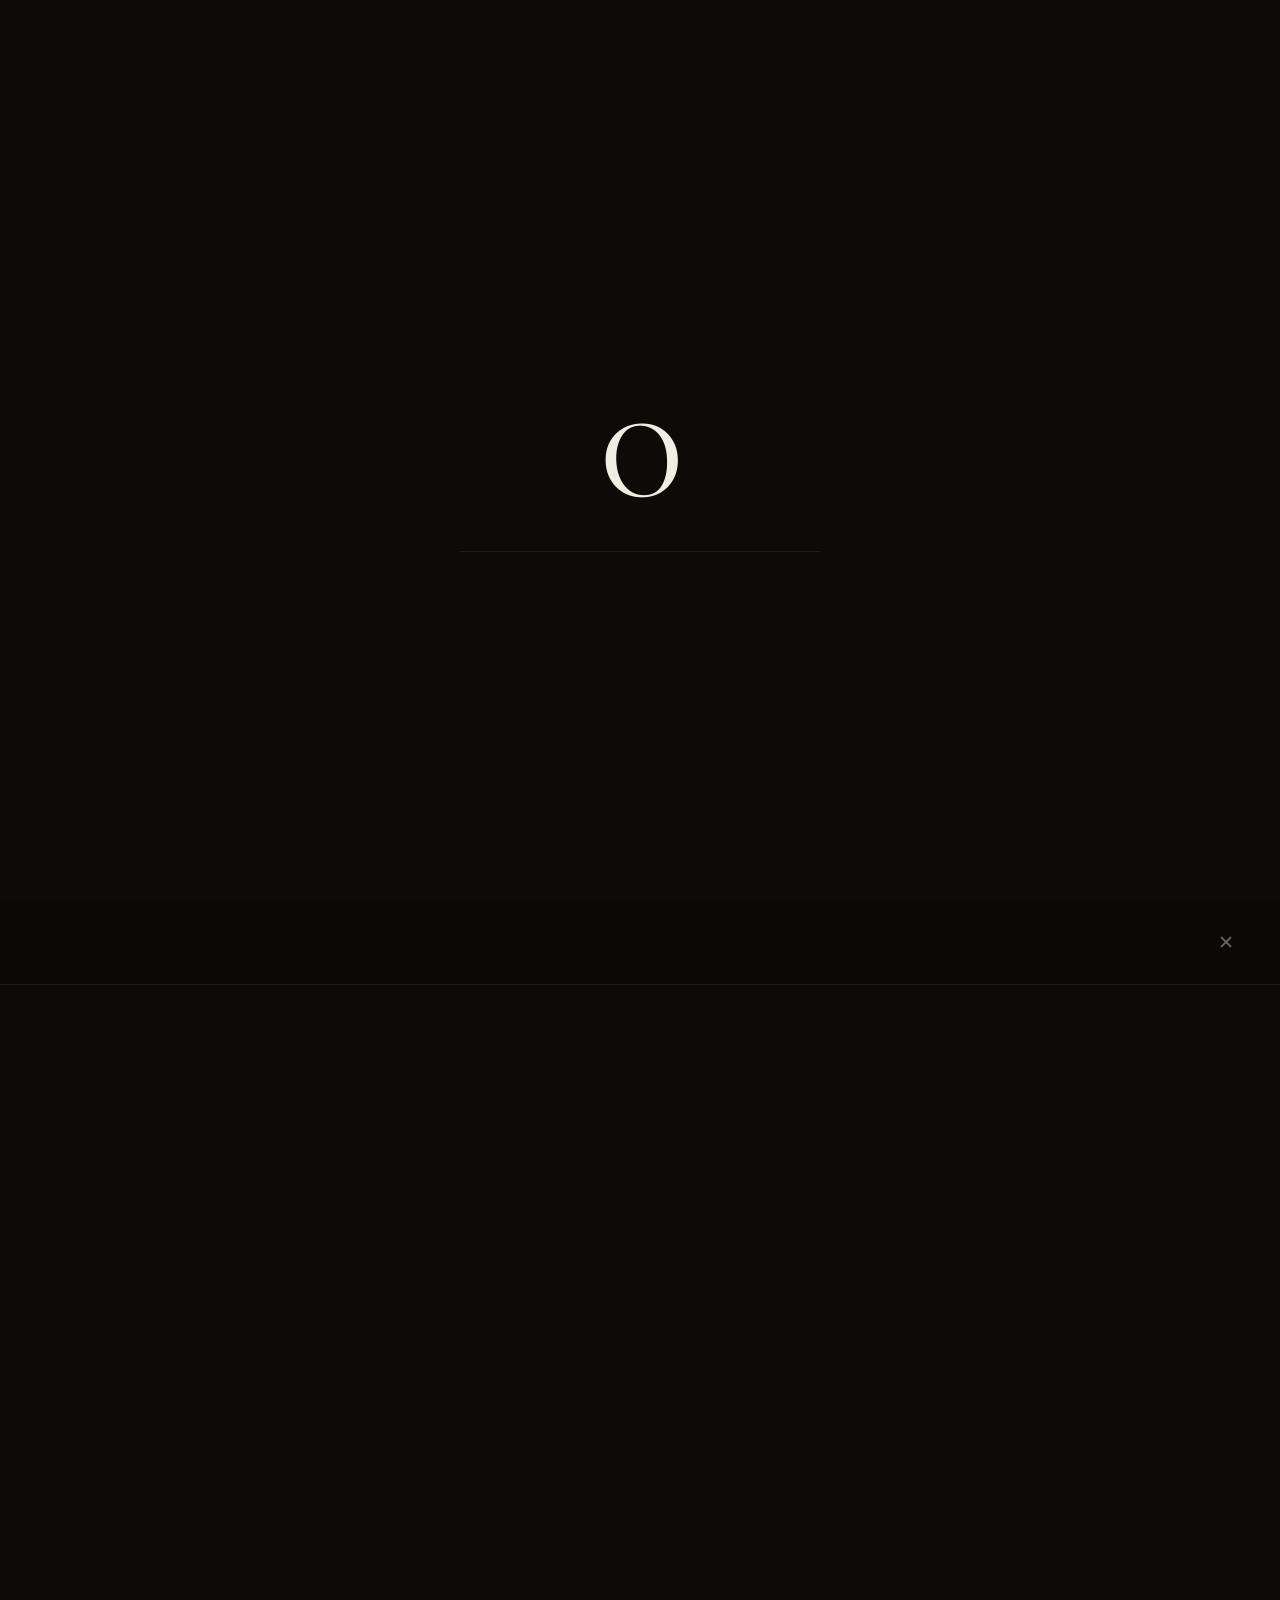
==== commit 470e9e15: "fix: tag/h2 overlap, mobile overscroll, messenger CTAs, hero click zones - Fix GSAP tag animation: a" ====
--- a/docs/index.html
+++ b/docs/index.html
@@ -54,25 +54,53 @@
 
   <div class="hero__wrap">
 
-    <!-- Top row: tag + signature -->
+    <!-- Top row: tag -->
     <div class="hero__eyebrow">
       <span class="hero__tag">Interior Design Studio &nbsp;·&nbsp; Алматы</span>
-      <div class="hero__sig" aria-hidden="true">
-        <video autoplay loop muted playsinline>
-          <source src="static/images/logo/signature-black.mp4" type="video/mp4">
-          <img src="static/images/logo/signature-black.gif" alt="">
-        </video>
-      </div>
-    </div>
-
-    <!-- Center: huge name + floating project image -->
+    </div>
+
+    <!-- Center: huge name + dynamic project slideshow -->
     <div class="hero__center">
       <h1 class="hero__title">
         <span class="hero__title-line"><span>Madina</span></span>
         <span class="hero__title-line italic"><span>Bekassyl</span></span>
       </h1>
+
+      <!-- Cycling project images with Ken Burns + clip-path transitions -->
       <div class="hero__feat" aria-hidden="true">
-        <img src="static/images/projects/arman/01.jpg" alt="">
+        <div class="hero__feat-slides">
+          <button class="hero__feat-zone hero__feat-zone--prev" tabindex="-1" aria-hidden="true"></button>
+          <button class="hero__feat-zone hero__feat-zone--next" tabindex="-1" aria-hidden="true"></button>
+          <div class="hero__feat-slide is-active" data-label="Belle View">
+            <img src="static/images/projects/belle-view/04.jpg" alt="">
+          </div>
+          <div class="hero__feat-slide" data-label="Kazybek Bi">
+            <img src="static/images/projects/kazybek/03.jpg" alt="">
+          </div>
+          <div class="hero__feat-slide" data-label="Arena Park">
+            <img src="static/images/projects/arena-park/06.jpg" alt="">
+          </div>
+          <div class="hero__feat-slide" data-label="Arman">
+            <img src="static/images/projects/arman/05.jpg" alt="">
+          </div>
+          <div class="hero__feat-slide" data-label="Office">
+            <img src="static/images/projects/office/04.jpg" alt="">
+          </div>
+        </div>
+        <!-- Decorative offset frames -->
+        <div class="hero__feat-frame hero__feat-frame--back"></div>
+        <div class="hero__feat-frame hero__feat-frame--front"></div>
+        <!-- Meta: label + dot indicators -->
+        <div class="hero__feat-meta">
+          <span class="hero__feat-lbl">Belle View</span>
+          <div class="hero__feat-dots">
+            <span class="hero__feat-dot is-active"></span>
+            <span class="hero__feat-dot"></span>
+            <span class="hero__feat-dot"></span>
+            <span class="hero__feat-dot"></span>
+            <span class="hero__feat-dot"></span>
+          </div>
+        </div>
       </div>
     </div>
 
@@ -413,19 +441,36 @@
       <h2 class="contact__h js-reveal">
         Если вы дочитали<br>до этого момента&nbsp;—<br><em>это хороший знак.</em>
       </h2>
-      <p class="contact__p js-reveal">Напишите мне сейчас — расскажите коротко: что за объект, примерный метраж и когда планируете начать. Я отвечу и предложу время для бесплатной консультации.</p>
+      <p class="contact__p js-reveal">Напишите мне — расскажите коротко: что за объект, примерный метраж и когда планируете начать. Я отвечу и предложу время для бесплатной консультации.</p>
       <p class="contact__usp js-reveal">Я беру не более 2 новых проектов в месяц&nbsp;— чтобы каждому клиенту уделять столько внимания, сколько нужно.</p>
-      <a href="mailto:madinabks.interiordesign@gmail.com" class="btn btn--outline js-reveal">Написать письмо</a>
+      <div class="contact__messengers js-reveal">
+        <a href="https://wa.me/77072067072" class="cmsg" target="_blank" rel="noopener">
+          <span class="cmsg__name">WhatsApp</span>
+          <span class="cmsg__sub">+7 707 206 70 72</span>
+          <span class="cmsg__arr">↗</span>
+        </a>
+        <a href="https://t.me/madinabks" class="cmsg" target="_blank" rel="noopener">
+          <span class="cmsg__name">Telegram</span>
+          <span class="cmsg__sub">@madinabks</span>
+          <span class="cmsg__arr">↗</span>
+        </a>
+        <a href="https://instagram.com/madinabks.interiors" class="cmsg" target="_blank" rel="noopener">
+          <span class="cmsg__name">Instagram</span>
+          <span class="cmsg__sub">@madinabks.interiors</span>
+          <span class="cmsg__arr">↗</span>
+        </a>
+      </div>
+      <a href="mailto:madinabks.interiordesign@gmail.com" class="contact__email-alt js-reveal">или написать на почту →</a>
     </div>
     <div class="contact__r js-reveal">
       <div class="contact__items">
         <div>
-          <div class="ci__label">Email</div>
-          <div class="ci__val"><a href="mailto:madinabks.interiordesign@gmail.com">madinabks.interiordesign@gmail.com</a></div>
+          <div class="ci__label">WhatsApp</div>
+          <div class="ci__val"><a href="https://wa.me/77072067072" target="_blank" rel="noopener">+7 (707) 206 70 72</a></div>
         </div>
         <div>
-          <div class="ci__label">Телефон</div>
-          <div class="ci__val"><a href="tel:+77072067072">+7 (707) 206 70 72</a></div>
+          <div class="ci__label">Telegram</div>
+          <div class="ci__val"><a href="https://t.me/madinabks" target="_blank" rel="noopener">@madinabks</a></div>
         </div>
         <div>
           <div class="ci__label">Instagram</div>
--- a/docs/static/css/style.css
+++ b/docs/static/css/style.css
@@ -31,7 +31,7 @@
 
 /* === RESET =========================================== */
 *, *::before, *::after { box-sizing: border-box; margin: 0; padding: 0; }
-html { font-size: 16px; }
+html { font-size: 16px; background: var(--bg-dark); }
 body {
   background: var(--bg);
   color: var(--text);
@@ -202,11 +202,6 @@
   letter-spacing: 0.28em; text-transform: uppercase;
   color: var(--gold); display: block; opacity: 0;
 }
-.hero__sig {
-  width: clamp(90px, 9vw, 150px);
-  opacity: 0;
-}
-.hero__sig video, .hero__sig img { width: 100%; filter: invert(1); }
 
 /* Center: huge name + floating project image */
 .hero__center {
@@ -227,19 +222,77 @@
   padding-left: 0.08em;
 }
 
-/* Floating project image — clip-path reveal from bottom */
+/* === HERO FEAT: DYNAMIC SLIDESHOW =================== */
 .hero__feat {
   position: absolute; right: 0; top: 50%;
   transform: translateY(-50%);
-  width: clamp(160px, 22vw, 360px);
-  height: clamp(200px, 30vw, 480px);
+  width: clamp(200px, 26vw, 420px);
+  height: clamp(260px, 34vw, 540px);
+  opacity: 0; /* fades in via GSAP */
+}
+
+/* Image slides stack on top of each other */
+.hero__feat-slides {
+  position: relative; width: 100%; height: 100%;
   overflow: hidden;
-  clip-path: inset(100% 0 0 0);
-}
-.hero__feat img {
-  width: 100%; height: 100%; object-fit: cover;
-  display: block;
-}
+}
+.hero__feat-slide {
+  position: absolute; inset: 0;
+  opacity: 0;
+  clip-path: inset(0 0 0 100%);
+}
+.hero__feat-slide.is-active {
+  opacity: 1;
+  clip-path: inset(0 0% 0 0);
+}
+.hero__feat-slide img {
+  width: 100%; height: 100%;
+  object-fit: cover; display: block;
+  transform: scale(1.08);
+  transform-origin: center;
+}
+
+/* Decorative gold frames offset from the image */
+.hero__feat-frame {
+  position: absolute;
+  border: 1px solid;
+  pointer-events: none;
+}
+.hero__feat-frame--back {
+  inset: -14px auto auto -14px;
+  width: calc(100% - 14px);
+  height: calc(100% - 14px);
+  border-color: rgba(184,136,58,0.25);
+  z-index: -1;
+}
+.hero__feat-frame--front {
+  inset: auto -14px -14px auto;
+  width: calc(100% - 14px);
+  height: calc(100% - 14px);
+  border-color: rgba(184,136,58,0.10);
+  z-index: -1;
+}
+
+/* Bottom meta: project name + dot indicators */
+.hero__feat-meta {
+  position: absolute;
+  bottom: -2rem; left: 0; right: 0;
+  display: flex; align-items: center; justify-content: space-between;
+}
+.hero__feat-lbl {
+  font-size: 9px; font-weight: 500;
+  letter-spacing: 0.2em; text-transform: uppercase;
+  color: rgba(242,237,227,0.32);
+  transition: opacity 0.4s;
+}
+.hero__feat-dots { display: flex; gap: 6px; align-items: center; }
+.hero__feat-dot {
+  height: 1px; width: 16px;
+  background: rgba(184,136,58,0.28);
+  transition: background 0.4s, width 0.4s;
+  cursor: pointer;
+}
+.hero__feat-dot.is-active { background: var(--gold); width: 28px; }
 
 /* Bottom row: tagline + meta + scroll */
 .hero__foot {
@@ -559,6 +612,46 @@
 .lb__thumb.active { opacity: 1; border-color: var(--gold); }
 .lb__thumb img { width: 100%; height: 100%; object-fit: cover; }
 
+/* === HERO FEAT CLICK ZONES =========================== */
+.hero__feat-zone {
+  position: absolute; top: 0; bottom: 0; width: 45%; z-index: 5;
+  cursor: pointer; background: transparent; border: none; padding: 0;
+}
+.hero__feat-zone--prev { left: 0; }
+.hero__feat-zone--next { right: 0; }
+
+/* === CONTACT MESSENGERS ============================== */
+.contact__messengers { display: flex; flex-direction: column; }
+.cmsg {
+  display: flex; align-items: center; gap: 1rem;
+  padding: 1rem 0; border-bottom: 1px solid rgba(255,255,255,0.07);
+  color: var(--bg); transition: color 0.25s var(--ease);
+  text-decoration: none;
+}
+.cmsg:first-child { border-top: 1px solid rgba(255,255,255,0.07); }
+.cmsg__name {
+  font-family: var(--serif-display);
+  font-size: clamp(1.15rem, 2vw, 1.4rem); font-weight: 300; flex: 1; line-height: 1;
+}
+.cmsg__sub {
+  font-size: 11px; letter-spacing: 0.06em; color: rgba(242,237,227,0.3); font-weight: 300;
+  transition: color 0.25s;
+}
+.cmsg__arr {
+  font-size: 1rem; color: var(--gold); transition: transform 0.25s var(--ease);
+  flex-shrink: 0;
+}
+.cmsg:hover { color: var(--gold); }
+.cmsg:hover .cmsg__arr { transform: translate(4px, -4px); }
+.cmsg:hover .cmsg__sub { color: rgba(184,136,58,0.55); }
+
+.contact__email-alt {
+  display: inline-block; margin-top: 1.25rem;
+  font-size: 11px; letter-spacing: 0.1em;
+  color: rgba(242,237,227,0.22); transition: color 0.2s;
+}
+.contact__email-alt:hover { color: rgba(242,237,227,0.45); }
+
 /* === TOUCH / HOVER NONE ============================== */
 /* On touch devices hover never fires — show info always visible */
 @media (hover: none) {
@@ -622,8 +715,20 @@
   .lb__btn { width: 40px; height: 40px; font-size: 1rem; }
   .lb__prev { left: 0.25rem; }
   .lb__next { right: 0.25rem; }
-  /* Hero mobile */
-  .hero__feat { display: none; }
+  /* Hero mobile — feat reflows below title instead of absolute */
+  .hero__center { flex-direction: column; align-items: flex-start; gap: 1.25rem; }
+  .hero__feat {
+    position: relative; top: auto; right: auto;
+    transform: none;
+    width: 62vw;
+    height: 42vw;
+    min-height: 160px;
+    align-self: flex-end;
+    margin-right: -1.25rem;
+  }
+  .hero__feat-frame--back,
+  .hero__feat-frame--front { display: none; }
+  .hero__feat-meta { bottom: -1.5rem; }
   .hero__foot { gap: 1.5rem; }
   /* Portfolio mobile: single column */
   .proj-grid { grid-template-columns: 1fr; gap: 3px; }
